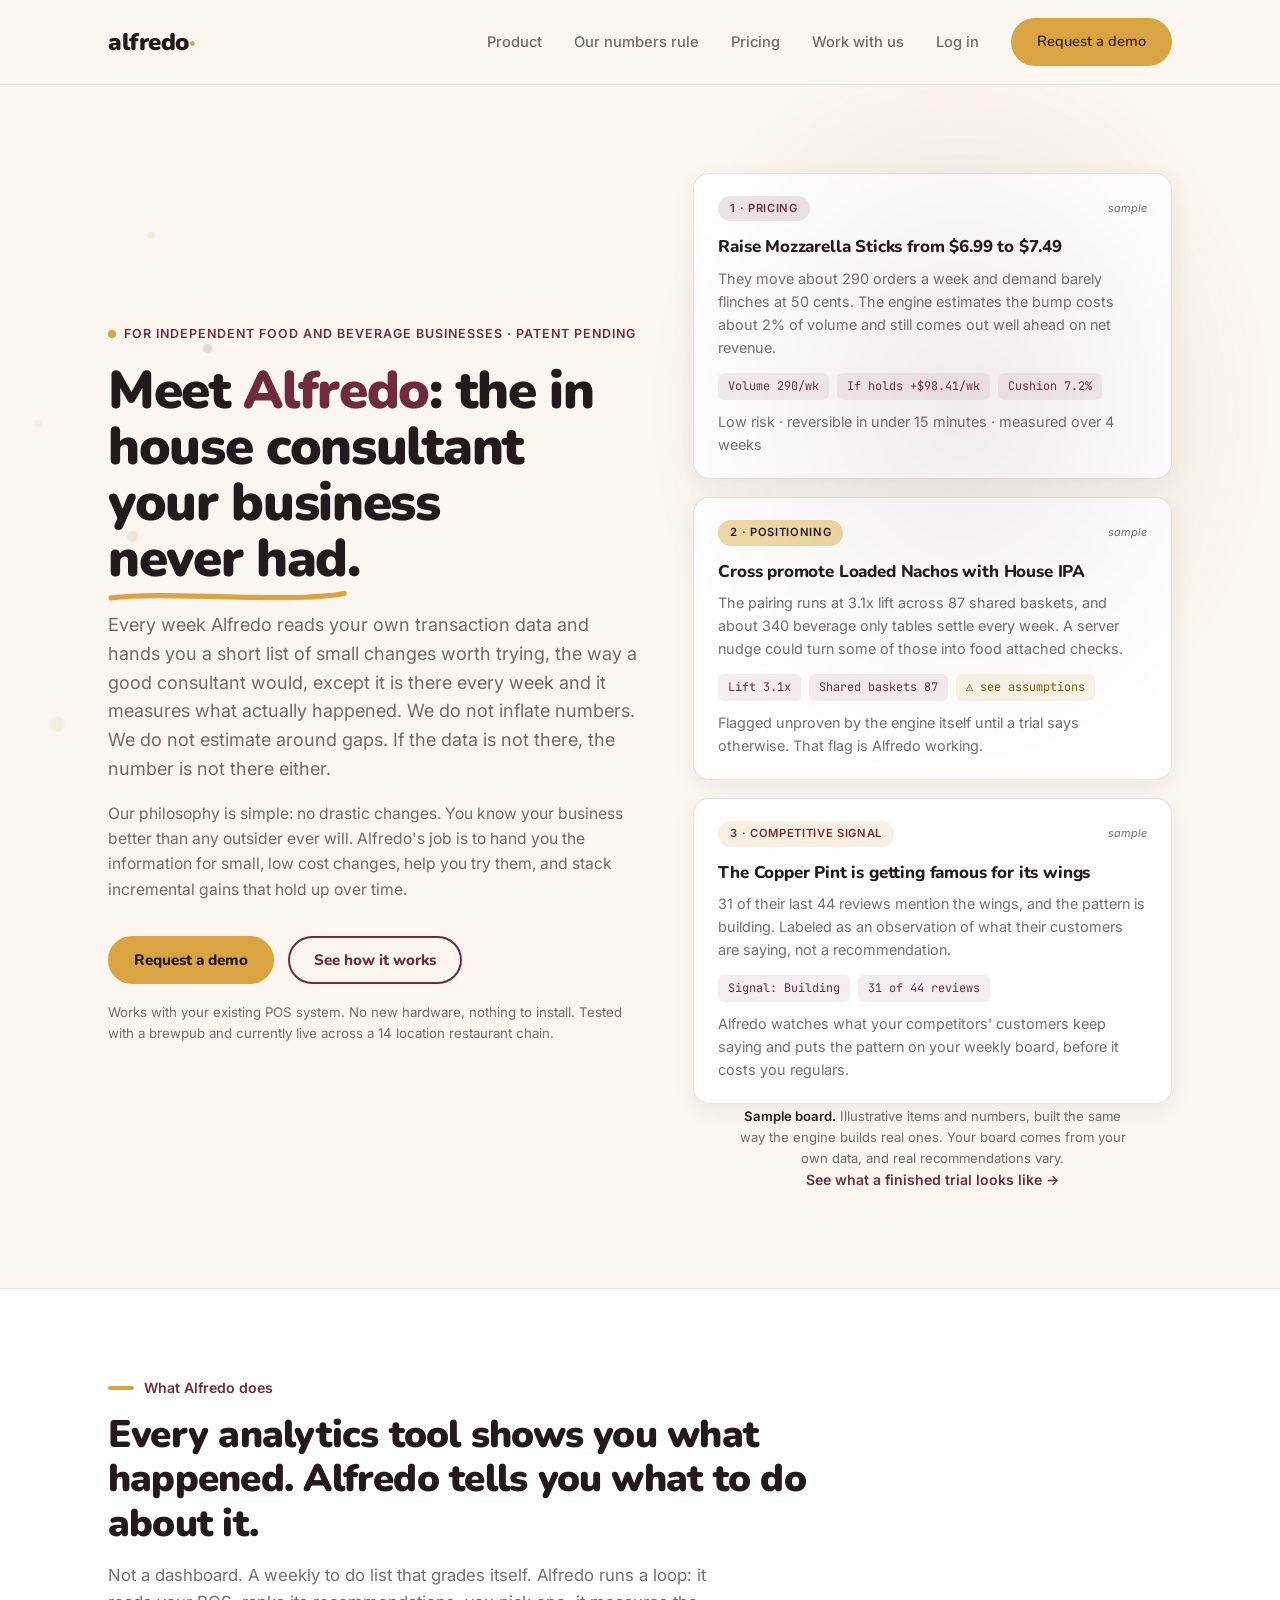
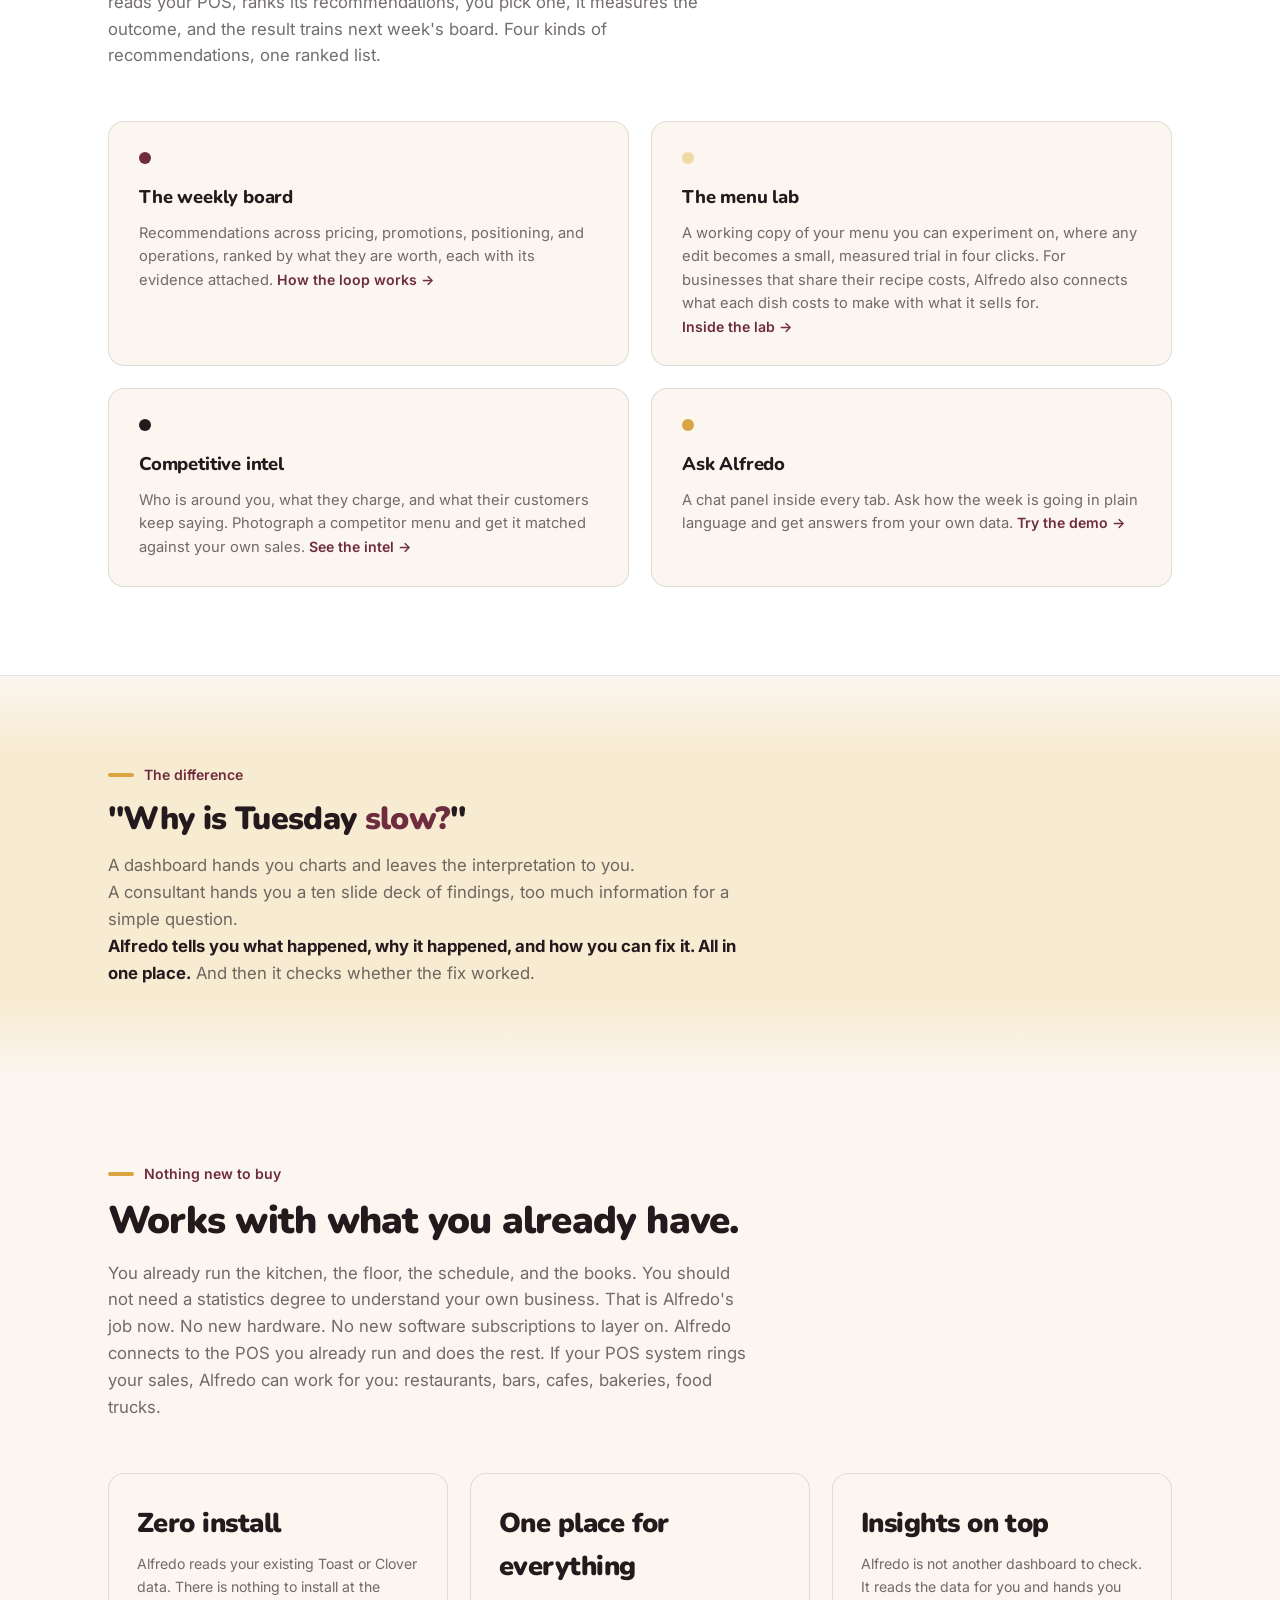
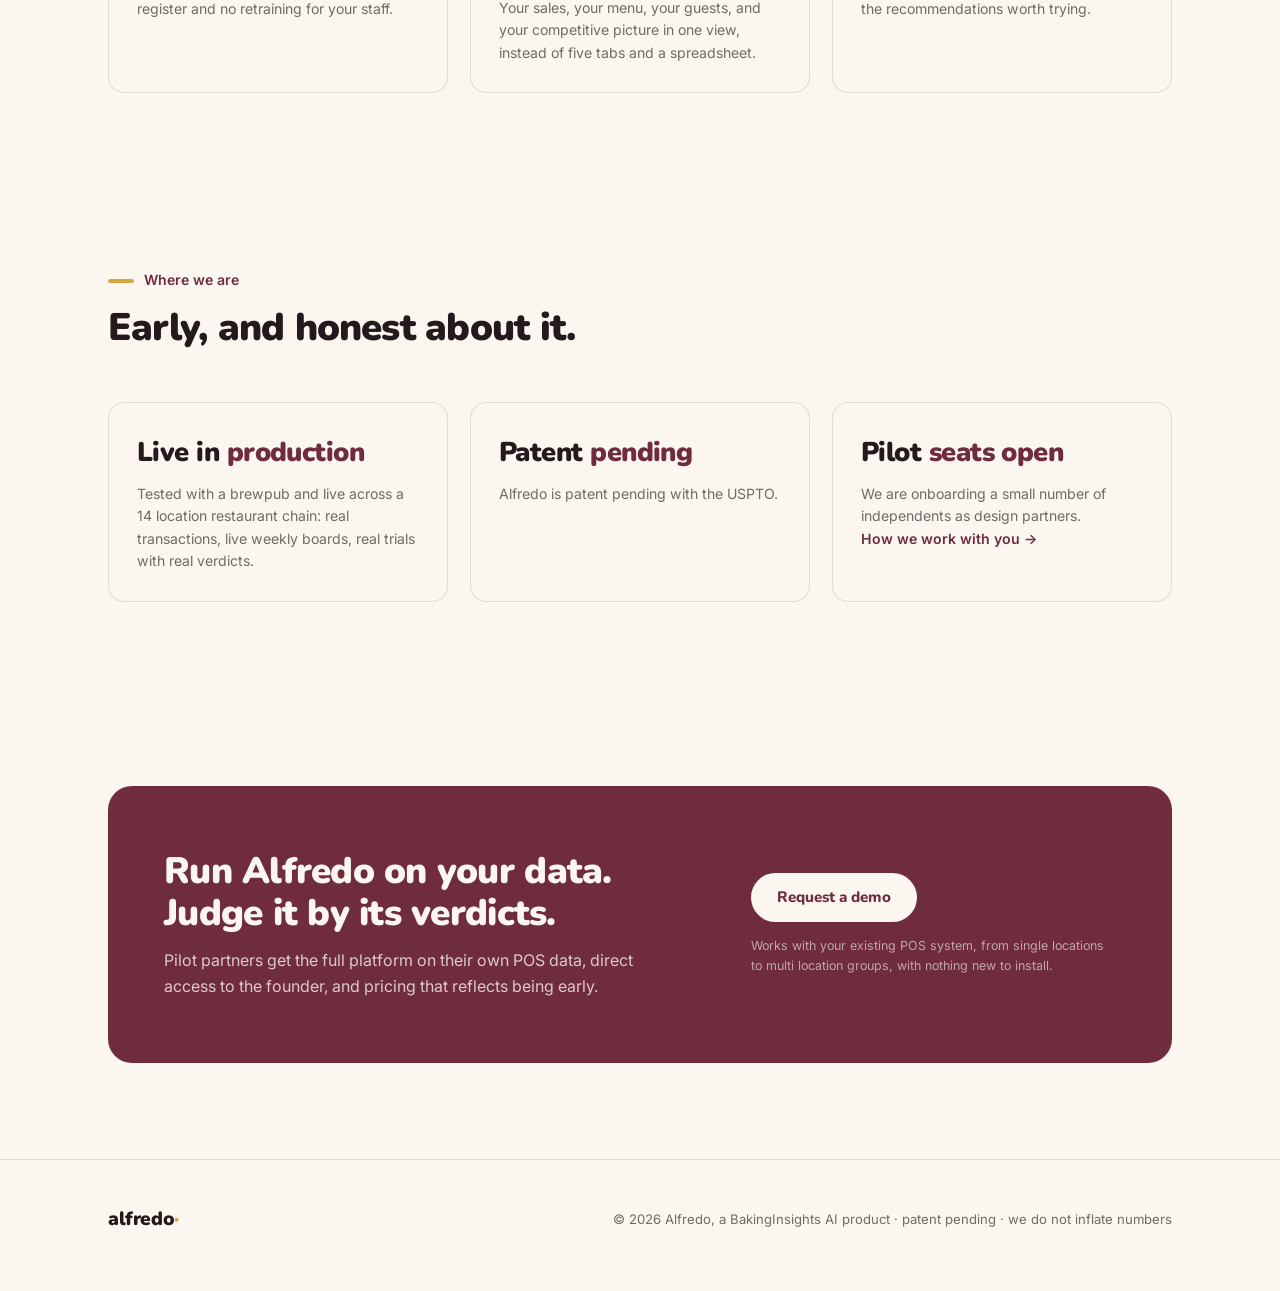
==== index.html @ 8c9dc7fa "fix: audit serious findings, tabs ARIA, main landmark, table overflow (v2.32) Co-Authored-By: Claude" ====
<!DOCTYPE html>
<html lang="en">
<head>
<meta charset="UTF-8">
<meta name="viewport" content="width=device-width, initial-scale=1.0">
<title>alfredo · weekly recommendations from your own POS data</title>
<link rel="icon" type="image/png" href="favicon.png">
<meta property="og:title" content="alfredo · weekly recommendations from your own POS data">
<meta property="og:description" content="Weekly, tested, measured recommendations for independent food and beverage businesses. We do not inflate numbers. If the data is not there, the number is not there either.">
<meta property="og:type" content="website">
<meta name="description" content="Alfredo reads your business's POS data and hands you a short weekly list of recommendations worth testing. We do not inflate numbers. If the data is not there, the number is not there either.">
<link rel="stylesheet" href="styles.css">
<link rel="preconnect" href="https://fonts.googleapis.com">
<link rel="preconnect" href="https://fonts.gstatic.com" crossorigin>
<link href="https://fonts.googleapis.com/css2?family=Nunito:wght@700;800;900&family=Inter:wght@400;500;600&family=JetBrains+Mono:wght@400;600&display=swap" rel="stylesheet">
</head>
<body>

<a class="skip-link sr-only" href="#main">Skip to content</a>

<nav aria-label="Main">
  <div class="nav-inner">
    <a class="wordmark" href="index.html">alfredo<span class="dot">·</span></a>
    <ul class="nav-links">
      <li><a href="product.html">Product</a></li>
      <li><a href="honesty.html">Our numbers rule</a></li>
      <li><a href="pricing.html">Pricing</a></li>
      <li><a href="pilot.html">Work with us</a></li>
      <li><a href="https://app.bakinginsightsai.com">Log in</a></li>
      <li><a class="btn" href="pilot.html#pilot">Request a demo</a></li>
    </ul>
  </div>
</nav>

<main id="main" tabindex="-1">

<header class="hero">
  <svg class="scatter" width="100%" height="100%" viewBox="0 0 1200 640" preserveAspectRatio="xMidYMax slice" aria-hidden="true">
    <g opacity="0.5">
      <circle cx="60" cy="600" r="5" fill="#D9A441" opacity=".55"/><circle cx="130" cy="560" r="4" fill="#6E2C3E" opacity=".35"/><circle cx="95" cy="500" r="3" fill="#F0D9A6" opacity=".6"/><circle cx="180" cy="470" r="5" fill="#D9A441" opacity=".4"/><circle cx="240" cy="420" r="3" fill="#6E2C3E" opacity=".3"/><circle cx="150" cy="380" r="2.5" fill="#D9A441" opacity=".45"/><circle cx="290" cy="340" r="4" fill="#F0D9A6" opacity=".5"/><circle cx="230" cy="280" r="2.5" fill="#6E2C3E" opacity=".3"/><circle cx="330" cy="240" r="3" fill="#D9A441" opacity=".38"/><circle cx="280" cy="180" r="2" fill="#F0D9A6" opacity=".45"/><circle cx="370" cy="140" r="2.5" fill="#6E2C3E" opacity=".28"/><circle cx="340" cy="80" r="2" fill="#D9A441" opacity=".3"/>
    </g>
  </svg>

  <div class="hero-inner">
    <div>
      <span class="eyebrow">For independent food and beverage businesses · patent pending</span>
      <h1>Meet <em>Alfredo</em>: the in house consultant your business <span class="stroke">never had<svg viewBox="0 0 320 24" preserveAspectRatio="none" aria-hidden="true"><path d="M4 16 C 80 6, 240 24, 316 10"/></svg></span>.</h1>
      <p class="lede">Every week Alfredo reads your own transaction data and hands you a short list of small changes worth trying, the way a good consultant would, except it is there every week and it measures what actually happened. We do not inflate numbers. We do not estimate around gaps. If the data is not there, the number is not there either.</p>
      <p class="lede" style="font-size:.98rem;margin-top:-16px;">Our philosophy is simple: no drastic changes. You know your business better than any outsider ever will. Alfredo's job is to hand you the information for small, low cost changes, help you try them, and stack incremental gains that hold up over time.</p>
      <div class="hero-ctas">
        <a class="btn mango" href="pilot.html#pilot">Request a demo</a>
        <a class="btn ghost" href="product.html">See how it works</a>
      </div>
      <p class="hero-note">Works with your existing POS system. No new hardware, nothing to install. Tested with a brewpub and currently live across a 14 location restaurant chain.</p>
    </div>

    <div>
      <div class="board" aria-label="Sample recommendation board with illustrative numbers">
        <div class="card">
          <div class="card-top"><span class="chip teal">1 · Pricing</span><span class="sample-tag">sample</span></div>
          <h3>Raise Mozzarella Sticks from $6.99 to $7.49</h3>
          <p>They move about 290 orders a week and demand barely flinches at 50 cents. The engine estimates the bump costs about 2% of volume and still comes out well ahead on net revenue.</p>
          <div class="chiprow">
            <span class="statchip">Volume 290/wk</span>
            <span class="statchip">If holds +$98.41/wk</span>
            <span class="statchip">Cushion 7.2%</span>
          </div>
          <p class="softrow">Low risk · reversible in under 15 minutes · measured over 4 weeks</p>
        </div>
        <div class="card">
          <div class="card-top"><span class="chip sun">2 · Positioning</span><span class="sample-tag">sample</span></div>
          <h3>Cross promote Loaded Nachos with House IPA</h3>
          <p>The pairing runs at 3.1x lift across 87 shared baskets, and about 340 beverage only tables settle every week. A server nudge could turn some of those into food attached checks.</p>
          <div class="chiprow">
            <span class="statchip">Lift 3.1x</span>
            <span class="statchip">Shared baskets 87</span>
            <span class="statchip amber">⚠ see assumptions</span>
          </div>
          <p class="softrow">Flagged unproven by the engine itself until a trial says otherwise. That flag is Alfredo working.</p>
        </div>
        <div class="card">
          <div class="card-top"><span class="chip mango">3 · Competitive signal</span><span class="sample-tag">sample</span></div>
          <h3>The Copper Pint is getting famous for its wings</h3>
          <p>31 of their last 44 reviews mention the wings, and the pattern is building. Labeled as an observation of what their customers are saying, not a recommendation.</p>
          <div class="chiprow">
            <span class="statchip">Signal: Building</span>
            <span class="statchip">31 of 44 reviews</span>
          </div>
          <p class="softrow">Alfredo watches what your competitors' customers keep saying and puts the pattern on your weekly board, before it costs you regulars.</p>
        </div>
      </div>
      <p class="board-caption"><strong>Sample board.</strong> Illustrative items and numbers, built the same way the engine builds real ones. Your board comes from your own data, and real recommendations vary. <a class="more" href="product.html#measured">See what a finished trial looks like →</a></p>
    </div>
  </div>
</header>

<section class="pillars">
  <div class="wrap">
    <span class="kicker">What Alfredo does</span>
    <h2 class="section-title">Every analytics tool shows you what happened. Alfredo tells you what to do about it.</h2>
    <p class="section-lede">Not a dashboard. A weekly to do list that grades itself. Alfredo runs a loop: it reads your POS, ranks its recommendations, you pick one, it measures the outcome, and the result trains next week's board. Four kinds of recommendations, one ranked list.</p>
    <div class="pillar-grid">
      <div class="pillar">
        <div class="pillar-dot" style="background:var(--wine)"></div>
        <h3>The weekly board</h3>
        <p>Recommendations across pricing, promotions, positioning, and operations, ranked by what they are worth, each with its evidence attached. <a class="more" href="product.html#board">How the loop works →</a></p>
      </div>
      <div class="pillar">
        <div class="pillar-dot" style="background:var(--champagne)"></div>
        <h3>The menu lab</h3>
        <p>A working copy of your menu you can experiment on, where any edit becomes a small, measured trial in four clicks. For businesses that share their recipe costs, Alfredo also connects what each dish costs to make with what it sells for. <a class="more" href="product.html#menu">Inside the lab →</a></p>
      </div>
      <div class="pillar">
        <div class="pillar-dot" style="background:var(--ink)"></div>
        <h3>Competitive intel</h3>
        <p>Who is around you, what they charge, and what their customers keep saying. Photograph a competitor menu and get it matched against your own sales. <a class="more" href="product.html#intel">See the intel →</a></p>
      </div>
      <div class="pillar">
        <div class="pillar-dot" style="background:var(--gold)"></div>
        <h3>Ask Alfredo</h3>
        <p>A chat panel inside every tab. Ask how the week is going in plain language and get answers from your own data. <a class="more" href="product.html#chat">Try the demo →</a></p>
      </div>
    </div>
  </div>
</section>

<section class="interlude">
  <div class="wrap">
    <span class="kicker">The difference</span>
    <p class="interlude-lead">"Why is Tuesday <span class="hl">slow?</span>"</p>
    <p class="section-lede">A dashboard hands you charts and leaves the interpretation to you.<br>
    A consultant hands you a ten slide deck of findings, too much information for a simple question.<br>
    <strong style="color:var(--ink);">Alfredo tells you what happened, why it happened, and how you can fix it. All in one place.</strong> And then it checks whether the fix worked.</p>
  </div>
</section>

<section>
  <div class="wrap">
    <span class="kicker">Nothing new to buy</span>
    <h2 class="section-title">Works with what you already have.</h2>
    <p class="section-lede">You already run the kitchen, the floor, the schedule, and the books. You should not need a statistics degree to understand your own business. That is Alfredo's job now. No new hardware. No new software subscriptions to layer on. Alfredo connects to the POS you already run and does the rest. If your POS system rings your sales, Alfredo can work for you: restaurants, bars, cafes, bakeries, food trucks.</p>
    <div class="status-grid">
      <div class="stat-card">
        <div class="big">Zero install</div>
        <p>Alfredo reads your existing Toast or Clover data. There is nothing to install at the register and no retraining for your staff.</p>
      </div>
      <div class="stat-card">
        <div class="big">One place for everything</div>
        <p>Your sales, your menu, your guests, and your competitive picture in one view, instead of five tabs and a spreadsheet.</p>
      </div>
      <div class="stat-card">
        <div class="big">Insights on top</div>
        <p>Alfredo is not another dashboard to check. It reads the data for you and hands you the recommendations worth trying.</p>
      </div>
    </div>
  </div>
</section>

<section>
  <div class="wrap">
    <span class="kicker">Where we are</span>
    <h2 class="section-title">Early, and honest about it.</h2>
    <div class="status-grid">
      <div class="stat-card">
        <div class="big">Live in <span class="mango-txt">production</span></div>
        <p>Tested with a brewpub and live across a 14 location restaurant chain: real transactions, live weekly boards, real trials with real verdicts.</p>
      </div>
      <div class="stat-card">
        <div class="big">Patent <span class="mango-txt">pending</span></div>
        <p>Alfredo is patent pending with the USPTO.</p>
      </div>
      <div class="stat-card">
        <div class="big">Pilot <span class="mango-txt">seats open</span></div>
        <p>We are onboarding a small number of independents as design partners. <a class="more" href="pilot.html">How we work with you →</a></p>
      </div>
    </div>
  </div>
</section>

<section class="cta-band">
  <div class="wrap">
    <div class="cta-box">
      <div>
        <h2>Run Alfredo on your data. Judge it by its verdicts.</h2>
        <p>Pilot partners get the full platform on their own POS data, direct access to the founder, and pricing that reflects being early.</p>
      </div>
      <div class="cta-actions">
        <a class="btn mango" href="pilot.html#pilot">Request a demo</a>
        <span class="cta-fine">Works with your existing POS system, from single locations to multi location groups, with nothing new to install.</span>
      </div>
    </div>
  </div>
</section>

</main>

<footer>
  <div class="foot-inner">
    <a class="wordmark" href="index.html" style="font-size:1.2rem;">alfredo<span class="dot">·</span></a>
    <p>© 2026 Alfredo, a BakingInsights AI product · patent pending · we do not inflate numbers</p>
  </div>
</footer>

</body>
</html>
---- styles.css ----
:root{
    --wine:#6E2C3E; --wine-deep:#4A1D2A;
    --gold:#D9A441; --gold-hover:#C8922F;
    --champagne:#F0D9A6; --champagne-20:rgba(240,217,166,.25);
    --ink:#241A1D; --cream:#FBF6EF; --err:#B3261E;
    --ink-60:rgba(36,26,29,.64); --ink-12:rgba(36,26,29,.12);
    --cream-70:rgba(251,246,239,.78);
    --max:1120px;
  }
  *{margin:0;padding:0;box-sizing:border-box;}
  html{scroll-behavior:smooth;}
  @media(prefers-reduced-motion:reduce){html{scroll-behavior:auto;} *,*::before,*::after{animation:none!important;transition:none!important;}}
  body{
    background:var(--cream);
    color:var(--ink);
    font-family:'Inter',sans-serif;
    font-size:16px;
    line-height:1.6;
    -webkit-font-smoothing:antialiased;
  }
  h1,h2,h3,.wordmark{font-family:'Nunito',sans-serif;}
  .mono{font-family:'JetBrains Mono',monospace;}
  a{color:inherit;}
  a:focus-visible,button:focus-visible{outline:2px solid var(--gold);outline-offset:3px;border-radius:4px;}
  .wrap{max-width:var(--max);margin:0 auto;padding:0 28px;}

  /* ---------- nav ---------- */
  nav{
    position:sticky;top:0;z-index:50;
    background:var(--cream);
    border-bottom:1px solid var(--ink-12);
  }
  .nav-inner{
    display:flex;align-items:center;justify-content:space-between;
    padding:18px 28px;max-width:var(--max);margin:0 auto;
  }
  .wordmark{
    font-weight:900;font-size:1.5rem;letter-spacing:-.02em;
    text-decoration:none;color:var(--ink);
  }
  .wordmark .dot{color:var(--gold);}
  .nav-links{display:flex;gap:32px;align-items:center;list-style:none;}
  .nav-links a{
    text-decoration:none;font-size:.92rem;font-weight:500;color:var(--ink-60);
    transition:color .15s;
  }
  .nav-links a:hover{color:var(--ink);}
  .nav-links a.btn{color:var(--ink);}
  .nav-links a.btn:hover{color:var(--ink);}
  .btn{
    display:inline-block;
    background:var(--gold);color:var(--ink);
    font-family:'Nunito',sans-serif;font-weight:800;font-size:.95rem;
    padding:12px 26px;border-radius:100px;text-decoration:none;border:none;cursor:pointer;
    transition:transform .15s,background .15s;
  }
  .btn:hover{background:var(--gold-hover);transform:translateY(-1px);}
  .btn.mango{background:var(--gold);color:var(--ink);}
  .btn.mango:hover{background:var(--gold-hover);}
  .btn.ghost{background:transparent;color:var(--wine);box-shadow:inset 0 0 0 2px var(--wine);}
  .btn.ghost:hover{background:var(--wine);color:var(--cream);}
  @media(max-width:800px){
    .nav-inner{flex-wrap:wrap;gap:12px;padding:14px 20px;}
    .nav-links{flex-wrap:wrap;gap:12px 18px;width:100%;}
    .nav-links a{font-size:.86rem;}
    .nav-links a.btn{padding:9px 18px;font-size:.85rem;}
  }

  /* ---------- hero ---------- */
  header.hero{position:relative;overflow:hidden;}
  .hero-inner{
    display:grid;grid-template-columns:1.05fr .95fr;gap:56px;align-items:center;
    padding:88px 28px 96px;max-width:var(--max);margin:0 auto;
  }
  @media(max-width:900px){.hero-inner{grid-template-columns:1fr;padding:56px 28px 64px;}}
  .eyebrow{
    display:inline-flex;align-items:center;gap:8px;
    font-size:.78rem;font-weight:600;letter-spacing:.08em;text-transform:uppercase;
    color:var(--wine);margin-bottom:20px;
  }
  .eyebrow::before{content:"";width:8px;height:8px;border-radius:50%;background:var(--gold);}
  .hero h1{
    font-size:clamp(2rem,4.4vw,3.3rem);
    font-weight:900;line-height:1.06;letter-spacing:-.025em;
    margin-bottom:22px;
  }
  header.hero::before{
    content:"";position:absolute;pointer-events:none;top:-18%;right:-10%;width:70%;height:90%;
    background:radial-gradient(closest-side, rgba(110,44,62,.09), transparent 70%);
  }
  .stroke{position:relative;white-space:nowrap;}
  .stroke svg{position:absolute;left:0;right:0;bottom:-.18em;width:100%;height:.34em;}
  .stroke path{
    fill:none;stroke:var(--gold);stroke-width:7;stroke-linecap:round;
    stroke-dasharray:320;stroke-dashoffset:320;animation:draw .7s .5s ease-out forwards;
  }
  @keyframes draw{to{stroke-dashoffset:0;}}
  @media (prefers-reduced-motion: reduce){.stroke path{animation:none;stroke-dashoffset:0;}}
  .hero h1 em{font-style:normal;color:var(--wine);}
  .hero .lede{
    font-size:1.13rem;color:var(--ink-60);max-width:34em;margin-bottom:34px;
  }
  .hero-ctas{display:flex;gap:14px;flex-wrap:wrap;align-items:center;}
  .hero-note{font-size:.83rem;color:var(--ink-60);margin-top:18px;}

  /* dot scatter, rising */
  .scatter{position:absolute;inset:0;pointer-events:none;z-index:-1;}

  /* ---------- board cards (signature) ---------- */
  .board{display:flex;flex-direction:column;gap:18px;}
  .card{
    background:#fff;border:1px solid var(--ink-12);border-radius:16px;
    padding:22px 24px;box-shadow:0 6px 24px rgba(36,26,29,.06);
  }
  .card-top{display:flex;justify-content:space-between;align-items:center;margin-bottom:12px;gap:10px;}
  .chip{
    font-size:.7rem;font-weight:600;letter-spacing:.06em;text-transform:uppercase;
    padding:4px 12px;border-radius:100px;white-space:nowrap;
  }
  .chip.teal{background:rgba(110,44,62,.12);color:var(--wine);}
  .chip.sun{background:var(--champagne);color:var(--ink);}
  .chip.mango{background:rgba(217,164,65,.16);color:#6E2C3E;}
  .chip.hollow{border:1px dashed var(--ink-12);color:var(--ink-60);}
  .card h3{font-size:1.06rem;font-weight:800;letter-spacing:-.01em;margin-bottom:6px;}
  .card p{font-size:.9rem;color:var(--ink-60);}
  .figure{
    font-family:'JetBrains Mono',monospace;font-size:1.5rem;font-weight:600;
    color:var(--wine);margin-top:12px;
  }
  .figure small{font-size:.72rem;color:var(--ink-60);font-weight:400;display:block;letter-spacing:.02em;}
  .figure.pending{color:var(--ink-60);font-size:1.05rem;}
  .figure.pending .dots{color:var(--gold);letter-spacing:.2em;}
  .sample-tag{font-size:.68rem;color:var(--ink-60);font-style:italic;}
  .blind{
    display:inline-block;background:var(--ink-12);color:var(--ink-60);
    font-size:.68em;font-weight:600;letter-spacing:.06em;text-transform:uppercase;
    padding:2px 10px;border-radius:6px;vertical-align:middle;
  }
  .chiprow{display:flex;flex-wrap:wrap;gap:8px;margin-top:14px;}
  .statchip{
    font-family:'JetBrains Mono',monospace;font-size:.74rem;color:var(--wine);
    background:rgba(110,44,62,.08);padding:4px 10px;border-radius:6px;white-space:nowrap;
  }
  .statchip.amber{color:#7A5A14;background:rgba(240,217,166,.28);}
  .softrow{font-size:.72rem;color:var(--ink-60);margin-top:10px;}
  .board-caption{
    font-size:.82rem;color:var(--ink-60);text-align:center;max-width:30em;margin:2px auto 0;
  }
  .board-caption strong{color:var(--ink);font-weight:600;}

  /* ---------- section scaffolding ---------- */
  section{padding:88px 0;}
  @media(max-width:800px){section{padding:60px 0;}}
  .kicker{
    display:flex;align-items:center;gap:10px;font-weight:600;font-size:.88rem;
    color:var(--wine);text-transform:none;letter-spacing:normal;margin-bottom:14px;
  }
  .kicker::before{content:"";width:26px;height:4px;border-radius:2px;background:var(--gold);flex:0 0 auto;}
  .section-title{
    font-size:clamp(1.7rem,3vw,2.4rem);font-weight:900;letter-spacing:-.02em;
    line-height:1.15;margin-bottom:16px;max-width:20em;
  }
  .section-lede{color:var(--ink-60);max-width:38em;font-size:1.05rem;}

  /* ---------- loop ---------- */
  .loop{
    display:grid;grid-template-columns:repeat(5,1fr);gap:0;margin-top:56px;position:relative;
  }
  @media(max-width:900px){.loop{grid-template-columns:1fr;gap:26px;}}
  .step{padding:0 22px;position:relative;}
  .step:not(:last-child)::after{
    content:"→";position:absolute;right:-8px;top:2px;color:var(--gold);
    font-size:1.2rem;font-weight:700;
  }
  @media(max-width:900px){.step:not(:last-child)::after{content:"↓";right:auto;left:4px;top:auto;bottom:-24px;}}
  .step-num{
    font-family:'JetBrains Mono',monospace;font-size:.75rem;color:var(--gold);
    font-weight:600;display:block;margin-bottom:10px;
  }
  .step h3{font-size:1.02rem;font-weight:800;margin-bottom:8px;}
  .step p{font-size:.88rem;color:var(--ink-60);}
  .loop-return{
    margin-top:44px;text-align:center;font-size:.85rem;color:var(--ink-60);
  }
  .loop-return .mono{color:var(--wine);}

  /* ---------- pillars ---------- */
  .pillars{background:#fff;border-top:1px solid var(--ink-12);border-bottom:1px solid var(--ink-12);}
  .pillar-grid{
    display:grid;grid-template-columns:repeat(2,1fr);gap:22px;margin-top:52px;
  }
  @media(max-width:800px){.pillar-grid{grid-template-columns:1fr;}}
  .pillar{
    border:1px solid var(--ink-12);border-radius:16px;padding:30px 30px 26px;
    background:var(--cream);
  }
  .pillar-dot{width:12px;height:12px;border-radius:50%;margin-bottom:18px;}
  .pillar h3{font-size:1.15rem;font-weight:800;margin-bottom:10px;letter-spacing:-.01em;}
  .pillar p{font-size:.92rem;color:var(--ink-60);}

  /* ---------- honesty (ink band) ---------- */
  .honesty{background:linear-gradient(135deg,var(--wine-deep),var(--wine));color:var(--cream);position:relative;overflow:hidden;}
  .honesty::after{content:"";position:absolute;pointer-events:none;top:-120px;right:-90px;width:260px;height:260px;border-radius:50%;border:36px solid rgba(217,164,65,.14);}
  .honesty .kicker{color:var(--champagne);}
  .honesty .section-lede{color:var(--cream-70);}
  .promise-grid{display:grid;grid-template-columns:repeat(2,1fr);gap:36px 48px;margin-top:56px;}
  @media(max-width:800px){.promise-grid{grid-template-columns:1fr;}}
  .promise{border-top:2px solid var(--wine);padding-top:22px;}
  .promise h3{font-size:1.05rem;font-weight:800;margin-bottom:10px;color:var(--champagne);}
  .promise p{font-size:.9rem;color:var(--cream-70);}

  /* ---------- competitive intel ---------- */
  .intel-inner{display:grid;grid-template-columns:1fr 1fr;gap:56px;align-items:center;}
  @media(max-width:900px){.intel-inner{grid-template-columns:1fr;}}
  .radius-card{
    background:#fff;border:1px solid var(--ink-12);border-radius:16px;
    padding:26px;box-shadow:0 6px 24px rgba(36,26,29,.06);
  }
  .radius-title{display:flex;justify-content:space-between;align-items:baseline;margin-bottom:18px;}
  .radius-title h3{font-size:1rem;font-weight:800;}
  .radius-row{
    display:flex;justify-content:space-between;align-items:center;
    padding:12px 0;border-top:1px solid var(--ink-12);font-size:.88rem;
  }
  .radius-row .name{font-weight:600;}
  .radius-row .stat{font-family:'JetBrains Mono',monospace;font-size:.82rem;color:var(--wine);}
  .radius-row .stat.up{color:var(--gold);}
  .radius-foot{font-size:.72rem;color:var(--ink-60);margin-top:14px;font-style:italic;}
  .statstrip{display:grid;grid-template-columns:repeat(4,1fr);gap:18px;margin:44px 0 36px;}
  @media(max-width:800px){.statstrip{grid-template-columns:repeat(2,1fr);}}
  .ministat{border-left:3px solid var(--gold);padding-left:16px;}
  .ministat-num{font-family:'Nunito',sans-serif;font-weight:900;font-size:1.6rem;letter-spacing:-.02em;color:var(--wine);}
  .ministat-label{font-size:.8rem;color:var(--ink-60);margin-top:2px;}
  .viz-grid{display:grid;grid-template-columns:1fr 1fr;gap:22px;margin-top:8px;}
  @media(max-width:900px){.viz-grid{grid-template-columns:1fr;}}
  .vizcard{
    background:#fff;border:1px solid var(--ink-12);border-radius:16px;
    padding:24px;box-shadow:0 6px 24px rgba(36,26,29,.06);
  }
  .vizcard svg{width:100%;height:auto;display:block;margin-top:6px;}
  .cap-line{font-size:.85rem;font-weight:600;color:var(--ink-60);margin-top:36px;margin-bottom:12px;}
  .cap-list{display:flex;flex-wrap:wrap;gap:10px;}
  .cap{
    font-size:.82rem;font-weight:500;color:var(--ink);
    background:#fff;border:1px solid var(--ink-12);border-radius:100px;
    padding:7px 16px;
  }
  /* ---------- chat panel ---------- */
  .chatcard{
    background:#fff;border:1px solid var(--ink-12);border-radius:16px;
    box-shadow:0 6px 24px rgba(36,26,29,.06);display:flex;flex-direction:column;
    overflow:hidden;
  }
  .chat-head{
    display:flex;justify-content:space-between;align-items:center;
    padding:14px 18px;border-bottom:1px solid var(--ink-12);
  }
  .chat-title{font-family:'Nunito',sans-serif;font-weight:800;font-size:.95rem;display:flex;align-items:center;gap:8px;}
  .chat-dot{width:10px;height:10px;border-radius:50%;background:var(--gold);display:inline-block;}
  .chat-body{padding:18px;display:flex;flex-direction:column;gap:10px;min-height:220px;}
  .msg{
    max-width:85%;padding:10px 14px;border-radius:14px;font-size:.88rem;line-height:1.5;
  }
  .msg.bot{background:var(--cream);border:1px solid var(--ink-12);border-bottom-left-radius:4px;align-self:flex-start;}
  .msg.user{background:var(--wine);color:var(--cream);border-bottom-right-radius:4px;align-self:flex-end;}
  .msg.typing{color:var(--ink-60);font-style:italic;}
  .chat-chips{display:flex;flex-wrap:wrap;gap:8px;padding:0 18px 14px;}
  .chip-q{
    font-family:'Inter',sans-serif;font-size:.78rem;font-weight:500;color:var(--wine);
    background:rgba(110,44,62,.07);border:1px solid rgba(110,44,62,.3);border-radius:100px;
    padding:7px 14px;cursor:pointer;transition:background .15s;
  }
  .chip-q:hover{background:rgba(110,44,62,.14);}
  .chip-q:disabled{opacity:.35;cursor:default;}
  .chat-input{
    border-top:1px solid var(--ink-12);padding:13px 18px;font-size:.85rem;color:var(--ink-60);
  }
  .chat-cursor{animation:blink 1.1s step-end infinite;color:var(--wine);margin-left:2px;}
  @keyframes blink{50%{opacity:0;}}

  /* ---------- status ---------- */
  .status{background:#fff;border-top:1px solid var(--ink-12);}
  .status-grid{display:grid;grid-template-columns:repeat(3,1fr);gap:22px;margin-top:52px;}
  @media(max-width:800px){.status-grid{grid-template-columns:1fr;}}
  .stat-card{
    border:1px solid var(--ink-12);border-radius:16px;padding:28px;background:var(--cream);
  }
  .stat-card .big{
    font-family:'Nunito',sans-serif;font-weight:900;font-size:1.7rem;letter-spacing:-.02em;
    margin-bottom:8px;
  }
  .stat-card .big .mango-txt{color:var(--wine);}
  .stat-card p{font-size:.88rem;color:var(--ink-60);}

  /* ---------- CTA ---------- */
  .cta-band{padding:96px 0;}
  .cta-box{
    background:var(--wine);color:var(--cream);border-radius:24px;
    padding:64px 56px;display:grid;grid-template-columns:1.2fr .8fr;gap:40px;align-items:center;
    position:relative;overflow:hidden;
  }
  @media(max-width:800px){.cta-box{grid-template-columns:1fr;padding:44px 32px;}}
  .cta-box h2{font-size:clamp(1.6rem,3vw,2.3rem);font-weight:900;letter-spacing:-.02em;line-height:1.15;margin-bottom:14px;}
  .cta-box p{color:rgba(251,246,239,.78);font-size:1rem;max-width:32em;}
  .cta-actions{display:flex;flex-direction:column;gap:14px;align-items:flex-start;}
  @media(max-width:800px){.cta-actions{align-items:stretch;}}
  .cta-actions .btn{text-align:center;}
  .cta-fine{font-size:.78rem;color:rgba(251,246,239,.6);}

  /* ---------- footer ---------- */
  footer{padding:44px 0 56px;border-top:1px solid var(--ink-12);}
  .foot-inner{
    display:flex;justify-content:space-between;align-items:center;gap:20px;flex-wrap:wrap;
    max-width:var(--max);margin:0 auto;padding:0 28px;
  }
  footer p{font-size:.82rem;color:var(--ink-60);}

/* ---------- multi-page additions ---------- */
.nav-links a.active{color:var(--ink);font-weight:600;}
.more{color:var(--wine);text-decoration:none;font-weight:600;font-size:.88rem;white-space:nowrap;}
.more:hover{text-decoration:underline;}

/* ---------- progress tracker ---------- */
.trackrow{display:flex;gap:8px;align-items:center;margin-top:14px;}
.wk{width:44px;height:34px;border-radius:8px;display:flex;align-items:center;justify-content:center;
  font-family:'JetBrains Mono',monospace;font-size:.68rem;font-weight:600;color:#fff;}
.wk.good{background:var(--wine);}
.wk.bad{background:#B3261E;}
.wk.nodata{background:var(--ink-12);color:var(--ink-60);}
.track-legend{font-size:.72rem;color:var(--ink-60);margin-top:10px;}
.outcome{
  margin-top:16px;padding:14px 16px;border-radius:10px;background:rgba(110,44,62,.07);
  border:1px solid rgba(110,44,62,.25);
}
.outcome .mono{font-size:1.05rem;font-weight:600;color:var(--wine);}
.outcome small{display:block;font-size:.74rem;color:var(--ink-60);margin-top:4px;}

/* ---------- verdict card ---------- */
.verdict-strip{display:flex;gap:8px;margin:14px 0;}
.vbadge{font-size:.74rem;font-weight:600;padding:5px 14px;border-radius:100px;opacity:.35;}
.vbadge.worked{background:rgba(110,44,62,.14);color:var(--wine);}
.vbadge.noeffect{background:var(--ink-12);color:var(--ink-60);}
.vbadge.backfired{background:rgba(179,38,30,.15);color:#8F1D17;}
.vbadge.on{opacity:1;box-shadow:0 0 0 2px currentColor inset;}
.nopeek{
  background:rgba(110,44,62,.07);border:1px solid rgba(110,44,62,.25);border-radius:10px;
  padding:10px 14px;font-size:.78rem;color:var(--ink-60);margin-bottom:14px;
}
.rollback{font-size:.82rem;color:var(--ink-60);margin-top:12px;}
.rollback strong{color:var(--ink);}

/* ---------- scanner matchups ---------- */
.match-table{width:100%;border-collapse:collapse;margin-top:14px;font-size:.82rem;}
.match-table th{
  text-align:left;font-size:.68rem;letter-spacing:.06em;text-transform:uppercase;
  color:var(--ink-60);font-weight:600;padding:8px 10px;border-bottom:1px solid var(--ink-12);
}
.match-table td{padding:11px 10px;border-bottom:1px solid var(--ink-12);vertical-align:middle;}
.match-table .mono{font-size:.78rem;}
.conf{font-family:'JetBrains Mono',monospace;font-size:.74rem;color:var(--wine);}
.conf.low{color:#8A6418;}
.mini-btn{
  font-family:'Nunito',sans-serif;font-weight:800;font-size:.72rem;color:var(--cream);
  background:var(--wine);border:none;border-radius:100px;padding:6px 13px;white-space:nowrap;
}
.review-icons{font-size:.85rem;letter-spacing:.2em;}

/* ---------- CI comparison ---------- */
.ci-kpis{display:flex;gap:20px;flex-wrap:wrap;margin-bottom:18px;}
.ci-kpi .mono{font-size:1.25rem;font-weight:600;color:var(--wine);display:block;}
.ci-kpi span{font-size:.72rem;color:var(--ink-60);}
.ci-row{margin-top:14px;}
.ci-row-label{font-size:.78rem;font-weight:600;margin-bottom:6px;}
.ci-bars{display:flex;flex-direction:column;gap:5px;}
.ci-bar{display:flex;align-items:center;gap:10px;font-size:.72rem;color:var(--ink-60);}
.ci-bar .bar{height:14px;border-radius:100px;}
.ci-bar .bar.reg{background:var(--wine);}
.ci-bar .bar.occ{background:var(--gold);}
.ci-legend{display:flex;gap:16px;font-size:.74rem;color:var(--ink-60);margin-top:16px;}
.ci-legend .sw{width:11px;height:11px;border-radius:3px;display:inline-block;margin-right:6px;vertical-align:-1px;}

/* ---------- trial reassurance ---------- */
.assure{
  margin-top:26px;background:#fff;border:1px solid var(--ink-12);border-left:4px solid var(--wine);
  border-radius:12px;padding:24px 28px;max-width:760px;
}
.assure h3{font-family:'Nunito',sans-serif;font-weight:800;font-size:1.05rem;margin-bottom:8px;letter-spacing:-.01em;}
.assure p{font-size:.92rem;color:var(--ink-60);}

/* ---------- guest segments ---------- */
.seg-grid{display:grid;grid-template-columns:repeat(4,1fr);gap:14px;margin-top:16px;}
@media(max-width:900px){.seg-grid{grid-template-columns:repeat(2,1fr);}}
@media(max-width:560px){.seg-grid{grid-template-columns:1fr;}}
.seg{border:1px solid var(--ink-12);border-radius:12px;padding:16px;background:var(--cream);}
.seg-name{font-family:'Nunito',sans-serif;font-weight:800;font-size:.92rem;letter-spacing:-.01em;margin-bottom:8px;}
.seg-pencil{color:var(--ink-60);font-size:.8rem;font-weight:400;}
.seg-stats{display:flex;flex-wrap:wrap;gap:6px 12px;margin-bottom:8px;}
.seg-stats .mono{font-size:.7rem;color:var(--wine);}
.seg p{font-size:.78rem;color:var(--ink-60);}

/* ---------- v2.25 wine and gold ---------- */
.interlude{background:linear-gradient(180deg, var(--cream), #F7EBD2 18%, #F7EBD2 82%, var(--cream));}
.interlude-lead{
  font-family:'Nunito',sans-serif;font-weight:900;
  font-size:clamp(1.35rem,2.6vw,2rem);line-height:1.2;letter-spacing:-.02em;
  margin-bottom:14px;max-width:20em;
}
.interlude-lead .hl{color:var(--wine);}
/* cards carrying a Backfired verdict are flagged with the error colour, never wine */
.vizcard:has(.vbadge.backfired.on){border-left:5px solid var(--err);}
/* founding partner band: gold with ink text; any button inside inverts */
.founding .btn{background:var(--ink);color:var(--cream);}
.founding .btn:hover{background:var(--wine-deep);color:var(--cream);}

/* ---------- v2.26 surface rule: gold lives on light, cream lives on wine ---------- */
/* wine and wine-gradient bands: .cta-box (all CTA bands + the pilot form band),
   .manifesto-hero and .honesty (gradient bands). The gold .founding band is not
   in any of these containers, so its ink button is untouched. */
.cta-box .btn,
.manifesto-hero .btn,
.honesty .btn{background:var(--cream);color:var(--wine);}
.cta-box .btn:hover,
.manifesto-hero .btn:hover,
.honesty .btn:hover{background:var(--champagne);color:var(--ink);}

/* ---------- v2.32 a11y utilities ---------- */
.sr-only{
  position:absolute;width:1px;height:1px;padding:0;margin:-1px;
  overflow:hidden;clip:rect(0 0 0 0);white-space:nowrap;border:0;
}
.skip-link:focus{
  position:fixed;top:12px;left:12px;z-index:200;
  width:auto;height:auto;padding:10px 18px;margin:0;
  overflow:visible;clip:auto;white-space:normal;
  background:var(--cream);color:var(--ink);
  font-family:'Nunito',sans-serif;font-weight:800;font-size:.9rem;
  border-radius:8px;box-shadow:0 4px 18px rgba(36,26,29,.22);text-decoration:none;
}
/* wide tables stay inside the viewport on small screens */
.table-scroll{overflow-x:auto;-webkit-overflow-scrolling:touch;}
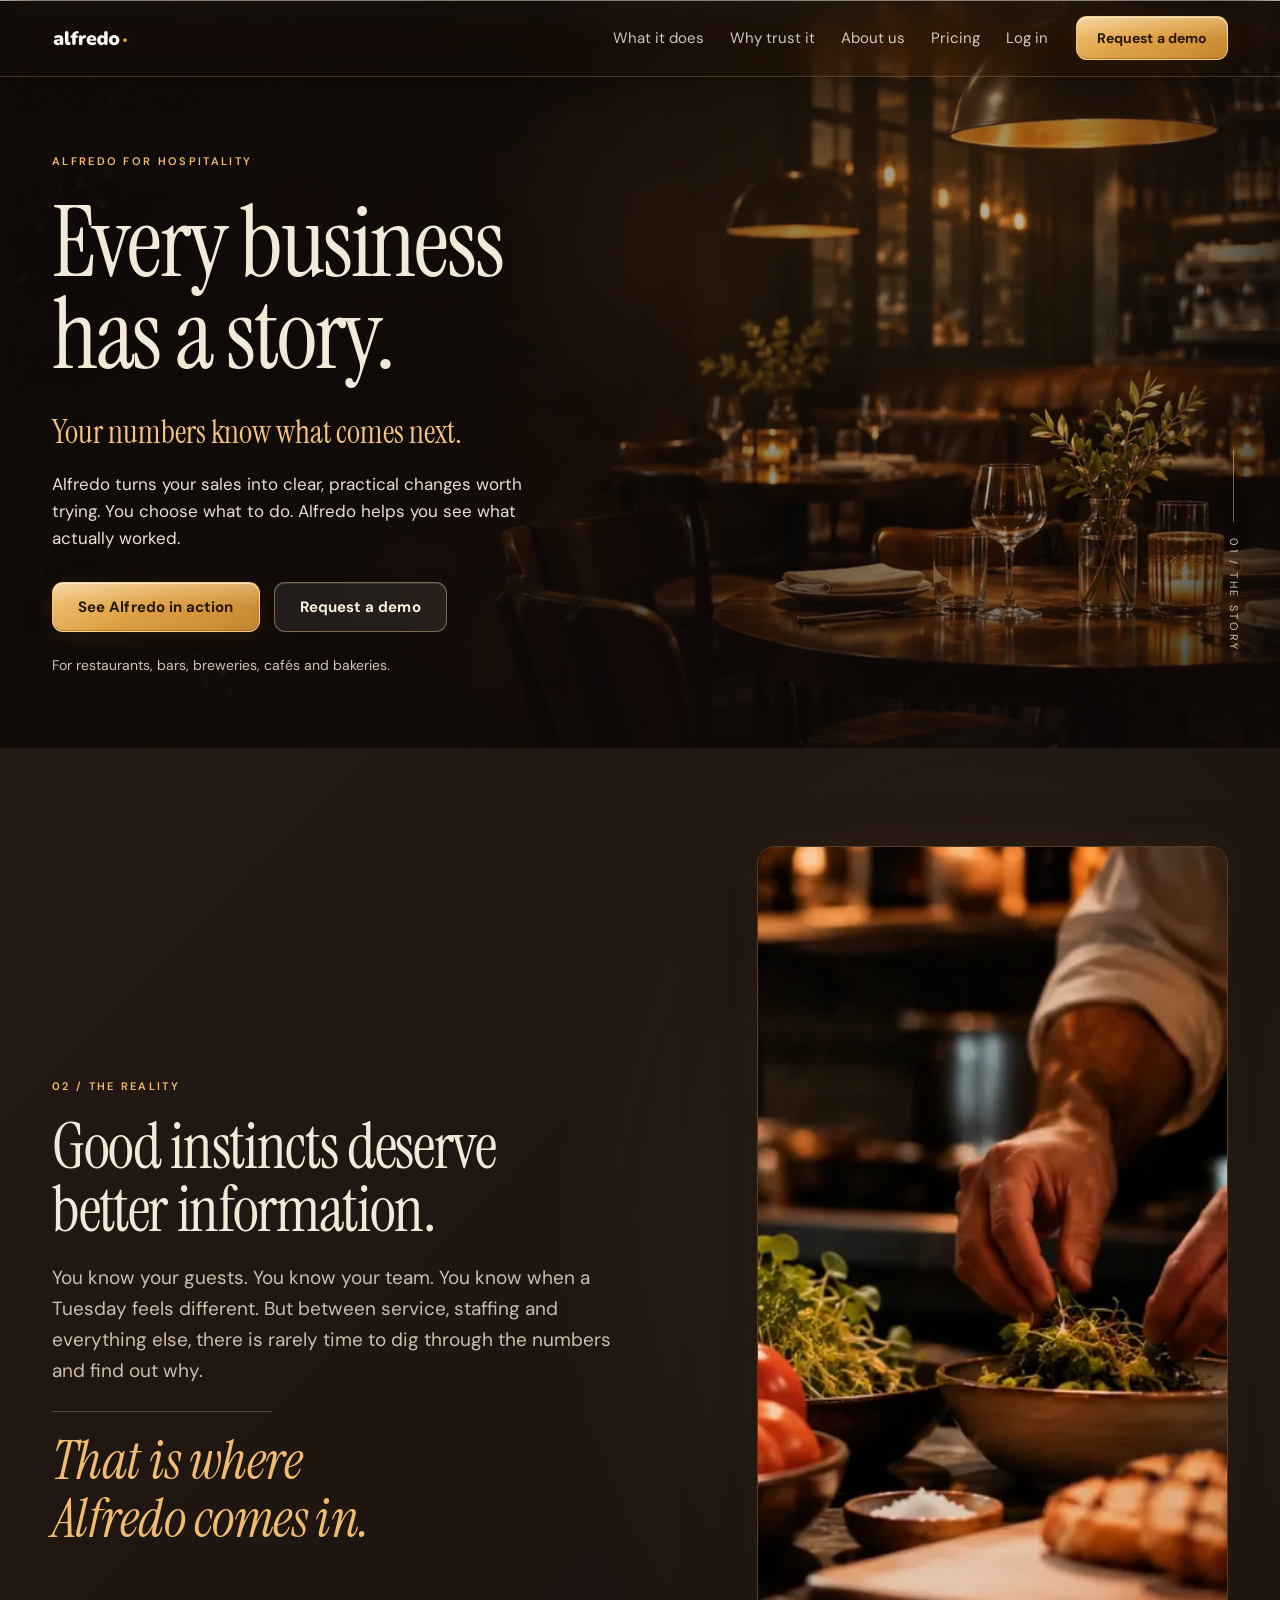
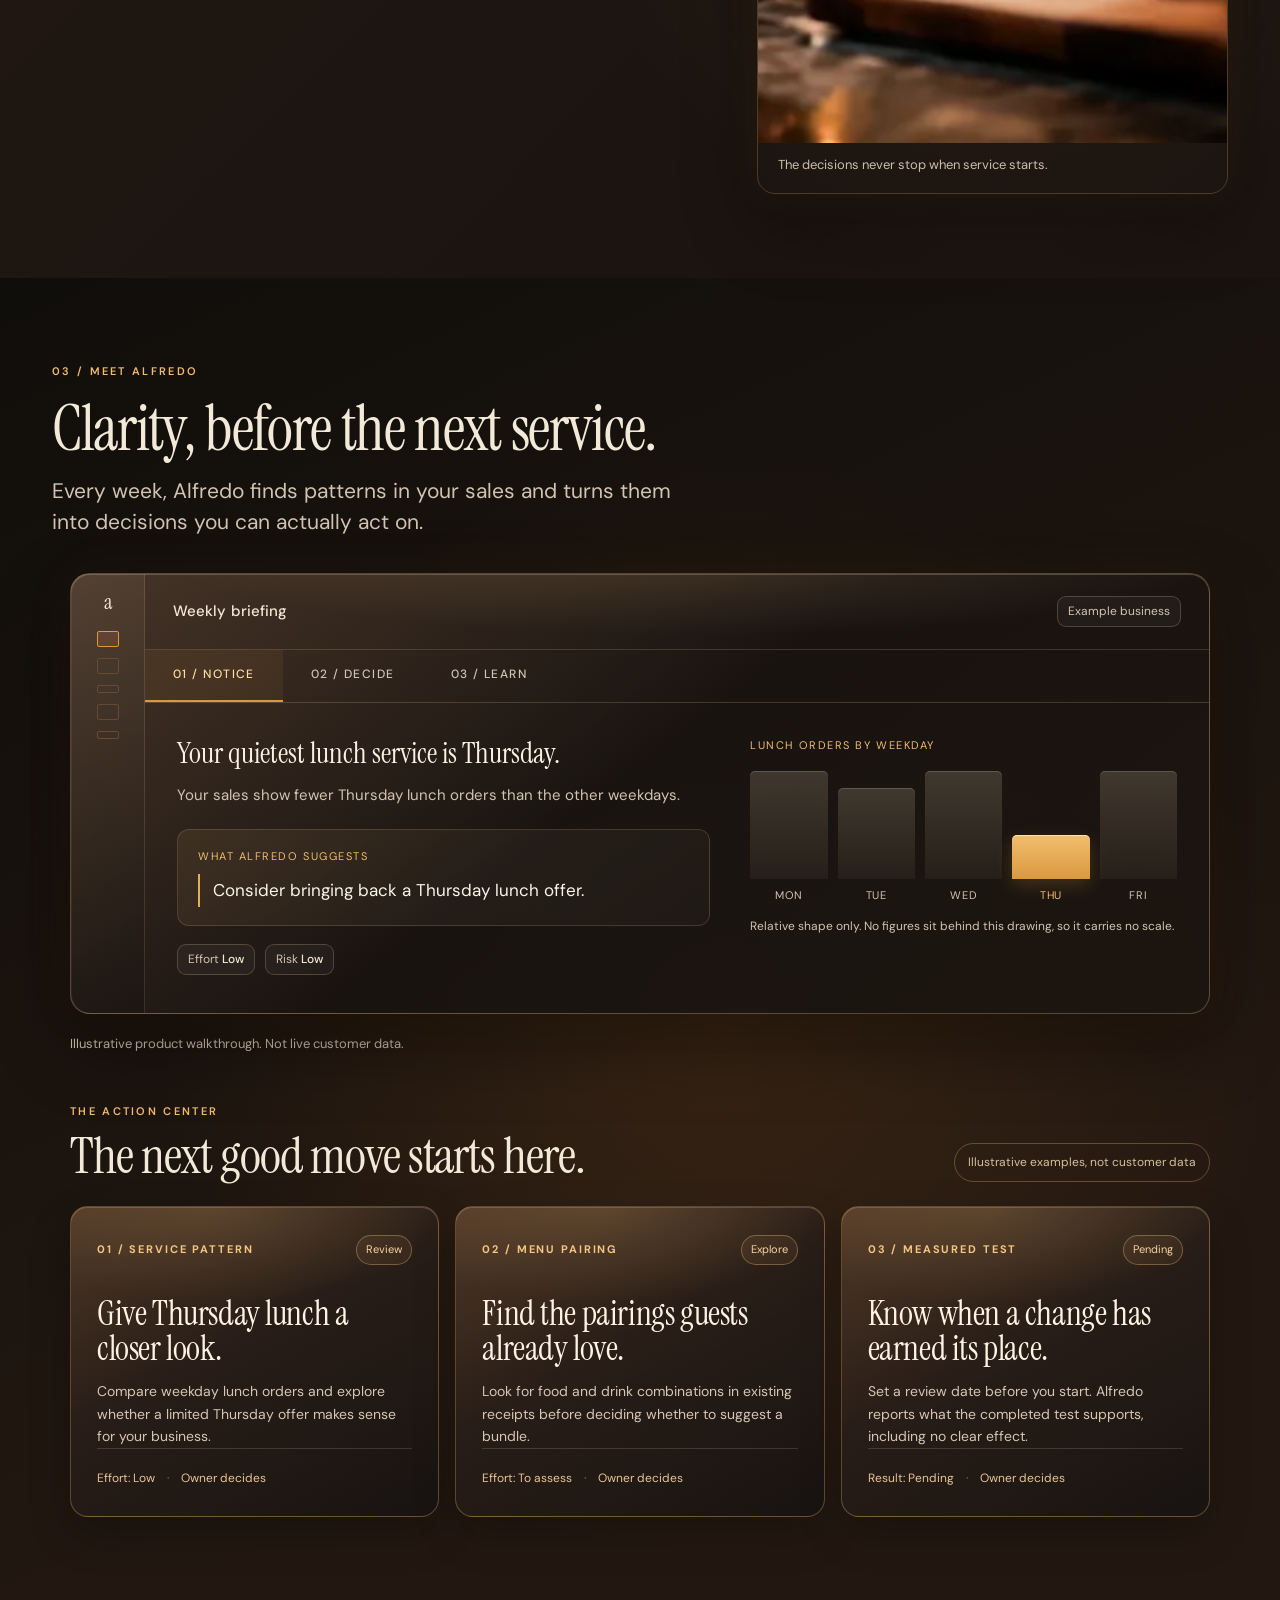
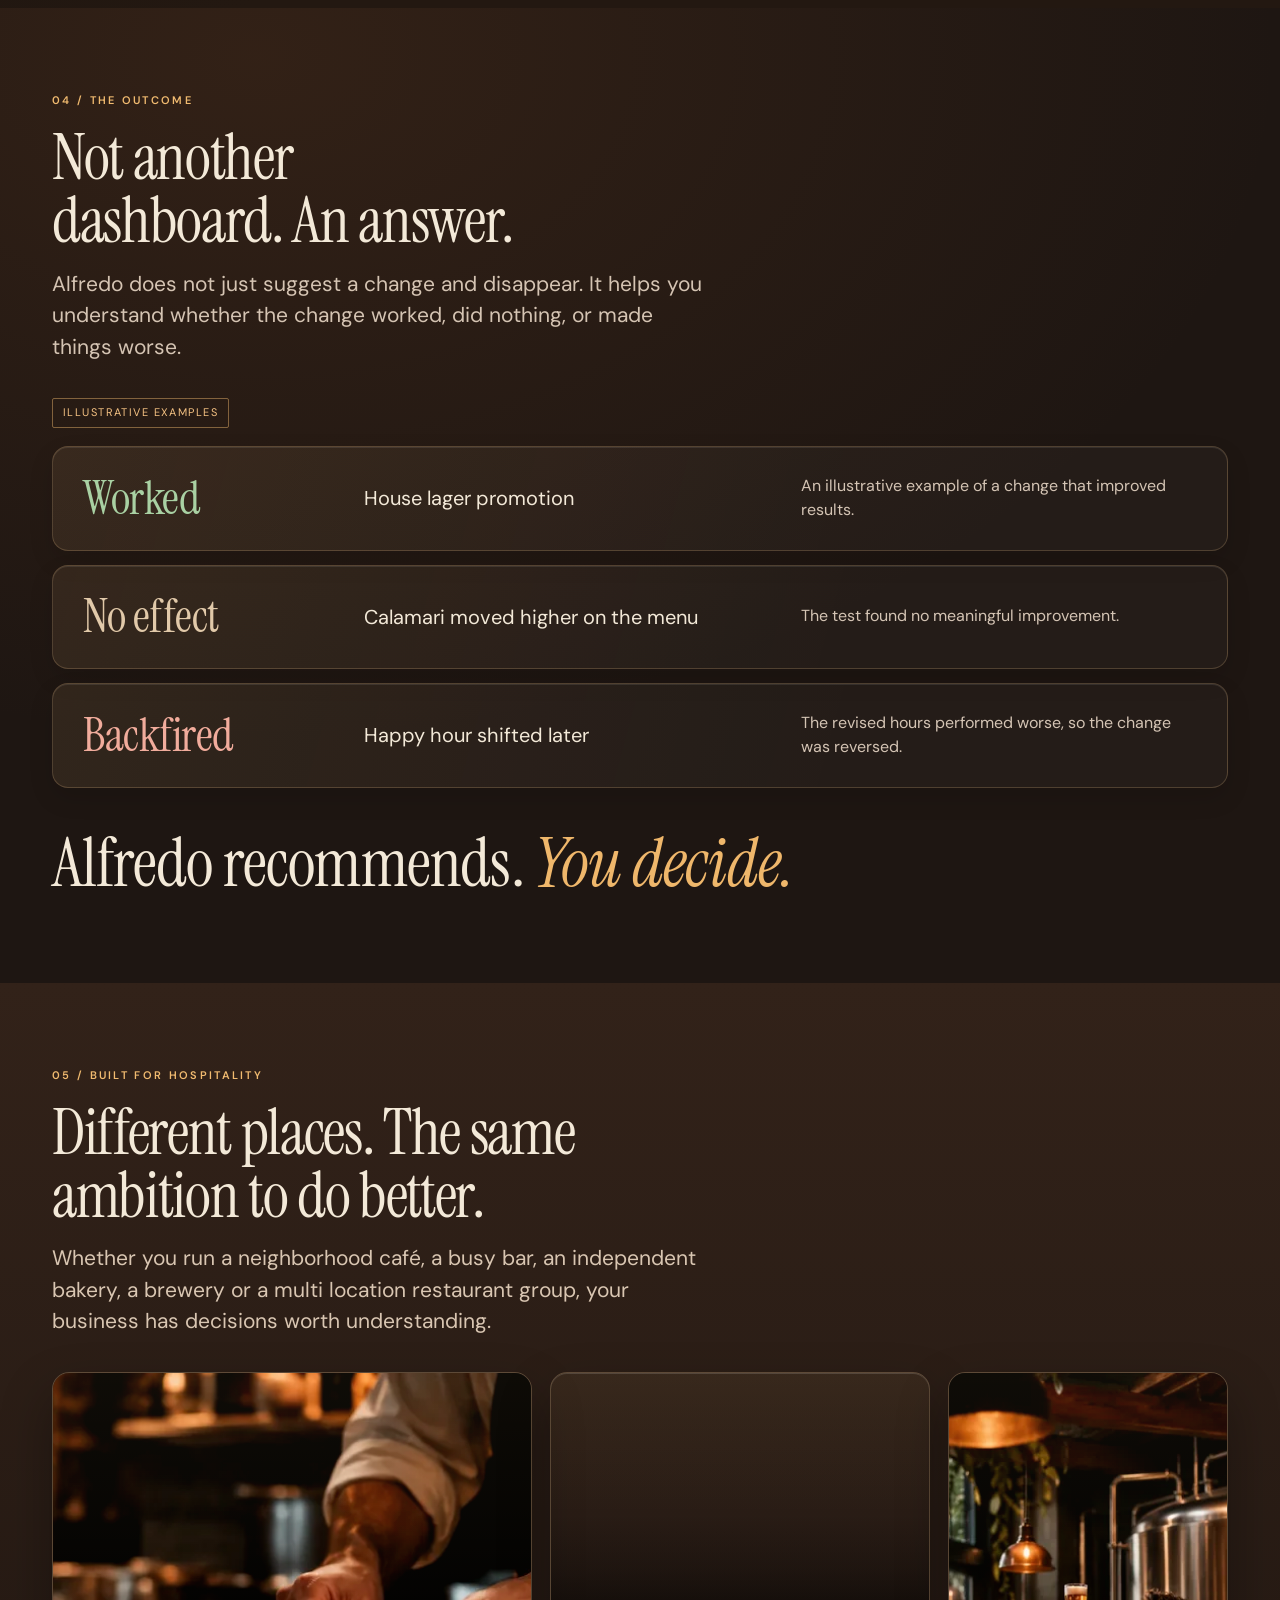
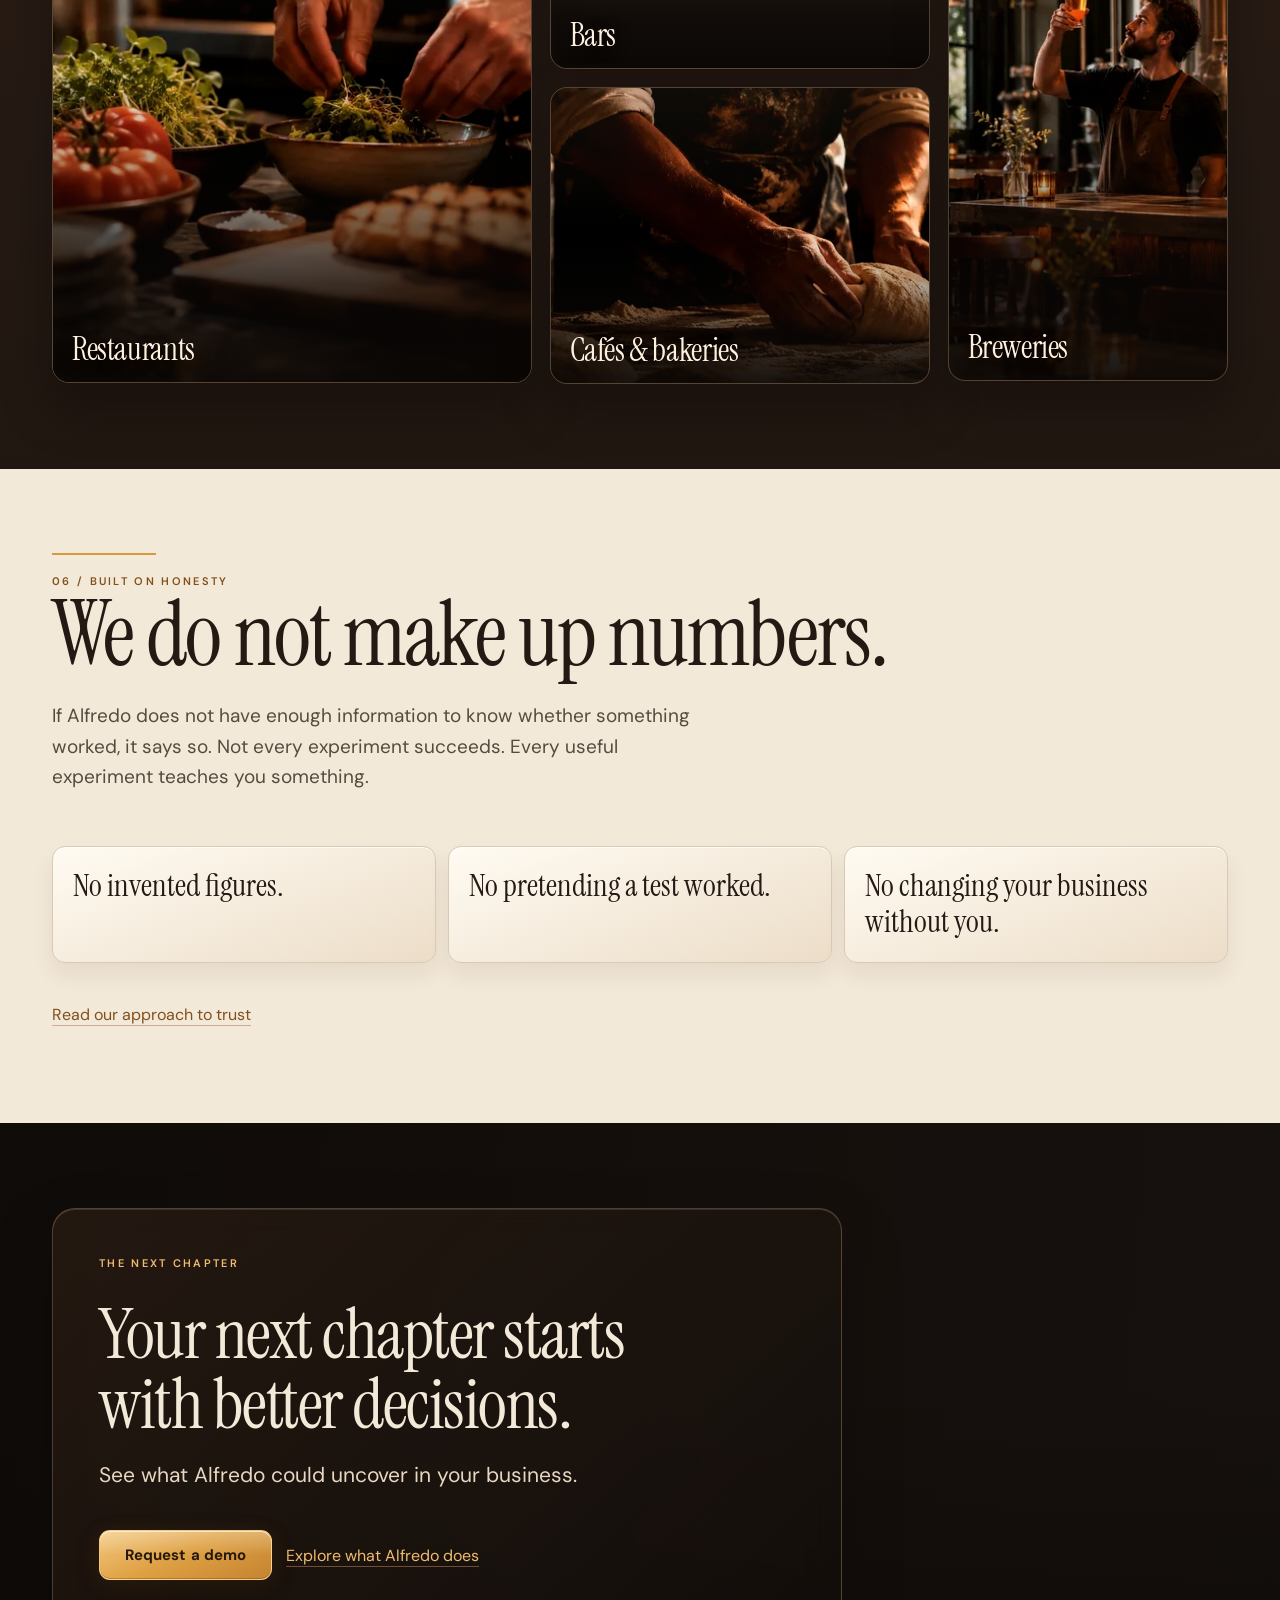
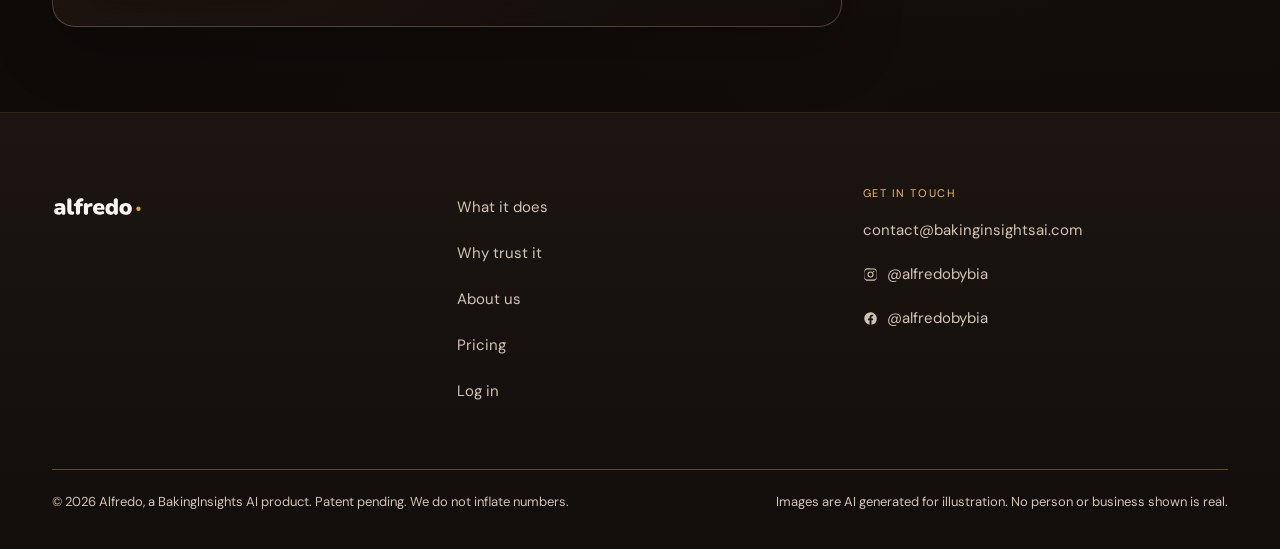
==== commit 55cbcb50: "Ship the v6 redesign from staging 5a402a7: new site, staging pieces off, CNAME kept Co-Authored-By: " ====
--- a/index.html
+++ b/index.html
@@ -1,205 +1,394 @@
+
 <!DOCTYPE html>
 <html lang="en">
 <head>
 <meta charset="UTF-8">
-<meta name="viewport" content="width=device-width, initial-scale=1.0">
-<title>alfredo · weekly recommendations from your own POS data</title>
+<meta name="viewport" content="width=device-width, initial-scale=1, viewport-fit=cover">
+<title>Alfredo, every business has a story</title>
+<meta name="description" content="Alfredo turns your sales into clear, practical changes worth trying. You choose what to do. Alfredo helps you see what actually worked.">
+<meta name="theme-color" content="#191715">
 <link rel="icon" type="image/png" href="favicon.png">
-<meta property="og:title" content="alfredo · weekly recommendations from your own POS data">
-<meta property="og:description" content="Weekly, tested, measured recommendations for independent food and beverage businesses. We do not inflate numbers. If the data is not there, the number is not there either.">
-<meta property="og:type" content="website">
-<meta name="description" content="Alfredo reads your business's POS data and hands you a short weekly list of recommendations worth testing. We do not inflate numbers. If the data is not there, the number is not there either.">
-<link rel="stylesheet" href="styles.css">
-<link rel="preconnect" href="https://fonts.googleapis.com">
-<link rel="preconnect" href="https://fonts.gstatic.com" crossorigin>
-<link href="https://fonts.googleapis.com/css2?family=Nunito:wght@700;800;900&family=Inter:wght@400;500;600&family=JetBrains+Mono:wght@400;600&display=swap" rel="stylesheet">
+<link rel="preload" href="fonts/instrumentserif-latin.woff2" as="font" type="font/woff2" crossorigin>
+<link rel="preload" href="fonts/dmsans-latin.woff2" as="font" type="font/woff2" crossorigin>
+<link rel="preload" as="image" href="assets/hero-restaurant-1280.webp" type="image/webp"
+      imagesrcset="assets/hero-restaurant-640.webp 640w, assets/hero-restaurant-960.webp 960w, assets/hero-restaurant-1280.webp 1280w, assets/hero-restaurant-1672.webp 1672w"
+      imagesizes="100vw" fetchpriority="high">
+
+<link rel="stylesheet" href="alfredo.css">
+<link rel="stylesheet" href="gloss-v6.css">
+<script>document.documentElement.className += ' js';</script>
 </head>
-<body>
-
-<a class="skip-link sr-only" href="#main">Skip to content</a>
-
-<nav aria-label="Main">
-  <div class="nav-inner">
-    <a class="wordmark" href="index.html">alfredo<span class="dot">·</span></a>
-    <ul class="nav-links">
-      <li><a href="product.html">Product</a></li>
-      <li><a href="honesty.html">Our numbers rule</a></li>
-      <li><a href="pricing.html">Pricing</a></li>
-      <li><a href="pilot.html">Work with us</a></li>
-      <li><a href="https://app.bakinginsightsai.com">Log in</a></li>
-      <li><a class="btn" href="pilot.html#pilot">Request a demo</a></li>
+<body class="hero-nav">
+<a class="skip" href="#main">Skip to content</a>
+
+<header class="nav">
+  <div class="wrap nav-inner">
+    <a class="wordmark" href="index.html">
+      <img src="alfredo_logo_cream.svg" alt="Alfredo" width="3909" height="1484" decoding="async">
+    </a>
+    <nav class="nav-links" id="navLinks" aria-label="Main">
+      <ul>
+        <li><a href="product.html">What it does</a></li>
+        <li><a href="honesty.html">Why trust it</a></li>
+        <li><a href="pilot.html">About us</a></li>
+        <li><a href="pricing.html">Pricing</a></li>
+        <li><a href="https://app.bakinginsightsai.com">Log in</a></li>
+      </ul>
+    </nav>
+    <a class="btn" href="pilot.html#pilot">Request a demo</a>
+    <button class="nav-toggle" id="navToggle" type="button" aria-expanded="false" aria-controls="navLinks">
+      <span class="sr-only">Menu</span>
+      <b aria-hidden="true"></b><b aria-hidden="true"></b><b aria-hidden="true"></b>
+    </button>
+  </div>
+</header>
+
+<main id="main" tabindex="-1">
+
+<section class="hero">
+  <div class="hero-photo">
+    <picture>
+      <source type="image/webp" sizes="100vw"
+              srcset="assets/hero-restaurant-640.webp 640w, assets/hero-restaurant-960.webp 960w, assets/hero-restaurant-1280.webp 1280w, assets/hero-restaurant-1672.webp 1672w">
+      <img src="assets/hero-restaurant-1280.jpg" alt="A dining room at the end of service, lit by low pendant lights."
+           width="1672" height="941" fetchpriority="high" decoding="async">
+    </picture>
+  </div>
+  <div class="hero-veil" aria-hidden="true"></div>
+  <div class="hero-inner">
+    <div class="hero-copy">
+      <p class="eyebrow">Alfredo for hospitality</p>
+      <h1 class="display">Every business<br>has a story.</h1>
+      <p class="hero-sub">Your numbers know what comes next.</p>
+      <p class="hero-body">Alfredo turns your sales into clear, practical changes worth trying. You choose what to do. Alfredo helps you see what actually worked.</p>
+      <div class="actions">
+        <a class="btn" href="#meet">See Alfredo in action</a>
+        <a class="btn btn-ghost" href="pilot.html#pilot">Request a demo</a>
+      </div>
+      <p class="hero-note">For restaurants, bars, breweries, cafés and bakeries.</p>
+    </div>
+  </div>
+  <p class="hero-chapter" aria-hidden="true">01 / The story</p>
+</section>
+<section class="section paper">
+  <div class="wrap grid12 tension-grid">
+    <div class="tension-copy">
+      <div class="reveal">
+        <p class="eyebrow">02 / The reality</p>
+        <h2 class="h2">Good instincts deserve better information.</h2>
+      </div>
+      <p class="body">You know your guests. You know your team. You know when a Tuesday feels different. But between service, staffing and everything else, there is rarely time to dig through the numbers and find out why.</p>
+      <hr class="rule">
+      <p class="tension-close">That is where Alfredo comes in.</p>
+      <div class="tension-space" aria-hidden="true"></div>
+    </div>
+    <figure class="tension-fig">
+      <picture>
+        <source type="image/webp" sizes="(max-width: 900px) 100vw, 36vw"
+                srcset="assets/restaurant-kitchen-480.webp 480w, assets/restaurant-kitchen-640.webp 640w, assets/restaurant-kitchen-960.webp 960w">
+        <img src="assets/restaurant-kitchen-640.jpg" alt="A cook finishing a dish on a kitchen pass."
+             width="640" height="896" loading="lazy" decoding="async">
+      </picture>
+      <figcaption class="tension-cap">The decisions never stop when service starts.</figcaption>
+    </figure>
+  </div>
+</section>
+<section class="section dark" id="meet">
+  <div class="wrap">
+    <div class="reveal-head reveal">
+      <p class="eyebrow">03 / Meet Alfredo</p>
+      <h2 class="h2">Clarity, before the next service.</h2>
+      <p class="lead">Every week, Alfredo finds patterns in your sales and turns them into decisions you can actually act on.</p>
+    </div>
+
+    <div class="pui-shell reveal">
+      <div class="pui">
+        <div class="pui-rail" aria-hidden="true">
+          <span class="pui-mark">a</span>
+          <ul><li></li><li></li><li></li><li></li><li></li></ul>
+        </div>
+        <div>
+          <div class="pui-head">
+            <h3>Weekly briefing</h3>
+            <span class="pui-biz">Example business</span>
+          </div>
+
+          <div class="pui-tabs" data-tabs>
+            <button class="pui-tab" type="button" data-tab="stage-notice">01 / Notice</button>
+            <button class="pui-tab" type="button" data-tab="stage-decide">02 / Decide</button>
+            <button class="pui-tab" type="button" data-tab="stage-learn">03 / Learn</button>
+          </div>
+          <div class="pui-panel" id="stage-notice">
+            <div class="pui-split">
+              <div>
+                <h4 class="pui-h">Your quietest lunch service is Thursday.</h4>
+                <p class="pui-p">Your sales show fewer Thursday lunch orders than the other weekdays.</p>
+                <div class="pui-field">
+                  <p class="pui-label">What Alfredo suggests</p>
+                  <p class="pui-rec">Consider bringing back a Thursday lunch offer.</p>
+                </div>
+                <p class="pui-meta">
+                  <span>Effort <b>Low</b></span>
+                  <span>Risk <b>Low</b></span>
+                </p>
+              </div>
+              <div>
+                <p class="pui-label">Lunch orders by weekday</p>
+                <ul class="pui-chart" role="img" aria-label="A drawing of five weekday bars with Thursday the shortest. It shows shape only and has no scale.">
+                  <li class="tall"><i aria-hidden="true"></i><span>Mon</span></li>
+                  <li class="mid"><i aria-hidden="true"></i><span>Tue</span></li>
+                  <li class="tall"><i aria-hidden="true"></i><span>Wed</span></li>
+                  <li class="short"><i aria-hidden="true"></i><span>Thu</span></li>
+                  <li class="tall"><i aria-hidden="true"></i><span>Fri</span></li>
+                </ul>
+                <p class="pui-caption">Relative shape only. No figures sit behind this drawing, so it carries no scale.</p>
+              </div>
+            </div>
+          </div>
+          <div class="pui-panel" id="stage-decide">
+            <div class="pui-split">
+              <div>
+                <h4 class="pui-h">Try a Thursday lunch offer.</h4>
+                <p class="pui-p">A small, reversible change. Choose whether it fits your business.</p>
+                <dl class="pui-dl">
+                  <div><dt>Why this was suggested</dt><dd>Thursday lunch has been your quietest weekday service for several weeks running, and nothing on the menu changed in that time.</dd></div>
+                  <div><dt>What you could try</dt><dd>A set lunch on Thursdays only, at the price you already use the rest of the week.</dd></div>
+                  <div><dt>What to watch</dt><dd>Whether Thursday covers come up without pulling guests off the other weekdays.</dd></div>
+                  <div><dt>When to review</dt><dd>Four weeks from the day you start.</dd></div>
+                </dl>
+              </div>
+              <div class="pui-aside">
+                <p class="sr-only">Sample controls, shown to illustrate the choice. They do nothing on this page.</p>
+                <p class="pui-controls" aria-hidden="true">
+                  <span class="pui-btn pui-btn-go">Try this</span>
+                  <span class="pui-btn pui-btn-no">Not right now</span>
+                </p>
+                <p class="pui-note"><b>Alfredo recommends. You decide.</b> Nothing on your menu moves until you say so, and anything you try can be put back.</p>
+              </div>
+            </div>
+          </div>
+          <div class="pui-panel" id="stage-learn">
+            <div class="pui-split">
+              <div>
+                <h4 class="pui-h">See what happened.</h4>
+                <p class="pui-p">Four weeks on, Alfredo comes back with one of three answers. It is as willing to tell you the change did nothing as to tell you it worked.</p>
+                <div class="pui-field">
+                  <p class="pui-label">What the four weeks said</p>
+                  <p class="pui-rec">The Thursday lunch offer ran for four weeks. Thursday covers came up and held, and the other weekdays did not fall. After what you would have made anyway.</p>
+                </div>
+                <p class="pui-caption" style="margin-top:16px">If four weeks is not enough to call it, Alfredo says so rather than guess.</p>
+              </div>
+              <ul class="pui-verdicts">
+                <li class="pui-verdict is-result">
+                  <i aria-hidden="true"></i>
+                  <span><b>Worked.</b> The change did what it was meant to do.</span><em>This result</em>
+                </li>
+                <li class="pui-verdict">
+                  <i aria-hidden="true"></i>
+                  <span><b>No effect.</b> Nothing moved. Worth knowing, and worth stopping.</span>
+                </li>
+                <li class="pui-verdict">
+                  <i aria-hidden="true"></i>
+                  <span><b>Backfired.</b> It went the other way, so put it back.</span>
+                </li>
+              </ul>
+            </div>
+          </div>
+        </div>
+      </div>
+    </div>
+    <p class="pui-disclosure">Illustrative product walkthrough. Not live customer data.</p>
+    <section class="v6-action-center" aria-labelledby="v6-actions-title">
+      <div class="v6-action-top">
+        <div>
+          <p class="eyebrow">The Action Center</p>
+          <h3 id="v6-actions-title">The next good move starts here.</h3>
+        </div>
+        <span class="v6-demo-label">Illustrative examples, not customer data</span>
+      </div>
+      <div class="v6-action-grid">
+        <article class="v6-action-card">
+          <header><span class="v6-card-id">01 / Service pattern</span><span class="v6-pill">Review</span></header>
+          <h4>Give Thursday lunch a closer look.</h4>
+          <p>Compare weekday lunch orders and explore whether a limited Thursday offer makes sense for your business.</p>
+          <footer><span>Effort: Low</span><span>Owner decides</span></footer>
+        </article>
+        <article class="v6-action-card">
+          <header><span class="v6-card-id">02 / Menu pairing</span><span class="v6-pill">Explore</span></header>
+          <h4>Find the pairings guests already love.</h4>
+          <p>Look for food and drink combinations in existing receipts before deciding whether to suggest a bundle.</p>
+          <footer><span>Effort: To assess</span><span>Owner decides</span></footer>
+        </article>
+        <article class="v6-action-card">
+          <header><span class="v6-card-id">03 / Measured test</span><span class="v6-pill">Pending</span></header>
+          <h4>Know when a change has earned its place.</h4>
+          <p>Set a review date before you start. Alfredo reports what the completed test supports, including no clear effect.</p>
+          <footer><span>Result: Pending</span><span>Owner decides</span></footer>
+        </article>
+      </div>
+    </section>
+  </div>
+</section>
+<section class="section paper-light">
+  <div class="wrap">
+    <div class="proof-head reveal">
+      <p class="eyebrow">04 / The outcome</p>
+      <h2 class="h2">Not another dashboard. An answer.</h2>
+      <p class="lead">Alfredo does not just suggest a change and disappear. It helps you understand whether the change worked, did nothing, or made things worse.</p>
+    </div>
+    <p class="ledger-label"><span class="tag-sample">Illustrative examples</span></p>
+    <div class="ledger">
+      <div class="ledger-row">
+        <p class="ledger-state ledger-worked">Worked</p>
+        <p class="ledger-what">House lager promotion</p>
+        <p class="ledger-why">An illustrative example of a change that improved results.</p>
+      </div>
+      <div class="ledger-row">
+        <p class="ledger-state ledger-none">No effect</p>
+        <p class="ledger-what">Calamari moved higher on the menu</p>
+        <p class="ledger-why">The test found no meaningful improvement.</p>
+      </div>
+      <div class="ledger-row">
+        <p class="ledger-state ledger-back">Backfired</p>
+        <p class="ledger-what">Happy hour shifted later</p>
+        <p class="ledger-why">The revised hours performed worse, so the change was reversed.</p>
+      </div>
+    </div>
+    <p class="proof-statement">Alfredo recommends. <em>You decide.</em></p>
+  </div>
+</section>
+<section class="section sand">
+  <div class="wrap">
+    <div class="places-head reveal">
+      <p class="eyebrow">05 / Built for hospitality</p>
+      <h2 class="h2">Different places. The same ambition to do better.</h2>
+      <p class="lead">Whether you run a neighborhood café, a busy bar, an independent bakery, a brewery or a multi location restaurant group, your business has decisions worth understanding.</p>
+    </div>
+    <div class="places">
+      <figure class="place pl-restaurant">
+        <div class="place-img">
+          <picture>
+            <source type="image/webp" sizes="(max-width: 860px) 46vw, 30vw"
+                    srcset="assets/restaurant-kitchen-320.webp 320w, assets/restaurant-kitchen-480.webp 480w, assets/restaurant-kitchen-640.webp 640w, assets/restaurant-kitchen-960.webp 960w">
+            <img src="assets/restaurant-kitchen-480.jpg" alt="A cook finishing a dish on a kitchen pass."
+                 width="480" height="640" loading="lazy" decoding="async">
+          </picture>
+        </div>
+        <figcaption>Restaurants</figcaption>
+      </figure>
+      <figure class="place pl-bar">
+        <div class="place-img">
+          <picture>
+            <source type="image/webp" sizes="(max-width: 860px) 46vw, 30vw"
+                    srcset="assets/bar-320.webp 320w, assets/bar-480.webp 480w, assets/bar-640.webp 640w, assets/bar-960.webp 960w">
+            <img src="assets/bar-480.jpg" alt="A bar at night, a drink on the counter and bottles lit behind it."
+                 width="480" height="640" loading="lazy" decoding="async">
+          </picture>
+        </div>
+        <figcaption>Bars</figcaption>
+      </figure>
+      <figure class="place pl-brewery">
+        <div class="place-img">
+          <picture>
+            <source type="image/webp" sizes="(max-width: 860px) 46vw, 30vw"
+                    srcset="assets/brewery-320.webp 320w, assets/brewery-480.webp 480w, assets/brewery-640.webp 640w, assets/brewery-960.webp 960w">
+            <img src="assets/brewery-480.jpg" alt="A brewer holding a glass of beer up to the light beside the tanks."
+                 width="480" height="640" loading="lazy" decoding="async">
+          </picture>
+        </div>
+        <figcaption>Breweries</figcaption>
+      </figure>
+      <figure class="place pl-bakery">
+        <div class="place-img">
+          <picture>
+            <source type="image/webp" sizes="(max-width: 860px) 46vw, 30vw"
+                    srcset="assets/bakery-320.webp 320w, assets/bakery-480.webp 480w, assets/bakery-640.webp 640w, assets/bakery-960.webp 960w">
+            <img src="assets/bakery-480.jpg" alt="A baker shaping dough on a floured bench beside racks of bread."
+                 width="480" height="640" loading="lazy" decoding="async">
+          </picture>
+        </div>
+        <figcaption>Cafés & bakeries</figcaption>
+      </figure>
+    </div>
+  </div>
+</section>
+<section class="section paper">
+  <div class="wrap">
+    <div class="trust-head reveal">
+      <hr class="trust-accent" aria-hidden="true">
+      <p class="eyebrow">06 / Built on honesty</p>
+      <h2 class="h2">We do not make up numbers.</h2>
+      <p class="body">If Alfredo does not have enough information to know whether something worked, it says so. Not every experiment succeeds. Every useful experiment teaches you something.</p>
+    </div>
+    <ul class="trust-list">
+      <li>No invented figures.</li>
+      <li>No pretending a test worked.</li>
+      <li>No changing your business without you.</li>
     </ul>
-  </div>
-</nav>
-
-<main id="main" tabindex="-1">
-
-<header class="hero">
-  <svg class="scatter" width="100%" height="100%" viewBox="0 0 1200 640" preserveAspectRatio="xMidYMax slice" aria-hidden="true">
-    <g opacity="0.5">
-      <circle cx="60" cy="600" r="5" fill="#D9A441" opacity=".55"/><circle cx="130" cy="560" r="4" fill="#6E2C3E" opacity=".35"/><circle cx="95" cy="500" r="3" fill="#F0D9A6" opacity=".6"/><circle cx="180" cy="470" r="5" fill="#D9A441" opacity=".4"/><circle cx="240" cy="420" r="3" fill="#6E2C3E" opacity=".3"/><circle cx="150" cy="380" r="2.5" fill="#D9A441" opacity=".45"/><circle cx="290" cy="340" r="4" fill="#F0D9A6" opacity=".5"/><circle cx="230" cy="280" r="2.5" fill="#6E2C3E" opacity=".3"/><circle cx="330" cy="240" r="3" fill="#D9A441" opacity=".38"/><circle cx="280" cy="180" r="2" fill="#F0D9A6" opacity=".45"/><circle cx="370" cy="140" r="2.5" fill="#6E2C3E" opacity=".28"/><circle cx="340" cy="80" r="2" fill="#D9A441" opacity=".3"/>
-    </g>
-  </svg>
-
-  <div class="hero-inner">
-    <div>
-      <span class="eyebrow">For independent food and beverage businesses · patent pending</span>
-      <h1>Meet <em>Alfredo</em>: the in house consultant your business <span class="stroke">never had<svg viewBox="0 0 320 24" preserveAspectRatio="none" aria-hidden="true"><path d="M4 16 C 80 6, 240 24, 316 10"/></svg></span>.</h1>
-      <p class="lede">Every week Alfredo reads your own transaction data and hands you a short list of small changes worth trying, the way a good consultant would, except it is there every week and it measures what actually happened. We do not inflate numbers. We do not estimate around gaps. If the data is not there, the number is not there either.</p>
-      <p class="lede" style="font-size:.98rem;margin-top:-16px;">Our philosophy is simple: no drastic changes. You know your business better than any outsider ever will. Alfredo's job is to hand you the information for small, low cost changes, help you try them, and stack incremental gains that hold up over time.</p>
-      <div class="hero-ctas">
-        <a class="btn mango" href="pilot.html#pilot">Request a demo</a>
-        <a class="btn ghost" href="product.html">See how it works</a>
-      </div>
-      <p class="hero-note">Works with your existing POS system. No new hardware, nothing to install. Tested with a brewpub and currently live across a 14 location restaurant chain.</p>
-    </div>
-
-    <div>
-      <div class="board" aria-label="Sample recommendation board with illustrative numbers">
-        <div class="card">
-          <div class="card-top"><span class="chip teal">1 · Pricing</span><span class="sample-tag">sample</span></div>
-          <h3>Raise Mozzarella Sticks from $6.99 to $7.49</h3>
-          <p>They move about 290 orders a week and demand barely flinches at 50 cents. The engine estimates the bump costs about 2% of volume and still comes out well ahead on net revenue.</p>
-          <div class="chiprow">
-            <span class="statchip">Volume 290/wk</span>
-            <span class="statchip">If holds +$98.41/wk</span>
-            <span class="statchip">Cushion 7.2%</span>
-          </div>
-          <p class="softrow">Low risk · reversible in under 15 minutes · measured over 4 weeks</p>
-        </div>
-        <div class="card">
-          <div class="card-top"><span class="chip sun">2 · Positioning</span><span class="sample-tag">sample</span></div>
-          <h3>Cross promote Loaded Nachos with House IPA</h3>
-          <p>The pairing runs at 3.1x lift across 87 shared baskets, and about 340 beverage only tables settle every week. A server nudge could turn some of those into food attached checks.</p>
-          <div class="chiprow">
-            <span class="statchip">Lift 3.1x</span>
-            <span class="statchip">Shared baskets 87</span>
-            <span class="statchip amber">⚠ see assumptions</span>
-          </div>
-          <p class="softrow">Flagged unproven by the engine itself until a trial says otherwise. That flag is Alfredo working.</p>
-        </div>
-        <div class="card">
-          <div class="card-top"><span class="chip mango">3 · Competitive signal</span><span class="sample-tag">sample</span></div>
-          <h3>The Copper Pint is getting famous for its wings</h3>
-          <p>31 of their last 44 reviews mention the wings, and the pattern is building. Labeled as an observation of what their customers are saying, not a recommendation.</p>
-          <div class="chiprow">
-            <span class="statchip">Signal: Building</span>
-            <span class="statchip">31 of 44 reviews</span>
-          </div>
-          <p class="softrow">Alfredo watches what your competitors' customers keep saying and puts the pattern on your weekly board, before it costs you regulars.</p>
-        </div>
-      </div>
-      <p class="board-caption"><strong>Sample board.</strong> Illustrative items and numbers, built the same way the engine builds real ones. Your board comes from your own data, and real recommendations vary. <a class="more" href="product.html#measured">See what a finished trial looks like →</a></p>
-    </div>
-  </div>
-</header>
-
-<section class="pillars">
-  <div class="wrap">
-    <span class="kicker">What Alfredo does</span>
-    <h2 class="section-title">Every analytics tool shows you what happened. Alfredo tells you what to do about it.</h2>
-    <p class="section-lede">Not a dashboard. A weekly to do list that grades itself. Alfredo runs a loop: it reads your POS, ranks its recommendations, you pick one, it measures the outcome, and the result trains next week's board. Four kinds of recommendations, one ranked list.</p>
-    <div class="pillar-grid">
-      <div class="pillar">
-        <div class="pillar-dot" style="background:var(--wine)"></div>
-        <h3>The weekly board</h3>
-        <p>Recommendations across pricing, promotions, positioning, and operations, ranked by what they are worth, each with its evidence attached. <a class="more" href="product.html#board">How the loop works →</a></p>
-      </div>
-      <div class="pillar">
-        <div class="pillar-dot" style="background:var(--champagne)"></div>
-        <h3>The menu lab</h3>
-        <p>A working copy of your menu you can experiment on, where any edit becomes a small, measured trial in four clicks. For businesses that share their recipe costs, Alfredo also connects what each dish costs to make with what it sells for. <a class="more" href="product.html#menu">Inside the lab →</a></p>
-      </div>
-      <div class="pillar">
-        <div class="pillar-dot" style="background:var(--ink)"></div>
-        <h3>Competitive intel</h3>
-        <p>Who is around you, what they charge, and what their customers keep saying. Photograph a competitor menu and get it matched against your own sales. <a class="more" href="product.html#intel">See the intel →</a></p>
-      </div>
-      <div class="pillar">
-        <div class="pillar-dot" style="background:var(--gold)"></div>
-        <h3>Ask Alfredo</h3>
-        <p>A chat panel inside every tab. Ask how the week is going in plain language and get answers from your own data. <a class="more" href="product.html#chat">Try the demo →</a></p>
-      </div>
-    </div>
-  </div>
-</section>
-
-<section class="interlude">
-  <div class="wrap">
-    <span class="kicker">The difference</span>
-    <p class="interlude-lead">"Why is Tuesday <span class="hl">slow?</span>"</p>
-    <p class="section-lede">A dashboard hands you charts and leaves the interpretation to you.<br>
-    A consultant hands you a ten slide deck of findings, too much information for a simple question.<br>
-    <strong style="color:var(--ink);">Alfredo tells you what happened, why it happened, and how you can fix it. All in one place.</strong> And then it checks whether the fix worked.</p>
-  </div>
-</section>
-
-<section>
-  <div class="wrap">
-    <span class="kicker">Nothing new to buy</span>
-    <h2 class="section-title">Works with what you already have.</h2>
-    <p class="section-lede">You already run the kitchen, the floor, the schedule, and the books. You should not need a statistics degree to understand your own business. That is Alfredo's job now. No new hardware. No new software subscriptions to layer on. Alfredo connects to the POS you already run and does the rest. If your POS system rings your sales, Alfredo can work for you: restaurants, bars, cafes, bakeries, food trucks.</p>
-    <div class="status-grid">
-      <div class="stat-card">
-        <div class="big">Zero install</div>
-        <p>Alfredo reads your existing Toast or Clover data. There is nothing to install at the register and no retraining for your staff.</p>
-      </div>
-      <div class="stat-card">
-        <div class="big">One place for everything</div>
-        <p>Your sales, your menu, your guests, and your competitive picture in one view, instead of five tabs and a spreadsheet.</p>
-      </div>
-      <div class="stat-card">
-        <div class="big">Insights on top</div>
-        <p>Alfredo is not another dashboard to check. It reads the data for you and hands you the recommendations worth trying.</p>
-      </div>
-    </div>
-  </div>
-</section>
-
-<section>
-  <div class="wrap">
-    <span class="kicker">Where we are</span>
-    <h2 class="section-title">Early, and honest about it.</h2>
-    <div class="status-grid">
-      <div class="stat-card">
-        <div class="big">Live in <span class="mango-txt">production</span></div>
-        <p>Tested with a brewpub and live across a 14 location restaurant chain: real transactions, live weekly boards, real trials with real verdicts.</p>
-      </div>
-      <div class="stat-card">
-        <div class="big">Patent <span class="mango-txt">pending</span></div>
-        <p>Alfredo is patent pending with the USPTO.</p>
-      </div>
-      <div class="stat-card">
-        <div class="big">Pilot <span class="mango-txt">seats open</span></div>
-        <p>We are onboarding a small number of independents as design partners. <a class="more" href="pilot.html">How we work with you →</a></p>
-      </div>
-    </div>
-  </div>
-</section>
-
-<section class="cta-band">
-  <div class="wrap">
-    <div class="cta-box">
+    <p class="trust-more"><a class="textlink" href="honesty.html">Read our approach to trust</a></p>
+  </div>
+</section>
+<section class="section invite darkest">
+  <div class="invite-photo" aria-hidden="true">
+    <picture>
+      <source type="image/webp" sizes="100vw"
+              srcset="assets/bar-640.webp 640w, assets/bar-960.webp 960w">
+      <img src="assets/bar-960.jpg" alt="" width="960" height="1200" loading="lazy" decoding="async">
+    </picture>
+  </div>
+  <div class="invite-veil" aria-hidden="true"></div>
+  <div class="wrap">
+    <div class="invite-inner">
+      <p class="eyebrow">The next chapter</p>
+      <h2 class="h2">Your next chapter starts with better decisions.</h2>
+      <p class="invite-sub">See what Alfredo could uncover in your business.</p>
+      <div class="actions">
+        <a class="btn" href="pilot.html#pilot">Request a demo</a>
+        <a class="textlink" href="product.html">Explore what Alfredo does</a>
+      </div>
+    </div>
+  </div>
+</section>
+
+</main>
+
+<footer class="footer">
+  <div class="wrap">
+    <div class="footer-top">
       <div>
-        <h2>Run Alfredo on your data. Judge it by its verdicts.</h2>
-        <p>Pilot partners get the full platform on their own POS data, direct access to the founder, and pricing that reflects being early.</p>
-      </div>
-      <div class="cta-actions">
-        <a class="btn mango" href="pilot.html#pilot">Request a demo</a>
-        <span class="cta-fine">Works with your existing POS system, from single locations to multi location groups, with nothing new to install.</span>
-      </div>
-    </div>
-  </div>
-</section>
-
-</main>
-
-<footer>
-  <div class="foot-inner">
-    <a class="wordmark" href="index.html" style="font-size:1.2rem;">alfredo<span class="dot">·</span></a>
-    <p>© 2026 Alfredo, a BakingInsights AI product · patent pending · we do not inflate numbers</p>
+        <a class="wordmark" href="index.html">
+          <img src="alfredo_logo_cream.svg" alt="Alfredo" width="3909" height="1484" decoding="async">
+        </a>
+      </div>
+      <nav aria-label="Footer">
+        <ul>
+          <li><a href="product.html">What it does</a></li>
+          <li><a href="honesty.html">Why trust it</a></li>
+          <li><a href="pilot.html">About us</a></li>
+          <li><a href="pricing.html">Pricing</a></li>
+          <li><a href="https://app.bakinginsightsai.com">Log in</a></li>
+        </ul>
+      </nav>
+      <div class="contact">
+        <p class="contact-h">Get in touch</p>
+        <a href="mailto:contact@bakinginsightsai.com">contact@bakinginsightsai.com</a>
+        <a class="social" href="https://www.instagram.com/alfredobybia/" target="_blank" rel="noopener" aria-label="Alfredo on Instagram">
+          <svg viewBox="0 0 24 24" aria-hidden="true" focusable="false"><path d="M12 2.2c3.2 0 3.6 0 4.9.07 1.2.05 1.8.25 2.2.42.6.22 1 .48 1.4.9.4.4.68.8.9 1.4.17.4.37 1 .42 2.2.06 1.3.07 1.7.07 4.9s0 3.6-.07 4.9c-.05 1.2-.25 1.8-.42 2.2-.22.6-.5 1-.9 1.4-.4.4-.8.68-1.4.9-.4.17-1 .37-2.2.42-1.3.06-1.7.07-4.9.07s-3.6 0-4.9-.07c-1.2-.05-1.8-.25-2.2-.42-.6-.22-1-.5-1.4-.9-.4-.4-.68-.8-.9-1.4-.17-.4-.37-1-.42-2.2C2.2 15.6 2.2 15.2 2.2 12s0-3.6.07-4.9c.05-1.2.25-1.8.42-2.2.22-.6.5-1 .9-1.4.4-.4.8-.68 1.4-.9.4-.17 1-.37 2.2-.42C8.4 2.2 8.8 2.2 12 2.2Zm0 1.8c-3.1 0-3.5 0-4.7.07-1.1.05-1.7.24-2.1.4-.5.2-.9.44-1.3.84-.4.4-.64.8-.84 1.3-.16.4-.35 1-.4 2.1C2.6 9.9 2.6 10.3 2.6 12s0 2.1.06 3.3c.05 1.1.24 1.7.4 2.1.2.5.44.9.84 1.3.4.4.8.64 1.3.84.4.16 1 .35 2.1.4 1.2.06 1.6.07 4.7.07s3.5 0 4.7-.07c1.1-.05 1.7-.24 2.1-.4.5-.2.9-.44 1.3-.84.4-.4.64-.8.84-1.3.16-.4.35-1 .4-2.1.06-1.2.07-1.6.07-3.3s0-2.1-.07-3.3c-.05-1.1-.24-1.7-.4-2.1-.2-.5-.44-.9-.84-1.3-.4-.4-.8-.64-1.3-.84-.4-.16-1-.35-2.1-.4C15.5 4 15.1 4 12 4Zm0 3.1a4.9 4.9 0 1 1 0 9.8 4.9 4.9 0 0 1 0-9.8Zm0 1.8a3.1 3.1 0 1 0 0 6.2 3.1 3.1 0 0 0 0-6.2Zm5.1-.4a1.15 1.15 0 1 1 0-2.3 1.15 1.15 0 0 1 0 2.3Z"/></svg>
+          @alfredobybia
+        </a>
+        <a class="social" href="https://www.facebook.com/alfredobybia" target="_blank" rel="noopener" aria-label="Alfredo on Facebook">
+          <svg viewBox="0 0 24 24" aria-hidden="true" focusable="false"><path d="M22 12a10 10 0 1 0-11.56 9.88v-6.99H7.9V12h2.54V9.8c0-2.5 1.49-3.89 3.77-3.89 1.1 0 2.24.2 2.24.2v2.46h-1.26c-1.24 0-1.63.77-1.63 1.56V12h2.78l-.45 2.89h-2.33v6.99A10 10 0 0 0 22 12Z"/></svg>
+          @alfredobybia
+        </a>
+      </div>
+    </div>
+    <div class="footer-foot">
+      <p>© 2026 Alfredo, a BakingInsights AI product. Patent pending. We do not inflate numbers.</p>
+      <p class="disclosure">Images are AI generated for illustration. No person or business shown is real.</p>
+    </div>
   </div>
 </footer>
 
+<script src="alfredo.js" defer></script>
 </body>
 </html>
--- a/alfredo.css
+++ b/alfredo.css
@@ -0,0 +1,996 @@
+/* ============================================================================
+   Alfredo, v5. Editorial hospitality meets serious software.
+
+   The site alternates: warm off white editorial sections, deep charcoal
+   product sections, photography that runs to the viewport edge. Instrument
+   Serif carries the voice, DM Sans carries the information, and neither
+   does the other one's job.
+
+   Every colour below is the one in the brief. Seven pairings in that set
+   did not clear WCAG AA when measured, so there are exactly four documented
+   additions and one documented change, each noted where it appears. Nothing
+   else was altered.
+   ========================================================================= */
+
+/* ---------------------------------------------------------------- fonts --
+   Three families, self hosted, one file per subset, so no third party
+   stylesheet stands between a reader and the first paint. The two faces a
+   reader meets first are preloaded in the head. swap, with the fallback
+   metrics overridden below so the line does not move when the real file
+   lands. */
+@font-face {
+  font-family: 'Instrument Serif'; font-style: normal; font-weight: 400;
+  font-display: swap; src: url('fonts/instrumentserif-latin.woff2') format('woff2');
+  unicode-range: U+0000-00FF, U+0131, U+0152-0153, U+02BB-02BC, U+02C6, U+02DA,
+    U+02DC, U+0304, U+0308, U+0329, U+2000-206F, U+20AC, U+2122, U+2191, U+2193,
+    U+2212, U+2215, U+FEFF, U+FFFD;
+}
+@font-face {
+  font-family: 'Instrument Serif'; font-style: normal; font-weight: 400;
+  font-display: swap; src: url('fonts/instrumentserif-latin-ext.woff2') format('woff2');
+  unicode-range: U+0100-02BA, U+02BD-02C5, U+02C7-02CC, U+02CE-02D7, U+02DD-02FF,
+    U+0304, U+0308, U+0329, U+1D00-1DBF, U+1E00-1E9F, U+1EF2-1EFF, U+2020,
+    U+20A0-20AB, U+20AD-20C4, U+2113, U+2C60-2C7F, U+A720-A7FF;
+}
+@font-face {
+  font-family: 'Instrument Serif'; font-style: italic; font-weight: 400;
+  font-display: swap; src: url('fonts/instrumentserif-italic-latin.woff2') format('woff2');
+  unicode-range: U+0000-00FF, U+0131, U+0152-0153, U+02BB-02BC, U+02C6, U+02DA,
+    U+02DC, U+0304, U+0308, U+0329, U+2000-206F, U+20AC, U+2122, U+2191, U+2193,
+    U+2212, U+2215, U+FEFF, U+FFFD;
+}
+@font-face {
+  font-family: 'Instrument Serif'; font-style: italic; font-weight: 400;
+  font-display: swap; src: url('fonts/instrumentserif-italic-latin-ext.woff2') format('woff2');
+  unicode-range: U+0100-02BA, U+02BD-02C5, U+02C7-02CC, U+02CE-02D7, U+02DD-02FF,
+    U+0304, U+0308, U+0329, U+1D00-1DBF, U+1E00-1E9F, U+1EF2-1EFF, U+2020,
+    U+20A0-20AB, U+20AD-20C4, U+2113, U+2C60-2C7F, U+A720-A7FF;
+}
+@font-face {
+  font-family: 'DM Sans'; font-style: normal; font-weight: 400 700;
+  font-display: swap; src: url('fonts/dmsans-latin.woff2') format('woff2');
+  unicode-range: U+0000-00FF, U+0131, U+0152-0153, U+02BB-02BC, U+02C6, U+02DA,
+    U+02DC, U+0304, U+0308, U+0329, U+2000-206F, U+20AC, U+2122, U+2191, U+2193,
+    U+2212, U+2215, U+FEFF, U+FFFD;
+}
+@font-face {
+  font-family: 'DM Sans'; font-style: normal; font-weight: 400 700;
+  font-display: swap; src: url('fonts/dmsans-latin-ext.woff2') format('woff2');
+  unicode-range: U+0100-02BA, U+02BD-02C5, U+02C7-02CC, U+02CE-02D7, U+02DD-02FF,
+    U+0304, U+0308, U+0329, U+1D00-1DBF, U+1E00-1E9F, U+1EF2-1EFF, U+2020,
+    U+20A0-20AB, U+20AD-20C4, U+2113, U+2C60-2C7F, U+A720-A7FF;
+}
+/* Swap targets. Instrument Serif runs narrow, 0.336em a character against
+   roughly 0.50em for Georgia on the same string, so the fallback is squeezed
+   to match rather than left to reflow a 124px headline. */
+@font-face {
+  font-family: 'DM Sans fallback';
+  src: local('Arial'), local('Helvetica'), local('Liberation Sans');
+  ascent-override: 99%; descent-override: 31%; line-gap-override: 0%; size-adjust: 102%;
+}
+@font-face {
+  font-family: 'Instrument fallback';
+  src: local('Georgia'), local('Times New Roman'), local('Liberation Serif');
+  ascent-override: 99%; descent-override: 31%; line-gap-override: 0%; size-adjust: 76%;
+}
+
+/* --------------------------------------------------------------- tokens --
+   The brief's palette, unchanged, plus the measured corrections. */
+:root {
+  --paper: #F4F0E8;
+  --paper-light: #FAF8F4;
+  --sand: #E5DCCF;
+  --ink: #191715;
+  --charcoal: #24201C;
+  --surface-dark: #302923;
+  --copper: #A65B3D;
+  --copper-light: #C98966;
+  --muted-light: #C0B6A8;
+  --line-light: #D7D0C5;
+  --line-dark: #51473E;
+  --content-max: 1360px;
+  --gutter-desktop: 64px;
+  --gutter-tablet: 32px;
+  --gutter-mobile: 20px;
+
+  /* Changed. #756C62 measures 3.79 against --sand, under the 4.5 small text
+     floor. Darkened the least that clears it: 4.55 on sand, 5.44 on paper. */
+  --muted-dark: #686057;
+
+  /* Added. --copper is 4.41 on paper and 3.70 on sand, so it stays for
+     display type and fills, where the floor is 3.0, and small copper text
+     uses this instead: 5.40 on paper, 4.52 on sand. */
+  --copper-deep: #925036;
+
+  /* Added. A --paper label on a --copper fill measures 4.41. This is the
+     button fill, two points darker, which measures 4.56. */
+  --copper-fill: #A3593C;
+
+  /* Added. --line-light and --line-dark are editorial hairlines, which
+     1.4.11 does not cover. Anything that is actually a control boundary,
+     a field or a tab, uses these instead: 3.30 and 3.61. */
+  --edge-light: #8E8275;
+  --edge-dark: #827567;
+
+  --serif: 'Instrument Serif', 'Instrument fallback', Georgia, 'Times New Roman', serif;
+  --sans: 'DM Sans', 'DM Sans fallback', system-ui, -apple-system, Segoe UI, sans-serif;
+
+  --gutter: var(--gutter-desktop);
+  --section: 128px;
+  --nav-h: 76px;
+}
+@media (max-width: 1100px) { :root { --gutter: var(--gutter-tablet); --section: 96px; } }
+@media (max-width: 640px)  { :root { --gutter: var(--gutter-mobile); --section: 76px; --nav-h: 64px; } }
+
+/* ----------------------------------------------------------------- base */
+*, *::before, *::after { box-sizing: border-box; }
+html { -webkit-text-size-adjust: 100%; }
+@media (prefers-reduced-motion: no-preference) { html { scroll-behavior: smooth; } }
+body {
+  margin: 0;
+  background: var(--paper);
+  color: var(--ink);
+  font-family: var(--sans);
+  font-size: 17px;
+  line-height: 1.6;
+  font-synthesis-weight: none;
+  -webkit-font-smoothing: antialiased;
+  overflow-x: hidden;
+}
+img { max-width: 100%; display: block; }
+a { color: inherit; }
+h1, h2, h3, h4, h5 { margin: 0; font-weight: 400; }
+p, ul, ol, dl, dd, figure, blockquote { margin: 0; }
+ul, ol { padding: 0; list-style: none; }
+button, input, select, textarea { font: inherit; color: inherit; }
+
+:focus-visible {
+  outline: 2px solid var(--copper);
+  outline-offset: 3px;
+  border-radius: 2px;
+}
+.dark :focus-visible, .pui :focus-visible { outline-color: var(--copper-light); }
+
+.sr-only {
+  position: absolute; width: 1px; height: 1px; padding: 0; margin: -1px;
+  overflow: hidden; clip: rect(0 0 0 0); white-space: nowrap; border: 0;
+}
+.skip {
+  position: absolute; left: -9999px; top: 0; z-index: 90;
+  background: var(--ink); color: var(--paper);
+  padding: 14px 20px; font-size: 14px; text-decoration: none;
+}
+.skip:focus { left: 0; }
+main:focus { outline: none; }
+
+.staging-bar {
+  margin: 0; padding: 9px var(--gutter);
+  background: var(--copper-deep); color: var(--paper-light);
+  font-size: 12px; letter-spacing: .1em; text-transform: uppercase;
+  text-align: center; position: relative; z-index: 60;
+}
+
+/* -------------------------------------------------------------- measure */
+.wrap {
+  width: 100%; max-width: calc(var(--content-max) + var(--gutter) * 2);
+  margin-inline: auto; padding-inline: var(--gutter);
+}
+.grid12 { display: grid; grid-template-columns: repeat(12, 1fr); gap: 32px; }
+@media (max-width: 1100px) { .grid12 { gap: 24px; } }
+.section { padding-block: var(--section); }
+.section-tight { padding-block: calc(var(--section) * .72); }
+
+.paper       { background: var(--paper);       color: var(--ink); }
+.paper-light { background: var(--paper-light); color: var(--ink); }
+.sand        { background: var(--sand);        color: var(--ink); }
+.dark        { background: var(--charcoal);    color: var(--paper); }
+.darkest     { background: var(--ink);         color: var(--paper); }
+
+/* ----------------------------------------------------------- typography */
+.display {
+  font-family: var(--serif); font-weight: 400;
+  font-size: clamp(76px, 8vw, 124px); line-height: .94;
+  letter-spacing: -.012em; text-wrap: balance;
+}
+.h2 {
+  font-family: var(--serif); font-weight: 400;
+  font-size: clamp(56px, 5.5vw, 88px); line-height: 1;
+  letter-spacing: -.01em; text-wrap: balance;
+}
+.h3 {
+  font-family: var(--serif); font-weight: 400;
+  font-size: clamp(32px, 3vw, 48px); line-height: 1.06;
+  letter-spacing: -.005em;
+}
+.lead { font-size: 21px; line-height: 1.5; max-width: 34em; }
+.body { font-size: 17px; line-height: 1.6; max-width: 36em; }
+.eyebrow {
+  font-family: var(--sans); font-weight: 500;
+  font-size: 11px; letter-spacing: .14em; text-transform: uppercase;
+  color: var(--copper-deep); margin: 0;
+}
+.dark .eyebrow, .darkest .eyebrow, .hero .eyebrow { color: var(--copper-light); }
+.rule { border: 0; border-top: 1px solid var(--line-light); margin: 0; }
+.dark .rule, .darkest .rule { border-top-color: var(--line-dark); }
+
+@media (max-width: 640px) {
+  .display { font-size: clamp(52px, 14vw, 64px); line-height: .98; }
+  .h2 { font-size: clamp(40px, 10.5vw, 52px); line-height: 1.02; }
+  .h3 { font-size: clamp(27px, 7.4vw, 34px); }
+  .lead { font-size: 18px; }
+  body { font-size: 16px; }
+}
+
+/* ------------------------------------------------------------- controls */
+.btn {
+  display: inline-flex; align-items: center; justify-content: center;
+  min-height: 48px; padding: 0 26px;
+  background: var(--copper-fill); color: var(--paper-light);
+  font-size: 15px; font-weight: 500; letter-spacing: .005em;
+  text-decoration: none; border: 1px solid var(--copper-fill); border-radius: 3px;
+  transition: background .18s ease, border-color .18s ease;
+}
+.btn:hover { background: var(--copper-deep); border-color: var(--copper-deep); }
+.btn-ghost {
+  background: transparent; color: var(--ink); border-color: var(--edge-light);
+}
+.btn-ghost:hover { background: transparent; border-color: var(--ink); }
+.dark .btn-ghost, .darkest .btn-ghost, .hero .btn-ghost {
+  color: var(--paper-light); border-color: rgba(244,240,232,.45);
+}
+.dark .btn-ghost:hover, .darkest .btn-ghost:hover, .hero .btn-ghost:hover {
+  border-color: var(--paper-light); background: rgba(244,240,232,.07);
+}
+.textlink {
+  display: inline-block; min-height: 44px; padding-block: 11px;
+  font-size: 16px; color: var(--copper-deep);
+  text-decoration: underline; text-underline-offset: 5px;
+  text-decoration-thickness: 1px; text-decoration-color: rgba(146,80,54,.4);
+}
+.textlink:hover { text-decoration-color: currentColor; }
+.dark .textlink, .darkest .textlink {
+  color: var(--copper-light); text-decoration-color: rgba(201,137,102,.5);
+}
+.actions { display: flex; flex-wrap: wrap; gap: 14px; align-items: center; }
+@media (max-width: 640px) {
+  .actions { flex-direction: column; align-items: stretch; gap: 12px; }
+  .actions .btn { width: 100%; }
+}
+
+/* ----------------------------------------------------------- the masthead
+   Two behaviours, no script needed for either. Over a photographic hero it
+   is absolute and transparent and scrolls away with the picture, so the
+   first screen is genuinely full bleed. Everywhere else it is a solid
+   sticky masthead, which is readable at every scroll position. */
+.nav { position: sticky; top: 0; z-index: 50; background: var(--ink); color: var(--paper); }
+.nav-inner {
+  display: flex; align-items: center; gap: 28px;
+  min-height: var(--nav-h);
+}
+/* The logotype, not type. It carries its own two colours, the cream
+   letters and the gold dot, so it is an image rather than inline SVG and
+   stays cacheable. width and height are on the element, so the browser
+   reserves the row before the file lands. */
+.wordmark {
+  text-decoration: none; margin-right: auto;
+  display: inline-flex; align-items: center; min-height: 44px;
+}
+.wordmark img { height: 29px; width: auto; display: block; }
+.nav-links ul { display: flex; align-items: center; gap: 26px; }
+.nav-links a {
+  display: inline-flex; align-items: center; min-height: 44px;
+  font-size: 15px; text-decoration: none; color: rgba(244,240,232,.82);
+  transition: color .16s ease;
+}
+.nav-links a:hover { color: var(--paper-light); }
+.nav-links a[aria-current="page"] { color: var(--paper-light); }
+.nav-links a[aria-current="page"]::after {
+  content: ""; display: block; position: absolute; transform: translateY(16px);
+  width: 14px; border-top: 1px solid var(--copper-light);
+}
+.nav .btn { min-height: 44px; padding: 0 20px; font-size: 14px; }
+.nav-toggle {
+  display: none; width: 48px; height: 48px; padding: 0;
+  background: none; border: 1px solid rgba(244,240,232,.3); border-radius: 3px;
+  cursor: pointer;
+}
+.nav-toggle b { display: block; width: 18px; height: 1px; margin: 4px auto; background: var(--paper); }
+
+body.hero-nav .nav {
+  position: relative; background: transparent;
+  margin-bottom: calc(var(--nav-h) * -1);
+}
+
+@media (max-width: 1000px) {
+  .nav-toggle { display: block; }
+  .nav .btn { display: none; }
+  .nav-links {
+    position: absolute; left: 0; right: 0; top: 100%;
+    background: var(--ink); border-top: 1px solid var(--line-dark);
+    display: none;
+  }
+  .nav-links.open { display: block; }
+  .nav-links ul { flex-direction: column; align-items: stretch; gap: 0; padding: 6px var(--gutter) 18px; }
+  .nav-links li { border-bottom: 1px solid rgba(244,240,232,.09); }
+  .nav-links li:last-child { border-bottom: 0; }
+  .nav-links a { min-height: 52px; width: 100%; font-size: 17px; }
+  .nav-links a[aria-current="page"]::after { display: none; }
+  body.hero-nav .nav { position: sticky; margin-bottom: 0; background: var(--ink); }
+}
+
+/* --------------------------------------------------------------- handoff */
+.next { background: var(--ink); color: var(--paper); border-top: 1px solid var(--line-dark); }
+.nextlink {
+  display: block; padding: 30px 0; min-height: 44px; text-decoration: none;
+}
+.nextlink span {
+  display: block; font-size: 11px; letter-spacing: .14em; text-transform: uppercase;
+  color: var(--copper-light); margin-bottom: 8px;
+}
+.nextlink b {
+  display: block; font-family: var(--serif); font-weight: 400;
+  font-size: clamp(28px, 3.4vw, 44px); line-height: 1.1;
+}
+.nextlink:hover b { color: var(--copper-light); }
+
+/* ---------------------------------------------------------------- footer */
+.footer { background: var(--ink); color: var(--muted-light); padding-block: 72px 36px; font-size: 15px; }
+.footer-top { display: grid; grid-template-columns: 1fr 1fr 1fr; gap: 40px; align-items: start; }
+.footer .wordmark { margin: 0; }
+.footer .wordmark img { height: 34px; }
+.footer nav ul { display: grid; gap: 2px; }
+.footer a { color: var(--muted-light); text-decoration: none; display: inline-flex; align-items: center; min-height: 44px; }
+.footer a:hover { color: var(--paper-light); }
+.contact-h {
+  font-size: 11px; letter-spacing: .14em; text-transform: uppercase;
+  color: var(--copper-deep); margin-bottom: 6px;
+}
+.footer .contact-h { color: var(--copper-light); }
+.contact { display: grid; }
+.social { display: inline-flex; align-items: center; gap: 9px; }
+.social svg { width: 15px; height: 15px; fill: currentColor; flex: none; }
+.footer-foot {
+  margin-top: 56px; padding-top: 22px; border-top: 1px solid var(--line-dark);
+  display: flex; flex-wrap: wrap; gap: 8px 32px; justify-content: space-between;
+  font-size: 13px; color: var(--muted-light);
+}
+.footer-foot .disclosure { max-width: 46em; }
+@media (max-width: 860px) {
+  .footer-top { grid-template-columns: 1fr; gap: 30px; }
+  .footer-foot { flex-direction: column; }
+}
+
+/* ============================================================ 01 opening ==
+   Full bleed photograph, the headline standing on it about 8vw in, the
+   chapter marker ruled down the right edge. Below 640px this stops being a
+   hero with text on a picture and becomes a picture band above a solid dark
+   block, because a 56px headline over a busy kitchen is not readable on a
+   phone however the gradient is tuned. */
+.hero {
+  position: relative; overflow: hidden;
+  min-height: max(740px, 88vh);
+  display: flex; align-items: flex-end;
+  background: var(--ink); color: var(--paper);
+  padding-top: calc(var(--nav-h) + 72px); padding-bottom: 96px;
+}
+.hero-photo { position: absolute; inset: 0; }
+.hero-photo img { width: 100%; height: 100%; object-fit: cover; object-position: 74% 48%; }
+/* Left to right, so the reading column is dark and the atmosphere on the
+   right keeps its light. The second stop darkens the band the masthead sits
+   on; the third lifts the very bottom so the small descriptor holds. */
+.hero-veil {
+  position: absolute; inset: 0;
+  background:
+    linear-gradient(97deg,
+      rgba(20,18,16,.95) 0px, rgba(20,18,16,.95) 520px, rgba(20,18,16,.93) 680px,
+      rgba(20,18,16,.62) 820px, rgba(20,18,16,.22) 1060px, rgba(20,18,16,.05) 100%),
+    linear-gradient(to bottom, rgba(20,18,16,.72) 0, rgba(20,18,16,0) 190px),
+    linear-gradient(to top, rgba(20,18,16,.55) 0, rgba(20,18,16,0) 240px);
+}
+.hero-inner {
+  position: relative; width: 100%;
+  padding-inline: clamp(20px, 8vw, 152px);
+}
+.hero-copy { max-width: 680px; }
+.hero .eyebrow { margin-bottom: 26px; }
+.hero .display { margin-bottom: 30px; }
+.hero-sub {
+  font-size: 22px; line-height: 1.35; font-weight: 400;
+  max-width: 450px; color: var(--paper); margin-bottom: 22px;
+}
+.hero-body { font-size: 17px; line-height: 1.6; max-width: 450px; color: var(--muted-light); }
+.hero .actions { margin-top: 34px; }
+.hero-note { margin-top: 26px; font-size: 14px; color: var(--muted-light); }
+.hero-chapter {
+  position: absolute; right: 38px; bottom: 96px;
+  writing-mode: vertical-rl;
+  display: flex; align-items: center; gap: 16px;
+  font-size: 11px; letter-spacing: .24em; text-transform: uppercase;
+  color: var(--paper);
+}
+@media (min-width: 1101px) {
+  .hero-veil::after {
+    content: ""; position: absolute; inset: 0;
+    background: linear-gradient(to left, rgba(20,18,16,.86) 0, rgba(20,18,16,.52) 86px, rgba(20,18,16,0) 200px);
+  }
+}
+.hero-chapter::before {
+  content: ""; height: 72px; width: 0; border-left: 1px solid rgba(244,240,232,.4);
+}
+@media (max-width: 1100px) { .hero-chapter { display: none; } }
+
+@media (max-width: 1000px) {
+  .hero {
+    display: block; min-height: 0; overflow: visible;
+    padding: 0; background: var(--ink);
+  }
+  .hero-photo { position: relative; inset: auto; height: clamp(248px, 34vw, 340px); }
+  .hero-photo img { object-position: 70% 52%; }
+  .hero-veil {
+    inset: 0 0 auto 0; height: clamp(248px, 34vw, 340px);
+    background: linear-gradient(to bottom, rgba(20,18,16,.3) 0, rgba(20,18,16,0) 90px, rgba(20,18,16,.55) 248px);
+  }
+  .hero-inner { padding: 38px var(--gutter) 56px; }
+  .hero-copy { max-width: none; }
+  .hero-sub { font-size: 19px; max-width: none; }
+  .hero-body { max-width: none; }
+}
+
+/* ============================================================ 02 tension ==
+   Seven columns of type against five of photograph, the picture dropped
+   below the headline so the two do not start on the same line. No container
+   around the image, no cards anywhere in the section. */
+.tension-grid { align-items: start; }
+.tension-copy { grid-column: 1 / span 7; }
+.tension-fig { grid-column: 8 / -1; margin-top: 132px; }
+.tension-copy .eyebrow { margin-bottom: 30px; }
+.tension-copy .h2 { margin-bottom: 36px; max-width: 13em; }
+.tension-copy .body { font-size: 19px; line-height: 1.62; max-width: 31em; }
+.tension-copy .rule { margin: 44px 0 34px; max-width: 220px; }
+.tension-close {
+  font-family: var(--serif); font-style: italic; font-weight: 400;
+  font-size: clamp(36px, 4.2vw, 60px); line-height: 1.08; letter-spacing: -.01em;
+  max-width: 10em;
+}
+.tension-fig img { width: 100%; aspect-ratio: 4 / 4.9; object-fit: cover; object-position: 54% 40%; }
+.tension-cap { margin-top: 16px; font-size: 13px; line-height: 1.5; color: var(--muted-dark); max-width: 24em; }
+.tension-space { height: 128px; }
+@media (max-width: 900px) {
+  .tension-copy { grid-column: 1 / -1; }
+  .tension-fig { grid-column: 1 / -1; margin-top: 48px; order: -1; }
+  .tension-fig img { aspect-ratio: 16 / 10; object-position: 54% 44%; }
+  .tension-space { height: 0; }
+}
+@media (max-width: 640px) { .tension-fig img { aspect-ratio: 4 / 3.2; } }
+
+/* ============================================================= 03 reveal ==
+   The product, not a description of it. */
+.reveal-head { max-width: 46rem; margin-bottom: 60px; }
+.reveal-head .eyebrow { margin-bottom: 26px; }
+.reveal-head .h2 { margin-bottom: 26px; }
+.reveal-head .lead { color: var(--muted-light); }
+.pui-shell { width: 78%; margin-left: auto; }
+.pui-disclosure {
+  width: 78%; margin: 20px 0 0 auto;
+  font-size: 13px; color: var(--muted-light);
+}
+@media (max-width: 1100px) { .pui-shell, .pui-disclosure { width: 100%; margin-left: 0; } }
+
+/* the interface itself */
+.pui {
+  display: grid; grid-template-columns: 74px minmax(0, 1fr);
+  background: var(--surface-dark); color: var(--paper);
+  border: 1px solid var(--line-dark); border-radius: 10px;
+  overflow: hidden;
+  font-size: 14px;
+}
+.pui-rail {
+  border-right: 1px solid var(--line-dark);
+  padding: 18px 0; display: flex; flex-direction: column; align-items: center; gap: 18px;
+  background: rgba(0,0,0,.14);
+}
+.pui-rail .pui-mark { font-family: var(--serif); font-size: 21px; color: var(--paper); line-height: 1; }
+.pui-rail ul { display: grid; gap: 11px; }
+.pui-rail li { width: 22px; height: 16px; border: 1px solid var(--line-dark); border-radius: 2px; }
+.pui-rail li:nth-child(1) { border-color: var(--copper); background: rgba(166,91,61,.26); }
+.pui-rail li:nth-child(3) { height: 8px; }
+.pui-rail li:nth-child(5) { height: 8px; }
+.pui-head {
+  display: flex; align-items: center; justify-content: space-between; gap: 16px;
+  padding: 17px 24px; border-bottom: 1px solid var(--line-dark);
+}
+.pui-head h3 { font-family: var(--sans); font-size: 15px; font-weight: 500; letter-spacing: .005em; }
+.pui-biz {
+  font-size: 12px; color: var(--muted-light);
+  border: 1px solid var(--edge-dark); border-radius: 3px; padding: 5px 10px; white-space: nowrap;
+}
+.pui-tabs { display: flex; border-bottom: 1px solid var(--line-dark); }
+.pui-tab {
+  flex: 0 0 auto; min-height: 52px; padding: 14px 28px;
+  background: none; border: 0; border-bottom: 2px solid transparent;
+  color: var(--muted-light); font-size: 12px; font-weight: 500;
+  letter-spacing: .12em; text-transform: uppercase; cursor: pointer;
+  transition: color .18s ease, background .18s ease;
+}
+.pui-tab:hover { color: var(--paper); background: rgba(244,240,232,.04); }
+.pui-tab[aria-selected="true"] { color: var(--paper-light); border-bottom-color: var(--copper); }
+.pui-panel { padding: 30px 28px 32px; }
+.pui-panel[hidden] { display: none; }
+.pui-split { display: grid; grid-template-columns: 1.25fr 1fr; gap: 40px; align-items: start; }
+.pui-h {
+  font-family: var(--serif); font-size: clamp(24px, 2.3vw, 34px);
+  line-height: 1.1; color: var(--paper-light); margin-bottom: 14px;
+}
+.pui-p { font-size: 15px; line-height: 1.6; color: var(--muted-light); max-width: 34em; }
+.pui-field { margin-top: 22px; }
+.pui-label {
+  font-size: 11px; letter-spacing: .14em; text-transform: uppercase;
+  color: var(--copper-light); margin-bottom: 8px;
+}
+.pui-rec {
+  border-left: 2px solid var(--copper); padding: 4px 0 4px 16px;
+  font-size: 17px; line-height: 1.45; color: var(--paper-light);
+}
+.pui-meta { display: flex; gap: 10px; flex-wrap: wrap; margin-top: 18px; }
+.pui-meta span {
+  font-size: 12px; color: var(--muted-light);
+  border: 1px solid var(--line-dark); border-radius: 3px; padding: 5px 10px;
+}
+.pui-meta b { color: var(--paper); font-weight: 500; }
+.pui-dl { display: grid; gap: 15px; margin-top: 22px; }
+.pui-dl dt {
+  font-size: 11px; letter-spacing: .14em; text-transform: uppercase; color: var(--copper-light);
+  margin-bottom: 4px;
+}
+.pui-dl dd { font-size: 15px; line-height: 1.55; color: var(--paper); }
+/* Sample controls. They are shown, not wired: nothing on this page can
+   change an account, so they are not buttons and do not take focus. */
+.pui-controls { display: flex; gap: 10px; flex-wrap: wrap; margin-bottom: 14px; }
+.pui-btn {
+  display: inline-flex; align-items: center; min-height: 40px; padding: 0 18px;
+  font-size: 14px; font-weight: 500; border-radius: 3px;
+}
+.pui-btn-go { background: var(--copper-fill); color: var(--paper-light); }
+.pui-btn-no { border: 1px solid var(--edge-dark); color: var(--muted-light); }
+.pui-aside {
+  border: 1px solid var(--line-dark); border-radius: 6px; padding: 18px;
+  background: rgba(0,0,0,.12);
+}
+.pui-note { font-size: 13px; line-height: 1.55; color: var(--muted-light); }
+.pui-note b { color: var(--paper); font-weight: 500; }
+
+/* The weekday comparison. Shape only: there are no values behind it, so it
+   carries no scale, no axis numbers and a label that says as much. */
+.pui-chart { display: grid; grid-template-columns: repeat(5, 1fr); gap: 10px; align-items: end; height: 142px; }
+.pui-chart li { display: flex; flex-direction: column; justify-content: flex-end; gap: 8px; height: 100%; }
+.pui-chart i { display: block; background: var(--line-dark); border-radius: 2px 2px 0 0; }
+.pui-chart li.tall  i { height: 76%; }
+.pui-chart li.mid   i { height: 64%; }
+.pui-chart li.short i { height: 31%; background: var(--copper); }
+.pui-chart span { font-size: 11px; letter-spacing: .08em; text-transform: uppercase; color: var(--muted-light); text-align: center; }
+.pui-chart li.short span { color: var(--copper-light); }
+.pui-caption { margin-top: 12px; font-size: 12px; color: var(--muted-light); }
+
+/* The finished experiment: the three verdicts Alfredo can return, with the
+   one it returned marked. */
+.pui-verdicts { display: grid; gap: 8px; }
+.pui-verdict {
+  display: flex; align-items: center; gap: 12px;
+  border: 1px solid var(--line-dark); border-radius: 4px; padding: 12px 14px;
+  font-size: 14px; color: var(--muted-light);
+}
+.pui-verdict i {
+  width: 9px; height: 9px; border-radius: 50%; flex: none;
+  border: 1px solid var(--edge-dark);
+}
+.pui-verdict.is-result { border-color: var(--copper); color: var(--paper-light); background: rgba(166,91,61,.12); }
+.pui-verdict.is-result i { background: var(--copper-light); border-color: var(--copper-light); }
+.pui-verdict em { margin-left: auto; flex: none; white-space: nowrap; font-style: normal; font-size: 12px; color: var(--copper-light); }
+
+@media (max-width: 860px) {
+  .pui { grid-template-columns: 1fr; }
+  .pui-rail { flex-direction: row; justify-content: flex-start; gap: 14px; padding: 12px 18px; border-right: 0; border-bottom: 1px solid var(--line-dark); }
+  .pui-rail ul { grid-auto-flow: column; gap: 8px; }
+  .pui-split { grid-template-columns: 1fr; gap: 28px; }
+  .pui-tab { font-size: 11px; letter-spacing: .08em; padding: 14px 6px; }
+  .pui-panel { padding: 24px 20px 26px; }
+}
+
+/* ============================================================== 04 proof ==
+   A ledger, not three cards. Three ruled rows across the full measure. */
+.proof-head { max-width: 42rem; margin-bottom: 66px; }
+.proof-head .eyebrow { margin-bottom: 26px; }
+.proof-head .h2 { margin-bottom: 24px; }
+.proof-head .lead { color: var(--muted-dark); }
+.ledger { border-top: 1px solid var(--line-light); }
+.ledger-row {
+  display: grid; grid-template-columns: 2.8fr 4.6fr 4.6fr; gap: 40px;
+  align-items: baseline; padding: 40px 0;
+  border-bottom: 1px solid var(--line-light);
+}
+.ledger-state {
+  font-family: var(--serif); font-weight: 400;
+  font-size: clamp(34px, 3.7vw, 56px); line-height: 1; letter-spacing: -.01em;
+}
+.ledger-worked { color: #4C6B4F; }
+.ledger-none   { color: var(--muted-dark); }
+.ledger-back   { color: #8E4B3C; }
+.ledger-what { font-size: 20px; line-height: 1.4; }
+.ledger-why { font-size: 16px; line-height: 1.55; color: var(--muted-dark); }
+.proof-statement {
+  font-family: var(--serif); font-weight: 400;
+  font-size: clamp(44px, 5.2vw, 84px); line-height: 1.02; letter-spacing: -.012em;
+  margin-top: 84px; max-width: 16em;
+}
+.proof-statement em { font-style: italic; color: var(--copper-deep); }
+@media (max-width: 860px) {
+  .ledger-row { grid-template-columns: 1fr; gap: 12px; padding: 30px 0; }
+  .ledger-what { font-size: 19px; }
+  .proof-statement { margin-top: 56px; }
+}
+
+/* ============================================================= 05 places ==
+   An asymmetric composition, four unequal crops on a twelve column grid. */
+.places-head { max-width: 44rem; margin-bottom: 64px; }
+.places-head .eyebrow { margin-bottom: 26px; }
+.places-head .h2 { margin-bottom: 24px; }
+.places-head .lead { color: var(--muted-dark); }
+.places { display: grid; grid-template-columns: repeat(12, 1fr); gap: 28px; align-items: start; }
+.place { margin: 0; }
+.place-img { overflow: hidden; }
+.place img { width: 100%; height: 100%; object-fit: cover; transition: transform .5s cubic-bezier(.2,.6,.2,1); }
+.place:hover img { transform: scale(1.025); }
+.place figcaption {
+  margin-top: 14px; padding-top: 11px; border-top: 1px solid rgba(25,23,21,.22);
+  font-size: 12px; letter-spacing: .12em; text-transform: uppercase; color: var(--ink);
+}
+.pl-restaurant { grid-column: 1 / span 5; grid-row: 1 / span 2; }
+.pl-restaurant .place-img { aspect-ratio: 4 / 5.1; }
+.pl-bar        { grid-column: 6 / span 4; grid-row: 1; }
+.pl-bar .place-img { aspect-ratio: 4 / 2.9; }
+.pl-brewery    { grid-column: 10 / span 3; grid-row: 1 / span 2; }
+.pl-brewery .place-img { aspect-ratio: 3 / 6.3; }
+.pl-bakery     { grid-column: 6 / span 4; grid-row: 2; }
+.pl-bakery .place-img { aspect-ratio: 4 / 2.9; }
+.places img { object-position: 50% 45%; }
+.pl-brewery img { object-position: 54% 40%; }
+@media (max-width: 860px) {
+  .places { grid-template-columns: 1fr 1fr; gap: 18px; }
+  .pl-restaurant { grid-column: 1 / span 1; }
+  .pl-bar { grid-column: 2 / span 1; margin-top: 44px; }
+  .pl-brewery { grid-column: 1 / span 1; grid-row: auto; }
+  .pl-bakery { grid-column: 2 / span 1; grid-row: auto; margin-top: 44px; }
+  .pl-restaurant .place-img { aspect-ratio: 4 / 5.2; }
+  .pl-bar .place-img { aspect-ratio: 4 / 4.4; }
+  .pl-brewery .place-img { aspect-ratio: 4 / 4.8; }
+  .pl-bakery .place-img { aspect-ratio: 4 / 4.2; }
+  .place figcaption { font-size: 11px; letter-spacing: .1em; }
+}
+
+/* ============================================================== 06 trust ==
+   Type and rules. Nothing else. */
+.trust-accent { width: 104px; border: 0; border-top: 2px solid var(--copper); margin: 0 0 34px; }
+.trust-head .h2 { font-size: clamp(60px, 7vw, 108px); line-height: .98; max-width: 11em; margin-bottom: 36px; }
+.trust-head .body { font-size: 19px; line-height: 1.62; max-width: 34em; color: var(--muted-dark); }
+.trust-list {
+  display: grid; grid-template-columns: repeat(3, 1fr); gap: 0;
+  margin-top: 76px; border-top: 1px solid var(--line-light); padding-top: 34px;
+}
+.trust-list li {
+  padding: 4px 40px; border-left: 1px solid var(--line-light);
+  font-family: var(--serif); font-size: clamp(25px, 2.3vw, 33px); line-height: 1.16;
+}
+.trust-list li:first-child { border-left: 0; padding-left: 0; }
+.trust-more { margin-top: 44px; }
+@media (max-width: 860px) {
+  .trust-list { grid-template-columns: 1fr; margin-top: 52px; padding-top: 0; border-top: 0; }
+  .trust-list li { padding: 24px 0; border-left: 0; border-top: 1px solid var(--line-light); }
+  .trust-list li:first-child { padding-left: 0; }
+}
+
+/* ============================================================= 07 invite ==
+   The closing scene. Left set, no box around it, and it runs straight into
+   the footer, which is the same ink. */
+.invite { position: relative; overflow: hidden; background: var(--ink); color: var(--paper); }
+.invite-photo { position: absolute; inset: 0; }
+.invite-photo img { width: 100%; height: 100%; object-fit: cover; object-position: 50% 42%; opacity: .38; }
+.invite-veil {
+  position: absolute; inset: 0;
+  background:
+    linear-gradient(92deg, rgba(25,23,21,.93) 0%, rgba(25,23,21,.84) 46%, rgba(25,23,21,.52) 100%),
+    linear-gradient(to bottom, rgba(25,23,21,.7) 0, rgba(25,23,21,.2) 46%, rgba(25,23,21,.9) 100%);
+}
+.invite-inner { position: relative; max-width: 52rem; padding-block: 36px; }
+.invite .eyebrow { margin-bottom: 28px; }
+.invite .h2 { font-size: clamp(54px, 6.4vw, 100px); line-height: .99; margin-bottom: 28px; }
+.invite-sub { font-size: 21px; line-height: 1.45; color: var(--muted-light); max-width: 28em; }
+.invite .actions { margin-top: 40px; }
+.footer { border-top: 0; }
+
+/* ====================================================== supporting pages ==
+   The same system, applied to the four chapters after the home page. */
+.pagehead { background: var(--ink); color: var(--paper); padding-block: 104px 92px; position: relative; overflow: hidden; }
+.pagehead-grid { align-items: end; }
+.pagehead-copy { grid-column: 1 / span 7; }
+.pagehead .eyebrow { margin-bottom: 26px; }
+.pagehead .display { font-size: clamp(60px, 6.6vw, 104px); margin-bottom: 28px; }
+.pagehead .lead { color: var(--muted-light); }
+.pagehead .actions { margin-top: 36px; }
+.pagehead-fig { grid-column: 9 / -1; }
+.pagehead-fig img { width: 100%; aspect-ratio: 4 / 4.6; object-fit: cover; object-position: 55% 42%; }
+@media (max-width: 900px) {
+  .pagehead { padding-block: 72px 64px; }
+  .pagehead-copy { grid-column: 1 / -1; }
+  .pagehead-fig { display: none; }
+}
+
+/* an editorial split: argument on the left, the thing itself on the right */
+.ed { align-items: start; }
+.ed-copy { grid-column: 1 / span 5; position: sticky; top: calc(var(--nav-h) + 40px); }
+.ed-main { grid-column: 7 / -1; }
+.ed-wide { grid-column: 1 / span 6; }
+.ed-side { grid-column: 8 / -1; }
+.ed .eyebrow { margin-bottom: 24px; }
+.ed-copy .h3 { margin-bottom: 22px; }
+.ed-copy .body { color: var(--muted-dark); }
+.dark .ed-copy .body, .darkest .ed-copy .body { color: var(--muted-light); }
+@media (max-width: 980px) {
+  .ed-copy, .ed-main, .ed-wide, .ed-side { grid-column: 1 / -1; position: static; }
+  .ed-main, .ed-side { margin-top: 44px; }
+}
+
+/* a ruled list, which is what most of these used to be as cards */
+.marks { display: grid; margin-top: 30px; border-top: 1px solid var(--line-light); }
+.marks li { padding: 17px 0; border-bottom: 1px solid var(--line-light); font-size: 17px; line-height: 1.5; }
+.marks b { font-weight: 500; }
+.dark .marks, .darkest .marks { border-top-color: var(--line-dark); }
+.dark .marks li, .darkest .marks li { border-bottom-color: var(--line-dark); }
+
+/* a numbered sequence that really is a sequence */
+.steps { counter-reset: s; display: grid; gap: 2px; margin-top: 26px; }
+.steps li {
+  counter-increment: s; display: grid; grid-template-columns: 42px 1fr; gap: 16px;
+  padding: 20px 0; border-top: 1px solid var(--line-light);
+}
+.steps li::before {
+  content: counter(s, decimal-leading-zero);
+  font-family: var(--serif); font-size: 26px; line-height: 1; color: var(--copper-deep);
+}
+.dark .steps li, .darkest .steps li { border-top-color: var(--line-dark); }
+.dark .steps li::before, .darkest .steps li::before { color: var(--copper-light); }
+.steps b { font-weight: 500; display: block; }
+.steps span { color: var(--muted-dark); font-size: 16px; }
+.dark .steps span, .darkest .steps span { color: var(--muted-light); }
+
+.claim { font-family: var(--serif); font-size: clamp(26px, 2.6vw, 38px); line-height: 1.18; max-width: 20em; }
+.claim span { display: block; margin-top: 12px; font-family: var(--sans); font-size: 15px; color: var(--muted-dark); }
+.dark .claim span, .darkest .claim span { color: var(--muted-light); }
+.tag-sample {
+  display: inline-flex; align-items: center; align-self: start;
+  font-size: 11px; letter-spacing: .13em; text-transform: uppercase;
+  color: var(--copper-deep); border: 1px solid rgba(146,80,54,.4);
+  border-radius: 2px; padding: 5px 10px; white-space: nowrap;
+}
+.dark .tag-sample, .darkest .tag-sample, .pui .tag-sample { color: var(--copper-light); border-color: rgba(201,137,102,.42); }
+.head-row { display: flex; flex-wrap: wrap; gap: 16px; align-items: center; margin-bottom: 30px; }
+
+/* one plate, taken apart */
+.plate-table { width: 100%; border-collapse: collapse; font-size: 16px; }
+.plate-table th, .plate-table td { padding: 15px 0; border-bottom: 1px solid var(--line-dark); text-align: left; }
+.plate-table th { font-weight: 400; color: var(--paper); }
+.plate-table td { text-align: right; font-variant-numeric: tabular-nums; color: var(--copper-light); }
+.plate-table tr:last-child th, .plate-table tr:last-child td { border-bottom: 0; }
+
+/* the five kinds, as a ruled index rather than a card grid */
+.index-list { border-top: 1px solid var(--line-light); }
+.index-list li {
+  display: grid; grid-template-columns: 1fr 1.6fr; gap: 32px;
+  padding: 26px 0; border-bottom: 1px solid var(--line-light); align-items: baseline;
+}
+.index-list h3 { font-family: var(--serif); font-size: clamp(24px, 2.2vw, 32px); line-height: 1.1; }
+.index-list p { color: var(--muted-dark); font-size: 16px; line-height: 1.55; }
+.index-soon h3 { color: var(--muted-dark); }
+.chip-soon {
+  font-family: var(--sans); font-size: 10px; letter-spacing: .13em; text-transform: uppercase;
+  color: var(--copper-deep); border: 1px solid rgba(146,80,54,.4); border-radius: 2px;
+  padding: 4px 8px; margin-left: 10px; vertical-align: middle; white-space: nowrap;
+}
+@media (max-width: 700px) { .index-list li { grid-template-columns: 1fr; gap: 8px; } }
+
+/* the weekly list, in full */
+.recs { display: grid; }
+.rec { padding: 26px 0; border-top: 1px solid var(--line-dark); }
+.rec:first-child { border-top: 0; padding-top: 0; }
+.rec .rec-kind {
+  font-size: 11px; letter-spacing: .14em; text-transform: uppercase;
+  color: var(--copper-light); margin-bottom: 10px;
+}
+.rec b { display: block; font-family: var(--serif); font-weight: 400; font-size: clamp(22px, 2vw, 28px); line-height: 1.15; margin-bottom: 10px; }
+.rec > p { font-size: 16px; line-height: 1.55; color: var(--muted-light); }
+.rec-meta { display: flex; flex-wrap: wrap; gap: 8px; margin-top: 14px; }
+.rec-meta span { font-size: 12px; color: var(--muted-light); border: 1px solid var(--line-dark); border-radius: 3px; padding: 5px 10px; }
+.rec-meta i { font-style: normal; color: var(--paper); }
+.rec-steps { display: grid; grid-template-columns: 1fr 1fr; gap: 16px 28px; margin-top: 18px; }
+.rec-steps dt { font-size: 11px; letter-spacing: .14em; text-transform: uppercase; color: var(--copper-light); margin-bottom: 5px; }
+.rec-steps dd { font-size: 15px; line-height: 1.5; color: var(--paper); }
+@media (max-width: 640px) { .rec-steps { grid-template-columns: 1fr; } }
+
+/* the walkthrough result */
+.result { border-top: 1px solid var(--line-dark); padding-top: 28px; margin-top: 10px; }
+.result-line { font-family: var(--serif); font-size: clamp(28px, 3.1vw, 46px); line-height: 1.14; max-width: 18em; }
+.result-line b { font-weight: 400; color: var(--copper-light); }
+.result .note { margin-top: 16px; font-size: 16px; line-height: 1.55; color: var(--muted-light); max-width: 40em; }
+
+/* ------------------------------------------------------------- manifesto */
+.manifesto { display: grid; gap: 0; border-top: 1px solid var(--line-light); }
+.manifesto li {
+  display: grid; grid-template-columns: 90px 1fr; gap: 36px;
+  padding: 44px 0; border-bottom: 1px solid var(--line-light); align-items: start;
+}
+.manifesto .m-n { font-family: var(--serif); font-size: 44px; line-height: .9; color: var(--copper-deep); }
+.manifesto h3 { font-family: var(--serif); font-size: clamp(30px, 3.1vw, 46px); line-height: 1.08; margin-bottom: 14px; }
+.manifesto p { font-size: 17px; line-height: 1.6; color: var(--muted-dark); max-width: 40em; }
+@media (max-width: 700px) {
+  .manifesto li { grid-template-columns: 1fr; gap: 14px; padding: 32px 0; }
+  .manifesto .m-n { font-size: 32px; }
+}
+.pull {
+  font-family: var(--serif); font-size: clamp(40px, 5vw, 76px); line-height: 1.04;
+  letter-spacing: -.012em; max-width: 17em;
+}
+.pull em { font-style: italic; color: var(--copper-deep); }
+.dark .pull em, .darkest .pull em { color: var(--copper-light); }
+
+/* --------------------------------------------------------------- pricing */
+.tiers { display: grid; grid-template-columns: repeat(3, 1fr); gap: 0; border-top: 1px solid var(--line-light); }
+.tier { padding: 38px 36px 40px; border-left: 1px solid var(--line-light); display: flex; flex-direction: column; }
+.tier:first-child { border-left: 0; padding-left: 0; }
+.tier:last-child { padding-right: 0; }
+.tier-mark { min-height: 22px; margin-bottom: 18px; }
+.tier-name { font-family: var(--serif); font-size: clamp(30px, 2.8vw, 40px); line-height: 1; margin-bottom: 8px; }
+.tier-for { font-size: 15px; color: var(--muted-dark); margin-bottom: 26px; }
+.tier-price { font-family: var(--serif); font-size: clamp(38px, 3.6vw, 52px); line-height: 1; }
+.tier-unit { font-family: var(--sans); font-size: 15px; color: var(--muted-dark); }
+.tier-day { font-size: 14px; color: var(--muted-dark); margin-top: 10px; }
+.tier-list { margin-top: 26px; display: grid; gap: 0; border-top: 1px solid var(--line-light); }
+.tier-list li { padding: 13px 0; border-bottom: 1px solid var(--line-light); font-size: 15px; line-height: 1.5; }
+.tier .btn { margin-top: auto; align-self: stretch; }
+.tier-list { margin-bottom: 28px; }
+.tier-best { background: var(--paper-light); }
+.tier-best .tier-mark {
+  font-size: 11px; letter-spacing: .14em; text-transform: uppercase; color: var(--copper-deep);
+}
+.tier-best .tier-name { color: var(--copper-deep); }
+@media (max-width: 900px) {
+  .tiers { grid-template-columns: 1fr; border-top: 0; }
+  .tier { border-left: 0; border-top: 1px solid var(--line-light); padding: 34px 0 38px; }
+  .tier-best { background: transparent; }
+}
+.offer { border: 1px solid var(--copper); padding: 40px; margin-top: 68px; display: grid; gap: 16px; }
+.offer h2 { font-family: var(--serif); font-size: clamp(32px, 3.2vw, 46px); line-height: 1.08; }
+.offer p { font-size: 17px; line-height: 1.6; color: var(--muted-dark); max-width: 44em; }
+@media (max-width: 640px) { .offer { padding: 28px 22px; } }
+.compare { width: 100%; border-collapse: collapse; margin-top: 30px; font-size: 16px; }
+.compare th, .compare td { padding: 17px 16px 17px 0; border-bottom: 1px solid var(--line-light); text-align: left; vertical-align: top; }
+.compare thead th { font-size: 11px; letter-spacing: .14em; text-transform: uppercase; color: var(--muted-dark); font-weight: 500; }
+.compare tbody th { font-weight: 400; }
+.compare .c-price { font-variant-numeric: tabular-nums; white-space: nowrap; }
+.faq { border-top: 1px solid var(--line-light); margin-top: 20px; }
+.faq > div { padding: 28px 0; border-bottom: 1px solid var(--line-light); display: grid; grid-template-columns: 1fr 1.5fr; gap: 32px; }
+.faq h3 { font-family: var(--serif); font-size: clamp(22px, 2vw, 28px); line-height: 1.15; }
+.faq p { font-size: 16px; line-height: 1.6; color: var(--muted-dark); }
+@media (max-width: 760px) { .faq > div { grid-template-columns: 1fr; gap: 10px; } }
+
+/* ------------------------------------------------------------------ form */
+.formwrap { max-width: 860px; }
+.demo-form { display: grid; grid-template-columns: 1fr 1fr; gap: 22px 26px; margin-top: 36px; }
+.field { display: grid; gap: 7px; }
+.field-full { grid-column: 1 / -1; }
+.field > label, .pillset > legend { font-size: 12px; letter-spacing: .1em; text-transform: uppercase; color: var(--muted-dark); }
+.field input, .field select, .field textarea {
+  width: 100%; min-height: 52px; padding: 13px 15px;
+  background: var(--paper-light); border: 1px solid var(--edge-light); border-radius: 3px;
+  font-size: 16px;
+}
+.field textarea { min-height: 96px; resize: vertical; }
+.field input::placeholder, .field textarea::placeholder { color: #857B6F; }
+.field input:focus-visible, .field select:focus-visible, .field textarea:focus-visible { border-color: var(--copper); }
+.field-error { font-size: 14px; color: #8E4B3C; }
+.field-error[hidden] { display: none; }
+.pillset { border: 0; padding: 0; margin: 0; display: grid; gap: 9px; }
+.pills { display: flex; flex-wrap: wrap; gap: 9px; }
+.pills label { position: relative; }
+.pills input { position: absolute; opacity: 0; width: 100%; height: 100%; margin: 0; cursor: pointer; }
+.pills span {
+  display: inline-flex; align-items: center; min-height: 46px; padding: 0 18px;
+  border: 1px solid var(--edge-light); border-radius: 3px; font-size: 15px;
+}
+.pills input:checked + span { border-color: var(--copper); background: var(--copper); color: var(--paper-light); }
+.pills input:focus-visible + span { outline: 2px solid var(--copper); outline-offset: 3px; }
+.form-reassure { grid-column: 1 / -1; font-size: 15px; color: var(--muted-dark); }
+.demo-form .btn { grid-column: 1 / -1; justify-self: start; }
+.form-status { margin-top: 18px; font-size: 16px; }
+.form-status.bad { color: #8E4B3C; }
+.form-status.good { color: #4C6B4F; }
+.form-status.working { color: var(--muted-dark); }
+.contact-block { margin-top: 52px; padding-top: 26px; border-top: 1px solid var(--line-light); display: grid; gap: 4px; }
+.contact-block a { color: var(--copper-deep); text-decoration: none; display: inline-flex; align-items: center; min-height: 44px; }
+.contact-block a:hover { text-decoration: underline; text-underline-offset: 4px; }
+@media (max-width: 700px) { .demo-form { grid-template-columns: 1fr; } }
+
+/* ---------------------------------------------------------------- motion --
+   Three things move on scroll and nothing else: the heading that opens each
+   editorial moment, the product demonstration, and the ledger. The hidden
+   state is behind .js so that with scripting off nothing is invisible. */
+.js .reveal { opacity: 0; transform: translateY(14px); }
+.js .reveal.in {
+  opacity: 1; transform: none;
+  transition: opacity .62s cubic-bezier(.2,.6,.2,1), transform .62s cubic-bezier(.2,.6,.2,1);
+}
+@keyframes heroIn { from { opacity: 0; transform: translateY(12px); } to { opacity: 1; transform: none; } }
+.hero-copy > * { animation: heroIn .52s cubic-bezier(.2,.6,.2,1) both; }
+.hero-copy > :nth-child(2) { animation-delay: .07s; }
+.hero-copy > :nth-child(3) { animation-delay: .13s; }
+.hero-copy > :nth-child(4) { animation-delay: .18s; }
+.hero-copy > :nth-child(5) { animation-delay: .23s; }
+.hero-copy > :nth-child(6) { animation-delay: .27s; }
+.pui-panel { animation: panelIn .2s ease both; }
+@keyframes panelIn { from { opacity: 0; } to { opacity: 1; } }
+
+@media (prefers-reduced-motion: reduce) {
+  html { scroll-behavior: auto; }
+  .js .reveal, .js .reveal.in { opacity: 1; transform: none; transition: none; }
+  .hero-copy > *, .pui-panel { animation: none; }
+  .place img, .place:hover img { transition: none; transform: none; }
+  .btn, .nav-links a, .pui-tab { transition: none; }
+}
+
+/* ------------------------------------------- the interface, used smaller --
+   The same panel as the home page demonstration, without the navigation
+   rail, for the places on the product page where a reader should be looking
+   at the thing itself rather than at a picture of the application. */
+.pui-plain { grid-template-columns: minmax(0, 1fr); }
+.pui-pad { padding: 26px 28px 30px; }
+@media (max-width: 640px) { .pui-pad { padding: 22px 20px 24px; } }
+.pui-sub { font-size: 12px; color: var(--muted-light); display: block; margin-top: 3px; }
+.pui-head .tag-sample { align-self: center; }
+.asks .rec b { font-family: var(--sans); font-size: 17px; font-weight: 500; }
+
+/* two plain blocks, ruled, for the pages that used to put them in cards */
+.pairs { display: grid; grid-template-columns: 1fr 1fr; gap: 0 48px; border-top: 1px solid var(--line-light); }
+.pairs > div { padding: 32px 0; border-bottom: 1px solid var(--line-light); }
+.pairs h3 { font-family: var(--serif); font-size: clamp(26px, 2.4vw, 34px); line-height: 1.1; margin-bottom: 12px; }
+.pairs p { color: var(--muted-dark); font-size: 16px; line-height: 1.6; }
+.pairs-3 { grid-template-columns: repeat(3, 1fr); gap: 0 40px; }
+@media (max-width: 860px) { .pairs, .pairs-3 { grid-template-columns: 1fr; } }
+
+/* the honesty page's two worked examples */
+.practice { display: grid; gap: 0; border-top: 1px solid var(--line-light); }
+.practice > div { padding: 38px 0; border-bottom: 1px solid var(--line-light); display: grid; grid-template-columns: 1.1fr 1fr; gap: 40px; align-items: start; }
+.practice p { font-size: 17px; line-height: 1.6; }
+.practice .p-quote { font-family: var(--serif); font-size: clamp(24px, 2.4vw, 34px); line-height: 1.2; color: var(--copper-deep); margin-top: 14px; }
+.practice .p-close { color: var(--muted-dark); }
+@media (max-width: 860px) { .practice > div { grid-template-columns: 1fr; gap: 16px; } }
+
+/* a closing band on the pages that end with an ask rather than a handoff */
+.close-band { background: var(--ink); color: var(--paper); }
+.close-band .h2 { max-width: 14em; margin-bottom: 20px; }
+.close-band p { font-size: 19px; line-height: 1.55; color: var(--muted-light); max-width: 34em; }
+.close-band .actions { margin-top: 34px; }
+.ledger-label { margin-bottom: 18px; }
+
+/* The comparison is a real table, and three columns of it do not fit a
+   phone: "$330 to $750 a month, per location" alone overran 390px. Below
+   760 each row becomes a block, the head row is read out rather than drawn,
+   and the row heading carries the meaning. */
+@media (max-width: 760px) {
+  .compare thead {
+    position: absolute; width: 1px; height: 1px; overflow: hidden;
+    clip: rect(0 0 0 0); white-space: nowrap;
+  }
+  .compare, .compare tbody, .compare tr, .compare th, .compare td { display: block; width: 100%; }
+  .compare tr { padding: 24px 0; border-bottom: 1px solid var(--line-light); }
+  .compare th, .compare td { border: 0; padding: 0 0 8px; }
+  .compare tbody th { font-family: var(--serif); font-size: 26px; line-height: 1.1; }
+  .compare .c-price { white-space: normal; color: var(--copper-deep); font-size: 17px; }
+}
--- a/gloss-v6.css
+++ b/gloss-v6.css
@@ -0,0 +1,434 @@
+/* ALFREDO V6 — Warm Obsidian / Amber Glass
+   Reviewed against v5/index.html and v5/alfredo.css on 2026-11-14.
+   Layer AFTER alfredo.css on ALL five v5 pages.
+   Keep as a separate experimental stylesheet until screenshots pass QA.
+   No external libraries, new fonts or unlicensed imagery required.
+*/
+:root {
+  --paper: #f3e9d8;
+  --paper-light: #fbf5ea;
+  --sand: #e5dccf; /* Keep supporting-page cream sections legible; homepage gallery is scoped dark below. */
+  --ink: #1a1512;
+  --charcoal: #18120f;
+  --surface-dark: #261c17;
+  --copper: #d99a3e;
+  --copper-light: #f1bb70;
+  --copper-deep: #82501d;
+  --copper-fill: #d99a3e;
+  --muted-light: #d2c3b2;
+  --muted-dark: #62564b;
+  --line-light: #d6c8b7;
+  --line-dark: #664a35;
+  --edge-dark: #957353;
+  --edge-light: #8c7966;
+  --content-max: 1232px;
+  --gutter-desktop: 52px;
+  --section: 88px;
+  --glass-1: rgba(255, 238, 211, .13);
+  --glass-2: rgba(255, 238, 211, .045);
+  --glass-edge: rgba(247, 207, 149, .27);
+  --shadow-amber: 0 28px 75px rgba(7, 4, 2, .45), 0 0 52px rgba(199, 118, 41, .065);
+}
+
+/* 01. RHYTHM — edit the actual causes of the v5 empty-space problem. */
+.section { padding-block: clamp(60px, 6.6vw, 88px); }
+.section-tight { padding-block: clamp(46px, 5vw, 68px); }
+.tension-space { display: none !important; }
+.tension-grid { align-items: center; }
+.tension-fig { margin-top: 14px; }
+.tension-copy .eyebrow { margin-bottom: 19px; }
+.tension-copy .h2 { margin-bottom: 22px; }
+.tension-copy .rule { margin: 25px 0 20px; }
+.reveal-head, .proof-head, .places-head { margin-bottom: 34px; }
+.reveal-head .eyebrow, .proof-head .eyebrow, .places-head .eyebrow { margin-bottom: 16px; }
+.reveal-head .h2, .proof-head .h2, .places-head .h2 { margin-bottom: 16px; }
+.proof-statement { margin-top: 42px; }
+.trust-list { margin-top: 35px; padding-top: 18px; }
+.trust-head .h2 { margin-bottom: 22px; }
+.trust-accent { margin-bottom: 18px; }
+.trust-more { margin-top: 28px; }
+.pagehead { padding-block: 78px 70px; }
+
+/* 02. TYPOGRAPHY — keep the site's excellent self-hosted fonts. */
+.display { font-size: clamp(64px, 7.65vw, 112px); letter-spacing: -.023em; }
+.h2 { font-size: clamp(45px, 4.95vw, 75px); letter-spacing: -.021em; }
+.h3 { font-size: clamp(32px, 3.1vw, 46px); }
+.lead { font-size: clamp(18px, 1.65vw, 21px); max-width: 31em; }
+.eyebrow { font-size: 11px; letter-spacing: .21em; font-weight: 600; }
+
+/* 03. GLASS NAVIGATION — warm, translucent, not a flat black strip. */
+.nav {
+  background: rgba(21, 16, 13, .78);
+  -webkit-backdrop-filter: blur(20px) saturate(145%);
+  backdrop-filter: blur(20px) saturate(145%);
+  border-bottom: 1px solid rgba(240, 192, 122, .22);
+  box-shadow: 0 8px 28px rgba(5,3,2,.18);
+}
+.nav-links a { transition: color .2s ease; }
+.nav-links a:hover { color: var(--copper-light); }
+
+/* 04. GOLD BUTTONS — small highlights and depth, no artificial neon. */
+.btn {
+  position: relative; overflow: hidden; isolation: isolate;
+  border-radius: 11px; min-height: 50px; padding-inline: 25px;
+  background: linear-gradient(155deg,#f3c87f 0%,#dfa144 47%,#c48430 100%);
+  border: 1px solid rgba(255,222,158,.7);
+  color: #27180d;
+  font-weight: 700;
+  box-shadow: inset 0 1px 0 rgba(255,248,227,.72), inset 0 -1px 0 rgba(104,57,14,.35),
+              0 9px 24px rgba(5,3,2,.24), 0 4px 22px rgba(206,127,41,.15);
+  transition: transform .22s ease, box-shadow .22s ease, filter .22s ease;
+}
+.btn::before {
+  content: ''; position: absolute; inset: 0 0 51%; pointer-events: none;
+  background: linear-gradient(180deg,rgba(255,255,255,.26),rgba(255,255,255,0));
+  z-index: -1;
+}
+.btn:hover {
+  transform: translateY(-2px);
+  background: linear-gradient(155deg,#ffd597,#e9b05b 49%,#c98a36);
+  border-color: #f8d59c;
+  box-shadow: inset 0 1px 0 rgba(255,249,224,.86), 0 14px 32px rgba(5,3,2,.28),
+              0 7px 30px rgba(218,155,70,.22);
+}
+.btn:active { transform: translateY(0); }
+.btn-ghost {
+  background: rgba(47,34,23,.045);
+  color: #2a1b11;
+  border: 1px solid rgba(69,44,25,.48);
+  box-shadow: inset 0 1px 0 rgba(255,255,255,.20), 0 7px 26px rgba(0,0,0,.07);
+  -webkit-backdrop-filter: blur(12px); backdrop-filter: blur(12px);
+}
+.dark .btn-ghost, .darkest .btn-ghost, .hero .btn-ghost, .pagehead .btn-ghost {
+  background: rgba(255,247,232,.075); color:#fcf0df;
+  border-color: rgba(246,208,153,.42);
+  box-shadow: inset 0 1px 0 rgba(255,255,255,.10), 0 7px 26px rgba(0,0,0,.14);
+}
+.btn-ghost::before { display: none; }
+.btn-ghost:hover { background: rgba(47,34,23,.10); border-color: rgba(69,44,25,.70); }
+.dark .btn-ghost:hover, .darkest .btn-ghost:hover, .hero .btn-ghost:hover, .pagehead .btn-ghost:hover {
+  background: rgba(255,247,232,.14); border-color: rgba(250,216,166,.78);
+}
+
+/* 05. HERO — retain hospitality photo, reveal more of its atmosphere. */
+.hero { min-height: clamp(650px, 83svh, 805px); padding-block: calc(var(--nav-h) + 38px) 72px; }
+.hero-photo img { object-position: 68% 48%; }
+.hero-veil {
+  background:
+    radial-gradient(ellipse 58% 62% at 77% 26%, rgba(232,147,64,.13), transparent 72%),
+    linear-gradient(94deg,rgba(16,11,9,.98) 0%,rgba(16,11,9,.89) 28%,rgba(16,11,9,.43) 63%,rgba(16,11,9,.13) 100%),
+    linear-gradient(180deg,rgba(13,9,8,.50),transparent 24%,transparent 65%,rgba(13,9,8,.70));
+}
+.hero-veil::after { display: none; }
+.hero-inner { padding-inline: max(var(--gutter), calc((100vw - 1240px)/2)); }
+.hero-copy { max-width: 760px; }
+.hero .display { text-shadow: 0 9px 44px rgba(0,0,0,.42); }
+.hero-sub { font-family: var(--serif); font-size: clamp(26px,2.5vw,38px); color: #f4c47f; max-width: 620px; margin-bottom: 17px; }
+.hero-body { max-width: 490px; color: #e8ded1; }
+.hero .actions { margin-top: 29px; }
+.hero-note { margin-top: 22px; }
+.hero-chapter { color: rgba(255,236,211,.78); }
+
+/* 06. STORY / TENSION — replace clinical white with deep, tonal warmth. */
+section.paper:has(.tension-grid) {
+  background:
+    radial-gradient(ellipse 50% 78% at 78% 47%, rgba(160,103,49,.15),transparent 70%),
+    linear-gradient(135deg,#241913,#1b1410 72%);
+  color: #f3e9d8;
+}
+section.paper:has(.tension-grid) .tension-copy .body,
+section.paper:has(.tension-grid) .tension-cap { color: #ccbdac; }
+section.paper:has(.tension-grid) .tension-copy .rule { border-color: rgba(237,197,140,.28); }
+section.paper:has(.tension-grid) .tension-close { color: #f1bb70; }
+section.paper:has(.tension-grid) .tension-fig {
+  position: relative;
+  border: 1px solid rgba(253,202,126,.21); border-radius: 18px;
+  overflow: hidden;
+  box-shadow: 0 30px 76px rgba(0,0,0,.30), 0 0 38px rgba(221,139,55,.07);
+}
+section.paper:has(.tension-grid) .tension-fig img { display:block; aspect-ratio: 4/4.45; }
+section.paper:has(.tension-grid) .tension-cap { padding: 0 20px 18px; margin-top: 12px; }
+
+/* 07. THE PRODUCT — glossy smoked glass, clearly the hero of the page. */
+.section.dark:has(.pui-shell) {
+  background:
+    radial-gradient(ellipse 58% 55% at 56% 55%,rgba(151,91,38,.20),transparent 75%),
+    linear-gradient(155deg,#100e0b,#231811 75%);
+}
+.pui-shell, .pui-disclosure { width: min(100%, 1140px); margin-inline: auto; }
+.pui {
+  position: relative; isolation: isolate; overflow: hidden;
+  border-radius: 20px; border: 1px solid var(--glass-edge);
+  background: linear-gradient(143deg,rgba(76,56,43,.92),rgba(25,20,17,.97) 48%,rgba(28,21,16,.96));
+  color: #f3e9d8;
+  box-shadow: var(--shadow-amber), inset 0 1px 0 rgba(255,236,196,.21),
+              inset 1px 0 0 rgba(255,241,217,.065);
+}
+.pui::before {
+  content: ''; position: absolute; inset: 0; pointer-events: none;
+  background: radial-gradient(ellipse 65% 28% at 55% -7%, rgba(248,198,129,.16), transparent 75%);
+  z-index: -1;
+}
+.pui-rail {
+  background: linear-gradient(180deg,rgba(255,237,199,.065),rgba(0,0,0,.18));
+  border-right-color: rgba(255,221,176,.13);
+}
+.pui-head { padding: 22px 28px; border-bottom-color: rgba(248,206,146,.17); }
+.pui-biz, .pui-meta span { background: rgba(255,255,255,.04); border-color: rgba(255,228,184,.20); border-radius: 9px; }
+.pui-tabs { border-bottom-color: rgba(250,212,155,.19); }
+.pui-tab[aria-selected='true'] { color: #ffdb9e; border-bottom-color: #d99a3e; background: rgba(221,156,68,.08); }
+.pui-panel { padding: 34px 32px 38px; }
+.pui-h { color: #fcf1e3; }
+.pui-label, .pui-dl dt, .pui-verdict em { color: #f1bb70; }
+.pui-rec { border-left-color:#e4ac5c; }
+.pui-field {
+  border: 1px solid rgba(249,213,155,.16); border-radius: 12px;
+  padding: 18px 20px;
+  background: linear-gradient(145deg,rgba(244,195,120,.085),rgba(255,255,255,.025));
+}
+.pui-rec { padding-left: 13px; }
+.pui-aside {
+  border: 1px solid rgba(246,208,153,.24); border-radius: 14px;
+  background: linear-gradient(140deg,rgba(255,255,255,.08),rgba(255,255,255,.022));
+  box-shadow: inset 0 1px 0 rgba(255,255,255,.09);
+}
+.pui-verdict { border-radius: 10px; border-color: rgba(248,214,157,.18); background: rgba(255,255,255,.035); }
+.pui-verdict.is-result { border-color: rgba(226,162,82,.58); background: rgba(217,154,62,.13); }
+.pui-btn-go { color: #25170d; border-radius: 9px; background: linear-gradient(155deg,#f2bd6f,#d99a3e); font-weight: 700; }
+.pui-btn-no { border-radius: 9px; border-color: rgba(252,222,177,.34); }
+
+/* 08. OUTCOME — turn three ruled paragraphs into a confident glass ledger. */
+.section.paper-light:has(.ledger) {
+  color: #f3e9d8;
+  background: radial-gradient(ellipse 80% 70% at 20% 5%,rgba(123,72,38,.22),transparent),#1e1612;
+}
+.section.paper-light:has(.ledger) .proof-head .lead { color:#d5c4b3; }
+.section.paper-light:has(.ledger) .ledger { border-top: 0; display:grid; gap:14px; }
+.section.paper-light:has(.ledger) .ledger-row {
+  align-items:center; padding: 27px 30px; border: 1px solid rgba(248,206,147,.20);
+  border-radius: 16px;
+  background: linear-gradient(105deg,rgba(247,198,133,.09),rgba(255,255,255,.026) 68%);
+  box-shadow: inset 0 1px 0 rgba(255,255,255,.09), 0 10px 24px rgba(0,0,0,.12);
+}
+.section.paper-light:has(.ledger) .ledger-why { color: #d4c4b4; }
+.section.paper-light:has(.ledger) .ledger-worked { color: #a9d1a3; }
+.section.paper-light:has(.ledger) .ledger-none { color: #e1c9a9; }
+.section.paper-light:has(.ledger) .ledger-back { color: #f1ac9c; }
+.section.paper-light:has(.ledger) .proof-statement em { color:#efb76b; }
+.section.paper-light:has(.ledger) .tag-sample { color: #f5c283; border-color: rgba(241,187,112,.45); }
+
+/* 09. HOSPITALITY PHOTO GALLERY — cinematic overlay, confident typography. */
+.section.sand:has(.places) {
+  background: linear-gradient(180deg,#322219,#241913 75%,#211711);
+  color: #f3e9d8;
+}
+.section.sand:has(.places) .places-head .lead { color:#d9c6b2; }
+.places { gap:18px; }
+.place { position:relative; isolation:isolate; }
+.place-img {
+  position:relative; border-radius:17px;
+  border:1px solid rgba(248,212,159,.24);
+  box-shadow: 0 24px 52px rgba(5,3,2,.32), inset 0 1px 0 rgba(255,255,255,.14);
+}
+.place-img::after {
+  content:''; position:absolute; inset:0; pointer-events:none;
+  background: linear-gradient(0deg,rgba(12,8,6,.82),transparent 38%,rgba(255,206,123,.06));
+}
+.place img { filter: saturate(.90) contrast(1.06); transition:transform .5s ease,filter .5s ease; }
+.place:hover img { transform:scale(1.055); filter:saturate(1.04) contrast(1.06); }
+.place figcaption {
+  position:absolute; left:20px; bottom:18px; z-index:2;
+  font-family:var(--serif); font-size:clamp(25px,2.5vw,36px); line-height:1;
+  text-transform:none; letter-spacing:-.012em; color:#fff1df;
+  text-shadow:0 2px 15px rgba(0,0,0,.7); padding:0; margin:0; border:0;
+}
+
+/* 10. TRUST — ONE quiet cream section creates contrast and a breathing beat. */
+.section.paper:has(.trust-head) { background:#f3e9d8; color:#241913; }
+.section.paper:has(.trust-head) .trust-head .body { color:#574b40; }
+.section.paper:has(.trust-head) .trust-list { gap:12px; border:0; }
+.section.paper:has(.trust-head) .trust-list li {
+  font-family:var(--serif); font-size:clamp(26px,2.4vw,36px);
+  background:linear-gradient(160deg,#fffbf2,#ecddc8);
+  border:1px solid #d9c9b5; border-radius:13px;
+  padding:22px 20px;
+  box-shadow:inset 0 1px 0 rgba(255,255,255,.8),0 12px 22px rgba(62,32,10,.07);
+}
+.section.paper:has(.trust-head) .trust-list li:first-child { padding-left:20px; }
+
+/* 11. CLOSING INVITATION — photo and a subtle frosted invitation card. */
+.invite-photo img { opacity:.56; }
+.invite-veil { background:linear-gradient(95deg,rgba(14,10,8,.89),rgba(18,12,9,.61) 65%,rgba(14,10,8,.38)), linear-gradient(0deg,rgba(14,10,8,.8),transparent 55%); }
+.invite-inner {
+  padding:clamp(24px,4vw,46px); max-width:790px;
+  border-radius:23px; border:1px solid rgba(249,212,162,.24);
+  background:linear-gradient(138deg,rgba(44,30,20,.7),rgba(18,14,11,.54));
+  box-shadow:0 24px 62px rgba(0,0,0,.22), inset 0 1px 0 rgba(255,244,214,.12);
+  -webkit-backdrop-filter:blur(14px); backdrop-filter:blur(14px);
+}
+.invite .h2 { font-size:clamp(48px,5.5vw,82px); margin-bottom:20px; }
+.invite-sub { color:#e8d7c2; }
+.footer { background:linear-gradient(#1c1511,#120e0c); border-top:1px solid rgba(227,170,94,.15); }
+
+/* 12. SUPPORTING PAGES — shared material system without rewriting their semantics. */
+.pagehead { background:radial-gradient(ellipse 60% 95% at 82% 0,rgba(183,110,43,.15),transparent 73%),linear-gradient(140deg,#1a1512,#2b1c14); }
+.pui-plain { box-shadow:var(--shadow-amber); }
+.offer {
+  border-radius:18px; border:1px solid rgba(204,139,54,.48);
+  background:linear-gradient(145deg,rgba(232,181,105,.13),rgba(255,255,255,.045));
+  box-shadow:inset 0 1px 0 rgba(255,255,255,.13),0 18px 44px rgba(0,0,0,.1);
+  padding:clamp(28px,3.6vw,45px); margin-top:38px;
+}
+.tier { border-radius:16px; }
+.demo-form input:not([type='radio']):not([type='checkbox']),.demo-form select,.demo-form textarea {
+  border-radius:9px; transition:border-color .2s,box-shadow .2s;
+}
+.demo-form input:focus-visible,.demo-form select:focus-visible,.demo-form textarea:focus-visible {
+  outline:2px solid #c08438; outline-offset:2px; box-shadow:0 0 0 4px rgba(217,154,62,.13);
+}
+
+/* 13. MOBILE — density without cramped reading or awkward image offsets. */
+@media (max-width: 1100px) { :root { --section:72px; --gutter:32px; } }
+@media (max-width: 1000px) {
+  .hero { min-height:0; padding:0; }
+  .hero-inner { padding:32px var(--gutter) 52px; }
+  .hero-photo { height:clamp(250px,34vw,340px); }
+  .hero-veil { inset:0 0 auto; height:clamp(250px,34vw,340px); background:linear-gradient(180deg,rgba(0,0,0,.13),rgba(0,0,0,.49)); }
+  .hero-sub { font-size:clamp(25px,4.2vw,34px); }
+  .tension-fig { margin-top:0; }
+  .pui-shell,.pui-disclosure { width:100%; }
+}
+@media (max-width: 860px) {
+  .section { padding-block:58px; }
+  .ledger-row { gap:14px; }
+  .trust-list { gap:10px; }
+  .section.paper:has(.trust-head) .trust-list li { padding:18px; }
+  .place figcaption { left:13px; bottom:13px; font-size:clamp(22px,4vw,30px); }
+}
+@media (max-width: 640px) {
+  :root { --gutter:20px; --section:54px; }
+  .section { padding-block:54px; }
+  .display { font-size:clamp(51px,13vw,67px); }
+  .h2 { font-size:clamp(38px,10.5vw,52px); }
+  .hero-inner { padding:28px 20px 44px; }
+  .hero-copy .eyebrow { margin-bottom:16px; }
+  .hero .display { margin-bottom:20px; }
+  .hero .actions { margin-top:22px; }
+  .btn { min-height:49px; }
+  .pui { border-radius:14px; }
+  .pui-panel { padding:22px 17px 24px; }
+  .pui-head { padding:18px 17px; }
+  .pui-tab { white-space:normal; letter-spacing:0; }
+  .section.paper-light:has(.ledger) .ledger-row { padding:20px; }
+  .place figcaption { font-size:21px; }
+  .invite-inner { padding:24px 20px; }
+  .invite .h2 { font-size:clamp(44px,11vw,55px); }
+  .offer { padding:22px; }
+}
+@media (prefers-reduced-motion: reduce) {
+  .btn,.place img,.nav-links a { transition:none; }
+  .btn:hover,.place:hover img { transform:none; }
+}
+
+/* 14. OPTIONAL NEW V6 ACTION CARDS — insert v6-action-center.html, not an image. */
+.v6-action-center { padding-block: 48px 6px; }
+.v6-action-top { display:flex; justify-content:space-between; align-items:end; gap:20px; margin-bottom:24px; }
+.v6-action-top .eyebrow { margin-bottom:10px; }
+.v6-action-top h3 { font-family:var(--serif);font-size:clamp(35px,4vw,56px);line-height:1.01;letter-spacing:-.02em;max-width:700px; }
+.v6-demo-label { font-size:12px;color:#d6bf9e;border:1px solid rgba(242,191,117,.3);border-radius:999px;padding:9px 13px;white-space:nowrap; }
+.v6-action-grid { display:grid;grid-template-columns:repeat(3,minmax(0,1fr));gap:16px; }
+.v6-action-card {
+  position:relative;overflow:hidden;display:flex;flex-direction:column;min-width:0;
+  min-height:270px;padding:28px 26px;
+  border-radius:18px;border:1px solid rgba(240,186,109,.3);
+  background:linear-gradient(151deg,rgba(90,64,44,.82),rgba(41,30,24,.92) 44%,rgba(24,20,18,.99));
+  box-shadow:0 17px 42px rgba(0,0,0,.24),inset 0 1px 0 rgba(255,255,255,.16);
+  transition:transform .25s ease,border-color .25s ease,box-shadow .25s ease;
+}
+.v6-action-card::before { content:'';position:absolute;inset:0;pointer-events:none;background:radial-gradient(ellipse 90% 45% at 40% 0,rgba(253,196,117,.15),transparent 70%); }
+.v6-action-card:hover { transform:translateY(-4px);border-color:rgba(248,203,140,.6);box-shadow:0 26px 60px rgba(0,0,0,.31),0 0 34px rgba(215,151,67,.06); }
+.v6-action-card header { display:flex;justify-content:space-between;gap:10px;align-items:center;margin-bottom:31px; }
+.v6-action-card .v6-card-id { color:#f4c583;font-size:11px;letter-spacing:.17em;text-transform:uppercase;font-weight:700; }
+.v6-action-card .v6-pill { color:#f6d3a4;border:1px solid rgba(241,191,117,.35);background:rgba(237,181,98,.08);border-radius:999px;padding:5px 9px;font-size:11px; }
+.v6-action-card h4 { font-family:var(--serif);font-size:clamp(27px,2.65vw,38px);line-height:1.04;color:#fff3e4;font-weight:400;letter-spacing:-.012em;margin:0 0 14px; }
+.v6-action-card p { font-size:14px;line-height:1.62;color:#d6c6b4;max-width:35ch; }
+.v6-action-card footer { display:flex;gap:12px;align-items:center;border-top:1px solid rgba(245,209,156,.16);margin-top:auto;padding-top:20px;color:#e7c496;font-size:12px; }
+.v6-action-card footer span + span::before { content:'·';margin-right:12px;color:#977954; }
+@media(max-width:900px) { .v6-action-grid { grid-template-columns:repeat(2,minmax(0,1fr)); } .v6-action-card:last-child { grid-column:1/-1; } }
+@media(max-width:640px) { .v6-action-top { display:block; } .v6-demo-label { display:inline-block;margin-top:14px; } .v6-action-grid { grid-template-columns:1fr; } .v6-action-card:last-child { grid-column:auto; } .v6-action-card { min-height:245px;padding:24px 22px; } }
+@media(prefers-reduced-motion:reduce) { .v6-action-card { transition:none; } .v6-action-card:hover { transform:none; } }
+
+/* ============================================================================
+   15. REPAIRS — found by measuring this override against the real v5 DOM.
+   Each one is a correction to the kit, not a redesign of it, and each says
+   what it measured. Nothing above this line was altered.
+   ========================================================================= */
+
+/* The three sections this kit turns dark leave .eyebrow set in
+   --copper-deep, which is the colour meant for a cream ground. Measured off
+   the rendered pixels at 1440: 2.58, 2.28 and 2.27 against a 4.5 floor. */
+section.paper:has(.tension-grid) .eyebrow,
+.section.paper-light:has(.ledger) .eyebrow,
+.section.sand:has(.places) .eyebrow { color: var(--copper-light); }
+
+/* .hero-veil::after is switched off above. In v5 that pseudo element was the
+   right edge vignette that made the chapter marker readable over the bright
+   side of the photograph, so it comes back, lighter than v5's so the kit
+   still gets to show more of the picture. */
+@media (min-width: 1101px) {
+  .hero-veil::after {
+    display: block; content: ""; position: absolute; inset: 0; pointer-events: none;
+    background: linear-gradient(to left, rgba(14,10,8,.74) 0, rgba(14,10,8,.36) 92px, rgba(14,10,8,0) 215px);
+  }
+}
+
+/* The kit centres .pui and .pui-disclosure on 1140px but leaves the Action
+   Center at the full 1232px wrap, so the cards started 60px to the left of
+   the panel they sit under. They share one edge now. */
+.v6-action-center { width: min(100%, 1140px); margin-inline: auto; }
+
+/* "That is where Alfredo comes in." broke after "comes", leaving "in." on a
+   line of its own at every desktop width. */
+.tension-close { text-wrap: balance; }
+
+/* The weekday drawing was the one surface in the product panel still using
+   flat fill, which read as four brown blocks beside all the glass. Same
+   material as the rest of the panel; it still carries no scale. */
+.pui-chart i {
+  border-radius: 5px 5px 0 0;
+  background: linear-gradient(180deg, rgba(255,236,199,.17), rgba(255,236,199,.05));
+  box-shadow: inset 0 1px 0 rgba(255,244,222,.16);
+}
+.pui-chart li.short i {
+  background: linear-gradient(180deg, #f2bd6f, #d99a3e);
+  box-shadow: inset 0 1px 0 rgba(255,249,228,.6), 0 6px 18px rgba(217,154,62,.22);
+}
+
+/* The gallery captions moved from under the pictures onto them, which is
+   the kit's intent, but the bottom fade was not deep enough to carry 21px
+   text on a phone: Bars 3.64, Breweries 3.45, Cafes and bakeries 3.05,
+   against a 4.5 floor. The fade is deeper and reaches a little further up;
+   the warm top light the kit adds is untouched. */
+.place-img::after {
+  background: linear-gradient(0deg,
+    rgba(10,7,5,.94) 0,
+    rgba(10,7,5,.78) 16%,
+    rgba(10,7,5,.30) 34%,
+    transparent 52%,
+    rgba(255,206,123,.06));
+}
+
+/* The kit tightens the gallery gap from 28px to 18px but keeps v5's crops,
+   which were cut for the wider gap. Measured at 1440: the two stacked cards
+   are 289px in a 311.5px row, so the gap between them rendered at 41px
+   against 18px across. These crops are solved from the real geometry, so
+   the two tall pictures and the two stacked ones end on the same line at
+   every desktop width. Left alone below 861px, where the layout is two up. */
+@media (min-width: 861px) {
+  .pl-bar .place-img, .pl-bakery .place-img { aspect-ratio: 4 / 3.13; }
+  .pl-brewery .place-img { aspect-ratio: 3 / 6.52; }
+}
+
+/* The kit rounds the form's inputs to 9px and leaves the locations choices
+   on v5's 3px, so one row of controls disagreed with the rest. */
+.pills span { border-radius: 9px; }
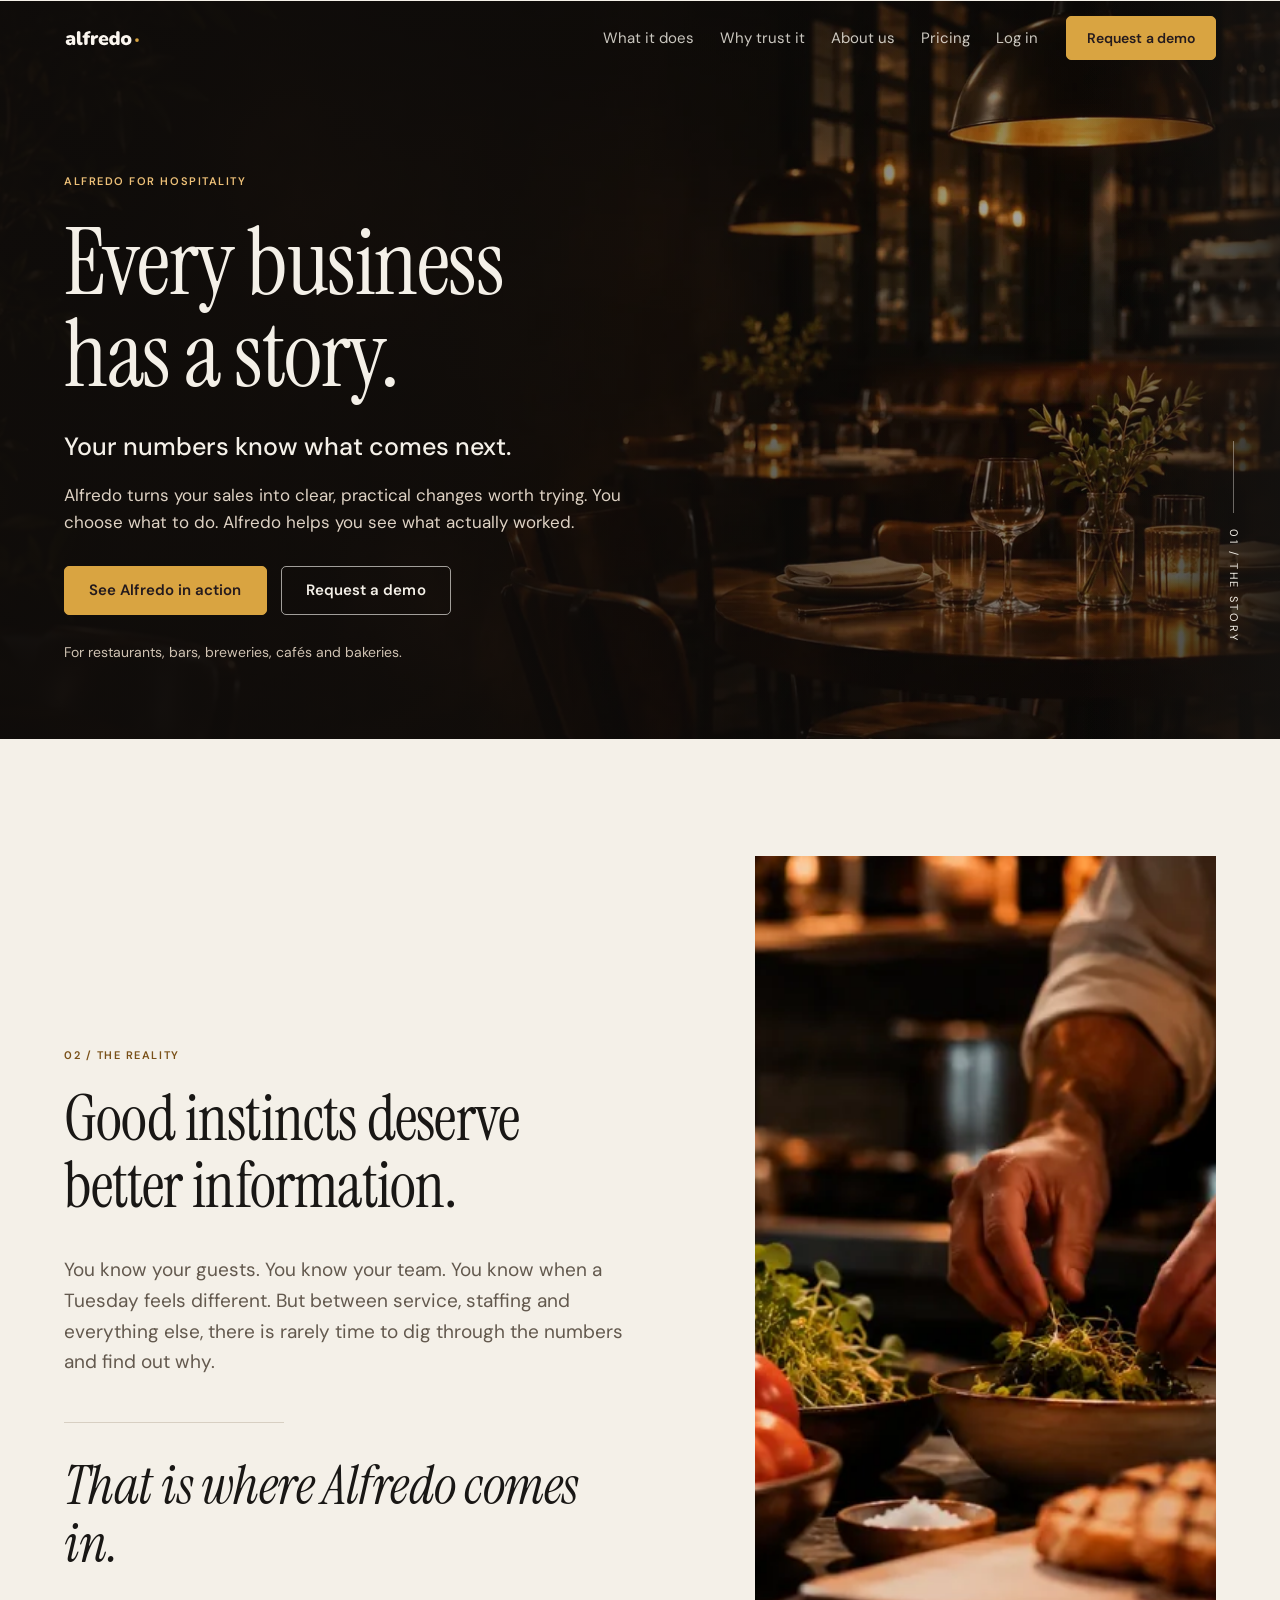
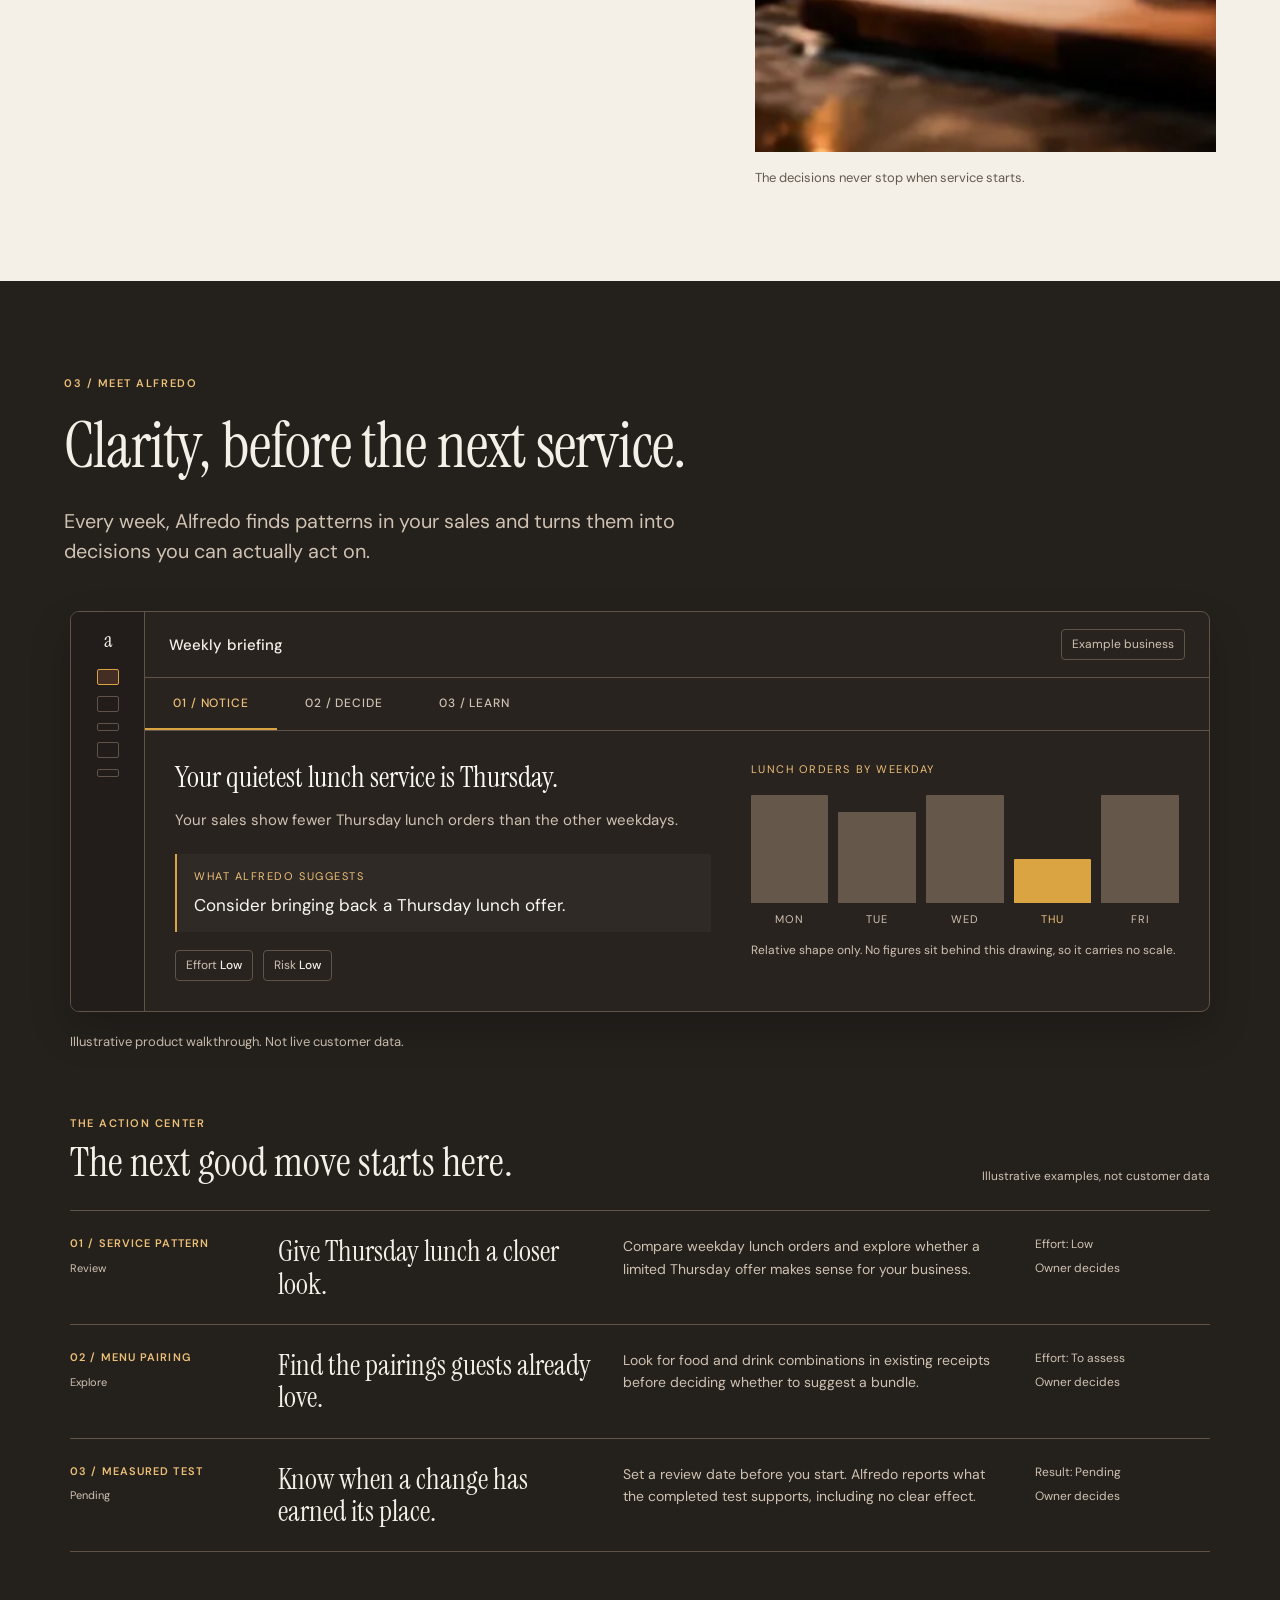
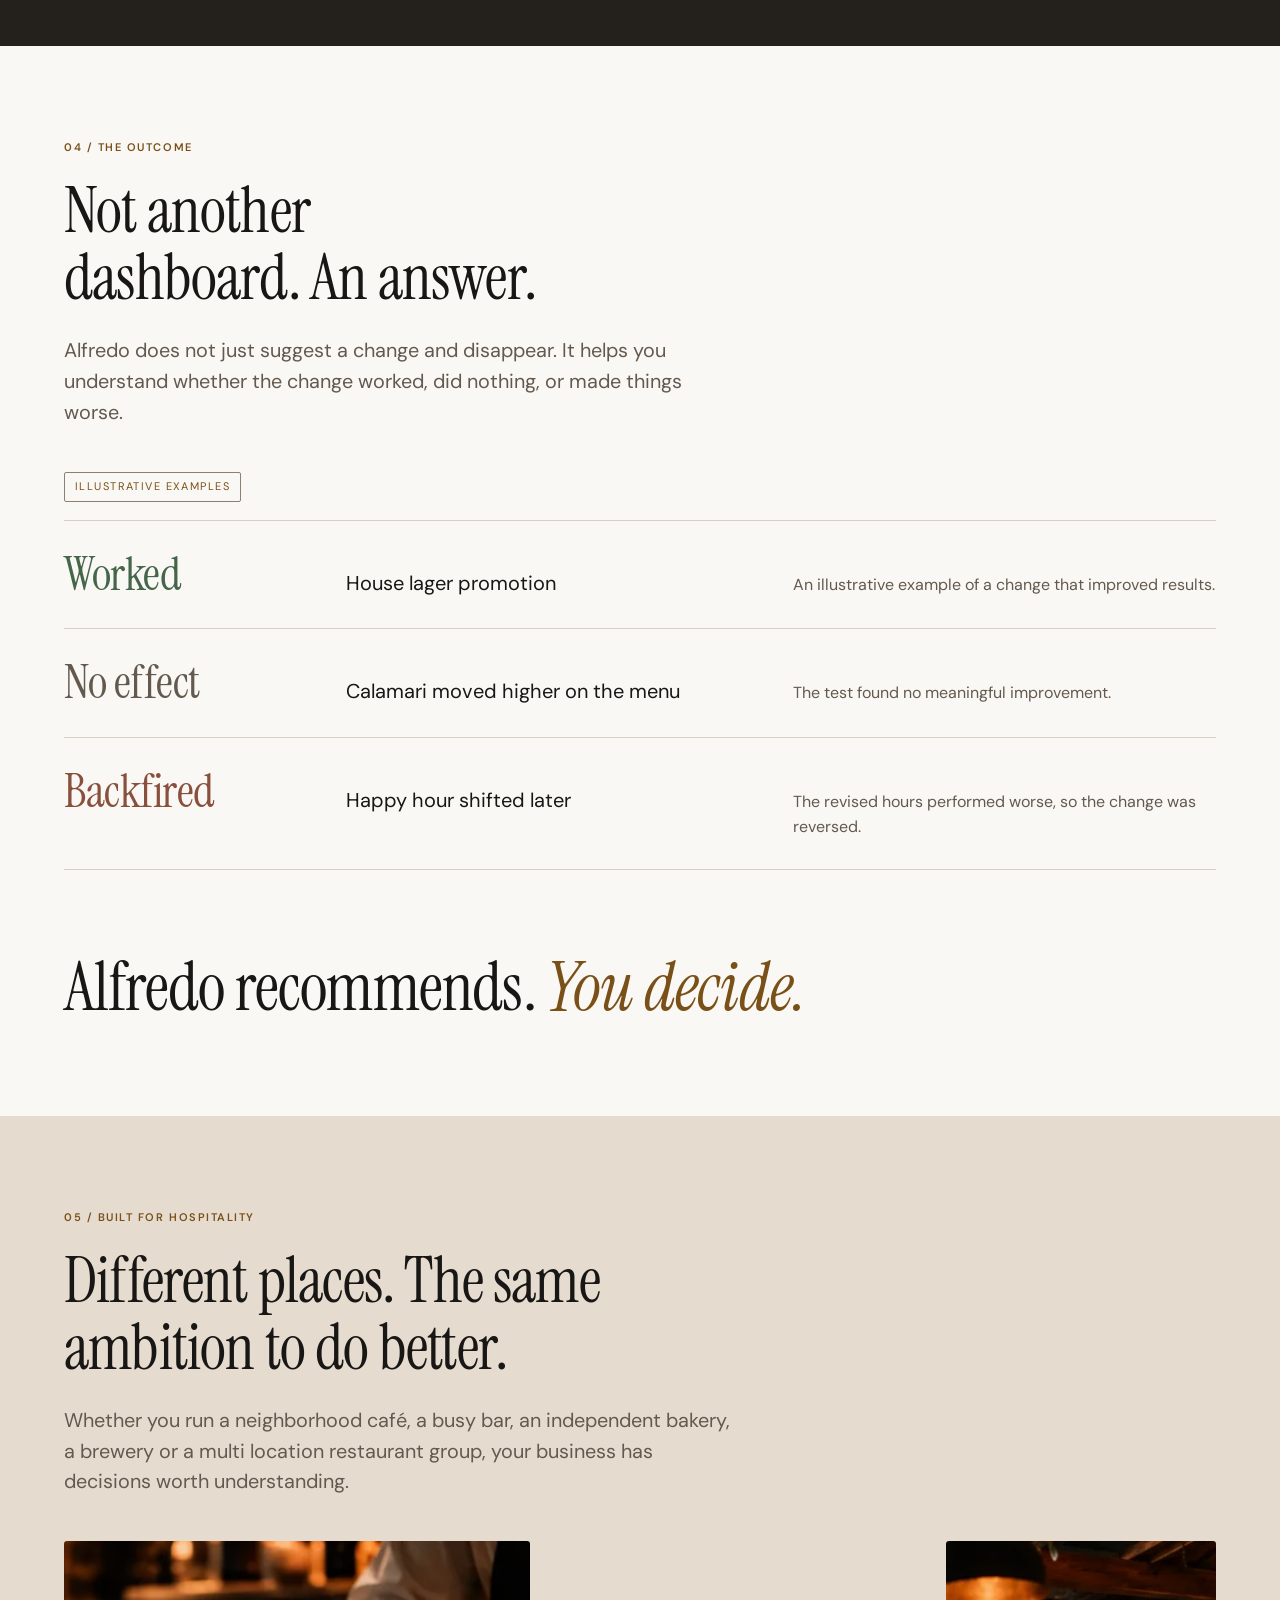
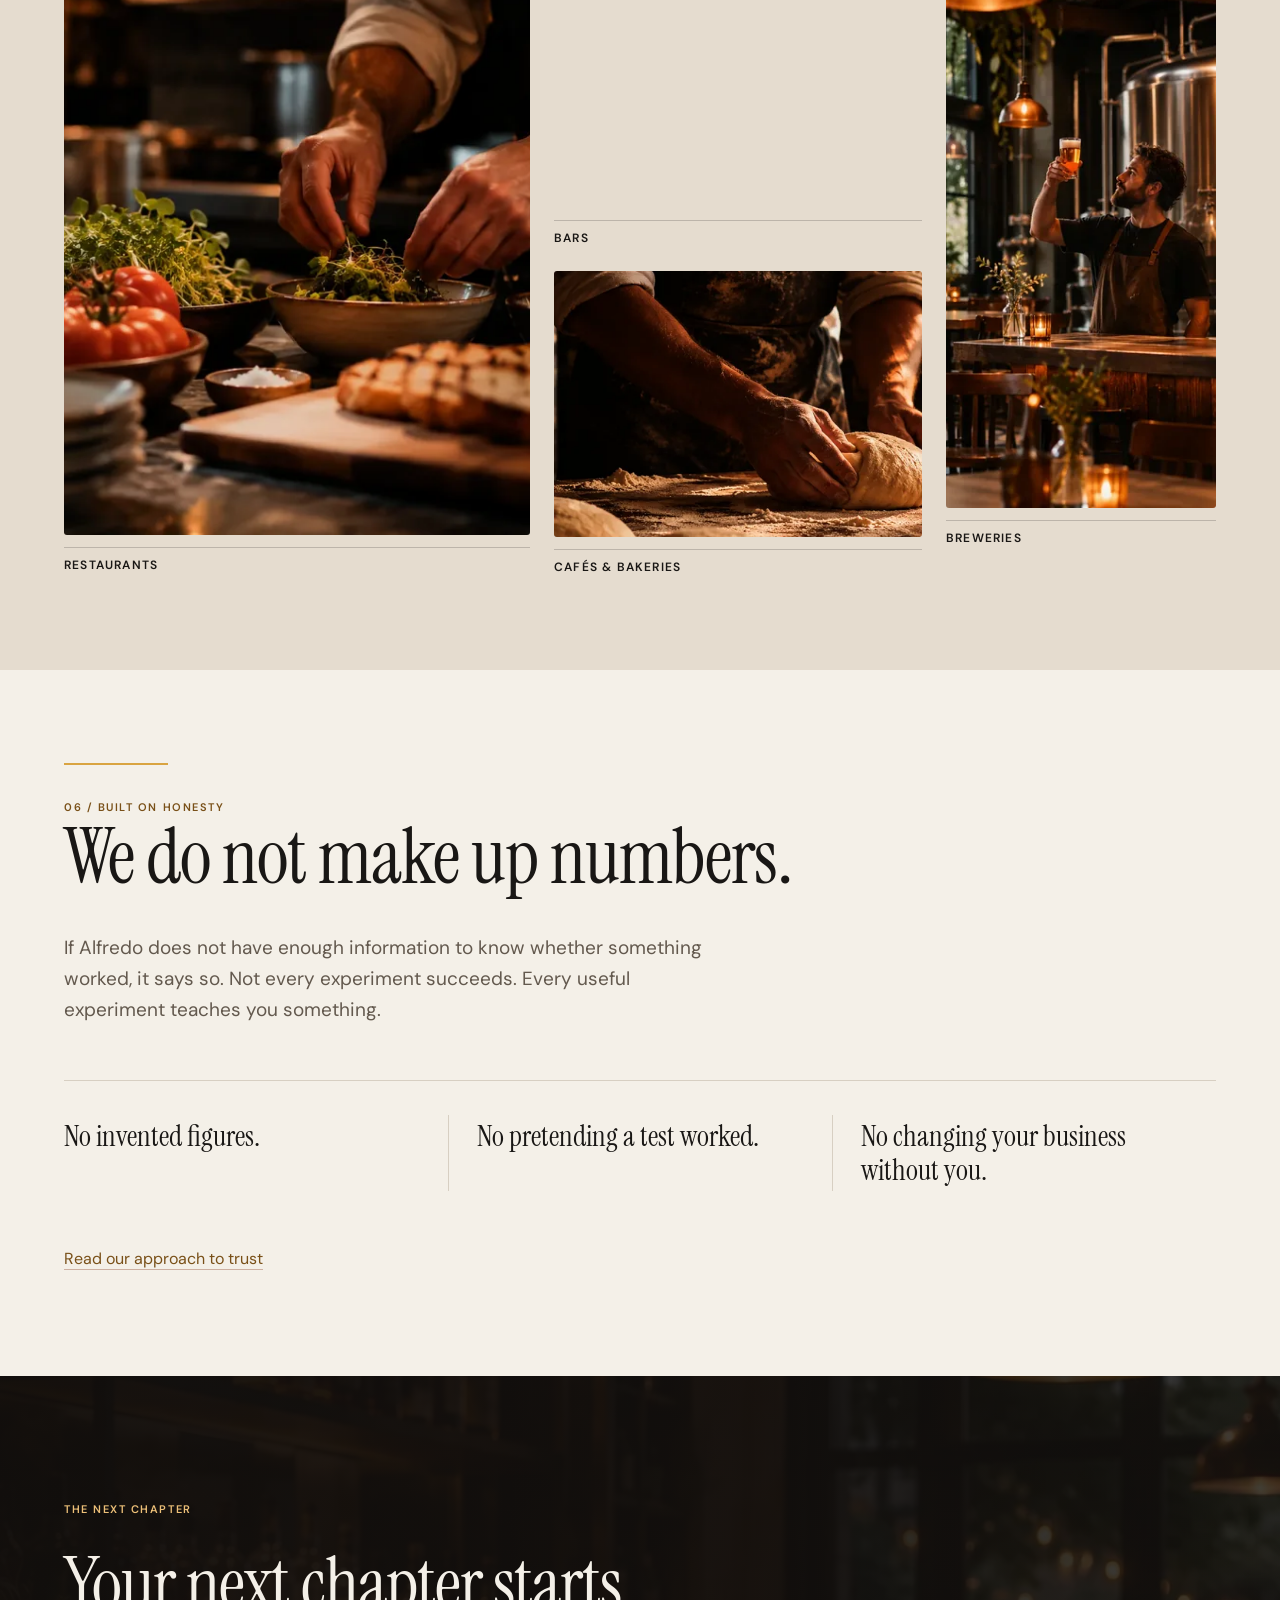
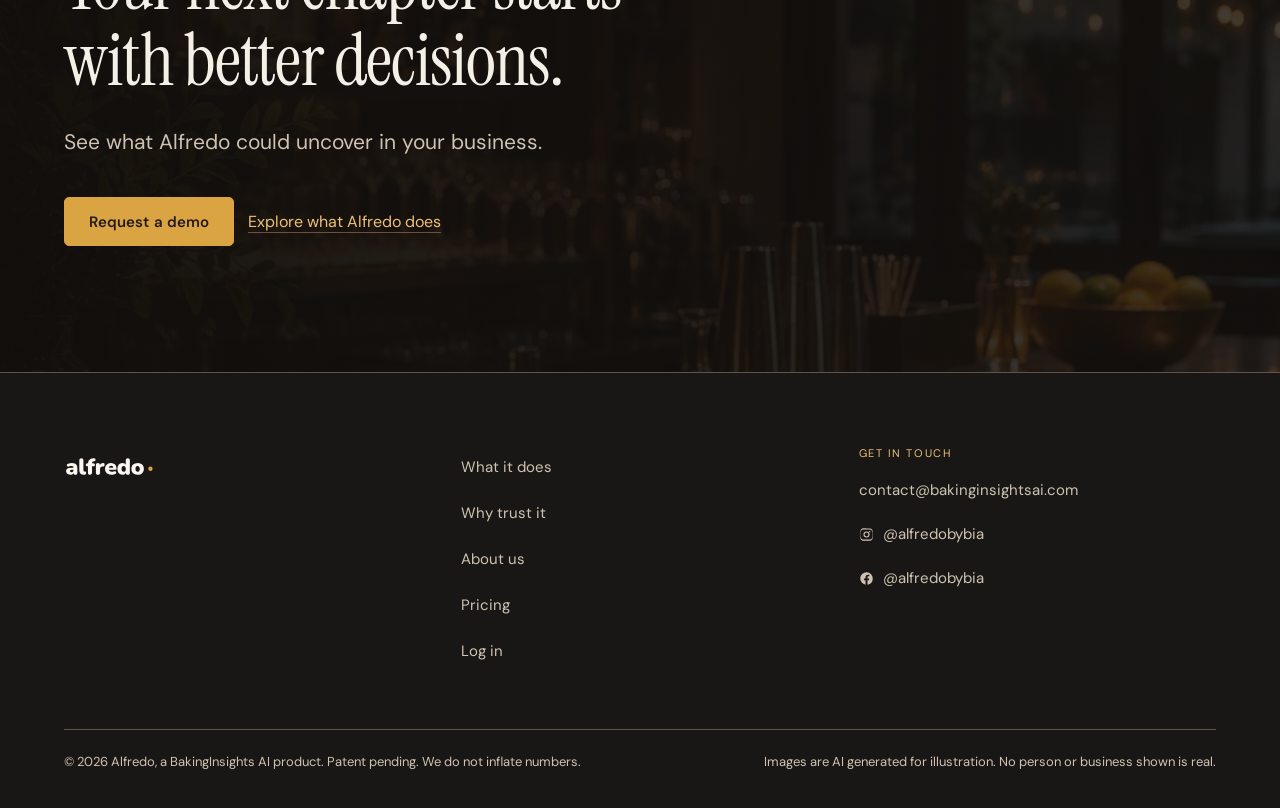
==== commit 1b9e2e8f: "Copy: the owner chooses the review window, never a fixed four weeks Promoted from staging 644c95c. T" ====
--- a/index.html
+++ b/index.html
@@ -154,7 +154,7 @@
                   <div><dt>Why this was suggested</dt><dd>Thursday lunch has been your quietest weekday service for several weeks running, and nothing on the menu changed in that time.</dd></div>
                   <div><dt>What you could try</dt><dd>A set lunch on Thursdays only, at the price you already use the rest of the week.</dd></div>
                   <div><dt>What to watch</dt><dd>Whether Thursday covers come up without pulling guests off the other weekdays.</dd></div>
-                  <div><dt>When to review</dt><dd>Four weeks from the day you start.</dd></div>
+                  <div><dt>When to review</dt><dd>The date you choose. Alfredo suggests one, and you can make it shorter or longer.</dd></div>
                 </dl>
               </div>
               <div class="pui-aside">
@@ -171,12 +171,12 @@
             <div class="pui-split">
               <div>
                 <h4 class="pui-h">See what happened.</h4>
-                <p class="pui-p">Four weeks on, Alfredo comes back with one of three answers. It is as willing to tell you the change did nothing as to tell you it worked.</p>
+                <p class="pui-p">On the date you chose, Alfredo comes back with one of three answers. It is as willing to tell you the change did nothing as to tell you it worked.</p>
                 <div class="pui-field">
-                  <p class="pui-label">What the four weeks said</p>
-                  <p class="pui-rec">The Thursday lunch offer ran for four weeks. Thursday covers came up and held, and the other weekdays did not fall. After what you would have made anyway.</p>
+                  <p class="pui-label">What the test said</p>
+                  <p class="pui-rec">The Thursday lunch offer ran for five weeks. Thursday covers came up and held, and the other weekdays did not fall. After what you would have made anyway.</p>
                 </div>
-                <p class="pui-caption" style="margin-top:16px">If four weeks is not enough to call it, Alfredo says so rather than guess.</p>
+                <p class="pui-caption" style="margin-top:16px">If the time you chose is not enough to call it, Alfredo says so rather than guess.</p>
               </div>
               <ul class="pui-verdicts">
                 <li class="pui-verdict is-result">
--- a/gloss-v6.css
+++ b/gloss-v6.css
@@ -1,434 +1,575 @@
-/* ALFREDO V6 — Warm Obsidian / Amber Glass
-   Reviewed against v5/index.html and v5/alfredo.css on 2026-11-14.
-   Layer AFTER alfredo.css on ALL five v5 pages.
-   Keep as a separate experimental stylesheet until screenshots pass QA.
-   No external libraries, new fonts or unlicensed imagery required.
+/*
+  ALFREDO — EDITORIAL VISUAL REFINEMENT (V7)
+  CSS-only review branch. All HTML, copy, claims, logos, routes and forms
+  intentionally remain unchanged. This stylesheet replaces the experimental
+  glossy V6 override while retaining the existing alfredo.css foundation.
+
+  The permanent follow-up is to consolidate these accepted rules into
+  alfredo.css after the separately edited content has settled.
 */
+
+/* Brand: hospitality warmth, editorial restraint and clear hierarchy. */
 :root {
-  --paper: #f3e9d8;
-  --paper-light: #fbf5ea;
-  --sand: #e5dccf; /* Keep supporting-page cream sections legible; homepage gallery is scoped dark below. */
-  --ink: #1a1512;
-  --charcoal: #18120f;
-  --surface-dark: #261c17;
-  --copper: #d99a3e;
-  --copper-light: #f1bb70;
-  --copper-deep: #82501d;
-  --copper-fill: #d99a3e;
-  --muted-light: #d2c3b2;
-  --muted-dark: #62564b;
-  --line-light: #d6c8b7;
-  --line-dark: #664a35;
-  --edge-dark: #957353;
-  --edge-light: #8c7966;
-  --content-max: 1232px;
-  --gutter-desktop: 52px;
-  --section: 88px;
-  --glass-1: rgba(255, 238, 211, .13);
-  --glass-2: rgba(255, 238, 211, .045);
-  --glass-edge: rgba(247, 207, 149, .27);
-  --shadow-amber: 0 28px 75px rgba(7, 4, 2, .45), 0 0 52px rgba(199, 118, 41, .065);
-}
-
-/* 01. RHYTHM — edit the actual causes of the v5 empty-space problem. */
-.section { padding-block: clamp(60px, 6.6vw, 88px); }
-.section-tight { padding-block: clamp(46px, 5vw, 68px); }
-.tension-space { display: none !important; }
+  --paper: #F4F0E8;
+  --paper-light: #FAF8F4;
+  --sand: #E5DCCF;
+  --ink: #191715;
+  --charcoal: #24201C;
+  --surface-dark: #2D2722;
+  --copper: #D9A441;
+  --copper-light: #EDC078;
+  --copper-deep: #795018;
+  --copper-fill: #D9A441;
+  --muted-light: #CFC2B2;
+  --muted-dark: #63594E;
+  --line-light: #D7CFC2;
+  --line-dark: #605449;
+  --edge-light: #8E8070;
+  --edge-dark: #8D7966;
+  --content-max: 1320px;
+  --section: 104px;
+}
+
+/* Section pacing; a deliberate mix of light and dark environments. */
+.section { padding-block: clamp(76px, 7.3vw, 104px); }
+.section-tight { padding-block: clamp(58px, 5.3vw, 78px); }
+.paper { background: var(--paper); color: var(--ink); }
+.paper-light { background: var(--paper-light); color: var(--ink); }
+.sand { background: var(--sand); color: var(--ink); }
+.dark { background: var(--charcoal); color: var(--paper); }
+.darkest { background: var(--ink); color: var(--paper); }
+.tension-space { display: none; }
 .tension-grid { align-items: center; }
-.tension-fig { margin-top: 14px; }
-.tension-copy .eyebrow { margin-bottom: 19px; }
-.tension-copy .h2 { margin-bottom: 22px; }
-.tension-copy .rule { margin: 25px 0 20px; }
-.reveal-head, .proof-head, .places-head { margin-bottom: 34px; }
-.reveal-head .eyebrow, .proof-head .eyebrow, .places-head .eyebrow { margin-bottom: 16px; }
-.reveal-head .h2, .proof-head .h2, .places-head .h2 { margin-bottom: 16px; }
-.proof-statement { margin-top: 42px; }
-.trust-list { margin-top: 35px; padding-top: 18px; }
-.trust-head .h2 { margin-bottom: 22px; }
-.trust-accent { margin-bottom: 18px; }
-.trust-more { margin-top: 28px; }
-.pagehead { padding-block: 78px 70px; }
-
-/* 02. TYPOGRAPHY — keep the site's excellent self-hosted fonts. */
-.display { font-size: clamp(64px, 7.65vw, 112px); letter-spacing: -.023em; }
-.h2 { font-size: clamp(45px, 4.95vw, 75px); letter-spacing: -.021em; }
-.h3 { font-size: clamp(32px, 3.1vw, 46px); }
-.lead { font-size: clamp(18px, 1.65vw, 21px); max-width: 31em; }
-.eyebrow { font-size: 11px; letter-spacing: .21em; font-weight: 600; }
-
-/* 03. GLASS NAVIGATION — warm, translucent, not a flat black strip. */
+.tension-fig { margin-top: 24px; }
+.reveal-head, .proof-head, .places-head { margin-bottom: 44px; }
+.tension-copy .eyebrow,
+.reveal-head .eyebrow,
+.proof-head .eyebrow,
+.places-head .eyebrow { margin-bottom: 20px; }
+
+/* Designed type rather than oversized, uniformly balanced headlines. */
+.display {
+  letter-spacing: -.014em;
+  line-height: 1.02;
+}
+.h2 {
+  font-size: clamp(44px, 4.9vw, 76px);
+  line-height: 1.07;
+  letter-spacing: -.013em;
+}
+.h3 {
+  font-size: clamp(29px, 2.8vw, 42px);
+  line-height: 1.12;
+}
+.lead { font-size: clamp(17px, 1.55vw, 20px); line-height: 1.55; }
+.eyebrow { font-size: 11px; font-weight: 600; letter-spacing: .14em; }
+.body { line-height: 1.65; }
+
+/* The supporting-page headings were stuck at 60px on phones because this
+   higher-specificity selector beat the generic mobile .display rule. */
+.pagehead {
+  background: var(--ink);
+  padding-block: clamp(62px, 6.5vw, 92px);
+}
+.pagehead-copy { grid-column: 1 / span 8; }
+.pagehead:not(:has(.pagehead-fig)) .pagehead-copy { grid-column: 1 / span 10; }
+.pagehead-fig { grid-column: 9 / -1; }
+.pagehead .display {
+  font-size: clamp(49px, 5.25vw, 76px);
+  line-height: 1.075;
+  letter-spacing: -.012em;
+  text-wrap: wrap;
+  max-width: 100%;
+  margin-bottom: 24px;
+}
+.pagehead .lead {
+  font-size: clamp(17px, 1.7vw, 20px);
+  line-height: 1.58;
+  max-width: 35em;
+}
+.pagehead .actions { margin-top: 28px; }
+.pagehead .eyebrow { margin-bottom: 20px; }
+
+/* Genuine visual hierarchy, not reflective pill buttons. */
+.btn {
+  min-height: 49px;
+  padding-inline: 24px;
+  border-radius: 5px;
+  border: 1px solid var(--copper-fill);
+  background: var(--copper-fill);
+  color: #241A1D;
+  font-size: 15px;
+  font-weight: 600;
+  box-shadow: none;
+  text-shadow: none;
+  transform: none;
+  transition: background-color .18s ease, border-color .18s ease, color .18s ease;
+}
+.btn::before { content: none; }
+.btn:hover {
+  background: #E7B75F;
+  border-color: #E7B75F;
+  color: #241A1D;
+  box-shadow: none;
+  transform: none;
+}
+.btn-ghost {
+  background: transparent;
+  color: var(--ink);
+  border-color: var(--edge-light);
+  box-shadow: none;
+  -webkit-backdrop-filter: none;
+  backdrop-filter: none;
+}
+.btn-ghost:hover {
+  background: rgba(25,23,21,.04);
+  border-color: var(--ink);
+  color: var(--ink);
+}
+.hero .btn-ghost, .dark .btn-ghost, .darkest .btn-ghost, .pagehead .btn-ghost {
+  background: transparent;
+  color: var(--paper);
+  border-color: rgba(250,248,244,.62);
+}
+.hero .btn-ghost:hover, .dark .btn-ghost:hover, .darkest .btn-ghost:hover, .pagehead .btn-ghost:hover {
+  background: rgba(250,248,244,.07);
+  color: var(--paper);
+  border-color: var(--paper);
+}
+
+/* Navigation remains unobtrusive and the supplied logo is untouched. */
 .nav {
-  background: rgba(21, 16, 13, .78);
-  -webkit-backdrop-filter: blur(20px) saturate(145%);
-  backdrop-filter: blur(20px) saturate(145%);
-  border-bottom: 1px solid rgba(240, 192, 122, .22);
-  box-shadow: 0 8px 28px rgba(5,3,2,.18);
-}
-.nav-links a { transition: color .2s ease; }
+  background: var(--ink);
+  border-bottom: 1px solid rgba(250,248,244,.13);
+  box-shadow: none;
+  -webkit-backdrop-filter: none;
+  backdrop-filter: none;
+}
+body.hero-nav .nav {
+  background: transparent;
+  border-bottom-color: transparent;
+}
+.nav-links a { transition: color .18s ease; }
 .nav-links a:hover { color: var(--copper-light); }
 
-/* 04. GOLD BUTTONS — small highlights and depth, no artificial neon. */
-.btn {
-  position: relative; overflow: hidden; isolation: isolate;
-  border-radius: 11px; min-height: 50px; padding-inline: 25px;
-  background: linear-gradient(155deg,#f3c87f 0%,#dfa144 47%,#c48430 100%);
-  border: 1px solid rgba(255,222,158,.7);
-  color: #27180d;
-  font-weight: 700;
-  box-shadow: inset 0 1px 0 rgba(255,248,227,.72), inset 0 -1px 0 rgba(104,57,14,.35),
-              0 9px 24px rgba(5,3,2,.24), 0 4px 22px rgba(206,127,41,.15);
-  transition: transform .22s ease, box-shadow .22s ease, filter .22s ease;
-}
-.btn::before {
-  content: ''; position: absolute; inset: 0 0 51%; pointer-events: none;
-  background: linear-gradient(180deg,rgba(255,255,255,.26),rgba(255,255,255,0));
-  z-index: -1;
-}
-.btn:hover {
-  transform: translateY(-2px);
-  background: linear-gradient(155deg,#ffd597,#e9b05b 49%,#c98a36);
-  border-color: #f8d59c;
-  box-shadow: inset 0 1px 0 rgba(255,249,224,.86), 0 14px 32px rgba(5,3,2,.28),
-              0 7px 30px rgba(218,155,70,.22);
-}
-.btn:active { transform: translateY(0); }
-.btn-ghost {
-  background: rgba(47,34,23,.045);
-  color: #2a1b11;
-  border: 1px solid rgba(69,44,25,.48);
-  box-shadow: inset 0 1px 0 rgba(255,255,255,.20), 0 7px 26px rgba(0,0,0,.07);
-  -webkit-backdrop-filter: blur(12px); backdrop-filter: blur(12px);
-}
-.dark .btn-ghost, .darkest .btn-ghost, .hero .btn-ghost, .pagehead .btn-ghost {
-  background: rgba(255,247,232,.075); color:#fcf0df;
-  border-color: rgba(246,208,153,.42);
-  box-shadow: inset 0 1px 0 rgba(255,255,255,.10), 0 7px 26px rgba(0,0,0,.14);
-}
-.btn-ghost::before { display: none; }
-.btn-ghost:hover { background: rgba(47,34,23,.10); border-color: rgba(69,44,25,.70); }
-.dark .btn-ghost:hover, .darkest .btn-ghost:hover, .hero .btn-ghost:hover, .pagehead .btn-ghost:hover {
-  background: rgba(255,247,232,.14); border-color: rgba(250,216,166,.78);
-}
-
-/* 05. HERO — retain hospitality photo, reveal more of its atmosphere. */
-.hero { min-height: clamp(650px, 83svh, 805px); padding-block: calc(var(--nav-h) + 38px) 72px; }
-.hero-photo img { object-position: 68% 48%; }
+/* Hero: let the atmosphere and the statement do the work. */
+.hero {
+  min-height: clamp(620px, 82svh, 780px);
+  padding-block: calc(var(--nav-h) + 46px) 76px;
+}
+.hero-photo img { object-position: 70% 46%; }
 .hero-veil {
   background:
-    radial-gradient(ellipse 58% 62% at 77% 26%, rgba(232,147,64,.13), transparent 72%),
-    linear-gradient(94deg,rgba(16,11,9,.98) 0%,rgba(16,11,9,.89) 28%,rgba(16,11,9,.43) 63%,rgba(16,11,9,.13) 100%),
-    linear-gradient(180deg,rgba(13,9,8,.50),transparent 24%,transparent 65%,rgba(13,9,8,.70));
-}
-.hero-veil::after { display: none; }
-.hero-inner { padding-inline: max(var(--gutter), calc((100vw - 1240px)/2)); }
-.hero-copy { max-width: 760px; }
-.hero .display { text-shadow: 0 9px 44px rgba(0,0,0,.42); }
-.hero-sub { font-family: var(--serif); font-size: clamp(26px,2.5vw,38px); color: #f4c47f; max-width: 620px; margin-bottom: 17px; }
-.hero-body { max-width: 490px; color: #e8ded1; }
+    linear-gradient(94deg,
+      rgba(15,12,10,.96) 0%,
+      rgba(15,12,10,.88) 32%,
+      rgba(15,12,10,.45) 68%,
+      rgba(15,12,10,.13) 100%),
+    linear-gradient(180deg, rgba(15,12,10,.42), transparent 25%, rgba(15,12,10,.42));
+}
+.hero-inner { padding-inline: max(var(--gutter), calc((100vw - 1220px)/2)); }
+.hero-copy { max-width: 720px; }
+.hero .display {
+  font-size: clamp(66px, 7.25vw, 106px);
+  line-height: .99;
+  letter-spacing: -.016em;
+  text-shadow: none;
+}
+.hero-sub {
+  font-family: var(--sans);
+  font-size: clamp(20px, 2vw, 25px);
+  line-height: 1.35;
+  font-weight: 500;
+  color: var(--paper);
+  max-width: 27em;
+  margin-bottom: 18px;
+}
+.hero-body { max-width: 34em; color: #DED2C4; }
 .hero .actions { margin-top: 29px; }
-.hero-note { margin-top: 22px; }
-.hero-chapter { color: rgba(255,236,211,.78); }
-
-/* 06. STORY / TENSION — replace clinical white with deep, tonal warmth. */
-section.paper:has(.tension-grid) {
-  background:
-    radial-gradient(ellipse 50% 78% at 78% 47%, rgba(160,103,49,.15),transparent 70%),
-    linear-gradient(135deg,#241913,#1b1410 72%);
-  color: #f3e9d8;
-}
+.hero-note { color: var(--muted-light); }
+
+/* The human story is editorial, not a glowing dark feature block. */
+section.paper:has(.tension-grid) { background: var(--paper); color: var(--ink); }
 section.paper:has(.tension-grid) .tension-copy .body,
-section.paper:has(.tension-grid) .tension-cap { color: #ccbdac; }
-section.paper:has(.tension-grid) .tension-copy .rule { border-color: rgba(237,197,140,.28); }
-section.paper:has(.tension-grid) .tension-close { color: #f1bb70; }
+section.paper:has(.tension-grid) .tension-cap { color: var(--muted-dark); }
+section.paper:has(.tension-grid) .tension-close { color: var(--ink); }
+section.paper:has(.tension-grid) .tension-copy .rule { border-color: var(--line-light); }
 section.paper:has(.tension-grid) .tension-fig {
+  border: 0;
+  border-radius: 0;
+  overflow: visible;
+  box-shadow: none;
+}
+section.paper:has(.tension-grid) .tension-fig img { aspect-ratio: 4 / 4.9; }
+
+/* The software demonstration is the main act: calm, solid and legible. */
+.section.dark:has(.pui-shell) { background: var(--charcoal); }
+.pui-shell, .pui-disclosure {
+  width: min(100%, 1140px);
+  margin-inline: auto;
+}
+.pui {
   position: relative;
-  border: 1px solid rgba(253,202,126,.21); border-radius: 18px;
   overflow: hidden;
-  box-shadow: 0 30px 76px rgba(0,0,0,.30), 0 0 38px rgba(221,139,55,.07);
-}
-section.paper:has(.tension-grid) .tension-fig img { display:block; aspect-ratio: 4/4.45; }
-section.paper:has(.tension-grid) .tension-cap { padding: 0 20px 18px; margin-top: 12px; }
-
-/* 07. THE PRODUCT — glossy smoked glass, clearly the hero of the page. */
-.section.dark:has(.pui-shell) {
-  background:
-    radial-gradient(ellipse 58% 55% at 56% 55%,rgba(151,91,38,.20),transparent 75%),
-    linear-gradient(155deg,#100e0b,#231811 75%);
-}
-.pui-shell, .pui-disclosure { width: min(100%, 1140px); margin-inline: auto; }
-.pui {
-  position: relative; isolation: isolate; overflow: hidden;
-  border-radius: 20px; border: 1px solid var(--glass-edge);
-  background: linear-gradient(143deg,rgba(76,56,43,.92),rgba(25,20,17,.97) 48%,rgba(28,21,16,.96));
-  color: #f3e9d8;
-  box-shadow: var(--shadow-amber), inset 0 1px 0 rgba(255,236,196,.21),
-              inset 1px 0 0 rgba(255,241,217,.065);
-}
-.pui::before {
-  content: ''; position: absolute; inset: 0; pointer-events: none;
-  background: radial-gradient(ellipse 65% 28% at 55% -7%, rgba(248,198,129,.16), transparent 75%);
-  z-index: -1;
-}
-.pui-rail {
-  background: linear-gradient(180deg,rgba(255,237,199,.065),rgba(0,0,0,.18));
-  border-right-color: rgba(255,221,176,.13);
-}
-.pui-head { padding: 22px 28px; border-bottom-color: rgba(248,206,146,.17); }
-.pui-biz, .pui-meta span { background: rgba(255,255,255,.04); border-color: rgba(255,228,184,.20); border-radius: 9px; }
-.pui-tabs { border-bottom-color: rgba(250,212,155,.19); }
-.pui-tab[aria-selected='true'] { color: #ffdb9e; border-bottom-color: #d99a3e; background: rgba(221,156,68,.08); }
-.pui-panel { padding: 34px 32px 38px; }
-.pui-h { color: #fcf1e3; }
-.pui-label, .pui-dl dt, .pui-verdict em { color: #f1bb70; }
-.pui-rec { border-left-color:#e4ac5c; }
+  border: 1px solid #605347;
+  border-radius: 9px;
+  background: #29231F;
+  color: var(--paper);
+  box-shadow: 0 18px 42px rgba(0,0,0,.18);
+}
+.pui::before { content: none; }
+.pui-rail { background: #221D1A; border-right-color: var(--line-dark); }
+.pui-head { border-bottom-color: var(--line-dark); }
+.pui-biz, .pui-meta span {
+  border-radius: 4px;
+  border-color: var(--line-dark);
+  background: transparent;
+}
+.pui-tabs { border-bottom-color: var(--line-dark); }
+.pui-tab {
+  white-space: normal;
+  border-radius: 0;
+  letter-spacing: .075em;
+}
+.pui-tab[aria-selected="true"] {
+  background: transparent;
+  color: var(--copper-light);
+  border-bottom-color: var(--copper);
+}
+.pui-panel { padding: 30px; }
+.pui-h { color: var(--paper-light); }
+.pui-label, .pui-dl dt, .pui-verdict em { color: var(--copper-light); }
 .pui-field {
-  border: 1px solid rgba(249,213,155,.16); border-radius: 12px;
-  padding: 18px 20px;
-  background: linear-gradient(145deg,rgba(244,195,120,.085),rgba(255,255,255,.025));
-}
-.pui-rec { padding-left: 13px; }
+  border: 0;
+  border-left: 2px solid var(--copper);
+  background: rgba(255,255,255,.035);
+  padding: 14px 17px;
+  border-radius: 0;
+}
+.pui-rec { padding: 0; border-left: 0; }
 .pui-aside {
-  border: 1px solid rgba(246,208,153,.24); border-radius: 14px;
-  background: linear-gradient(140deg,rgba(255,255,255,.08),rgba(255,255,255,.022));
-  box-shadow: inset 0 1px 0 rgba(255,255,255,.09);
-}
-.pui-verdict { border-radius: 10px; border-color: rgba(248,214,157,.18); background: rgba(255,255,255,.035); }
-.pui-verdict.is-result { border-color: rgba(226,162,82,.58); background: rgba(217,154,62,.13); }
-.pui-btn-go { color: #25170d; border-radius: 9px; background: linear-gradient(155deg,#f2bd6f,#d99a3e); font-weight: 700; }
-.pui-btn-no { border-radius: 9px; border-color: rgba(252,222,177,.34); }
-
-/* 08. OUTCOME — turn three ruled paragraphs into a confident glass ledger. */
-.section.paper-light:has(.ledger) {
-  color: #f3e9d8;
-  background: radial-gradient(ellipse 80% 70% at 20% 5%,rgba(123,72,38,.22),transparent),#1e1612;
-}
-.section.paper-light:has(.ledger) .proof-head .lead { color:#d5c4b3; }
-.section.paper-light:has(.ledger) .ledger { border-top: 0; display:grid; gap:14px; }
+  border: 1px solid var(--line-dark);
+  border-radius: 6px;
+  background: #332B26;
+  box-shadow: none;
+}
+.pui-verdict { background: transparent; border-color: var(--line-dark); border-radius: 4px; }
+.pui-verdict.is-result { background: rgba(217,164,65,.08); border-color: #B98B45; }
+.pui-btn-go { background: var(--copper-fill); color: #241A1D; border-radius: 4px; }
+.pui-btn-no { border-color: var(--edge-dark); border-radius: 4px; }
+.pui-chart i, .pui-chart li.short i {
+  background: #65584B;
+  border-radius: 1px 1px 0 0;
+  box-shadow: none;
+}
+.pui-chart li.short i { background: var(--copper); }
+
+/* Preserve all Action Center copy, but remove the repeated floating cards.
+   It now reads like a compact editorial evidence index. */
+.v6-action-center { width: min(100%, 1140px); margin: 62px auto 0; padding: 0; }
+.v6-action-top {
+  display: flex;
+  justify-content: space-between;
+  align-items: end;
+  gap: 20px;
+  margin-bottom: 24px;
+}
+.v6-action-top .eyebrow { color: var(--copper-light); margin-bottom: 8px; }
+.v6-action-top h3 {
+  font-family: var(--serif);
+  font-size: clamp(30px, 3.2vw, 44px);
+  font-weight: 400;
+  line-height: 1.12;
+}
+.v6-demo-label { font-size: 12px; color: var(--muted-light); }
+.v6-action-grid { display: grid; grid-template-columns: 1fr; border-top: 1px solid var(--line-dark); }
+.v6-action-card {
+  display: grid;
+  grid-template-columns: minmax(128px,.95fr) minmax(180px,1.65fr) minmax(210px,2fr) minmax(125px,.9fr);
+  align-items: start;
+  gap: 24px;
+  min-height: 0;
+  padding: 24px 0;
+  margin: 0;
+  border: 0;
+  border-bottom: 1px solid var(--line-dark);
+  border-radius: 0;
+  background: transparent;
+  box-shadow: none;
+  transform: none;
+  transition: none;
+}
+.v6-action-card::before { content: none; }
+.v6-action-card:hover { transform: none; box-shadow: none; }
+.v6-action-card header { display: grid; gap: 7px; margin: 0; }
+.v6-action-card .v6-card-id {
+  font-family: var(--sans);
+  font-size: 11px;
+  font-weight: 600;
+  text-transform: uppercase;
+  letter-spacing: .1em;
+  color: var(--copper-light);
+}
+.v6-action-card .v6-pill {
+  display: inline-block;
+  justify-self: start;
+  font-size: 11px;
+  padding: 0;
+  color: var(--muted-light);
+  background: none;
+  border: 0;
+  border-radius: 0;
+}
+.v6-action-card h4 {
+  font-family: var(--serif);
+  font-size: clamp(24px,2.3vw,32px);
+  line-height: 1.1;
+  font-weight: 400;
+  color: var(--paper);
+  margin: 0;
+}
+.v6-action-card p { max-width: 38ch; margin: 0; font-size: 14px; line-height: 1.6; color: var(--muted-light); }
+.v6-action-card footer {
+  display: grid;
+  align-items: start;
+  gap: 5px;
+  margin: 0;
+  padding: 0;
+  border: 0;
+  font-size: 12px;
+  color: var(--muted-light);
+}
+.v6-action-card footer span + span::before { content: none; }
+
+/* Outcomes are ruled evidence rows, not glossy, rounded revenue cards. */
+.section.paper-light:has(.ledger) { background: var(--paper-light); color: var(--ink); }
+.section.paper-light:has(.ledger) .proof-head .lead { color: var(--muted-dark); }
+.section.paper-light:has(.ledger) .ledger {
+  display: block;
+  border-top: 1px solid var(--line-light);
+}
 .section.paper-light:has(.ledger) .ledger-row {
-  align-items:center; padding: 27px 30px; border: 1px solid rgba(248,206,147,.20);
-  border-radius: 16px;
-  background: linear-gradient(105deg,rgba(247,198,133,.09),rgba(255,255,255,.026) 68%);
-  box-shadow: inset 0 1px 0 rgba(255,255,255,.09), 0 10px 24px rgba(0,0,0,.12);
-}
-.section.paper-light:has(.ledger) .ledger-why { color: #d4c4b4; }
-.section.paper-light:has(.ledger) .ledger-worked { color: #a9d1a3; }
-.section.paper-light:has(.ledger) .ledger-none { color: #e1c9a9; }
-.section.paper-light:has(.ledger) .ledger-back { color: #f1ac9c; }
-.section.paper-light:has(.ledger) .proof-statement em { color:#efb76b; }
-.section.paper-light:has(.ledger) .tag-sample { color: #f5c283; border-color: rgba(241,187,112,.45); }
-
-/* 09. HOSPITALITY PHOTO GALLERY — cinematic overlay, confident typography. */
-.section.sand:has(.places) {
-  background: linear-gradient(180deg,#322219,#241913 75%,#211711);
-  color: #f3e9d8;
-}
-.section.sand:has(.places) .places-head .lead { color:#d9c6b2; }
-.places { gap:18px; }
-.place { position:relative; isolation:isolate; }
+  align-items: baseline;
+  gap: 24px;
+  padding: 30px 0;
+  border: 0;
+  border-bottom: 1px solid var(--line-light);
+  border-radius: 0;
+  background: none;
+  box-shadow: none;
+}
+.section.paper-light:has(.ledger) .ledger-why { color: var(--muted-dark); }
+.section.paper-light:has(.ledger) .ledger-worked { color: #45664A; }
+.section.paper-light:has(.ledger) .ledger-none { color: var(--muted-dark); }
+.section.paper-light:has(.ledger) .ledger-back { color: #89503D; }
+.section.paper-light:has(.ledger) .proof-statement em { color: var(--copper-deep); }
+.section.paper-light:has(.ledger) .tag-sample {
+  color: var(--copper-deep);
+  border-color: var(--edge-light);
+}
+
+/* Photograph and captions on tactile sand, with no cards or overlays. */
+.section.sand:has(.places) { background: var(--sand); color: var(--ink); }
+.section.sand:has(.places) .places-head .lead { color: var(--muted-dark); }
+.places { gap: 24px; }
 .place-img {
-  position:relative; border-radius:17px;
-  border:1px solid rgba(248,212,159,.24);
-  box-shadow: 0 24px 52px rgba(5,3,2,.32), inset 0 1px 0 rgba(255,255,255,.14);
-}
-.place-img::after {
-  content:''; position:absolute; inset:0; pointer-events:none;
-  background: linear-gradient(0deg,rgba(12,8,6,.82),transparent 38%,rgba(255,206,123,.06));
-}
-.place img { filter: saturate(.90) contrast(1.06); transition:transform .5s ease,filter .5s ease; }
-.place:hover img { transform:scale(1.055); filter:saturate(1.04) contrast(1.06); }
+  position: static;
+  overflow: hidden;
+  border-radius: 3px;
+  border: 0;
+  box-shadow: none;
+}
+.place-img::after { content: none; }
+.place img { filter: none; transition: transform .4s ease; }
+.place:hover img { transform: scale(1.018); filter: none; }
 .place figcaption {
-  position:absolute; left:20px; bottom:18px; z-index:2;
-  font-family:var(--serif); font-size:clamp(25px,2.5vw,36px); line-height:1;
-  text-transform:none; letter-spacing:-.012em; color:#fff1df;
-  text-shadow:0 2px 15px rgba(0,0,0,.7); padding:0; margin:0; border:0;
-}
-
-/* 10. TRUST — ONE quiet cream section creates contrast and a breathing beat. */
-.section.paper:has(.trust-head) { background:#f3e9d8; color:#241913; }
-.section.paper:has(.trust-head) .trust-head .body { color:#574b40; }
-.section.paper:has(.trust-head) .trust-list { gap:12px; border:0; }
+  position: static;
+  margin-top: 12px;
+  padding: 9px 0 0;
+  border: 0;
+  border-top: 1px solid rgba(25,23,21,.2);
+  font-family: var(--sans);
+  font-size: 12px;
+  font-weight: 600;
+  line-height: 1.4;
+  letter-spacing: .1em;
+  text-transform: uppercase;
+  color: var(--ink);
+  text-shadow: none;
+}
+
+/* The honesty principles earn confidence through clean typography. */
+.section.paper:has(.trust-head) { background: var(--paper); color: var(--ink); }
+.section.paper:has(.trust-head) .trust-head .body { color: var(--muted-dark); }
+.section.paper:has(.trust-head) .trust-list { border-top: 1px solid var(--line-light); gap: 0; }
 .section.paper:has(.trust-head) .trust-list li {
-  font-family:var(--serif); font-size:clamp(26px,2.4vw,36px);
-  background:linear-gradient(160deg,#fffbf2,#ecddc8);
-  border:1px solid #d9c9b5; border-radius:13px;
-  padding:22px 20px;
-  box-shadow:inset 0 1px 0 rgba(255,255,255,.8),0 12px 22px rgba(62,32,10,.07);
-}
-.section.paper:has(.trust-head) .trust-list li:first-child { padding-left:20px; }
-
-/* 11. CLOSING INVITATION — photo and a subtle frosted invitation card. */
-.invite-photo img { opacity:.56; }
-.invite-veil { background:linear-gradient(95deg,rgba(14,10,8,.89),rgba(18,12,9,.61) 65%,rgba(14,10,8,.38)), linear-gradient(0deg,rgba(14,10,8,.8),transparent 55%); }
+  padding: 4px 28px;
+  background: none;
+  border: 0;
+  border-left: 1px solid var(--line-light);
+  border-radius: 0;
+  box-shadow: none;
+}
+.section.paper:has(.trust-head) .trust-list li:first-child { padding-left: 0; border-left: 0; }
+.trust-head .h2 { font-size: clamp(50px, 6vw, 86px); line-height: 1.05; }
+.trust-list { margin-top: 54px; }
+
+/* The final invitation is a full-bleed closing, not a glass card. */
+.invite-photo img { opacity: .38; }
+.invite-veil {
+  background: linear-gradient(95deg,
+    rgba(17,14,12,.94),
+    rgba(17,14,12,.75) 64%,
+    rgba(17,14,12,.45));
+}
 .invite-inner {
-  padding:clamp(24px,4vw,46px); max-width:790px;
-  border-radius:23px; border:1px solid rgba(249,212,162,.24);
-  background:linear-gradient(138deg,rgba(44,30,20,.7),rgba(18,14,11,.54));
-  box-shadow:0 24px 62px rgba(0,0,0,.22), inset 0 1px 0 rgba(255,244,214,.12);
-  -webkit-backdrop-filter:blur(14px); backdrop-filter:blur(14px);
-}
-.invite .h2 { font-size:clamp(48px,5.5vw,82px); margin-bottom:20px; }
-.invite-sub { color:#e8d7c2; }
-.footer { background:linear-gradient(#1c1511,#120e0c); border-top:1px solid rgba(227,170,94,.15); }
-
-/* 12. SUPPORTING PAGES — shared material system without rewriting their semantics. */
-.pagehead { background:radial-gradient(ellipse 60% 95% at 82% 0,rgba(183,110,43,.15),transparent 73%),linear-gradient(140deg,#1a1512,#2b1c14); }
-.pui-plain { box-shadow:var(--shadow-amber); }
+  padding: 32px 0;
+  max-width: 850px;
+  border: 0;
+  border-radius: 0;
+  background: transparent;
+  box-shadow: none;
+  -webkit-backdrop-filter: none;
+  backdrop-filter: none;
+}
+.invite .h2 { font-size: clamp(48px, 5.7vw, 82px); line-height: 1.04; }
+.invite-sub { color: var(--muted-light); }
+.footer { background: var(--ink); border-top: 1px solid var(--line-dark); }
+
+/* Supporting pages: consistent but restrained pricing, features and forms. */
 .offer {
-  border-radius:18px; border:1px solid rgba(204,139,54,.48);
-  background:linear-gradient(145deg,rgba(232,181,105,.13),rgba(255,255,255,.045));
-  box-shadow:inset 0 1px 0 rgba(255,255,255,.13),0 18px 44px rgba(0,0,0,.1);
-  padding:clamp(28px,3.6vw,45px); margin-top:38px;
-}
-.tier { border-radius:16px; }
-.demo-form input:not([type='radio']):not([type='checkbox']),.demo-form select,.demo-form textarea {
-  border-radius:9px; transition:border-color .2s,box-shadow .2s;
-}
-.demo-form input:focus-visible,.demo-form select:focus-visible,.demo-form textarea:focus-visible {
-  outline:2px solid #c08438; outline-offset:2px; box-shadow:0 0 0 4px rgba(217,154,62,.13);
-}
-
-/* 13. MOBILE — density without cramped reading or awkward image offsets. */
-@media (max-width: 1100px) { :root { --section:72px; --gutter:32px; } }
+  margin-top: 38px;
+  padding: 32px;
+  border: 1px solid var(--line-light);
+  border-radius: 5px;
+  background: #F8F4EC;
+  box-shadow: none;
+}
+.tier { border-radius: 0; }
+.pui-plain { box-shadow: none; }
+.demo-form input:not([type="radio"]):not([type="checkbox"]),
+.demo-form select, .demo-form textarea { border-radius: 4px; }
+.demo-form input:focus-visible, .demo-form select:focus-visible,
+.demo-form textarea:focus-visible { box-shadow: none; }
+.pagehead + .section { border-top: 1px solid var(--line-light); }
+
+/* Tablet: never leave a large empty hero column or undersized product UI. */
+@media (max-width: 1100px) {
+  :root { --gutter: 32px; --section: 80px; }
+  .pagehead-copy { grid-column: 1 / span 8; }
+  .pagehead:not(:has(.pagehead-fig)) .pagehead-copy { grid-column: 1 / -1; }
+  .pui-shell, .pui-disclosure { width: 100%; }
+  .v6-action-card { grid-template-columns: 140px 1.4fr 1.6fr; }
+  .v6-action-card footer { grid-column: 2 / -1; display: flex; gap: 16px; }
+}
 @media (max-width: 1000px) {
-  .hero { min-height:0; padding:0; }
-  .hero-inner { padding:32px var(--gutter) 52px; }
-  .hero-photo { height:clamp(250px,34vw,340px); }
-  .hero-veil { inset:0 0 auto; height:clamp(250px,34vw,340px); background:linear-gradient(180deg,rgba(0,0,0,.13),rgba(0,0,0,.49)); }
-  .hero-sub { font-size:clamp(25px,4.2vw,34px); }
-  .tension-fig { margin-top:0; }
-  .pui-shell,.pui-disclosure { width:100%; }
-}
-@media (max-width: 860px) {
-  .section { padding-block:58px; }
-  .ledger-row { gap:14px; }
-  .trust-list { gap:10px; }
-  .section.paper:has(.trust-head) .trust-list li { padding:18px; }
-  .place figcaption { left:13px; bottom:13px; font-size:clamp(22px,4vw,30px); }
+  /* The hero masthead stops overlaying the image at this breakpoint.
+     Keep the mobile menu against a solid backdrop for contrast. */
+  body.hero-nav .nav {
+    position: sticky;
+    margin-bottom: 0;
+    background: var(--ink);
+    border-bottom-color: rgba(250,248,244,.13);
+  }
+  .hero { min-height: 0; display: block; padding: 0; background: var(--ink); }
+  .hero-photo { position: relative; inset: auto; height: clamp(240px, 35vw, 330px); }
+  .hero-photo img { object-position: 67% 48%; }
+  .hero-veil {
+    inset: 0 0 auto; height: clamp(240px, 35vw, 330px);
+    background: linear-gradient(180deg, rgba(17,14,12,.06), rgba(17,14,12,.34));
+  }
+  .hero-inner { padding: 36px var(--gutter) 58px; }
+  .hero .display { font-size: clamp(55px, 7vw, 76px); line-height: 1.02; }
+  .hero-copy { max-width: 100%; }
+  .hero-sub { font-size: 21px; }
+}
+@media (max-width: 900px) {
+  .pagehead { padding-block: 50px 56px; }
+  .pagehead-copy, .pagehead:not(:has(.pagehead-fig)) .pagehead-copy {
+    grid-column: 1 / -1;
+  }
+  /* Previously hidden at <=900px. Let the actual photography help the
+     product/about opening rather than leaving a wall of typography. */
+  .pagehead-fig { display: block; grid-column: 1 / -1; margin-top: 26px; }
+  .pagehead-fig img { aspect-ratio: 16 / 9; object-position: 50% 43%; border-radius: 4px; }
+  .pagehead .display { font-size: clamp(43px, 6.3vw, 58px); line-height: 1.1; }
+  .v6-action-card { grid-template-columns: 1fr 2fr; gap: 14px 24px; }
+  .v6-action-card h4 { grid-column: 2; }
+  .v6-action-card p { grid-column: 2; }
+  .v6-action-card footer { grid-column: 2; }
+  .section.paper:has(.trust-head) .trust-list { border-top: 0; }
+  .section.paper:has(.trust-head) .trust-list li,
+  .section.paper:has(.trust-head) .trust-list li:first-child {
+    padding: 20px 0;
+    border: 0;
+    border-top: 1px solid var(--line-light);
+  }
 }
 @media (max-width: 640px) {
-  :root { --gutter:20px; --section:54px; }
-  .section { padding-block:54px; }
-  .display { font-size:clamp(51px,13vw,67px); }
-  .h2 { font-size:clamp(38px,10.5vw,52px); }
-  .hero-inner { padding:28px 20px 44px; }
-  .hero-copy .eyebrow { margin-bottom:16px; }
-  .hero .display { margin-bottom:20px; }
-  .hero .actions { margin-top:22px; }
-  .btn { min-height:49px; }
-  .pui { border-radius:14px; }
-  .pui-panel { padding:22px 17px 24px; }
-  .pui-head { padding:18px 17px; }
-  .pui-tab { white-space:normal; letter-spacing:0; }
-  .section.paper-light:has(.ledger) .ledger-row { padding:20px; }
-  .place figcaption { font-size:21px; }
-  .invite-inner { padding:24px 20px; }
-  .invite .h2 { font-size:clamp(44px,11vw,55px); }
-  .offer { padding:22px; }
-}
+  :root { --gutter: 20px; --section: 64px; }
+  .section { padding-block: 64px; }
+  .section-tight { padding-block: 54px; }
+
+  /* Specificity is intentional and fixes the reported screenshot. */
+  .pagehead { padding-block: 40px 50px; }
+  .pagehead .display {
+    font-size: clamp(37px, 10.25vw, 43px);
+    line-height: 1.11;
+    letter-spacing: -.01em;
+    text-wrap: wrap;
+    margin-bottom: 20px;
+  }
+  .pagehead .lead { font-size: 16px; line-height: 1.65; }
+  .pagehead .actions { margin-top: 24px; }
+  .pagehead-fig { margin-top: 22px; }
+  .pagehead-fig img { aspect-ratio: 16 / 10; }
+
+  .hero-photo, .hero-veil { height: 238px; }
+  .hero-inner { padding: 30px 20px 50px; }
+  .hero .display {
+    font-size: clamp(44px, 11.4vw, 53px);
+    line-height: 1.075;
+    letter-spacing: -.008em;
+    text-wrap: wrap;
+  }
+  .hero-sub { font-size: 19px; line-height: 1.4; }
+  .hero-body { font-size: 16px; line-height: 1.65; }
+  .hero-note { font-size: 13px; }
+  .h2 { font-size: clamp(34px, 8.8vw, 42px); line-height: 1.13; letter-spacing: -.008em; }
+  .h3 { font-size: clamp(25px, 6.9vw, 30px); line-height: 1.16; }
+  .lead, .body { font-size: 16px; line-height: 1.65; }
+  .tension-copy .body { font-size: 16px; line-height: 1.65; }
+  .tension-close { font-size: clamp(34px, 8.4vw, 43px); line-height: 1.12; }
+  .tension-fig { margin-top: 28px; }
+  section.paper:has(.tension-grid) .tension-fig img { aspect-ratio: 4 / 3.2; }
+  .trust-head .h2 { font-size: clamp(39px, 9.5vw, 48px); line-height: 1.12; }
+  .invite .h2 { font-size: clamp(37px, 9.4vw, 46px); line-height: 1.1; }
+  .invite-inner { padding: 16px 0; }
+  .invite-sub { font-size: 17px; line-height: 1.6; }
+  .pui { border-radius: 6px; }
+  .pui-panel { padding: 21px 17px 24px; }
+  .pui-head { padding: 17px; }
+  .pui-tabs { display: grid; grid-template-columns: repeat(3, minmax(0,1fr)); }
+  .pui-tab { min-width: 0; padding: 13px 4px; font-size: 11px; letter-spacing: 0; }
+  .pui-h { font-size: 26px; line-height: 1.16; }
+  .pui-split { gap: 20px; }
+  .proof-statement { font-size: clamp(38px, 9.4vw, 48px); line-height: 1.12; }
+  .section.paper-light:has(.ledger) .ledger-row { padding: 25px 0; }
+  .places { gap: 16px; }
+  .place figcaption { font-size: 11px; letter-spacing: .07em; }
+  .v6-action-center { margin-top: 46px; }
+  .v6-action-top { display: block; }
+  .v6-demo-label { display: block; margin-top: 10px; }
+  .v6-action-card { display: block; padding: 24px 0; }
+  .v6-action-card header { display: flex; justify-content: space-between; gap: 12px; margin-bottom: 13px; }
+  .v6-action-card h4 { font-size: 27px; margin-bottom: 8px; }
+  .v6-action-card p { max-width: 100%; font-size: 14px; }
+  .v6-action-card footer { display: flex; flex-wrap: wrap; gap: 8px 18px; margin-top: 12px; }
+  .offer { padding: 23px 20px; border-radius: 4px; }
+}
+
+/* Motion never obscures content, particularly on iOS. */
 @media (prefers-reduced-motion: reduce) {
-  .btn,.place img,.nav-links a { transition:none; }
-  .btn:hover,.place:hover img { transform:none; }
-}
-
-/* 14. OPTIONAL NEW V6 ACTION CARDS — insert v6-action-center.html, not an image. */
-.v6-action-center { padding-block: 48px 6px; }
-.v6-action-top { display:flex; justify-content:space-between; align-items:end; gap:20px; margin-bottom:24px; }
-.v6-action-top .eyebrow { margin-bottom:10px; }
-.v6-action-top h3 { font-family:var(--serif);font-size:clamp(35px,4vw,56px);line-height:1.01;letter-spacing:-.02em;max-width:700px; }
-.v6-demo-label { font-size:12px;color:#d6bf9e;border:1px solid rgba(242,191,117,.3);border-radius:999px;padding:9px 13px;white-space:nowrap; }
-.v6-action-grid { display:grid;grid-template-columns:repeat(3,minmax(0,1fr));gap:16px; }
-.v6-action-card {
-  position:relative;overflow:hidden;display:flex;flex-direction:column;min-width:0;
-  min-height:270px;padding:28px 26px;
-  border-radius:18px;border:1px solid rgba(240,186,109,.3);
-  background:linear-gradient(151deg,rgba(90,64,44,.82),rgba(41,30,24,.92) 44%,rgba(24,20,18,.99));
-  box-shadow:0 17px 42px rgba(0,0,0,.24),inset 0 1px 0 rgba(255,255,255,.16);
-  transition:transform .25s ease,border-color .25s ease,box-shadow .25s ease;
-}
-.v6-action-card::before { content:'';position:absolute;inset:0;pointer-events:none;background:radial-gradient(ellipse 90% 45% at 40% 0,rgba(253,196,117,.15),transparent 70%); }
-.v6-action-card:hover { transform:translateY(-4px);border-color:rgba(248,203,140,.6);box-shadow:0 26px 60px rgba(0,0,0,.31),0 0 34px rgba(215,151,67,.06); }
-.v6-action-card header { display:flex;justify-content:space-between;gap:10px;align-items:center;margin-bottom:31px; }
-.v6-action-card .v6-card-id { color:#f4c583;font-size:11px;letter-spacing:.17em;text-transform:uppercase;font-weight:700; }
-.v6-action-card .v6-pill { color:#f6d3a4;border:1px solid rgba(241,191,117,.35);background:rgba(237,181,98,.08);border-radius:999px;padding:5px 9px;font-size:11px; }
-.v6-action-card h4 { font-family:var(--serif);font-size:clamp(27px,2.65vw,38px);line-height:1.04;color:#fff3e4;font-weight:400;letter-spacing:-.012em;margin:0 0 14px; }
-.v6-action-card p { font-size:14px;line-height:1.62;color:#d6c6b4;max-width:35ch; }
-.v6-action-card footer { display:flex;gap:12px;align-items:center;border-top:1px solid rgba(245,209,156,.16);margin-top:auto;padding-top:20px;color:#e7c496;font-size:12px; }
-.v6-action-card footer span + span::before { content:'·';margin-right:12px;color:#977954; }
-@media(max-width:900px) { .v6-action-grid { grid-template-columns:repeat(2,minmax(0,1fr)); } .v6-action-card:last-child { grid-column:1/-1; } }
-@media(max-width:640px) { .v6-action-top { display:block; } .v6-demo-label { display:inline-block;margin-top:14px; } .v6-action-grid { grid-template-columns:1fr; } .v6-action-card:last-child { grid-column:auto; } .v6-action-card { min-height:245px;padding:24px 22px; } }
-@media(prefers-reduced-motion:reduce) { .v6-action-card { transition:none; } .v6-action-card:hover { transform:none; } }
-
-/* ============================================================================
-   15. REPAIRS — found by measuring this override against the real v5 DOM.
-   Each one is a correction to the kit, not a redesign of it, and each says
-   what it measured. Nothing above this line was altered.
-   ========================================================================= */
-
-/* The three sections this kit turns dark leave .eyebrow set in
-   --copper-deep, which is the colour meant for a cream ground. Measured off
-   the rendered pixels at 1440: 2.58, 2.28 and 2.27 against a 4.5 floor. */
-section.paper:has(.tension-grid) .eyebrow,
-.section.paper-light:has(.ledger) .eyebrow,
-.section.sand:has(.places) .eyebrow { color: var(--copper-light); }
-
-/* .hero-veil::after is switched off above. In v5 that pseudo element was the
-   right edge vignette that made the chapter marker readable over the bright
-   side of the photograph, so it comes back, lighter than v5's so the kit
-   still gets to show more of the picture. */
-@media (min-width: 1101px) {
-  .hero-veil::after {
-    display: block; content: ""; position: absolute; inset: 0; pointer-events: none;
-    background: linear-gradient(to left, rgba(14,10,8,.74) 0, rgba(14,10,8,.36) 92px, rgba(14,10,8,0) 215px);
-  }
-}
-
-/* The kit centres .pui and .pui-disclosure on 1140px but leaves the Action
-   Center at the full 1232px wrap, so the cards started 60px to the left of
-   the panel they sit under. They share one edge now. */
-.v6-action-center { width: min(100%, 1140px); margin-inline: auto; }
-
-/* "That is where Alfredo comes in." broke after "comes", leaving "in." on a
-   line of its own at every desktop width. */
-.tension-close { text-wrap: balance; }
-
-/* The weekday drawing was the one surface in the product panel still using
-   flat fill, which read as four brown blocks beside all the glass. Same
-   material as the rest of the panel; it still carries no scale. */
-.pui-chart i {
-  border-radius: 5px 5px 0 0;
-  background: linear-gradient(180deg, rgba(255,236,199,.17), rgba(255,236,199,.05));
-  box-shadow: inset 0 1px 0 rgba(255,244,222,.16);
-}
-.pui-chart li.short i {
-  background: linear-gradient(180deg, #f2bd6f, #d99a3e);
-  box-shadow: inset 0 1px 0 rgba(255,249,228,.6), 0 6px 18px rgba(217,154,62,.22);
-}
-
-/* The gallery captions moved from under the pictures onto them, which is
-   the kit's intent, but the bottom fade was not deep enough to carry 21px
-   text on a phone: Bars 3.64, Breweries 3.45, Cafes and bakeries 3.05,
-   against a 4.5 floor. The fade is deeper and reaches a little further up;
-   the warm top light the kit adds is untouched. */
-.place-img::after {
-  background: linear-gradient(0deg,
-    rgba(10,7,5,.94) 0,
-    rgba(10,7,5,.78) 16%,
-    rgba(10,7,5,.30) 34%,
-    transparent 52%,
-    rgba(255,206,123,.06));
-}
-
-/* The kit tightens the gallery gap from 28px to 18px but keeps v5's crops,
-   which were cut for the wider gap. Measured at 1440: the two stacked cards
-   are 289px in a 311.5px row, so the gap between them rendered at 41px
-   against 18px across. These crops are solved from the real geometry, so
-   the two tall pictures and the two stacked ones end on the same line at
-   every desktop width. Left alone below 861px, where the layout is two up. */
-@media (min-width: 861px) {
-  .pl-bar .place-img, .pl-bakery .place-img { aspect-ratio: 4 / 3.13; }
-  .pl-brewery .place-img { aspect-ratio: 3 / 6.52; }
-}
-
-/* The kit rounds the form's inputs to 9px and leaves the locations choices
-   on v5's 3px, so one row of controls disagreed with the rest. */
-.pills span { border-radius: 9px; }
+  .btn, .nav-links a, .place img { transition: none; }
+  .place:hover img { transform: none; }
+}
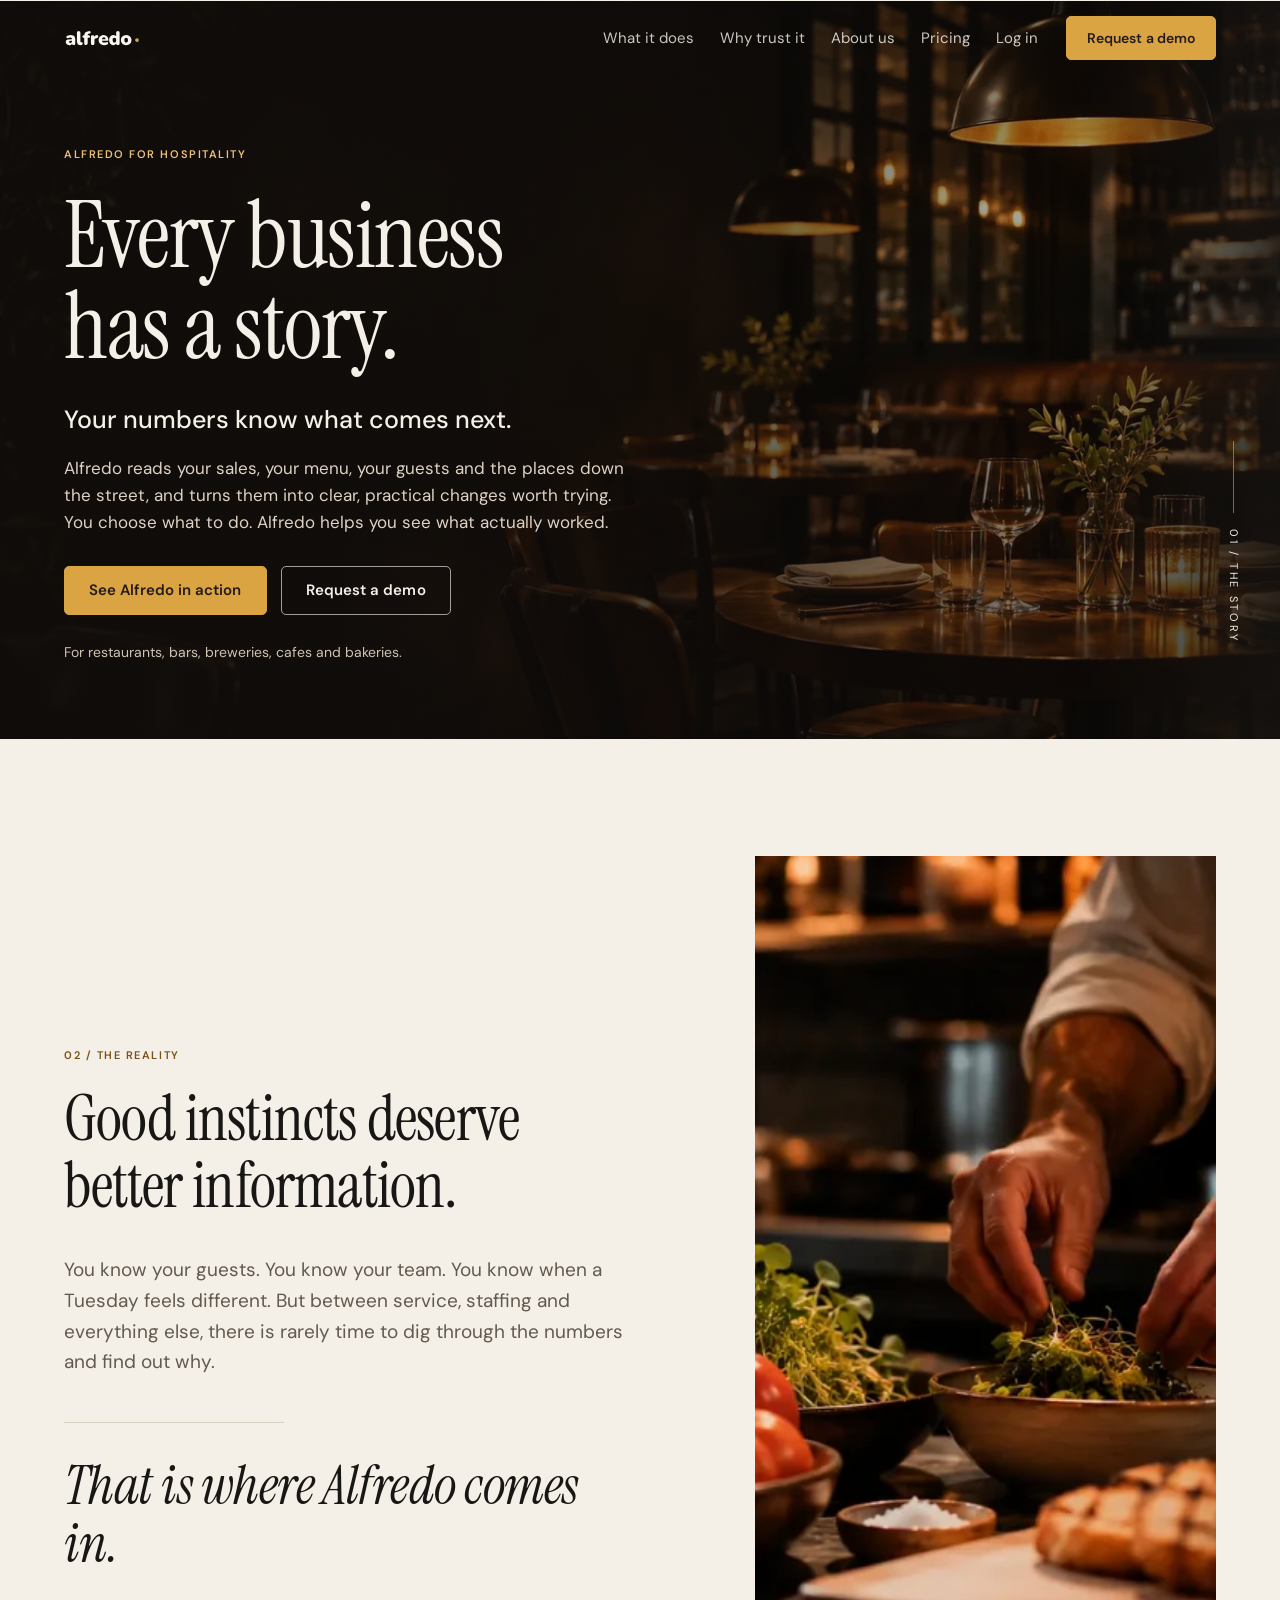
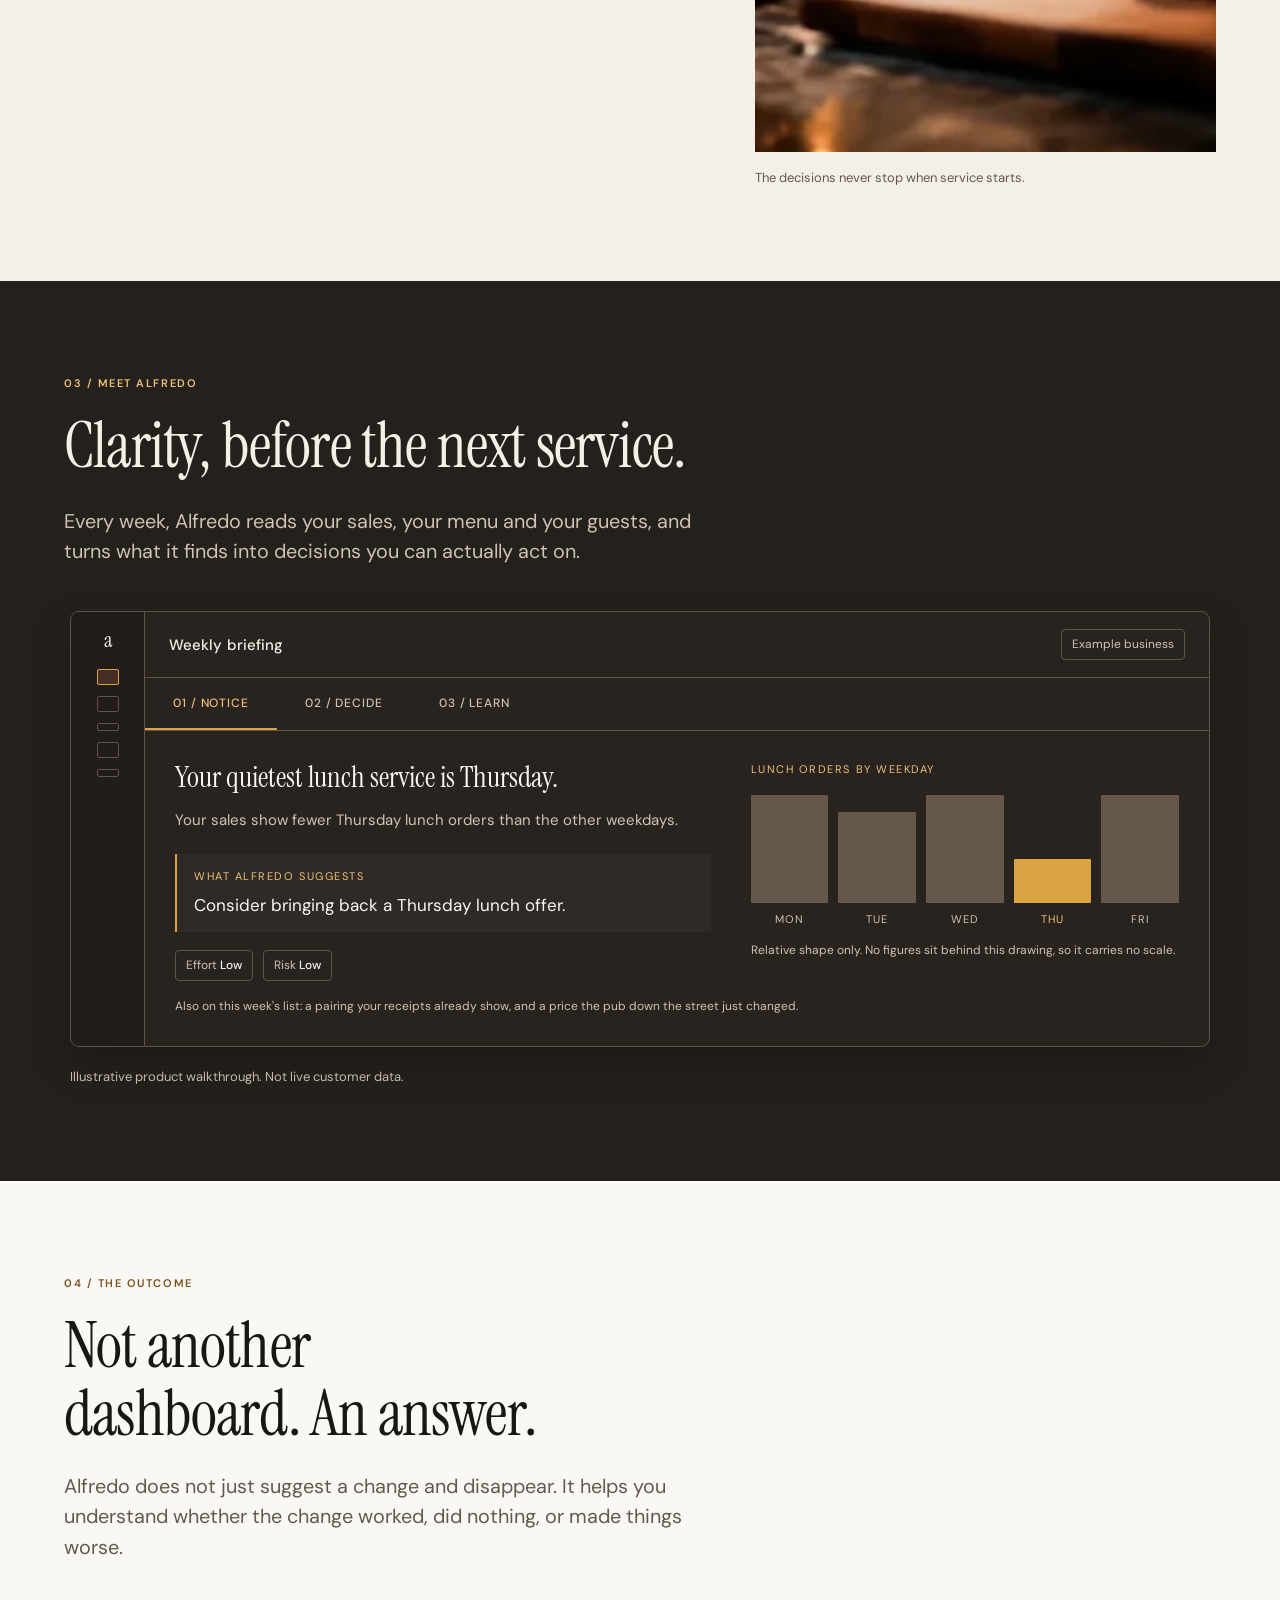
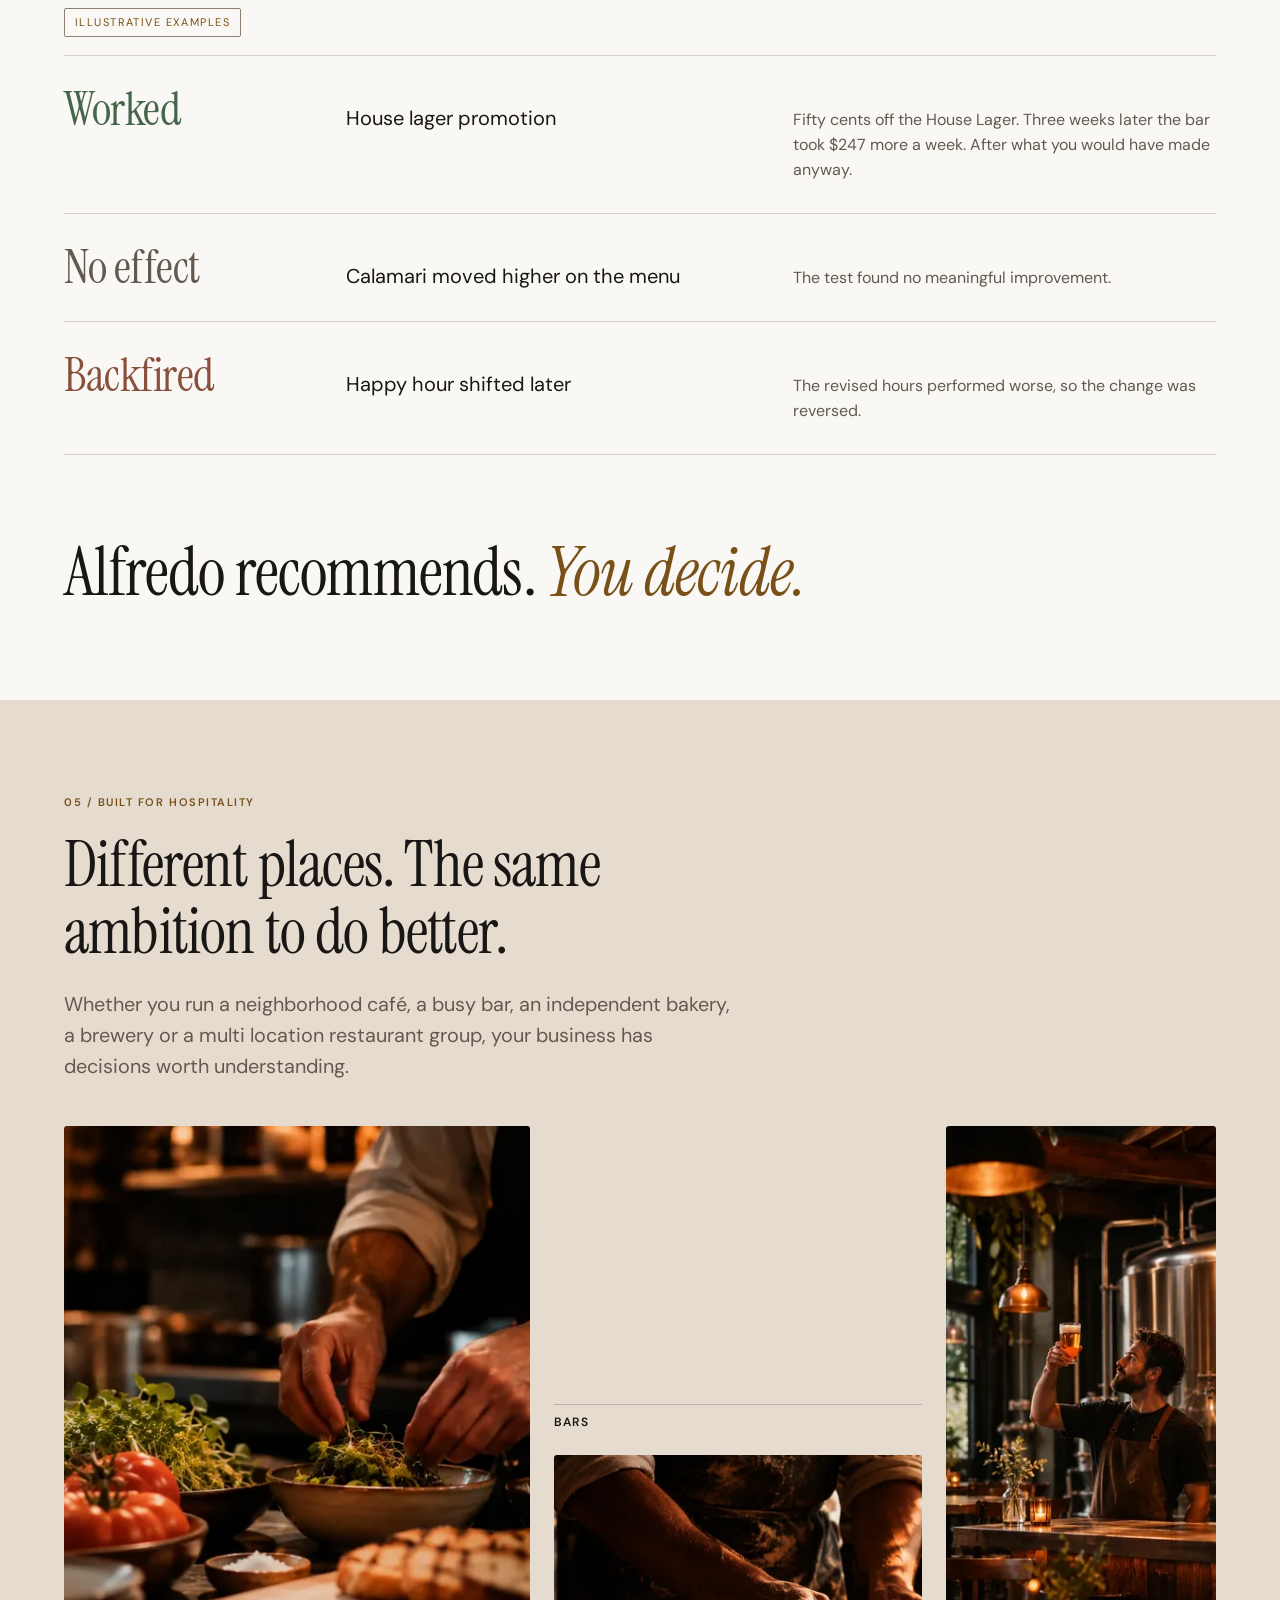
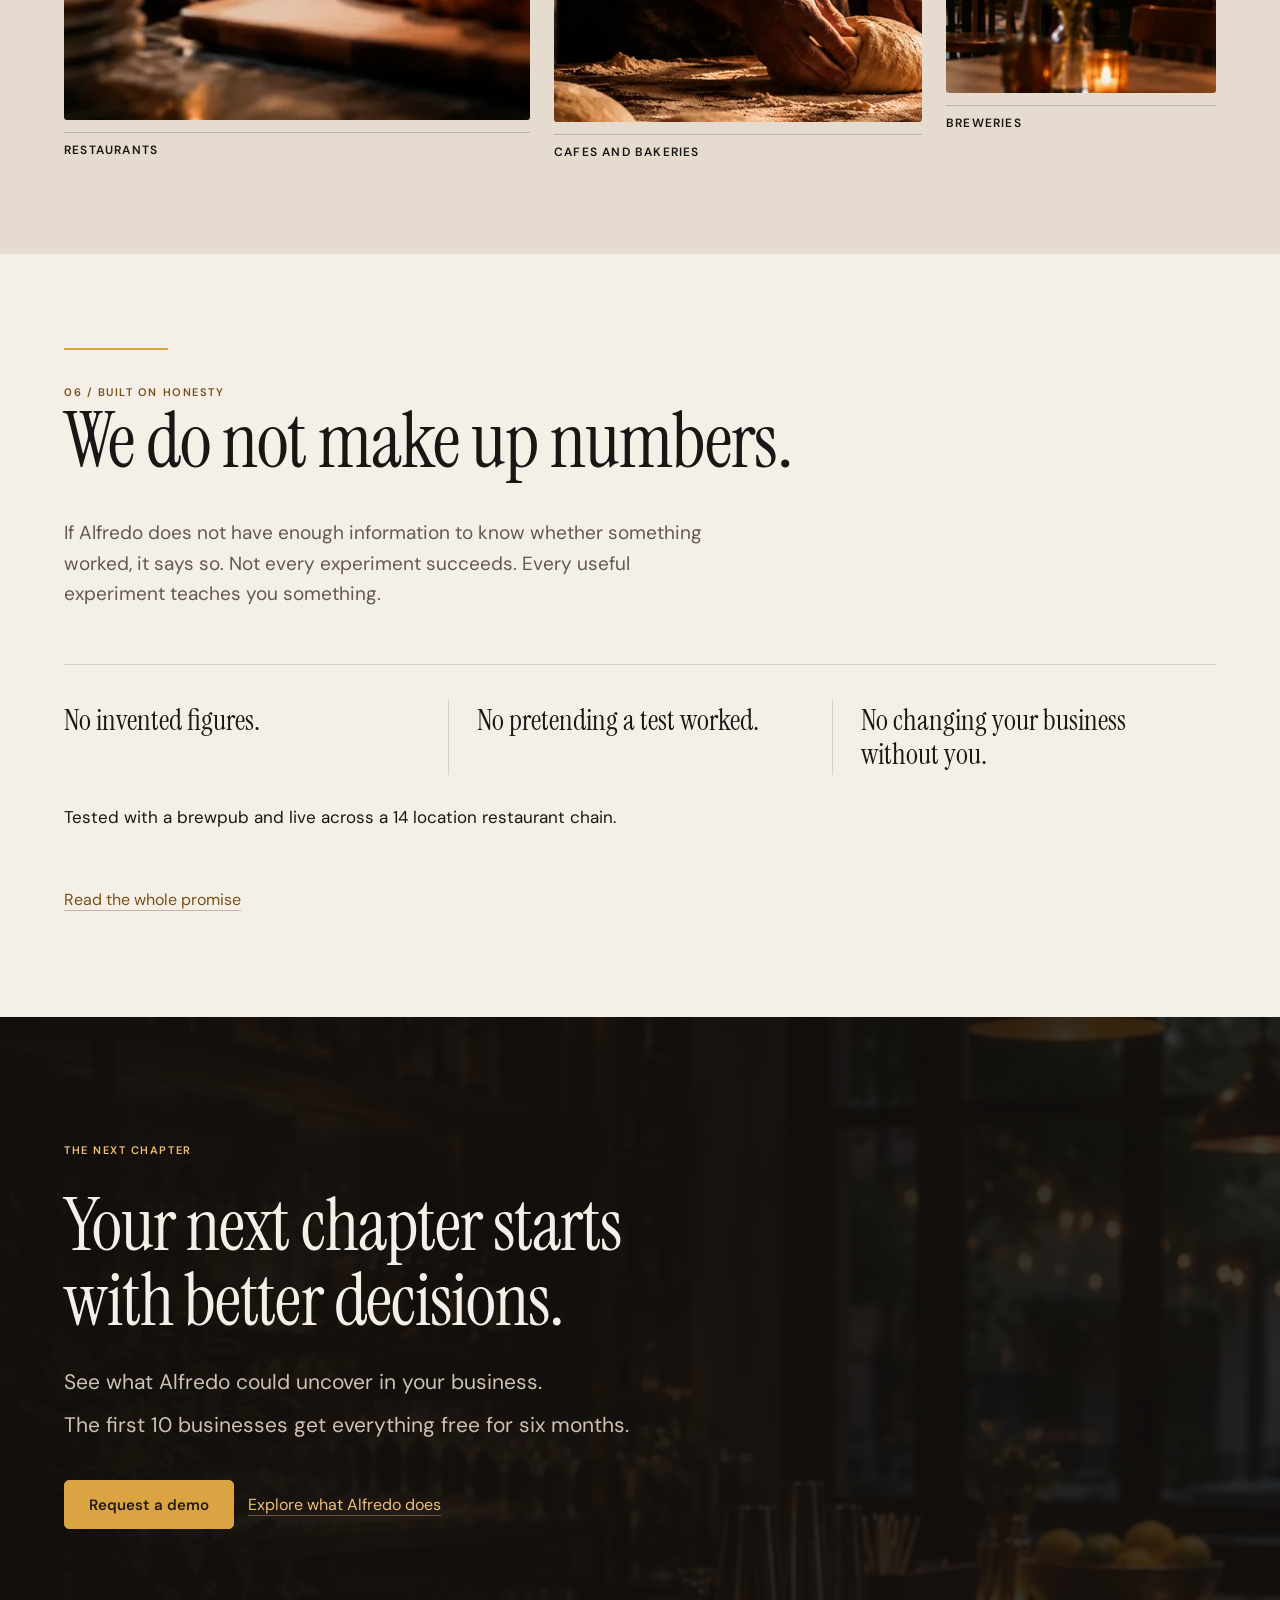
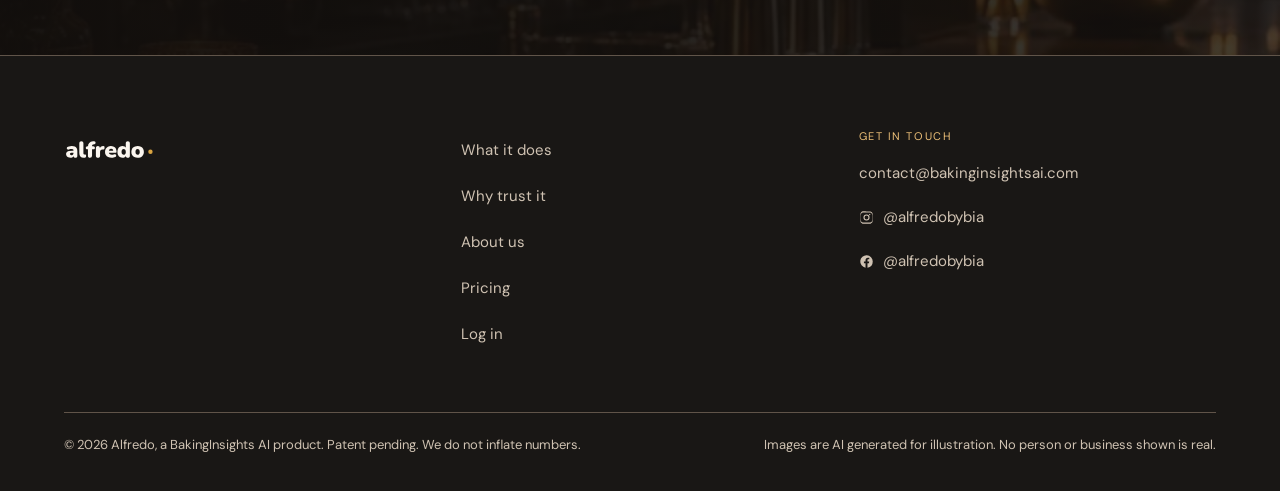
==== commit c2efd118: "Copy review: founder privacy, accuracy qualifications, 57 cost errors Promoted from staging 33be973." ====
--- a/index.html
+++ b/index.html
@@ -5,7 +5,7 @@
 <meta charset="UTF-8">
 <meta name="viewport" content="width=device-width, initial-scale=1, viewport-fit=cover">
 <title>Alfredo, every business has a story</title>
-<meta name="description" content="Alfredo turns your sales into clear, practical changes worth trying. You choose what to do. Alfredo helps you see what actually worked.">
+<meta name="description" content="Alfredo reads your sales, your menu, your guests and the places down the street, and turns them into clear, practical changes worth trying. You choose what to do.">
 <meta name="theme-color" content="#191715">
 <link rel="icon" type="image/png" href="favicon.png">
 <link rel="preload" href="fonts/instrumentserif-latin.woff2" as="font" type="font/woff2" crossorigin>
@@ -60,12 +60,12 @@
       <p class="eyebrow">Alfredo for hospitality</p>
       <h1 class="display">Every business<br>has a story.</h1>
       <p class="hero-sub">Your numbers know what comes next.</p>
-      <p class="hero-body">Alfredo turns your sales into clear, practical changes worth trying. You choose what to do. Alfredo helps you see what actually worked.</p>
+      <p class="hero-body">Alfredo reads your sales, your menu, your guests and the places down the street, and turns them into clear, practical changes worth trying. You choose what to do. Alfredo helps you see what actually worked.</p>
       <div class="actions">
         <a class="btn" href="#meet">See Alfredo in action</a>
         <a class="btn btn-ghost" href="pilot.html#pilot">Request a demo</a>
       </div>
-      <p class="hero-note">For restaurants, bars, breweries, cafés and bakeries.</p>
+      <p class="hero-note">For restaurants, bars, breweries, cafes and bakeries.</p>
     </div>
   </div>
   <p class="hero-chapter" aria-hidden="true">01 / The story</p>
@@ -98,7 +98,7 @@
     <div class="reveal-head reveal">
       <p class="eyebrow">03 / Meet Alfredo</p>
       <h2 class="h2">Clarity, before the next service.</h2>
-      <p class="lead">Every week, Alfredo finds patterns in your sales and turns them into decisions you can actually act on.</p>
+      <p class="lead">Every week, Alfredo reads your sales, your menu and your guests, and turns what it finds into decisions you can actually act on.</p>
     </div>
 
     <div class="pui-shell reveal">
@@ -144,6 +144,7 @@
                 <p class="pui-caption">Relative shape only. No figures sit behind this drawing, so it carries no scale.</p>
               </div>
             </div>
+            <p class="pui-caption" style="margin-top:16px">Also on this week's list: a pairing your receipts already show, and a price the pub down the street just changed.</p>
           </div>
           <div class="pui-panel" id="stage-decide">
             <div class="pui-split">
@@ -198,35 +199,6 @@
       </div>
     </div>
     <p class="pui-disclosure">Illustrative product walkthrough. Not live customer data.</p>
-    <section class="v6-action-center" aria-labelledby="v6-actions-title">
-      <div class="v6-action-top">
-        <div>
-          <p class="eyebrow">The Action Center</p>
-          <h3 id="v6-actions-title">The next good move starts here.</h3>
-        </div>
-        <span class="v6-demo-label">Illustrative examples, not customer data</span>
-      </div>
-      <div class="v6-action-grid">
-        <article class="v6-action-card">
-          <header><span class="v6-card-id">01 / Service pattern</span><span class="v6-pill">Review</span></header>
-          <h4>Give Thursday lunch a closer look.</h4>
-          <p>Compare weekday lunch orders and explore whether a limited Thursday offer makes sense for your business.</p>
-          <footer><span>Effort: Low</span><span>Owner decides</span></footer>
-        </article>
-        <article class="v6-action-card">
-          <header><span class="v6-card-id">02 / Menu pairing</span><span class="v6-pill">Explore</span></header>
-          <h4>Find the pairings guests already love.</h4>
-          <p>Look for food and drink combinations in existing receipts before deciding whether to suggest a bundle.</p>
-          <footer><span>Effort: To assess</span><span>Owner decides</span></footer>
-        </article>
-        <article class="v6-action-card">
-          <header><span class="v6-card-id">03 / Measured test</span><span class="v6-pill">Pending</span></header>
-          <h4>Know when a change has earned its place.</h4>
-          <p>Set a review date before you start. Alfredo reports what the completed test supports, including no clear effect.</p>
-          <footer><span>Result: Pending</span><span>Owner decides</span></footer>
-        </article>
-      </div>
-    </section>
   </div>
 </section>
 <section class="section paper-light">
@@ -241,7 +213,7 @@
       <div class="ledger-row">
         <p class="ledger-state ledger-worked">Worked</p>
         <p class="ledger-what">House lager promotion</p>
-        <p class="ledger-why">An illustrative example of a change that improved results.</p>
+        <p class="ledger-why">Fifty cents off the House Lager. Three weeks later the bar took $247 more a week. After what you would have made anyway.</p>
       </div>
       <div class="ledger-row">
         <p class="ledger-state ledger-none">No effect</p>
@@ -307,7 +279,7 @@
                  width="480" height="640" loading="lazy" decoding="async">
           </picture>
         </div>
-        <figcaption>Cafés & bakeries</figcaption>
+        <figcaption>Cafes and bakeries</figcaption>
       </figure>
     </div>
   </div>
@@ -325,7 +297,8 @@
       <li>No pretending a test worked.</li>
       <li>No changing your business without you.</li>
     </ul>
-    <p class="trust-more"><a class="textlink" href="honesty.html">Read our approach to trust</a></p>
+    <p class="body" style="margin-top:28px">Tested with a brewpub and live across a 14 location restaurant chain.</p>
+    <p class="trust-more"><a class="textlink" href="honesty.html">Read the whole promise</a></p>
   </div>
 </section>
 <section class="section invite darkest">
@@ -342,6 +315,7 @@
       <p class="eyebrow">The next chapter</p>
       <h2 class="h2">Your next chapter starts with better decisions.</h2>
       <p class="invite-sub">See what Alfredo could uncover in your business.</p>
+      <p class="invite-sub" style="margin-top:12px">The first 10 businesses get everything free for six months.</p>
       <div class="actions">
         <a class="btn" href="pilot.html#pilot">Request a demo</a>
         <a class="textlink" href="product.html">Explore what Alfredo does</a>
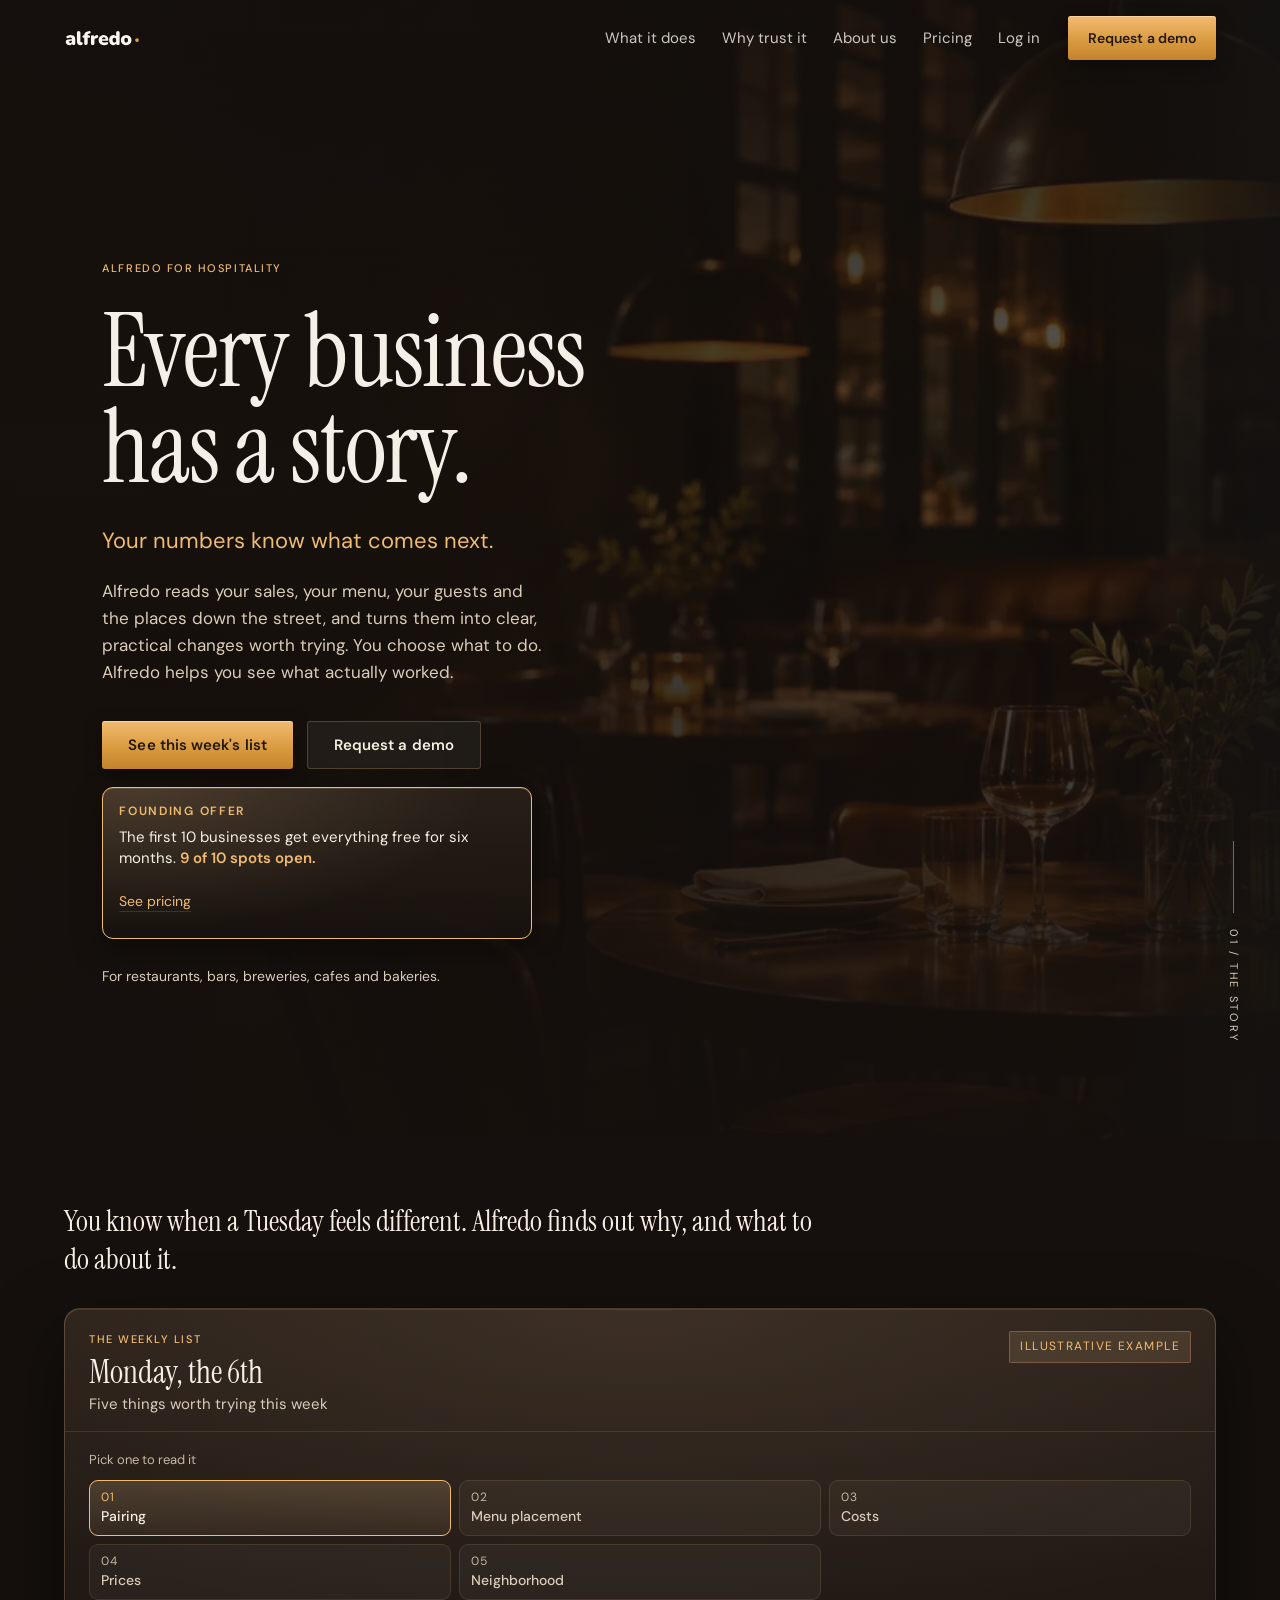
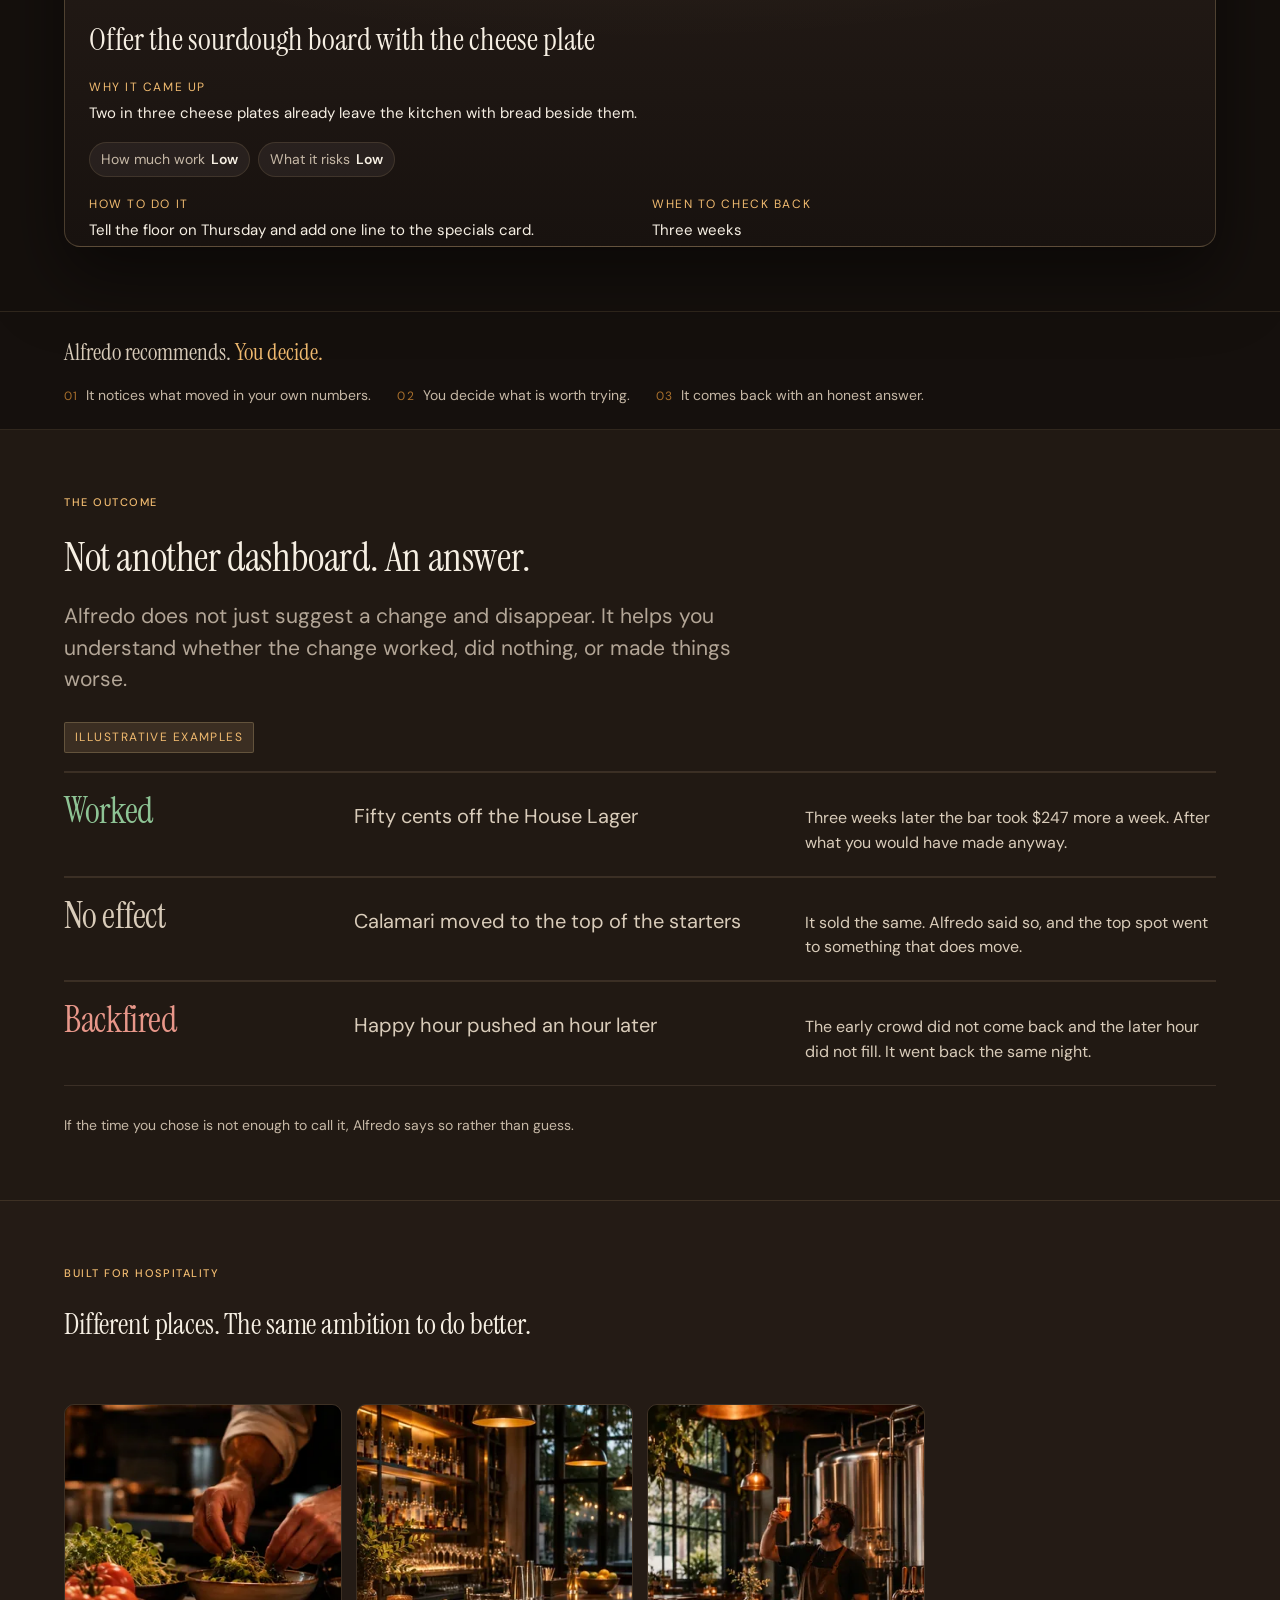
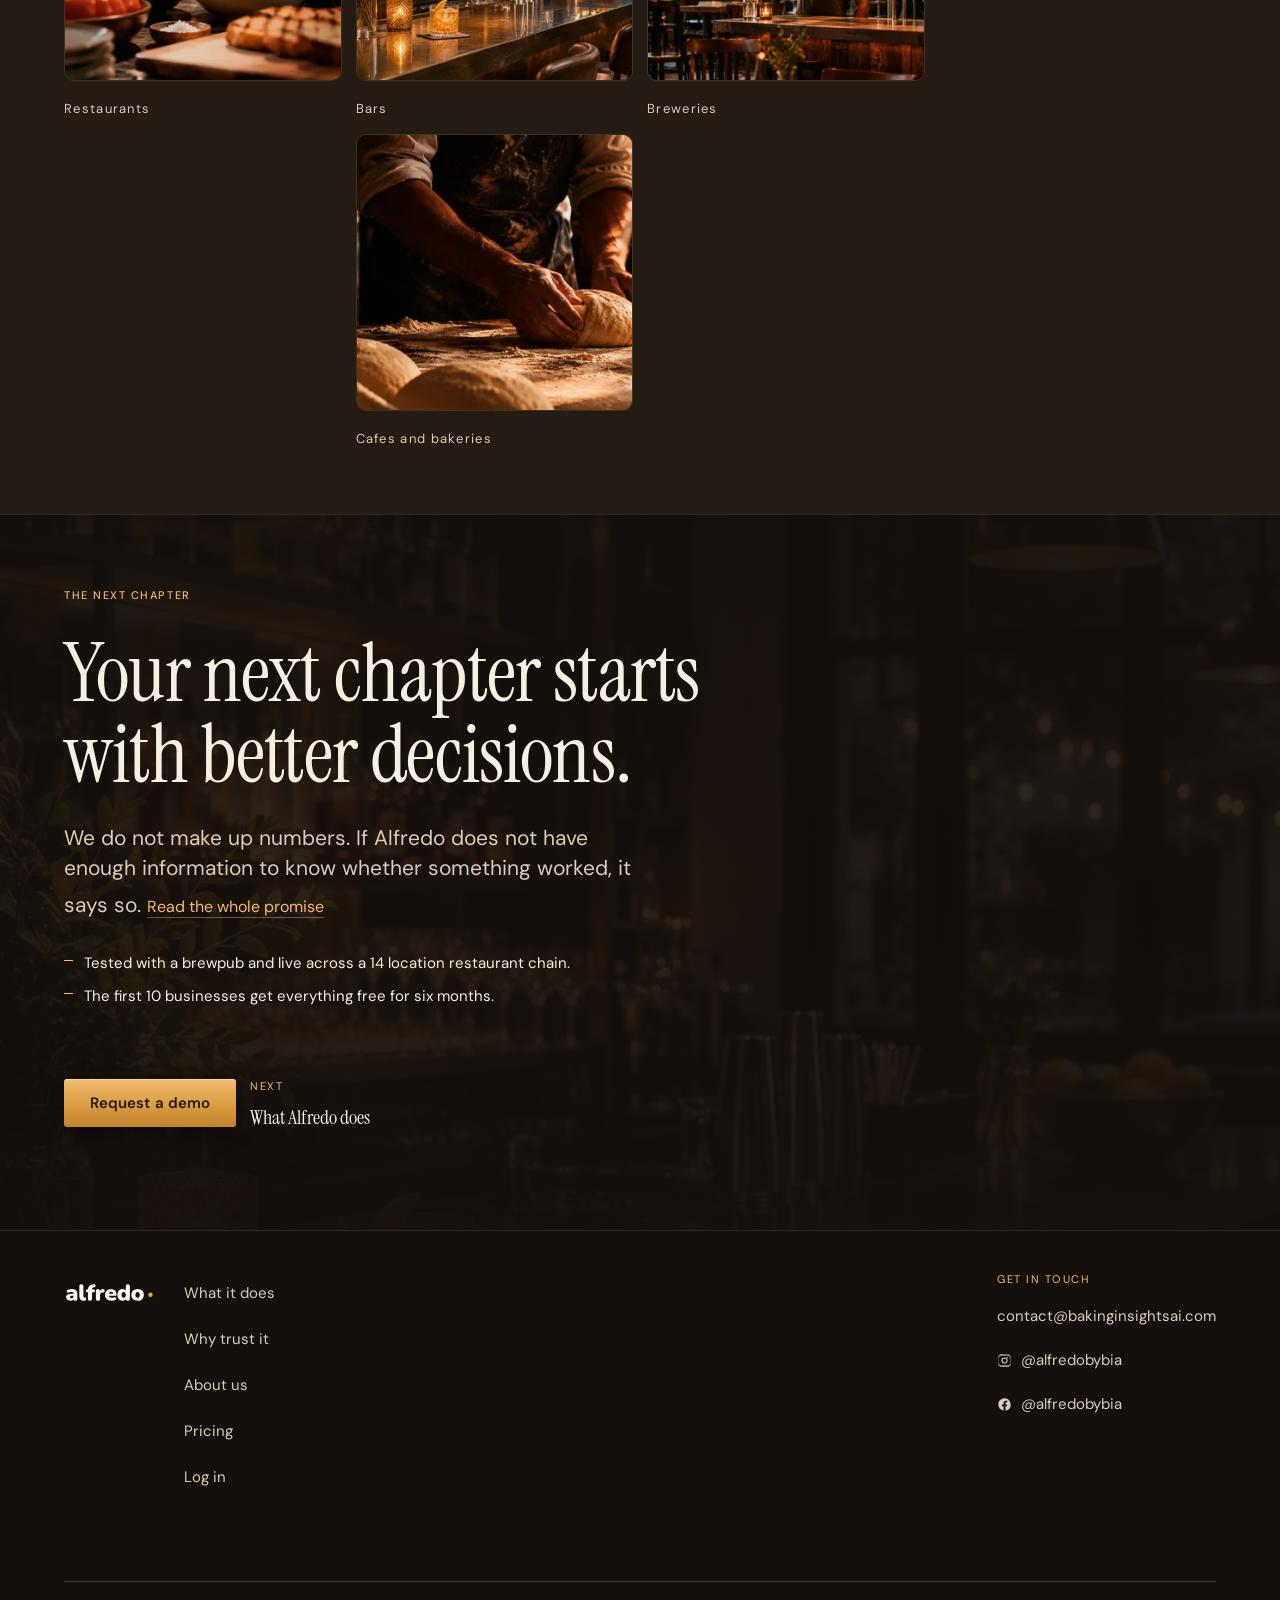
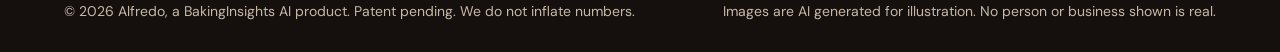
==== commit bb6535b4: "The condensed glossy redesign, promoted from staging efd7881 Five pages rebuilt in the glossy direct" ====
--- a/index.html
+++ b/index.html
@@ -15,7 +15,7 @@
       imagesizes="100vw" fetchpriority="high">
 
 <link rel="stylesheet" href="alfredo.css">
-<link rel="stylesheet" href="gloss-v6.css">
+<link rel="stylesheet" href="glossy.css">
 <script>document.documentElement.className += ' js';</script>
 </head>
 <body class="hero-nav">
@@ -45,7 +45,7 @@
 
 <main id="main" tabindex="-1">
 
-<section class="hero">
+<section class="hero hero-short">
   <div class="hero-photo">
     <picture>
       <source type="image/webp" sizes="100vw"
@@ -62,149 +62,156 @@
       <p class="hero-sub">Your numbers know what comes next.</p>
       <p class="hero-body">Alfredo reads your sales, your menu, your guests and the places down the street, and turns them into clear, practical changes worth trying. You choose what to do. Alfredo helps you see what actually worked.</p>
       <div class="actions">
-        <a class="btn" href="#meet">See Alfredo in action</a>
+        <a class="btn" href="#list">See this week's list</a>
         <a class="btn btn-ghost" href="pilot.html#pilot">Request a demo</a>
       </div>
+      <div class="offer-panel">
+        <p class="offer-panel-label">Founding offer</p>
+        <p class="offer-panel-body">The first 10 businesses get everything free for six months. <b>9 of 10 spots open.</b></p>
+        <a class="textlink" href="pricing.html">See pricing</a>
+      </div>
       <p class="hero-note">For restaurants, bars, breweries, cafes and bakeries.</p>
     </div>
   </div>
   <p class="hero-chapter" aria-hidden="true">01 / The story</p>
 </section>
-<section class="section paper">
-  <div class="wrap grid12 tension-grid">
-    <div class="tension-copy">
-      <div class="reveal">
-        <p class="eyebrow">02 / The reality</p>
-        <h2 class="h2">Good instincts deserve better information.</h2>
-      </div>
-      <p class="body">You know your guests. You know your team. You know when a Tuesday feels different. But between service, staffing and everything else, there is rarely time to dig through the numbers and find out why.</p>
-      <hr class="rule">
-      <p class="tension-close">That is where Alfredo comes in.</p>
-      <div class="tension-space" aria-hidden="true"></div>
-    </div>
-    <figure class="tension-fig">
-      <picture>
-        <source type="image/webp" sizes="(max-width: 900px) 100vw, 36vw"
-                srcset="assets/restaurant-kitchen-480.webp 480w, assets/restaurant-kitchen-640.webp 640w, assets/restaurant-kitchen-960.webp 960w">
-        <img src="assets/restaurant-kitchen-640.jpg" alt="A cook finishing a dish on a kitchen pass."
-             width="640" height="896" loading="lazy" decoding="async">
-      </picture>
-      <figcaption class="tension-cap">The decisions never stop when service starts.</figcaption>
-    </figure>
-  </div>
-</section>
-<section class="section dark" id="meet">
-  <div class="wrap">
-    <div class="reveal-head reveal">
-      <p class="eyebrow">03 / Meet Alfredo</p>
-      <h2 class="h2">Clarity, before the next service.</h2>
-      <p class="lead">Every week, Alfredo reads your sales, your menu and your guests, and turns what it finds into decisions you can actually act on.</p>
-    </div>
-
-    <div class="pui-shell reveal">
-      <div class="pui">
-        <div class="pui-rail" aria-hidden="true">
-          <span class="pui-mark">a</span>
-          <ul><li></li><li></li><li></li><li></li><li></li></ul>
-        </div>
+<script>
+(function () {
+  var hc = document.querySelector('.hero-copy');
+  if (!hc) return;
+  var body = hc.querySelector('.hero-body'),
+      actions = hc.querySelector('.actions'),
+      panel = hc.querySelector('.offer-panel'),
+      note = hc.querySelector('.hero-note');
+  if (!body || !actions || !panel || !note) return;
+  var mq = window.matchMedia('(max-width: 430px)');
+  function arrange() {
+    if (mq.matches) {
+      hc.insertBefore(panel, body);
+      hc.insertBefore(actions, body);
+    } else {
+      hc.insertBefore(body, actions);
+      hc.insertBefore(panel, note);
+    }
+  }
+  arrange();
+  if (mq.addEventListener) mq.addEventListener('change', arrange);
+  else if (mq.addListener) mq.addListener(arrange);
+})();
+</script>
+<section class="section board-section darkest" id="list">
+  <div class="wrap">
+    <p class="board-reality">You know when a Tuesday feels different. Alfredo finds out why, and what to do about it.</p>
+    <div class="board reveal">
+      <div class="board-head">
         <div>
-          <div class="pui-head">
-            <h3>Weekly briefing</h3>
-            <span class="pui-biz">Example business</span>
-          </div>
-
-          <div class="pui-tabs" data-tabs>
-            <button class="pui-tab" type="button" data-tab="stage-notice">01 / Notice</button>
-            <button class="pui-tab" type="button" data-tab="stage-decide">02 / Decide</button>
-            <button class="pui-tab" type="button" data-tab="stage-learn">03 / Learn</button>
-          </div>
-          <div class="pui-panel" id="stage-notice">
-            <div class="pui-split">
-              <div>
-                <h4 class="pui-h">Your quietest lunch service is Thursday.</h4>
-                <p class="pui-p">Your sales show fewer Thursday lunch orders than the other weekdays.</p>
-                <div class="pui-field">
-                  <p class="pui-label">What Alfredo suggests</p>
-                  <p class="pui-rec">Consider bringing back a Thursday lunch offer.</p>
-                </div>
-                <p class="pui-meta">
-                  <span>Effort <b>Low</b></span>
-                  <span>Risk <b>Low</b></span>
-                </p>
-              </div>
-              <div>
-                <p class="pui-label">Lunch orders by weekday</p>
-                <ul class="pui-chart" role="img" aria-label="A drawing of five weekday bars with Thursday the shortest. It shows shape only and has no scale.">
-                  <li class="tall"><i aria-hidden="true"></i><span>Mon</span></li>
-                  <li class="mid"><i aria-hidden="true"></i><span>Tue</span></li>
-                  <li class="tall"><i aria-hidden="true"></i><span>Wed</span></li>
-                  <li class="short"><i aria-hidden="true"></i><span>Thu</span></li>
-                  <li class="tall"><i aria-hidden="true"></i><span>Fri</span></li>
-                </ul>
-                <p class="pui-caption">Relative shape only. No figures sit behind this drawing, so it carries no scale.</p>
-              </div>
-            </div>
-            <p class="pui-caption" style="margin-top:16px">Also on this week's list: a pairing your receipts already show, and a price the pub down the street just changed.</p>
-          </div>
-          <div class="pui-panel" id="stage-decide">
-            <div class="pui-split">
-              <div>
-                <h4 class="pui-h">Try a Thursday lunch offer.</h4>
-                <p class="pui-p">A small, reversible change. Choose whether it fits your business.</p>
-                <dl class="pui-dl">
-                  <div><dt>Why this was suggested</dt><dd>Thursday lunch has been your quietest weekday service for several weeks running, and nothing on the menu changed in that time.</dd></div>
-                  <div><dt>What you could try</dt><dd>A set lunch on Thursdays only, at the price you already use the rest of the week.</dd></div>
-                  <div><dt>What to watch</dt><dd>Whether Thursday covers come up without pulling guests off the other weekdays.</dd></div>
-                  <div><dt>When to review</dt><dd>The date you choose. Alfredo suggests one, and you can make it shorter or longer.</dd></div>
-                </dl>
-              </div>
-              <div class="pui-aside">
-                <p class="sr-only">Sample controls, shown to illustrate the choice. They do nothing on this page.</p>
-                <p class="pui-controls" aria-hidden="true">
-                  <span class="pui-btn pui-btn-go">Try this</span>
-                  <span class="pui-btn pui-btn-no">Not right now</span>
-                </p>
-                <p class="pui-note"><b>Alfredo recommends. You decide.</b> Nothing on your menu moves until you say so, and anything you try can be put back.</p>
-              </div>
-            </div>
-          </div>
-          <div class="pui-panel" id="stage-learn">
-            <div class="pui-split">
-              <div>
-                <h4 class="pui-h">See what happened.</h4>
-                <p class="pui-p">On the date you chose, Alfredo comes back with one of three answers. It is as willing to tell you the change did nothing as to tell you it worked.</p>
-                <div class="pui-field">
-                  <p class="pui-label">What the test said</p>
-                  <p class="pui-rec">The Thursday lunch offer ran for five weeks. Thursday covers came up and held, and the other weekdays did not fall. After what you would have made anyway.</p>
-                </div>
-                <p class="pui-caption" style="margin-top:16px">If the time you chose is not enough to call it, Alfredo says so rather than guess.</p>
-              </div>
-              <ul class="pui-verdicts">
-                <li class="pui-verdict is-result">
-                  <i aria-hidden="true"></i>
-                  <span><b>Worked.</b> The change did what it was meant to do.</span><em>This result</em>
-                </li>
-                <li class="pui-verdict">
-                  <i aria-hidden="true"></i>
-                  <span><b>No effect.</b> Nothing moved. Worth knowing, and worth stopping.</span>
-                </li>
-                <li class="pui-verdict">
-                  <i aria-hidden="true"></i>
-                  <span><b>Backfired.</b> It went the other way, so put it back.</span>
-                </li>
-              </ul>
-            </div>
-          </div>
-        </div>
-      </div>
-    </div>
-    <p class="pui-disclosure">Illustrative product walkthrough. Not live customer data.</p>
+          <p class="eyebrow">The weekly list</p>
+          <h2 class="board-title">Monday, the 6th<span class="board-sub">Five things worth trying this week</span></h2>
+        </div>
+        <span class="tag-sample">Illustrative example</span>
+      </div>
+
+      <p class="board-pick" id="boardPick">Pick one to read it</p>
+      <div class="board-tabs" data-tabs aria-labelledby="boardPick">
+        <button class="board-tab" type="button" data-tab="rec-0">
+          <i aria-hidden="true">01</i>
+          <span>Pairing</span>
+        </button>
+        <button class="board-tab" type="button" data-tab="rec-1">
+          <i aria-hidden="true">02</i>
+          <span>Menu placement</span>
+        </button>
+        <button class="board-tab" type="button" data-tab="rec-2">
+          <i aria-hidden="true">03</i>
+          <span>Costs</span>
+        </button>
+        <button class="board-tab" type="button" data-tab="rec-3">
+          <i aria-hidden="true">04</i>
+          <span>Prices</span>
+        </button>
+        <button class="board-tab" type="button" data-tab="rec-4">
+          <i aria-hidden="true">05</i>
+          <span>Neighborhood</span>
+        </button>
+      </div>
+      <div class="board-panel" id="rec-0">
+        <h3 class="board-name">Offer the sourdough board with the cheese plate</h3>
+        <dl class="board-fields">
+          <div class="bf-wide"><dt>Why it came up</dt><dd>Two in three cheese plates already leave the kitchen with bread beside them.</dd></div>
+          <div class="bf-chips">
+            <span class="bf-chip">How much work <b>Low</b></span>
+            <span class="bf-chip">What it risks <b>Low</b></span>
+          </div>
+          <div><dt>How to do it</dt><dd>Tell the floor on Thursday and add one line to the specials card.</dd></div>
+          <div><dt>When to check back</dt><dd>Three weeks</dd></div>
+        </dl>
+      </div>
+      <div class="board-panel" id="rec-1" hidden>
+        <h3 class="board-name">Move the lamb ragu into the top third of the mains</h3>
+        <dl class="board-fields">
+          <div class="bf-wide"><dt>Why it came up</dt><dd>It earns more per plate than any other main and sits second from the bottom.</dd></div>
+          <div class="bf-chips">
+            <span class="bf-chip">How much work <b>Low</b></span>
+            <span class="bf-chip">What it risks <b>Low</b></span>
+          </div>
+          <div><dt>How to do it</dt><dd>Move it higher on your menu, where guests look first.</dd></div>
+          <div><dt>When to check back</dt><dd>Six weeks</dd></div>
+        </dl>
+      </div>
+      <div class="board-panel" id="rec-2" hidden>
+        <h3 class="board-name">Look again at the mushroom tart</h3>
+        <dl class="board-fields">
+          <div class="bf-wide"><dt>Why it came up</dt><dd>What you pay for the mushrooms went up twice, and the tart is now selling for less than it costs to make.</dd></div>
+          <div class="bf-chips">
+            <span class="bf-chip">How much work <b>Low</b></span>
+            <span class="bf-chip">What it risks <b>Low</b></span>
+          </div>
+          <div><dt>How to do it</dt><dd>Confirm the new costs or dismiss the flag.</dd></div>
+          <div><dt>When to check back</dt><dd>This week</dd></div>
+        </dl>
+      </div>
+      <div class="board-panel" id="rec-3" hidden>
+        <h3 class="board-name">Try fifty cents off the flatbread after nine</h3>
+        <dl class="board-fields">
+          <div class="bf-wide"><dt>Why it came up</dt><dd>Late orders drop off sharply, and the flatbread costs little to make.</dd></div>
+          <div class="bf-chips">
+            <span class="bf-chip">How much work <b>Low</b></span>
+            <span class="bf-chip">What it risks <b>Low</b></span>
+          </div>
+          <div><dt>How to do it</dt><dd>Fifty cents off from nine until close, nothing else changes.</dd></div>
+          <div><dt>When to check back</dt><dd>Two weeks</dd></div>
+        </dl>
+      </div>
+      <div class="board-panel" id="rec-4" hidden>
+        <h3 class="board-name">Hold the Thursday quiz an hour later</h3>
+        <dl class="board-fields">
+          <div class="bf-wide"><dt>Why it came up</dt><dd>The pub two streets over starts theirs at eight and takes your early crowd with it.</dd></div>
+          <div class="bf-chips">
+            <span class="bf-chip">How much work <b>Medium</b></span>
+            <span class="bf-chip">What it risks <b>Medium</b></span>
+          </div>
+          <div><dt>How to do it</dt><dd>Move the start, and tell the regulars the week before.</dd></div>
+          <div><dt>When to check back</dt><dd>Four weeks</dd></div>
+        </dl>
+      </div>
+
+    </div>
+  </div>
+</section>
+<section class="strip">
+  <div class="wrap strip-inner">
+    <p class="strip-claim">Alfredo recommends. <em>You decide.</em></p>
+    <ol class="strip-steps">
+      <li>It notices what moved in your own numbers.</li>
+      <li>You decide what is worth trying.</li>
+      <li>It comes back with an honest answer.</li>
+    </ol>
   </div>
 </section>
 <section class="section paper-light">
   <div class="wrap">
     <div class="proof-head reveal">
-      <p class="eyebrow">04 / The outcome</p>
+      <p class="eyebrow">The outcome</p>
       <h2 class="h2">Not another dashboard. An answer.</h2>
       <p class="lead">Alfredo does not just suggest a change and disappear. It helps you understand whether the change worked, did nothing, or made things worse.</p>
     </div>
@@ -212,36 +219,35 @@
     <div class="ledger">
       <div class="ledger-row">
         <p class="ledger-state ledger-worked">Worked</p>
-        <p class="ledger-what">House lager promotion</p>
-        <p class="ledger-why">Fifty cents off the House Lager. Three weeks later the bar took $247 more a week. After what you would have made anyway.</p>
+        <p class="ledger-what">Fifty cents off the House Lager</p>
+        <p class="ledger-why">Three weeks later the bar took $247 more a week. After what you would have made anyway.</p>
       </div>
       <div class="ledger-row">
         <p class="ledger-state ledger-none">No effect</p>
-        <p class="ledger-what">Calamari moved higher on the menu</p>
-        <p class="ledger-why">The test found no meaningful improvement.</p>
+        <p class="ledger-what">Calamari moved to the top of the starters</p>
+        <p class="ledger-why">It sold the same. Alfredo said so, and the top spot went to something that does move.</p>
       </div>
       <div class="ledger-row">
         <p class="ledger-state ledger-back">Backfired</p>
-        <p class="ledger-what">Happy hour shifted later</p>
-        <p class="ledger-why">The revised hours performed worse, so the change was reversed.</p>
-      </div>
-    </div>
-    <p class="proof-statement">Alfredo recommends. <em>You decide.</em></p>
-  </div>
-</section>
-<section class="section sand">
+        <p class="ledger-what">Happy hour pushed an hour later</p>
+        <p class="ledger-why">The early crowd did not come back and the later hour did not fill. It went back the same night.</p>
+      </div>
+    </div>
+    <p class="proof-honest">If the time you chose is not enough to call it, Alfredo says so rather than guess.</p>
+  </div>
+</section>
+<section class="section sand places-band">
   <div class="wrap">
     <div class="places-head reveal">
-      <p class="eyebrow">05 / Built for hospitality</p>
-      <h2 class="h2">Different places. The same ambition to do better.</h2>
-      <p class="lead">Whether you run a neighborhood café, a busy bar, an independent bakery, a brewery or a multi location restaurant group, your business has decisions worth understanding.</p>
+      <p class="eyebrow">Built for hospitality</p>
+      <h2 class="h3">Different places. The same ambition to do better.</h2>
     </div>
     <div class="places">
       <figure class="place pl-restaurant">
         <div class="place-img">
           <picture>
-            <source type="image/webp" sizes="(max-width: 860px) 46vw, 30vw"
-                    srcset="assets/restaurant-kitchen-320.webp 320w, assets/restaurant-kitchen-480.webp 480w, assets/restaurant-kitchen-640.webp 640w, assets/restaurant-kitchen-960.webp 960w">
+            <source type="image/webp" sizes="(max-width: 860px) 46vw, 24vw"
+                    srcset="assets/restaurant-kitchen-320.webp 320w, assets/restaurant-kitchen-480.webp 480w, assets/restaurant-kitchen-640.webp 640w">
             <img src="assets/restaurant-kitchen-480.jpg" alt="A cook finishing a dish on a kitchen pass."
                  width="480" height="640" loading="lazy" decoding="async">
           </picture>
@@ -251,8 +257,8 @@
       <figure class="place pl-bar">
         <div class="place-img">
           <picture>
-            <source type="image/webp" sizes="(max-width: 860px) 46vw, 30vw"
-                    srcset="assets/bar-320.webp 320w, assets/bar-480.webp 480w, assets/bar-640.webp 640w, assets/bar-960.webp 960w">
+            <source type="image/webp" sizes="(max-width: 860px) 46vw, 24vw"
+                    srcset="assets/bar-320.webp 320w, assets/bar-480.webp 480w, assets/bar-640.webp 640w">
             <img src="assets/bar-480.jpg" alt="A bar at night, a drink on the counter and bottles lit behind it."
                  width="480" height="640" loading="lazy" decoding="async">
           </picture>
@@ -262,8 +268,8 @@
       <figure class="place pl-brewery">
         <div class="place-img">
           <picture>
-            <source type="image/webp" sizes="(max-width: 860px) 46vw, 30vw"
-                    srcset="assets/brewery-320.webp 320w, assets/brewery-480.webp 480w, assets/brewery-640.webp 640w, assets/brewery-960.webp 960w">
+            <source type="image/webp" sizes="(max-width: 860px) 46vw, 24vw"
+                    srcset="assets/brewery-320.webp 320w, assets/brewery-480.webp 480w, assets/brewery-640.webp 640w">
             <img src="assets/brewery-480.jpg" alt="A brewer holding a glass of beer up to the light beside the tanks."
                  width="480" height="640" loading="lazy" decoding="async">
           </picture>
@@ -273,8 +279,8 @@
       <figure class="place pl-bakery">
         <div class="place-img">
           <picture>
-            <source type="image/webp" sizes="(max-width: 860px) 46vw, 30vw"
-                    srcset="assets/bakery-320.webp 320w, assets/bakery-480.webp 480w, assets/bakery-640.webp 640w, assets/bakery-960.webp 960w">
+            <source type="image/webp" sizes="(max-width: 860px) 46vw, 24vw"
+                    srcset="assets/bakery-320.webp 320w, assets/bakery-480.webp 480w, assets/bakery-640.webp 640w">
             <img src="assets/bakery-480.jpg" alt="A baker shaping dough on a floured bench beside racks of bread."
                  width="480" height="640" loading="lazy" decoding="async">
           </picture>
@@ -282,23 +288,6 @@
         <figcaption>Cafes and bakeries</figcaption>
       </figure>
     </div>
-  </div>
-</section>
-<section class="section paper">
-  <div class="wrap">
-    <div class="trust-head reveal">
-      <hr class="trust-accent" aria-hidden="true">
-      <p class="eyebrow">06 / Built on honesty</p>
-      <h2 class="h2">We do not make up numbers.</h2>
-      <p class="body">If Alfredo does not have enough information to know whether something worked, it says so. Not every experiment succeeds. Every useful experiment teaches you something.</p>
-    </div>
-    <ul class="trust-list">
-      <li>No invented figures.</li>
-      <li>No pretending a test worked.</li>
-      <li>No changing your business without you.</li>
-    </ul>
-    <p class="body" style="margin-top:28px">Tested with a brewpub and live across a 14 location restaurant chain.</p>
-    <p class="trust-more"><a class="textlink" href="honesty.html">Read the whole promise</a></p>
   </div>
 </section>
 <section class="section invite darkest">
@@ -314,11 +303,17 @@
     <div class="invite-inner">
       <p class="eyebrow">The next chapter</p>
       <h2 class="h2">Your next chapter starts with better decisions.</h2>
-      <p class="invite-sub">See what Alfredo could uncover in your business.</p>
-      <p class="invite-sub" style="margin-top:12px">The first 10 businesses get everything free for six months.</p>
+      <p class="invite-sub">We do not make up numbers. If Alfredo does not have enough information to know whether something worked, it says so. <a class="textlink" href="honesty.html">Read the whole promise</a></p>
+      <ul class="invite-facts">
+        <li>Tested with a brewpub and live across a 14 location restaurant chain.</li>
+        <li>The first 10 businesses get everything free for six months.</li>
+      </ul>
       <div class="actions">
         <a class="btn" href="pilot.html#pilot">Request a demo</a>
-        <a class="textlink" href="product.html">Explore what Alfredo does</a>
+        <a class="nextlink nextlink-inline" href="product.html">
+          <span>Next</span>
+          <b>What Alfredo does</b>
+        </a>
       </div>
     </div>
   </div>
--- a/glossy.css
+++ b/glossy.css
@@ -0,0 +1,748 @@
+/* ===========================================================================
+   Alfredo, the condensed glossy layer.
+
+   Loaded after alfredo.css, which keeps the grid, the type scale, the form
+   and the shell. This file does three jobs:
+
+   1. Turns the site warm near-black. alfredo.css paints its grounds through
+      five classes, so the whole site flips by restating those five and the
+      three tokens that carried "secondary ink on a light ground". Nothing
+      else has to be hunted down.
+   2. Adds the components the condensed build needs, above all the board.
+   3. Raises the phone type floor to 14px for anything read as a sentence
+      and 12px for a tracked label.
+
+   Gold is used for one thing at a time: a selected state, an action, or a
+   single edge. There is no glass on blocks that are only read.
+   ========================================================================= */
+
+:root {
+  /* the warm near-blacks, darkest first */
+  --g-void:      #15100d;
+  --g-obsidian:  #18120f;
+  --g-ink:       #1b1512;
+  --g-raise:     #211913;
+  --g-raise-2:   #241b15;
+  --g-surface:   #2a201a;
+
+  --g-cream:     #f6efe3;
+  --g-cream-dim: #d9ccba;
+  --g-amber:     #d99a3e;
+  --g-gold:      #f1bb70;
+  --g-gold-deep: #a9702c;
+  --g-edge:      rgba(247, 207, 149, .22);
+  --g-edge-soft: rgba(247, 207, 149, .12);
+
+  /* alfredo.css reaches for these three whenever it wants quieter ink on a
+     light ground. There are no light grounds any more, so they are redefined
+     once here instead of being overridden rule by rule. */
+  --muted-dark: #b3a697;
+  --copper-deep: #f1bb70;
+  --line-light: #3b2f26;
+
+  /* and these three are its dark ground equivalents, nudged warmer */
+  --muted-light: #c6b8a6;
+  --line-dark: #43362c;
+  --copper-light: #f1bb70;
+
+  --ink: #15100d;
+  --charcoal: #18120f;
+  --surface-dark: #2a201a;
+}
+
+/* --------------------------------------------------------------- grounds */
+.paper        { background: var(--g-ink);      color: var(--g-cream); }
+.paper-light  { background: var(--g-raise);    color: var(--g-cream); }
+.sand         { background: var(--g-raise-2);  color: var(--g-cream); }
+.dark         { background: var(--g-obsidian); color: var(--g-cream); }
+.darkest      { background: var(--g-void);     color: var(--g-cream); }
+body          { background: var(--g-ink); color: var(--g-cream); }
+
+/* a hairline of light where two grounds meet, which is what stops the page
+   reading as one undifferentiated slab */
+.section + .section, .section + .section-tight, .section-tight + .section {
+  border-top: 1px solid var(--g-edge-soft);
+}
+
+.paper .h2, .paper-light .h2, .sand .h2,
+.paper .h3, .paper-light .h3, .sand .h3,
+.paper .h4, .paper-light .h4, .sand .h4,
+.paper h3, .paper-light h3, .sand h3 { color: var(--g-cream); }
+.eyebrow, .paper .eyebrow, .paper-light .eyebrow, .sand .eyebrow { color: var(--g-gold); }
+.body, .lead { color: var(--g-cream-dim); }
+.textlink { color: var(--g-gold); }
+.rule, hr { border-top-color: var(--g-edge-soft); }
+
+/* ------------------------------------------------------------- the shell */
+.staging-bar { background: var(--g-gold-deep); color: #1b1512; }
+.nav { background: linear-gradient(180deg, rgba(21,16,13,.96), rgba(21,16,13,.72) 70%, transparent); }
+body:not(.hero-nav) .nav { background: var(--g-void); border-bottom: 1px solid var(--g-edge-soft); }
+
+.btn {
+  background: linear-gradient(180deg, var(--g-gold) 0%, var(--g-amber) 58%, #c2832c 100%);
+  color: #22180f; border: 0; font-weight: 600;
+  box-shadow: 0 1px 0 rgba(255,236,200,.55) inset, 0 6px 18px rgba(0,0,0,.34);
+}
+.btn:hover { filter: brightness(1.06); }
+.btn-ghost, .dark .btn-ghost, .darkest .btn-ghost, .hero .btn-ghost {
+  background: rgba(246,239,227,.05); color: var(--g-cream);
+  border: 1px solid var(--g-edge); box-shadow: none;
+}
+.btn-ghost:hover, .dark .btn-ghost:hover, .darkest .btn-ghost:hover, .hero .btn-ghost:hover {
+  background: rgba(246,239,227,.1); border-color: var(--g-gold);
+}
+
+/* Fix 2. The demo action is visible on a phone, not hidden behind the menu.
+   It sits beside the toggle and shortens its label rather than vanishing. */
+@media (max-width: 1000px) {
+  .nav .btn { display: inline-flex; }
+}
+@media (max-width: 640px) {
+  .nav-inner { gap: 8px; }
+  .nav .btn { padding: 0 13px; font-size: 14px; min-height: 44px; white-space: nowrap; }
+  .nav .btn .long { display: none; }
+  .nav-toggle { width: 44px; height: 44px; }
+  .wordmark img { height: 24px; width: auto; }
+}
+
+/* ---------------------------------------------------------------- hero */
+.hero-short .hero-inner { padding-block: 112px 56px; }
+.hero-veil {
+  background:
+    linear-gradient(180deg, rgba(21,16,13,.86) 0%, rgba(21,16,13,.55) 40%, rgba(21,16,13,.92) 100%),
+    linear-gradient(90deg, rgba(21,16,13,.92) 0%, rgba(21,16,13,.4) 62%, rgba(21,16,13,.2) 100%);
+}
+.hero-sub { color: var(--g-gold); }
+.hero-body, .hero-note { color: var(--g-cream-dim); }
+.hero-chapter { color: var(--g-cream-dim); }
+
+@media (max-width: 640px) {
+  .hero-short .hero-inner { padding-block: 84px 36px; }
+  .hero-short .hero-photo { height: 190px; }
+}
+
+/* ============================================================ THE BOARD */
+.board-section { padding-block: 0 64px; }
+.board-reality {
+  font-family: var(--serif); font-size: clamp(21px, 2.5vw, 29px); line-height: 1.3;
+  color: var(--g-cream); max-width: 26em; margin: 0 0 30px;
+}
+.board {
+  position: relative; border-radius: 16px; overflow: hidden;
+  background:
+    radial-gradient(120% 100% at 50% 0%, rgba(247,207,149,.09) 0%, transparent 62%),
+    linear-gradient(180deg, var(--g-surface) 0%, var(--g-obsidian) 100%);
+  border: 1px solid var(--g-edge);
+  box-shadow: 0 1px 0 rgba(255,236,200,.1) inset, 0 28px 70px rgba(0,0,0,.5);
+}
+.board-head {
+  display: flex; flex-wrap: wrap; gap: 12px 18px; align-items: flex-start;
+  padding: 22px 24px 18px; border-bottom: 1px solid var(--g-edge-soft);
+}
+.board-head .eyebrow { margin-bottom: 6px; }
+.board-title {
+  font-family: var(--serif); font-size: clamp(24px, 3vw, 32px); line-height: 1.1;
+  color: var(--g-cream); font-weight: 400;
+}
+.board-sub { display: block; font-family: var(--sans); font-size: 15px; color: var(--g-cream-dim); margin-top: 6px; }
+.board-head .tag-sample { margin-left: auto; flex: none; }
+
+.board-pick { padding: 18px 24px 0; font-size: 13px; color: var(--muted-light); }
+
+/* Fix 4. Five selectors in a wrapping grid, three then two, so every one is
+   reachable at 320px with no horizontal scroller and no hidden tabs. */
+.board-tabs {
+  display: grid; grid-template-columns: repeat(3, 1fr); gap: 8px;
+  padding: 10px 24px 0; border: 0; overflow: visible;
+}
+.board-tab {
+  display: flex; flex-direction: column; gap: 3px; align-items: flex-start;
+  min-height: 56px; padding: 9px 11px; cursor: pointer; text-align: left;
+  background: rgba(246,239,227,.045); color: var(--g-cream-dim);
+  border: 1px solid var(--g-edge-soft); border-radius: 9px;
+  font-family: var(--sans); font-size: 14px; line-height: 1.2;
+}
+.board-tab i { font-style: normal; font-size: 12px; letter-spacing: .1em; color: var(--muted-light); }
+.board-tab span { font-weight: 500; }
+.board-tab:hover { background: rgba(246,239,227,.08); }
+.board-tab[aria-selected="true"] {
+  background: linear-gradient(180deg, rgba(247,207,149,.18), rgba(247,207,149,.07));
+  border-color: var(--g-gold); color: var(--g-cream);
+}
+.board-tab[aria-selected="true"] i { color: var(--g-gold); }
+
+.board-panel { padding: 22px 24px 4px; }
+.board-name {
+  font-family: var(--serif); font-weight: 400; line-height: 1.14;
+  font-size: clamp(23px, 3.1vw, 31px); color: var(--g-cream);
+}
+.board-fields { display: grid; grid-template-columns: 1fr 1fr; gap: 18px 24px; margin-top: 20px; }
+.board-fields .bf-wide { grid-column: 1 / -1; }
+.board-fields dt {
+  font-size: 12px; letter-spacing: .13em; text-transform: uppercase;
+  color: var(--g-gold); margin-bottom: 5px;
+}
+.board-fields dd { margin: 0; font-size: 15px; line-height: 1.5; color: var(--g-cream); }
+.board-foot {
+  margin: 20px 24px 0; padding: 14px 0 20px; border-top: 1px solid var(--g-edge-soft);
+  font-size: 13px; color: var(--muted-light);
+}
+.board-note { margin-top: 18px; font-size: 14px; color: var(--muted-light); max-width: 56em; }
+
+@media (max-width: 640px) {
+  .board-head, .board-pick, .board-tabs, .board-panel { padding-left: 16px; padding-right: 16px; }
+  .board-foot { margin-left: 16px; margin-right: 16px; }
+  .board-tabs { grid-template-columns: repeat(3, 1fr); gap: 7px; }
+  .board-tab { min-height: 52px; padding: 8px 9px; font-size: 13.5px; }
+  .board-fields { grid-template-columns: 1fr; gap: 14px; }
+  .board-head .tag-sample { margin-left: 0; }
+}
+@media (max-width: 360px) {
+  .board-tab { font-size: 13px; padding: 8px 7px; }
+}
+
+/* ========================================================= OWNERSHIP STRIP */
+.strip { background: var(--g-void); border-top: 1px solid var(--g-edge-soft); border-bottom: 1px solid var(--g-edge-soft); }
+.strip-inner { display: flex; flex-wrap: wrap; gap: 14px 40px; align-items: center; padding-block: 22px; }
+.strip-claim { font-family: var(--serif); font-size: 23px; color: var(--g-cream-dim); flex: none; }
+.strip-claim em { font-style: normal; color: var(--g-gold); }
+.strip-steps {
+  display: flex; flex-wrap: wrap; gap: 8px 26px; margin: 0; padding: 0;
+  list-style: none; counter-reset: s;
+}
+.strip-steps li {
+  font-size: 14px; color: var(--muted-light); counter-increment: s;
+  display: flex; gap: 8px; align-items: baseline;
+}
+.strip-steps li::before {
+  content: counter(s, decimal-leading-zero);
+  font-size: 12px; letter-spacing: .1em; color: var(--g-gold-deep);
+}
+@media (max-width: 640px) {
+  .strip-inner { gap: 12px; }
+  .strip-claim { font-size: 20px; }
+  .strip-steps { gap: 7px; }
+}
+
+/* ============================================================== THE LEDGER */
+.ledger-row { border-top: 1px solid var(--g-edge-soft); }
+.ledger-why, .ledger-what { color: var(--g-cream-dim); }
+.proof-honest { margin-top: 28px; font-size: 14px; color: var(--muted-light); max-width: 60em; }
+.tag-sample {
+  background: rgba(247,207,149,.12); color: var(--g-gold);
+  border: 1px solid var(--g-edge); font-size: 12px; letter-spacing: .12em;
+}
+
+/* ============================================================== THE PLACES */
+.places-band { padding-block: 56px; }
+.places-band .places { grid-template-columns: repeat(4, 1fr); gap: 14px; }
+.places-band .place { margin: 0 !important; }
+.places-band .place-img { aspect-ratio: 1 / 1; border-radius: 10px; overflow: hidden; border: 1px solid var(--g-edge-soft); }
+.places-band figcaption {
+  border-top: 0; padding-top: 9px; margin-top: 9px; color: var(--g-cream-dim);
+  font-size: 13px; letter-spacing: .1em; text-transform: none;
+}
+@media (max-width: 640px) {
+  .places-band .places { grid-template-columns: repeat(2, 1fr); gap: 11px; }
+  .places-band { padding-block: 40px; }
+}
+
+/* ============================================================== THE INVITE */
+.invite-veil {
+  background: linear-gradient(180deg, rgba(21,16,13,.9) 0%, rgba(21,16,13,.72) 50%, rgba(21,16,13,.95) 100%);
+}
+.invite-sub { color: var(--g-cream-dim); }
+.invite-facts {
+  list-style: none; margin: 22px 0 0; padding: 0; display: grid; gap: 9px;
+}
+.invite-facts li {
+  position: relative; padding-left: 20px; font-size: 15px; color: var(--g-cream);
+}
+.invite-facts li::before {
+  content: ""; position: absolute; left: 0; top: .62em; width: 9px; height: 1px; background: var(--g-gold);
+}
+
+/* ============================================================= WHAT IT DOES */
+.pagehead-short { padding-block: 112px 56px; }
+.pagehead-bridge { margin-top: 18px; font-size: 15px; color: var(--muted-light); max-width: 46em; }
+.head-note { margin-top: 13px; font-size: 14px; color: var(--muted-light); }
+
+.anatomy { list-style: none; margin: 34px 0 0; padding: 0; display: grid; grid-template-columns: 1fr 1fr; gap: 1px; background: var(--g-edge-soft); border: 1px solid var(--g-edge-soft); border-radius: 12px; overflow: hidden; }
+.anatomy li { display: grid; grid-template-columns: 42px 1fr; gap: 12px; padding: 20px 22px; background: var(--g-ink); }
+.anatomy .an-n { font-family: var(--serif); font-size: 22px; color: var(--g-gold-deep); line-height: 1; }
+.anatomy h3 { font-size: 17px; margin-bottom: 5px; color: var(--g-cream); }
+.anatomy p { font-size: 14.5px; line-height: 1.5; color: var(--g-cream-dim); }
+@media (max-width: 760px) { .anatomy { grid-template-columns: 1fr; } }
+
+.index-list li { border-top-color: var(--g-edge-soft); }
+.index-list h3 { color: var(--g-cream); }
+.index-list p { color: var(--g-cream-dim); }
+.index-soon h3 { color: var(--muted-light); }
+.chip-soon { background: rgba(247,207,149,.12); color: var(--g-gold); border: 1px solid var(--g-edge); font-size: 11px; }
+
+.result {
+  border-radius: 14px; padding: 24px 26px;
+  background: radial-gradient(120% 120% at 20% 0%, rgba(247,207,149,.1), transparent 60%), var(--g-surface);
+  border: 1px solid var(--g-edge);
+}
+.result-line { color: var(--g-cream); }
+.result-line b { color: var(--g-gold); }
+.note { color: var(--muted-light); font-size: 14px; }
+
+/* beyond the list: the three capability blocks, each keeping its anchor */
+.beyond-grid { display: grid; grid-template-columns: repeat(3, 1fr); gap: 26px; margin-top: 34px; }
+.beyond-block { min-width: 0; }
+.beyond-block .h4 { font-size: 20px; color: var(--g-cream); margin-bottom: 9px; }
+.beyond-block .body { font-size: 15px; }
+.beyond-block .marks { margin-top: 14px; }
+.beyond-block .marks li { font-size: 14.5px; }
+.plate-card, .ask-card {
+  margin-top: 18px; border-radius: 12px; padding: 16px 18px;
+  background: var(--g-surface); border: 1px solid var(--g-edge-soft);
+}
+.plate-head { display: flex; flex-wrap: wrap; gap: 8px; align-items: baseline; margin-bottom: 12px; }
+.plate-head h4 { font-size: 15px; color: var(--g-cream); }
+.plate-head .pui-sub { display: block; font-size: 13px; color: var(--muted-light); font-weight: 400; margin-top: 3px; }
+.plate-head .tag-sample { margin-left: auto; }
+.plate-table th, .plate-table td { border-bottom-color: var(--g-edge-soft); color: var(--g-cream); font-size: 14px; }
+.ask-card .asks { list-style: none; margin: 0; padding: 0; display: grid; gap: 14px; }
+.ask-card .asks li { border-top: 1px solid var(--g-edge-soft); padding-top: 12px; }
+.ask-card .asks li:first-child { border-top: 0; padding-top: 0; }
+.ask-card .asks b { display: block; color: var(--g-gold); font-size: 14.5px; margin-bottom: 5px; }
+.ask-card .asks p { font-size: 14px; color: var(--g-cream-dim); line-height: 1.5; }
+@media (max-width: 900px) { .beyond-grid { grid-template-columns: 1fr; gap: 34px; } }
+
+/* ================================================================== TRUST */
+.manifesto li { border-top-color: var(--g-edge-soft); }
+.manifesto h3 { color: var(--g-cream); }
+.manifesto p { color: var(--g-cream-dim); }
+.m-n { color: var(--g-gold-deep); }
+.practice > div { border-top-color: var(--g-edge-soft); }
+.practice p { color: var(--g-cream-dim); }
+.p-quote { color: var(--g-gold); border-left-color: var(--g-gold); }
+.p-close { color: var(--g-cream); }
+
+/* a details control that does not look like a bug */
+.disclose { margin-top: 28px; border-top: 1px solid var(--g-edge-soft); }
+.disclose > summary {
+  cursor: pointer; list-style: none; padding: 16px 0; min-height: 44px;
+  display: flex; align-items: center; gap: 10px;
+  font-size: 15px; font-weight: 500; color: var(--g-gold);
+}
+.disclose > summary::-webkit-details-marker { display: none; }
+.disclose > summary::after {
+  content: "+"; margin-left: auto; font-size: 19px; line-height: 1; color: var(--g-gold);
+}
+.disclose[open] > summary::after { content: "\2212"; }
+.disclose > summary:focus-visible { outline: 2px solid var(--g-gold); outline-offset: 3px; }
+
+/* ================================================================ ABOUT US */
+.sub-head { margin-top: 48px; margin-bottom: 18px; font-size: 20px; color: var(--g-cream); }
+.pairs h3, .pairs h4 { color: var(--g-cream); }
+.pairs p { color: var(--g-cream-dim); }
+.marks-row { display: grid; grid-template-columns: repeat(3, 1fr); gap: 14px; }
+.marks li { color: var(--g-cream-dim); }
+.claim { color: var(--g-cream); }
+.claim span { color: var(--muted-light); }
+.claim-tight { margin-top: 34px; }
+
+.form-layout { display: grid; grid-template-columns: 300px 1fr; gap: 44px; align-items: start; }
+.form-aside .h4 { font-size: 19px; color: var(--g-cream); margin-bottom: 14px; }
+.form-aside .steps { margin-top: 0; }
+.form-aside .steps li b { color: var(--g-cream); }
+.form-aside .steps li span { color: var(--g-cream-dim); }
+.contact-block { margin-top: 32px; }
+.field > label, .pillset > legend { color: var(--g-gold); font-size: 12px; }
+.field input, .field select, .field textarea {
+  background: rgba(246,239,227,.05); color: var(--g-cream);
+  border: 1px solid var(--g-edge-soft); border-radius: 8px;
+}
+.field input::placeholder, .field textarea::placeholder { color: #8d8276; }
+.field input:focus, .field select:focus, .field textarea:focus { border-color: var(--g-gold); }
+.field-hint { font-size: 14px; color: var(--muted-light); }
+.field-error { color: #f0a192; font-size: 14px; }
+.pills label span {
+  background: rgba(246,239,227,.05); border: 1px solid var(--g-edge-soft);
+  color: var(--g-cream); border-radius: 8px;
+}
+.pills label input:checked + span {
+  background: linear-gradient(180deg, rgba(247,207,149,.2), rgba(247,207,149,.08));
+  border-color: var(--g-gold); color: var(--g-cream);
+}
+.form-reassure { color: var(--muted-light); font-size: 15px; }
+.form-status { color: var(--g-cream); }
+@media (max-width: 900px) { .form-layout { grid-template-columns: 1fr; gap: 32px; } }
+@media (max-width: 760px) { .marks-row { grid-template-columns: 1fr; gap: 10px; } }
+
+/* ================================================================= PRICING */
+.pagehead-price { padding-block: 104px 44px; }
+.tier {
+  background: linear-gradient(180deg, var(--g-surface), var(--g-obsidian));
+  border: 1px solid var(--g-edge-soft); border-radius: 14px;
+}
+.tier-best {
+  background: radial-gradient(130% 100% at 50% 0%, rgba(247,207,149,.14), transparent 62%),
+              linear-gradient(180deg, var(--g-surface), var(--g-obsidian));
+  border-color: var(--g-gold);
+  box-shadow: 0 1px 0 rgba(255,236,200,.12) inset, 0 22px 54px rgba(0,0,0,.45);
+}
+.tier-mark { color: var(--g-gold); }
+.tier-name, .tier-price { color: var(--g-cream); }
+.tier-unit { color: var(--muted-light); }
+.tier-for, .tier-day { color: var(--muted-light); font-size: 14px; }
+.tier-plus { margin-top: 18px; color: var(--g-cream); }
+.tier-list li { color: var(--g-cream-dim); border-top-color: var(--g-edge-soft); }
+.tier-more { margin-top: 28px; font-size: 15px; color: var(--muted-light); }
+.offer {
+  margin-top: 34px; border-radius: 14px; padding: 24px 26px;
+  background: radial-gradient(120% 130% at 12% 0%, rgba(247,207,149,.12), transparent 60%), var(--g-surface);
+  border: 1px solid var(--g-edge);
+}
+.offer h2 { color: var(--g-cream); font-size: 22px; }
+.offer p { color: var(--g-cream-dim); font-size: 15px; }
+
+.faq-rows { display: grid; margin-top: 26px; border-top: 1px solid var(--g-edge-soft); }
+.faq-row { border-bottom: 1px solid var(--g-edge-soft); }
+.faq-row > summary {
+  cursor: pointer; list-style: none; padding: 17px 0; min-height: 44px;
+  display: flex; align-items: center; gap: 12px;
+  font-size: 16px; font-weight: 500; color: var(--g-cream);
+}
+.faq-row > summary::-webkit-details-marker { display: none; }
+.faq-row > summary::after { content: "+"; margin-left: auto; font-size: 19px; color: var(--g-gold); }
+.faq-row[open] > summary::after { content: "\2212"; }
+.faq-row > summary:focus-visible { outline: 2px solid var(--g-gold); outline-offset: 3px; }
+.faq-row > p { padding-bottom: 18px; font-size: 15px; color: var(--g-cream-dim); max-width: 62em; }
+
+.tbl-scroll { overflow-x: auto; }
+.compare th, .compare td { border-bottom-color: var(--g-edge-soft); color: var(--g-cream-dim); }
+.compare thead th { color: var(--g-gold); }
+.compare tbody th { color: var(--g-cream); }
+.c-price { color: var(--g-cream); }
+.close-band { border-top: 1px solid var(--g-edge-soft); }
+.close-inner { max-width: 44em; }
+
+/* ================================================================== FOOTER */
+.footer { background: var(--g-void); border-top: 1px solid var(--g-edge-soft); }
+.footer a { color: var(--g-cream-dim); }
+.footer a:hover { color: var(--g-gold); }
+.contact-h { color: var(--g-gold); }
+.footer-foot p { color: var(--muted-light); font-size: 13px; }
+@media (max-width: 640px) {
+  .footer { padding-block: 34px 28px; }
+  .footer-top { gap: 26px; }
+  .footer nav ul { grid-template-columns: 1fr 1fr; }
+  .footer a { min-height: 44px; }
+}
+
+/* ======================================================== PHONE TYPE FLOOR
+   Fix 3. Nothing read as a sentence falls below 14px on a phone, and no
+   tracked label below 12px. These are the rules alfredo.css sets lower. */
+@media (max-width: 760px) {
+  .eyebrow, .contact-h, .nextlink span, .tier-mark, .compare thead th,
+  .field > label, .pillset > legend, .board-fields dt, .chip-soon,
+  .tag-sample, .rec-kind, .rec-steps dt, .m-n, .board-tab i, .strip-steps li::before,
+  .places-band figcaption { font-size: 12px; }
+  .pui-caption, .note, .board-foot, .board-pick, .footer-foot p,
+  .field-error, .field-hint, .tier-for, .tier-day, .board-note,
+  .proof-honest, .pagehead-bridge, .head-note, .form-reassure,
+  .ask-card .asks p, .anatomy p, .beyond-block .marks li,
+  .strip-steps li, .disclosure { font-size: 14px; }
+  .body, .lead, .marks li, .faq-row > p, .offer p, .tier-list li,
+  .invite-sub, .invite-facts li, .board-fields dd { font-size: 15px; }
+}
+
+/* ============================================================ REDUCED MOTION
+   alfredo.css already stops the reveal animation. The board changes content
+   with no transition either way, so nothing here needs disabling. */
+@media (prefers-reduced-motion: reduce) {
+  .board-tab, .btn { transition: none; }
+}
+
+/* ========================================================= VERTICAL RHYTHM
+   The editorial build breathed at 76px a section, which is right for a long
+   read and wrong for a page budgeted in screens. Everything below is spacing
+   only: no copy, no colour and no component changes. */
+.section { padding-block: 64px; }
+.section-tight { padding-block: 44px; }
+.pagehead { padding-block: 104px 52px; }
+.proof-head { margin-bottom: 26px; }
+.h2 { font-size: clamp(27px, 3.4vw, 40px); }
+.h3 { font-size: clamp(22px, 2.6vw, 29px); }
+
+.ledger-row { padding-block: 20px; }
+.ledger-state { font-size: clamp(26px, 3.2vw, 36px); }
+.manifesto li { padding-block: 22px; }
+.index-list { gap: 0; }
+.index-list li { padding-block: 18px; }
+.tier { padding: 24px 22px; }
+.tier-list { margin-bottom: 20px; }
+.tier-list li { padding-block: 9px; }
+.tier-price { margin-block: 6px 4px; }
+.pairs { gap: 26px 34px; }
+.steps li { padding-block: 12px; }
+.marks li { padding-block: 6px; }
+.invite-inner { padding-block: 8px; }
+.next { padding-block: 26px; }
+
+.footer { padding-block: 40px 30px; }
+.footer-top { gap: 30px; padding-bottom: 26px; }
+.footer-foot { padding-top: 18px; }
+
+@media (max-width: 760px) {
+  .section { padding-block: 38px; }
+  .section-tight { padding-block: 30px; }
+  .pagehead, .pagehead-short { padding-block: 82px 30px; }
+  .pagehead-price { padding-block: 82px 26px; }
+  .proof-head { margin-bottom: 18px; }
+  .board-section { padding-block: 0 38px; }
+  .board-reality { margin-bottom: 22px; font-size: 20px; }
+
+  .ledger-row { padding-block: 15px; }
+  .ledger-state { font-size: 24px; }
+  .manifesto li { padding-block: 17px; }
+  .index-list li { padding-block: 14px; }
+  .anatomy li { padding: 15px 16px; }
+  .tier { padding: 20px 18px; }
+  .tier-list li { padding-block: 7px; }
+  .pairs { gap: 20px; }
+  .sub-head { margin-top: 32px; margin-bottom: 12px; }
+  .claim-tight { margin-top: 24px; }
+  .beyond-grid { gap: 26px; margin-top: 22px; }
+  .plate-card, .ask-card { padding: 14px 15px; }
+  .offer { padding: 18px 18px; margin-top: 26px; }
+  .faq-row > summary { padding-block: 14px; }
+  .steps li { padding-block: 10px; }
+  .invite-facts { margin-top: 16px; }
+  .next { padding-block: 20px; }
+
+  .footer { padding-block: 30px 24px; }
+  .footer-top { gap: 20px; padding-bottom: 20px; }
+  .footer-foot { padding-top: 14px; }
+  .footer .wordmark img { height: 24px; width: auto; }
+  .contact-block a, .footer .contact a { min-height: 44px; }
+}
+
+/* the home closing block carries its own chapter handoff, so the link sits
+   beside the action rather than in a section of its own underneath it */
+.nextlink-inline { display: grid; gap: 2px; text-decoration: none; }
+.nextlink-inline span { color: var(--g-gold); }
+.nextlink-inline b { color: var(--g-cream); font-family: var(--serif); font-size: 20px; font-weight: 400; }
+.nextlink-inline:hover b { color: var(--g-gold); }
+
+/* ---------------------------------------------------------- the footer
+   Three stacked blocks and two wrapping lines came to 567px on a phone,
+   which is most of a screen spent on a colophon. */
+.footer-top { grid-template-columns: auto 1fr auto; align-items: start; }
+@media (max-width: 760px) {
+  .footer-top { grid-template-columns: 1fr 1fr; gap: 18px 16px; padding-bottom: 16px; }
+  .footer-top > div:first-child { grid-column: 1 / -1; }
+  .footer nav ul { grid-template-columns: 1fr; gap: 0; }
+  .footer nav a, .footer .contact a { min-height: 44px; font-size: 14px; }
+  .footer .contact { display: grid; gap: 0; }
+  .footer-foot { display: grid; gap: 6px; padding-top: 12px; }
+  .footer-foot p, .footer-foot .disclosure { font-size: 12.5px; line-height: 1.45; }
+}
+
+/* ------------------------------------------------------- the first screen */
+@media (max-width: 760px) {
+  .hero-short .hero-inner { padding-block: 20px 26px; }
+  .hero-short .hero-photo { height: 160px; }
+  .hero-short .display { font-size: clamp(34px, 10.5vw, 44px); }
+  .hero-short .hero-sub { margin-top: 10px; }
+  .hero-short .hero-body { margin-top: 12px; font-size: 15px; }
+  .hero-short .actions { margin-top: 18px; }
+  .hero-short .hero-note { margin-top: 14px; }
+
+  .places-band { padding-block: 30px; }
+  .places-band .places { gap: 9px; }
+  .places-band figcaption { padding-top: 6px; margin-top: 6px; }
+  .invite-inner { padding-block: 0; }
+  .section.invite { padding-block: 40px; }
+  .ledger-row { padding-block: 13px; }
+}
+
+/* the plan features, behind a control on each card. The price, who it is
+   for and the action stay in the open; the list is what made each card
+   800px tall on a phone. */
+.plan-details { margin-block: 14px 20px; border-top: 1px solid var(--g-edge-soft); }
+.plan-details > summary {
+  cursor: pointer; list-style: none; padding: 13px 0; min-height: 44px;
+  display: flex; align-items: center; gap: 10px;
+  font-size: 15px; font-weight: 500; color: var(--g-gold);
+}
+.plan-details > summary::-webkit-details-marker { display: none; }
+.plan-details > summary::after { content: "+"; margin-left: auto; font-size: 18px; color: var(--g-gold); }
+.plan-details[open] > summary::after { content: "\2212"; }
+.plan-details > summary:focus-visible { outline: 2px solid var(--g-gold); outline-offset: 3px; }
+.plan-details .tier-list { margin-bottom: 6px; }
+
+/* last of the spacing. Two full width stacked buttons, an oversized closing
+   headline and a loose board panel were the remaining avoidable height. */
+@media (max-width: 760px) {
+  .hero-short .actions { display: flex; flex-wrap: wrap; gap: 10px; }
+  .hero-short .actions .btn { flex: 1 1 auto; min-width: 150px; }
+  .invite .h2 { font-size: clamp(28px, 8.4vw, 36px); }
+  .invite-sub { margin-top: 12px; }
+  .board-panel { padding-top: 16px; }
+  .board-name { font-size: 21px; }
+  .board-fields { margin-top: 15px; gap: 12px; }
+  .board-pick { padding-top: 14px; }
+  .board-foot { margin-top: 14px; padding-block: 12px 16px; }
+  .board-head { padding-block: 16px 14px; }
+  .strip-inner { padding-block: 16px; }
+  .beyond-block .marks { margin-top: 10px; }
+  .form-aside .steps li { padding-block: 8px; }
+  .close-inner .lead { margin-top: 10px; }
+}
+
+/* the last four below the floor, found by measuring the painted text rather
+   than by reading the stylesheet: the colophon and the image disclosure,
+   the board selector labels, the sample card subtitles, and the plan mark */
+.footer-foot p, .footer-foot .disclosure { font-size: 14px; }
+.board-tab, .board-tab span { font-size: 14px; }
+.pui-sub, .plate-head .pui-sub { font-size: 14px; }
+.tier-mark { font-size: 12px; }
+@media (max-width: 760px) {
+  .footer-foot p, .footer-foot .disclosure { font-size: 14px; line-height: 1.45; }
+  .board-tab, .board-tab span { font-size: 14px; }
+  .pui-sub, .plate-head .pui-sub { font-size: 14px; }
+  .tier-mark { font-size: 12px; }
+}
+@media (max-width: 360px) {
+  .board-tab, .board-tab span { font-size: 14px; }
+  .board-tab { padding: 8px 6px; }
+}
+
+/* alfredo.css sets this through .tier-best .tier-mark, which outranks a
+   lone class, so the floor has to be written at the same weight */
+.tier .tier-mark, .tier-best .tier-mark { font-size: 12px; }
+
+/* ------------------------------------------------------------- contrast
+   Three grounds changed under text that was coloured for a light page.
+   Measured, not guessed: each value below is the least change that clears
+   its floor against the ground it is actually painted on. */
+
+/* the verdicts were picked for paper. On the raised dark ground the green
+   measured 2.90 and the red 2.66 against a 3.0 floor for display sizes. */
+.ledger-worked { color: #8ec495; }
+.ledger-none   { color: var(--g-cream-dim); }
+.ledger-back   { color: #e8978a; }
+
+/* staging chrome only, never built into production, but it should still be
+   readable: ink on gold measured 4.34 against a 4.5 floor at 12px. */
+.staging-bar { background: #e0a553; color: #15100d; }
+
+/* ===================================================== SECOND CONDENSING
+   Length recovered from layout and repetition, with no approved copy cut. */
+
+/* 2. Effort and risk are two words each, so they are chips on one line
+   rather than two labelled rows, and how and when sit side by side. */
+.board-fields { grid-template-columns: 1fr 1fr; }
+.bf-chips { grid-column: 1 / -1; display: flex; flex-wrap: wrap; gap: 8px; }
+.bf-chip {
+  display: inline-flex; align-items: baseline; gap: 6px;
+  padding: 5px 11px; border-radius: 999px; font-size: 14px;
+  background: rgba(246,239,227,.06); border: 1px solid var(--g-edge-soft);
+  color: var(--muted-light);
+}
+.bf-chip b { color: var(--g-cream); font-weight: 600; }
+
+/* 9. the six parts, one line each */
+.an-line { font-size: 14.5px; line-height: 1.5; color: var(--g-cream-dim); }
+.an-line b { color: var(--g-cream); font-weight: 600; }
+.anatomy li { align-items: baseline; padding: 14px 20px; }
+
+/* 6. one row of four shorter pictures on phones, all four kept */
+@media (max-width: 760px) {
+  .places-band .places { grid-template-columns: repeat(4, 1fr); gap: 8px; }
+  .places-band .place-img { aspect-ratio: 1 / 1; }
+  .places-band figcaption { font-size: 12px; letter-spacing: .1em; padding-top: 5px; margin-top: 5px; }
+}
+
+@media (max-width: 640px) {
+  .board-fields { grid-template-columns: 1fr 1fr; gap: 12px 14px; }
+  .bf-chip { font-size: 14px; padding: 5px 10px; }
+  .anatomy li { padding: 12px 15px; }
+}
+
+/* the four cards still carried the span and offset they were given for the
+   twelve column staggered gallery, which turned a four column strip back
+   into two rows */
+.places-band .places > .place { grid-column: auto; margin-top: 0; }
+
+/* 2. who Alfredo is for is a sentence, so it is set as one */
+.who-for { margin-top: 26px; }
+
+/* 4. On a phone the headline sits below the photograph, so the veil that
+   makes type readable over it has nothing to do there. At 86% it was
+   taking the strip down to a mean of 20/255, which reads as near black.
+   The veil now starts where the copy starts and the photograph is shown. */
+@media (max-width: 760px) {
+  .hero-short .hero-veil {
+    inset: 124px 0 0;
+    background: linear-gradient(180deg, rgba(21,16,13,0) 0%, rgba(21,16,13,.85) 36px, rgba(21,16,13,1) 100%);
+  }
+  .hero-short .hero-photo { height: 176px; }
+  .hero-short .hero-photo img { object-position: 62% 44%; }
+}
+
+/* ===================================================== THE FOUNDING PANEL
+   On the first screen, directly under the two hero actions. A thin gold
+   edge and a glossy dark fill, so it reads as the one highlighted thing in
+   the hero without competing with the primary button. */
+.offer-panel {
+  margin-top: 18px; padding: 14px 16px; border-radius: 11px;
+  border: 1px solid var(--g-gold);
+  background:
+    radial-gradient(130% 150% at 8% 0%, rgba(247,207,149,.16), transparent 62%),
+    linear-gradient(180deg, rgba(42,32,26,.92), rgba(24,18,15,.94));
+  box-shadow: 0 1px 0 rgba(255,236,200,.14) inset, 0 12px 30px rgba(0,0,0,.4);
+  max-width: 430px;
+}
+.offer-panel-label {
+  font-size: 12px; letter-spacing: .14em; text-transform: uppercase;
+  color: var(--g-gold); font-weight: 600; margin-bottom: 6px;
+}
+.offer-panel-body { font-size: 15px; line-height: 1.45; color: var(--g-cream); }
+.offer-panel-body b { color: var(--g-gold); font-weight: 600; white-space: nowrap; }
+.offer-panel .textlink { display: inline-block; margin-top: 9px; font-size: 14px; }
+
+/* the same count on the pricing offer band */
+.offer-spots { margin-top: 10px; font-size: 15px; color: var(--g-gold); font-weight: 600; }
+
+@media (max-width: 760px) {
+  .offer-panel { margin-top: 14px; padding: 12px 14px; }
+  .offer-panel-body { font-size: 14.5px; }
+  .hero-short .hero-note { margin-top: 12px; }
+}
+
+/* The founding panel has to finish inside the first screen at 360, so the
+   hero above it gives back the 43px it was over by. The photograph keeps
+   enough band to read as a dining room, which was checked on the pixels
+   rather than by eye. */
+@media (max-width: 760px) {
+  .hero-short .hero-photo { height: 128px; }
+  .hero-short .hero-veil { inset: 84px 0 0; }
+  .hero-short .hero-inner { padding-block: 12px 24px; }
+  .hero-short .hero-sub { margin-top: 8px; }
+  .hero-short .hero-body { margin-top: 10px; }
+  .hero-short .actions { margin-top: 14px; }
+  .offer-panel { margin-top: 12px; }
+}
+
+/* ============================================== THE PHONE HERO, UP TO 430
+   The photograph band comes off a phone entirely: it cost 128px of a 700px
+   first screen and the picture does its work on laptop and desktop, where
+   it runs behind the headline as it always has. Laptop and desktop are
+   untouched by everything in this block. */
+@media (max-width: 430px) {
+  .hero-short .hero-photo,
+  .hero-short .hero-veil { display: none; }
+  .hero-short { background: var(--g-void); }
+  .hero-short .hero-inner { padding-block: 26px 24px; }
+  .hero-short .hero-body { margin-top: 16px; }
+  .hero-short .hero-note { margin-top: 12px; }
+  .offer-panel { margin-top: 16px; max-width: none; }
+  .hero-short .actions { margin-top: 14px; }
+}
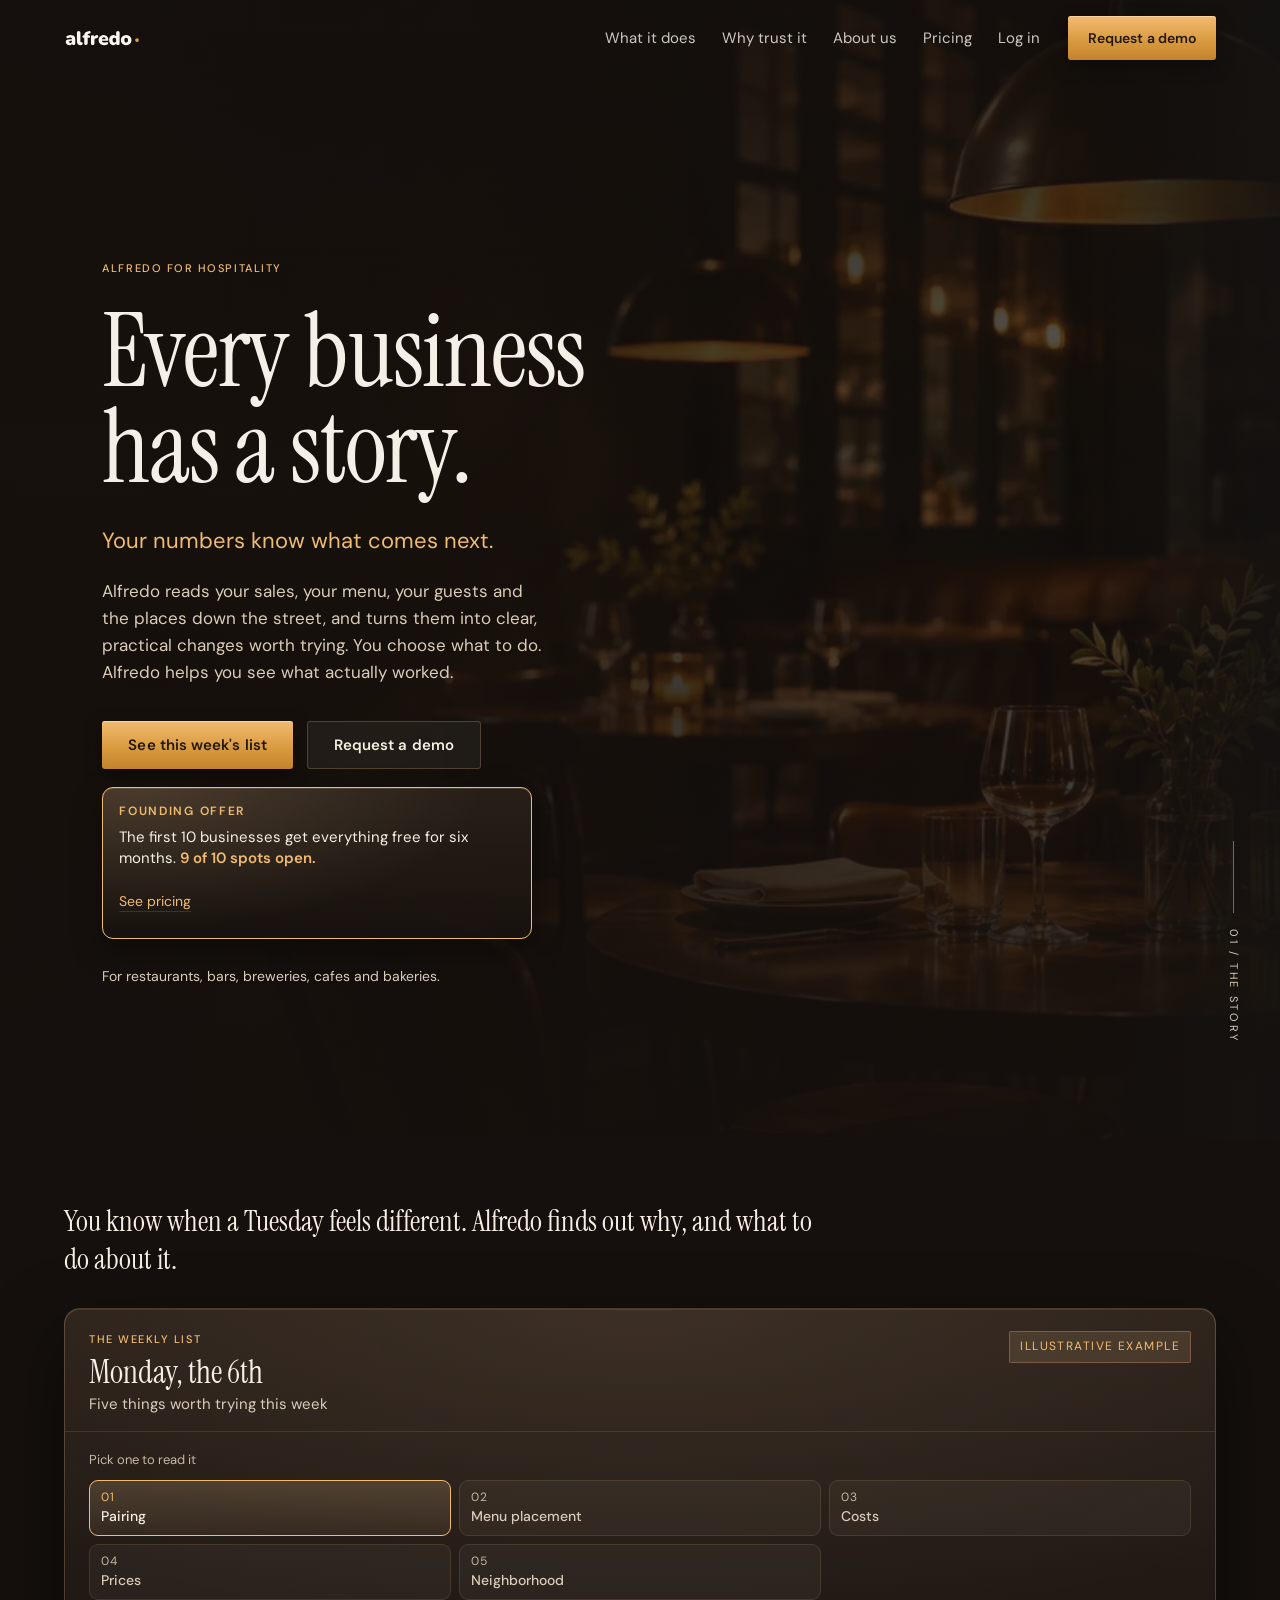
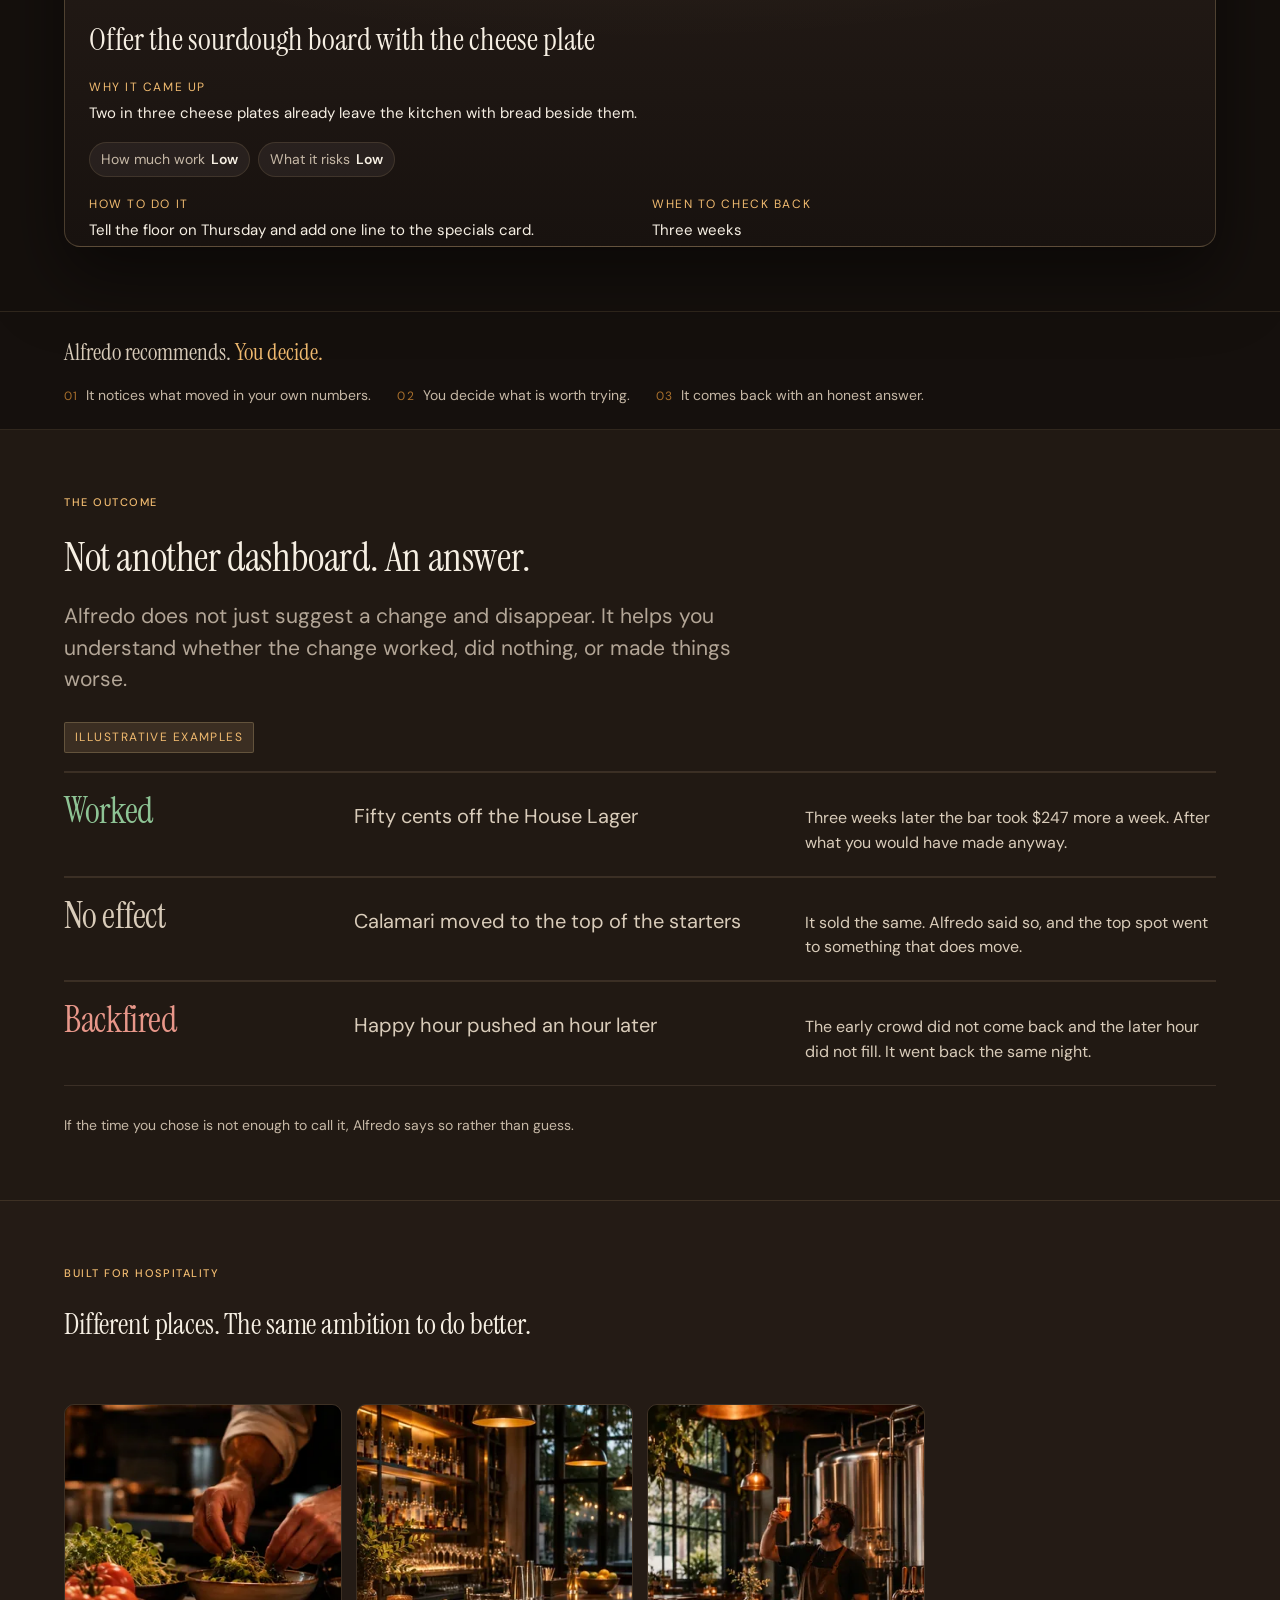
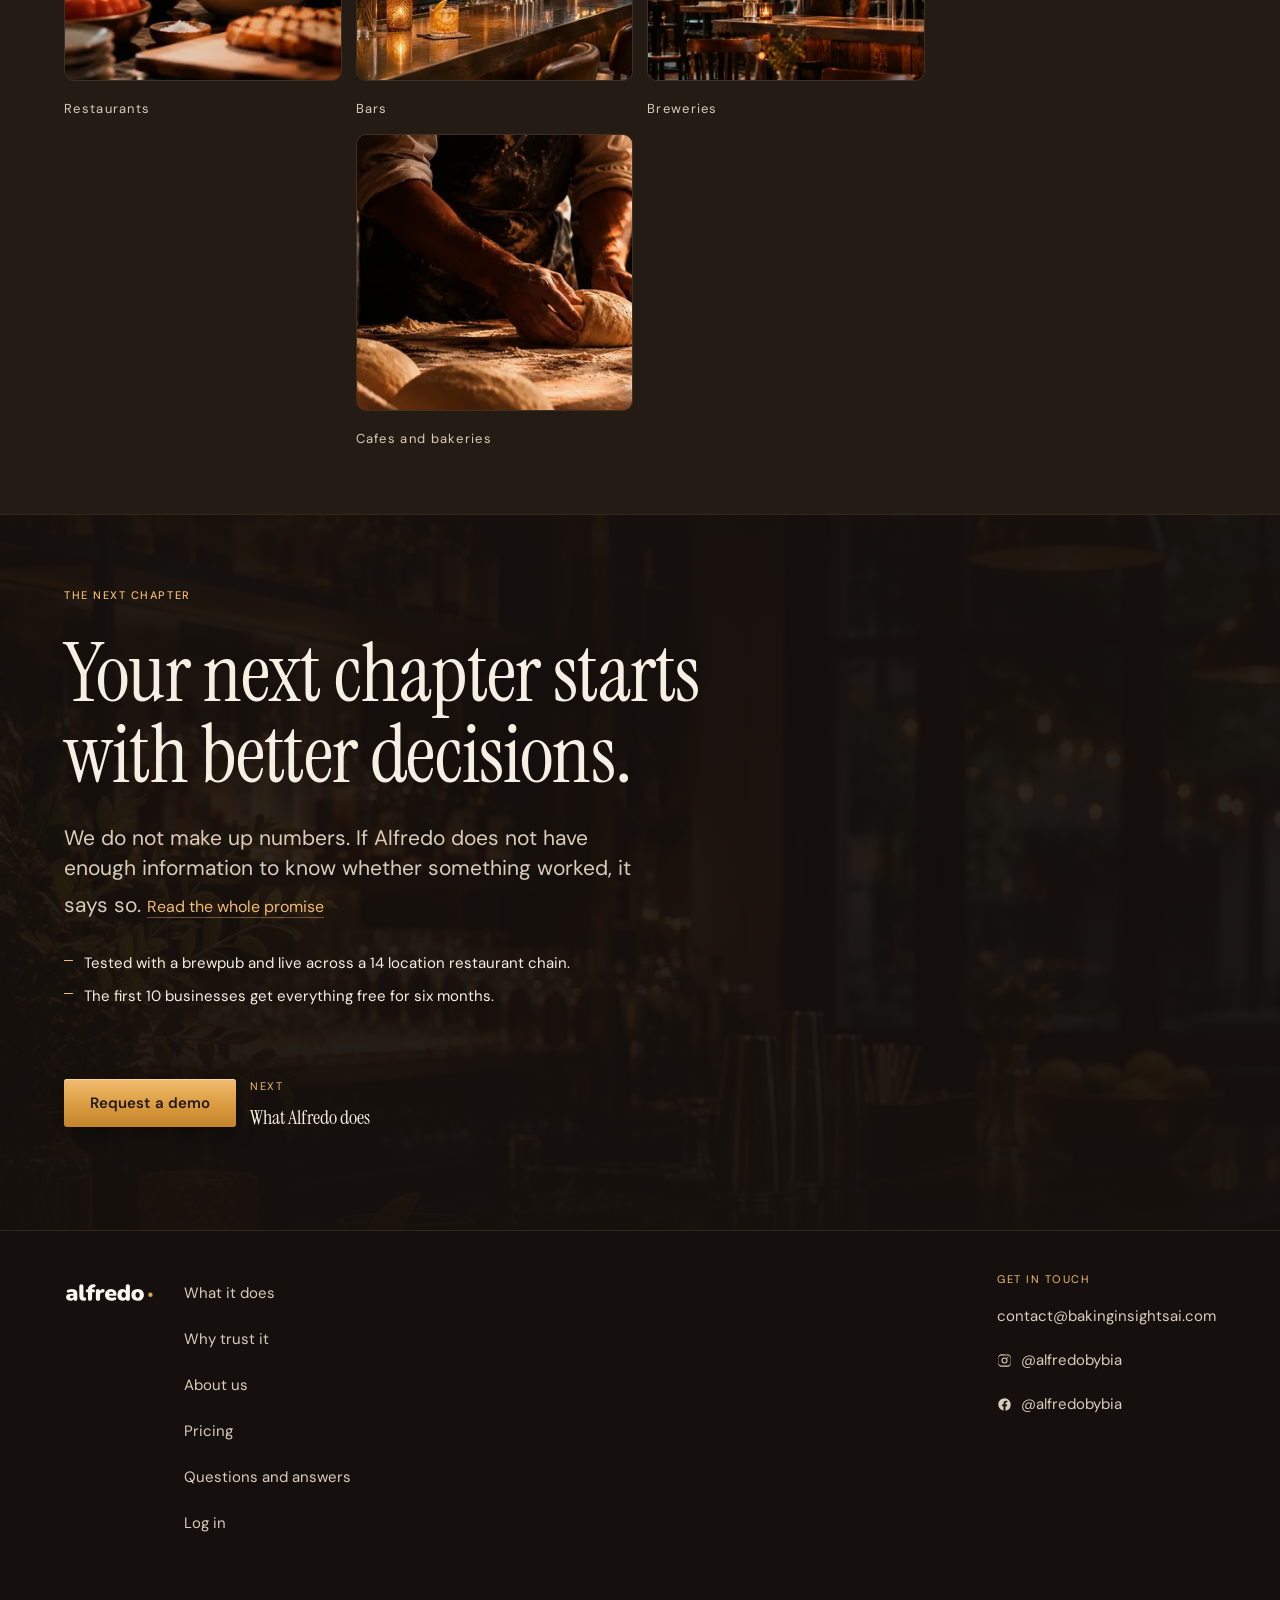
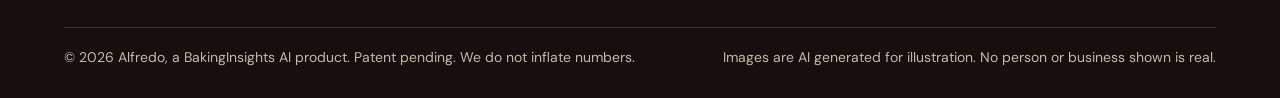
==== commit bf849137: "AI search readiness, promoted from staging e07cfbe The site said almost nothing a machine could repe" ====
--- a/index.html
+++ b/index.html
@@ -4,8 +4,16 @@
 <head>
 <meta charset="UTF-8">
 <meta name="viewport" content="width=device-width, initial-scale=1, viewport-fit=cover">
-<title>Alfredo, every business has a story</title>
-<meta name="description" content="Alfredo reads your sales, your menu, your guests and the places down the street, and turns them into clear, practical changes worth trying. You choose what to do.">
+<title>Restaurant analytics | Alfredo by BakingInsightsAI</title>
+<meta name="description" content="Alfredo reads your POS sales and turns them into a short weekly list of changes worth trying, then tells you honestly whether each one worked.">
+<link rel="canonical" href="https://bakinginsightsai.com/">
+<meta property="og:site_name" content="Alfredo by BakingInsightsAI">
+<meta property="og:type" content="website">
+<meta property="og:title" content="Restaurant analytics | Alfredo by BakingInsightsAI">
+<meta property="og:description" content="Alfredo reads your POS sales and turns them into a short weekly list of changes worth trying, then tells you honestly whether each one worked.">
+<meta property="og:url" content="https://bakinginsightsai.com/">
+<meta property="og:image" content="https://bakinginsightsai.com/assets/hero-restaurant-1280.jpg">
+<meta name="twitter:card" content="summary_large_image">
 <meta name="theme-color" content="#191715">
 <link rel="icon" type="image/png" href="favicon.png">
 <link rel="preload" href="fonts/instrumentserif-latin.woff2" as="font" type="font/woff2" crossorigin>
@@ -17,6 +25,102 @@
 <link rel="stylesheet" href="alfredo.css">
 <link rel="stylesheet" href="glossy.css">
 <script>document.documentElement.className += ' js';</script>
+<script type="application/ld+json">{
+  "@context": "https://schema.org",
+  "@type": "Organization",
+  "name": "Alfredo by BakingInsightsAI",
+  "alternateName": "BakingInsightsAI",
+  "description": "Alfredo by BakingInsightsAI is software for restaurants, bars, breweries, cafes and bakeries that reads your POS sales and turns them into a short weekly list of changes worth trying, then tells you honestly whether each one worked.",
+  "url": "https://bakinginsightsai.com/",
+  "logo": "https://bakinginsightsai.com/alfredo_logo_cream.svg",
+  "email": "contact@bakinginsightsai.com",
+  "contactPoint": [
+    {
+      "@type": "ContactPoint",
+      "contactType": "sales",
+      "email": "contact@bakinginsightsai.com",
+      "availableLanguage": "English"
+    }
+  ],
+  "sameAs": [
+    "https://www.instagram.com/alfredobybia/",
+    "https://www.facebook.com/alfredobybia"
+  ]
+}</script>
+<script type="application/ld+json">{
+  "@context": "https://schema.org",
+  "@type": "SoftwareApplication",
+  "name": "Alfredo by BakingInsightsAI",
+  "alternateName": "Alfredo",
+  "applicationCategory": "BusinessApplication",
+  "operatingSystem": "Web",
+  "url": "https://bakinginsightsai.com/",
+  "description": "Alfredo by BakingInsightsAI is software for restaurants, bars, breweries, cafes and bakeries that reads your POS sales and turns them into a short weekly list of changes worth trying, then tells you honestly whether each one worked.",
+  "publisher": {
+    "@type": "Organization",
+    "name": "Alfredo by BakingInsightsAI",
+    "url": "https://bakinginsightsai.com/"
+  },
+  "offers": [
+    {
+      "@type": "Offer",
+      "name": "Counter",
+      "description": "For one location",
+      "price": "99",
+      "priceCurrency": "USD",
+      "url": "https://bakinginsightsai.com/pricing.html",
+      "availability": "https://schema.org/InStock",
+      "priceSpecification": {
+        "@type": "UnitPriceSpecification",
+        "price": "99",
+        "priceCurrency": "USD",
+        "referenceQuantity": {
+          "@type": "QuantitativeValue",
+          "value": 1,
+          "unitCode": "MON"
+        }
+      }
+    },
+    {
+      "@type": "Offer",
+      "name": "House",
+      "description": "For one to three locations",
+      "price": "199",
+      "priceCurrency": "USD",
+      "url": "https://bakinginsightsai.com/pricing.html",
+      "availability": "https://schema.org/InStock",
+      "priceSpecification": {
+        "@type": "UnitPriceSpecification",
+        "price": "199",
+        "priceCurrency": "USD",
+        "referenceQuantity": {
+          "@type": "QuantitativeValue",
+          "value": 1,
+          "unitCode": "MON"
+        }
+      }
+    },
+    {
+      "@type": "Offer",
+      "name": "Group",
+      "description": "For four to ten locations",
+      "price": "299",
+      "priceCurrency": "USD",
+      "url": "https://bakinginsightsai.com/pricing.html",
+      "availability": "https://schema.org/InStock",
+      "priceSpecification": {
+        "@type": "UnitPriceSpecification",
+        "price": "299",
+        "priceCurrency": "USD",
+        "referenceQuantity": {
+          "@type": "QuantitativeValue",
+          "value": 1,
+          "unitCode": "MON"
+        }
+      }
+    }
+  ]
+}</script>
 </head>
 <body class="hero-nav">
 <a class="skip" href="#main">Skip to content</a>
@@ -335,6 +439,7 @@
           <li><a href="honesty.html">Why trust it</a></li>
           <li><a href="pilot.html">About us</a></li>
           <li><a href="pricing.html">Pricing</a></li>
+          <li><a href="faq.html">Questions and answers</a></li>
           <li><a href="https://app.bakinginsightsai.com">Log in</a></li>
         </ul>
       </nav>
@@ -359,5 +464,6 @@
 </footer>
 
 <script src="alfredo.js" defer></script>
+<script defer src="https://static.cloudflareinsights.com/beacon.min.js" data-cf-beacon='{"token": "ffcafa6e6d0c4d6cb2c519c7fc777fa6"}'></script>
 </body>
 </html>
--- a/glossy.css
+++ b/glossy.css
@@ -746,3 +746,19 @@
   .offer-panel { margin-top: 16px; max-width: none; }
   .hero-short .actions { margin-top: 14px; }
 }
+
+/* ==================================================== QUESTIONS AND ANSWERS
+   The one page where answers are not folded away. A ruled list, the
+   question set as a heading and the answer directly under it, so the first
+   sentence of each answer is the answer. */
+.qa { display: grid; margin-top: 26px; border-top: 1px solid var(--g-edge-soft); list-style: none; padding: 0; }
+.qa > li { padding: 20px 0; border-bottom: 1px solid var(--g-edge-soft); }
+.qa-q { font-family: var(--sans); font-size: 18px; line-height: 1.35; font-weight: 500; color: var(--g-cream); letter-spacing: 0; text-transform: none; text-wrap: balance; }
+.qa-a { margin-top: 9px; font-size: 16px; line-height: 1.6; color: var(--g-cream-dim); max-width: 46em; }
+
+@media (max-width: 430px) {
+  .qa { margin-top: 20px; }
+  .qa > li { padding: 17px 0; }
+  .qa-q { font-size: 17px; }
+  .qa-a { font-size: 15px; }
+}
